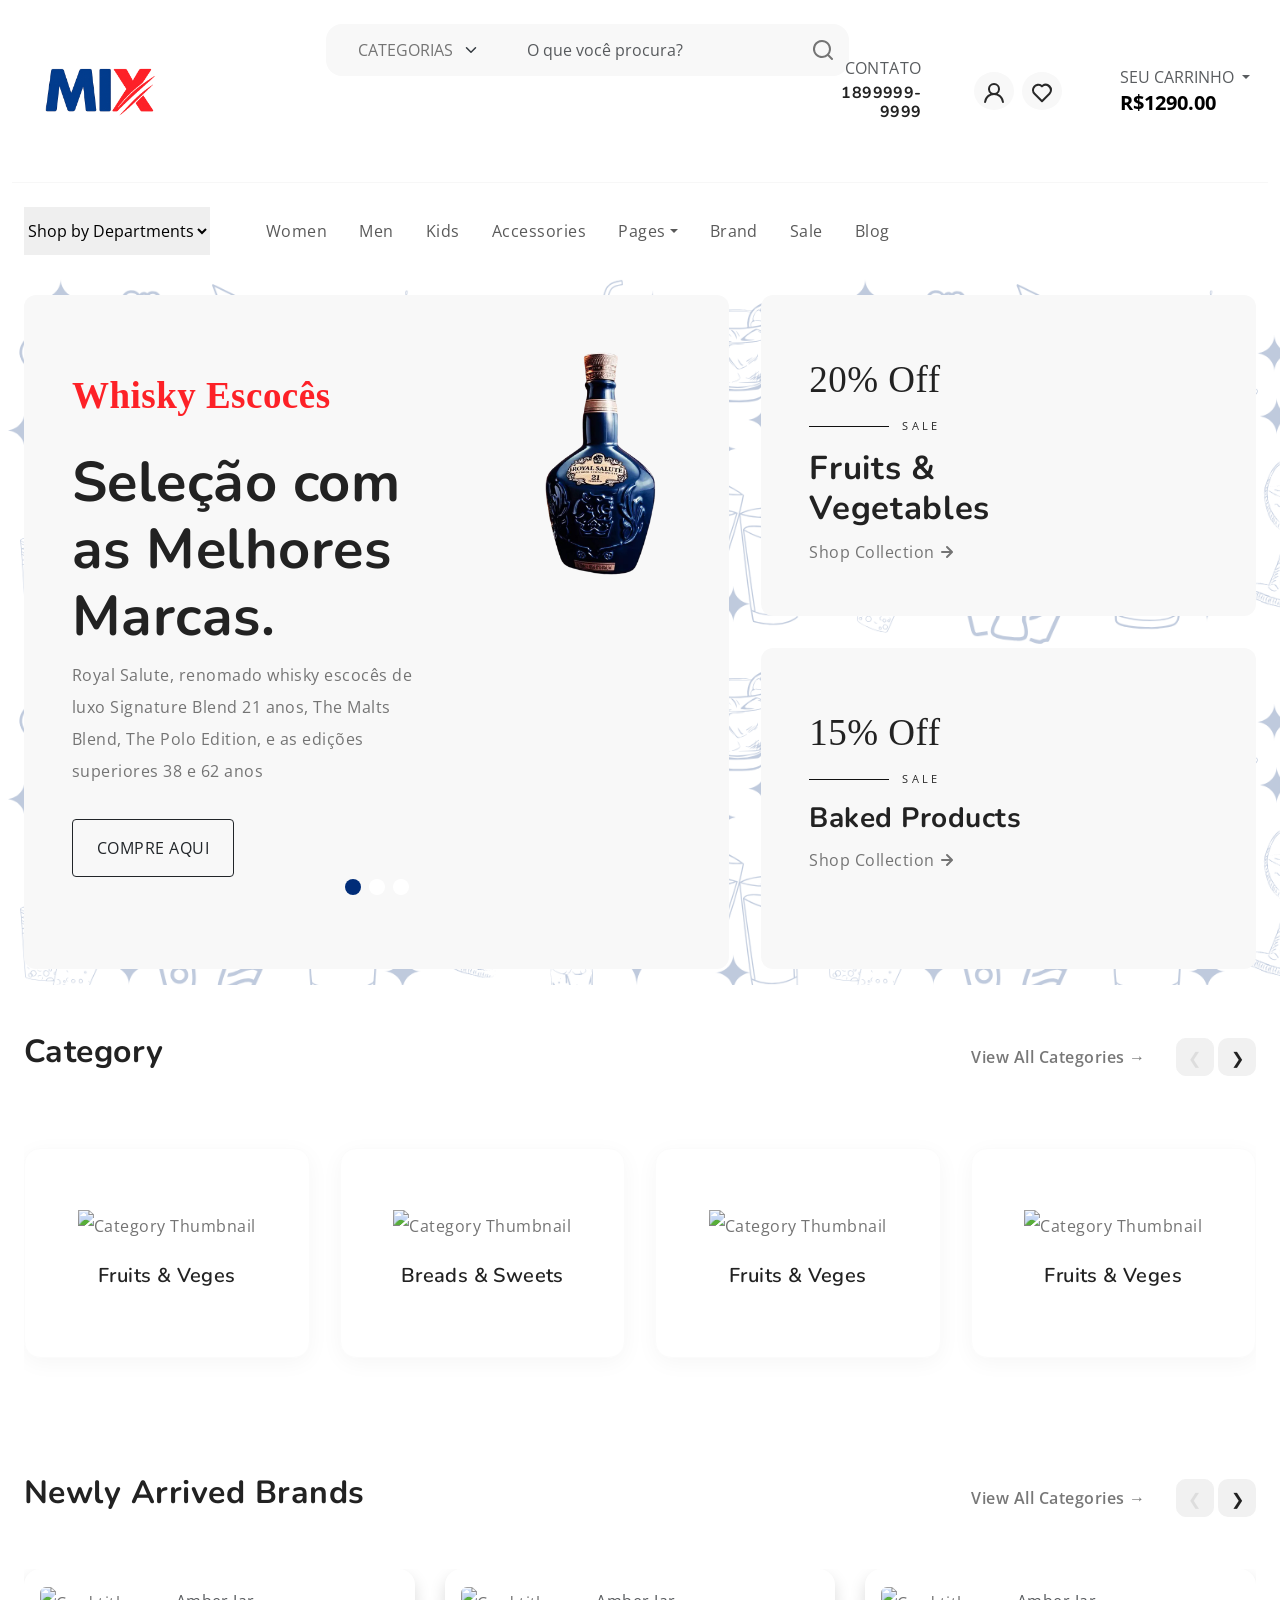
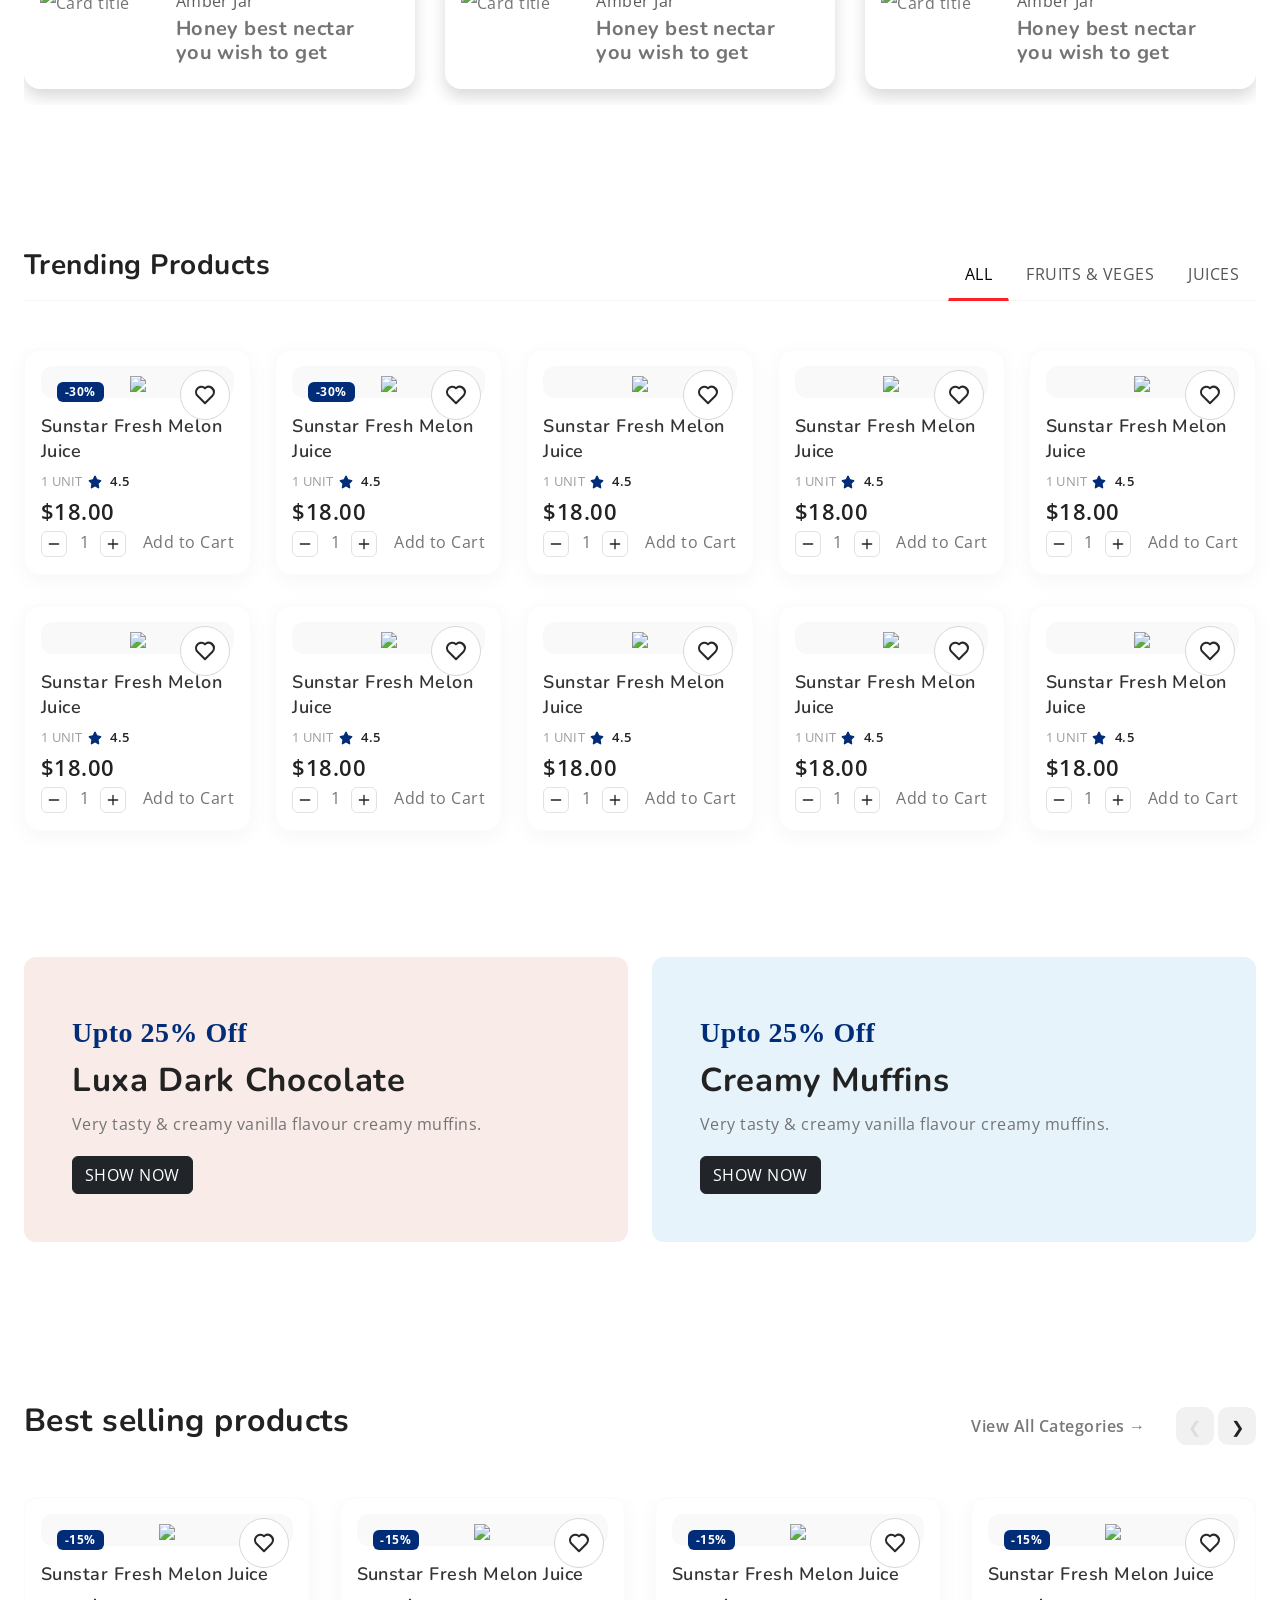
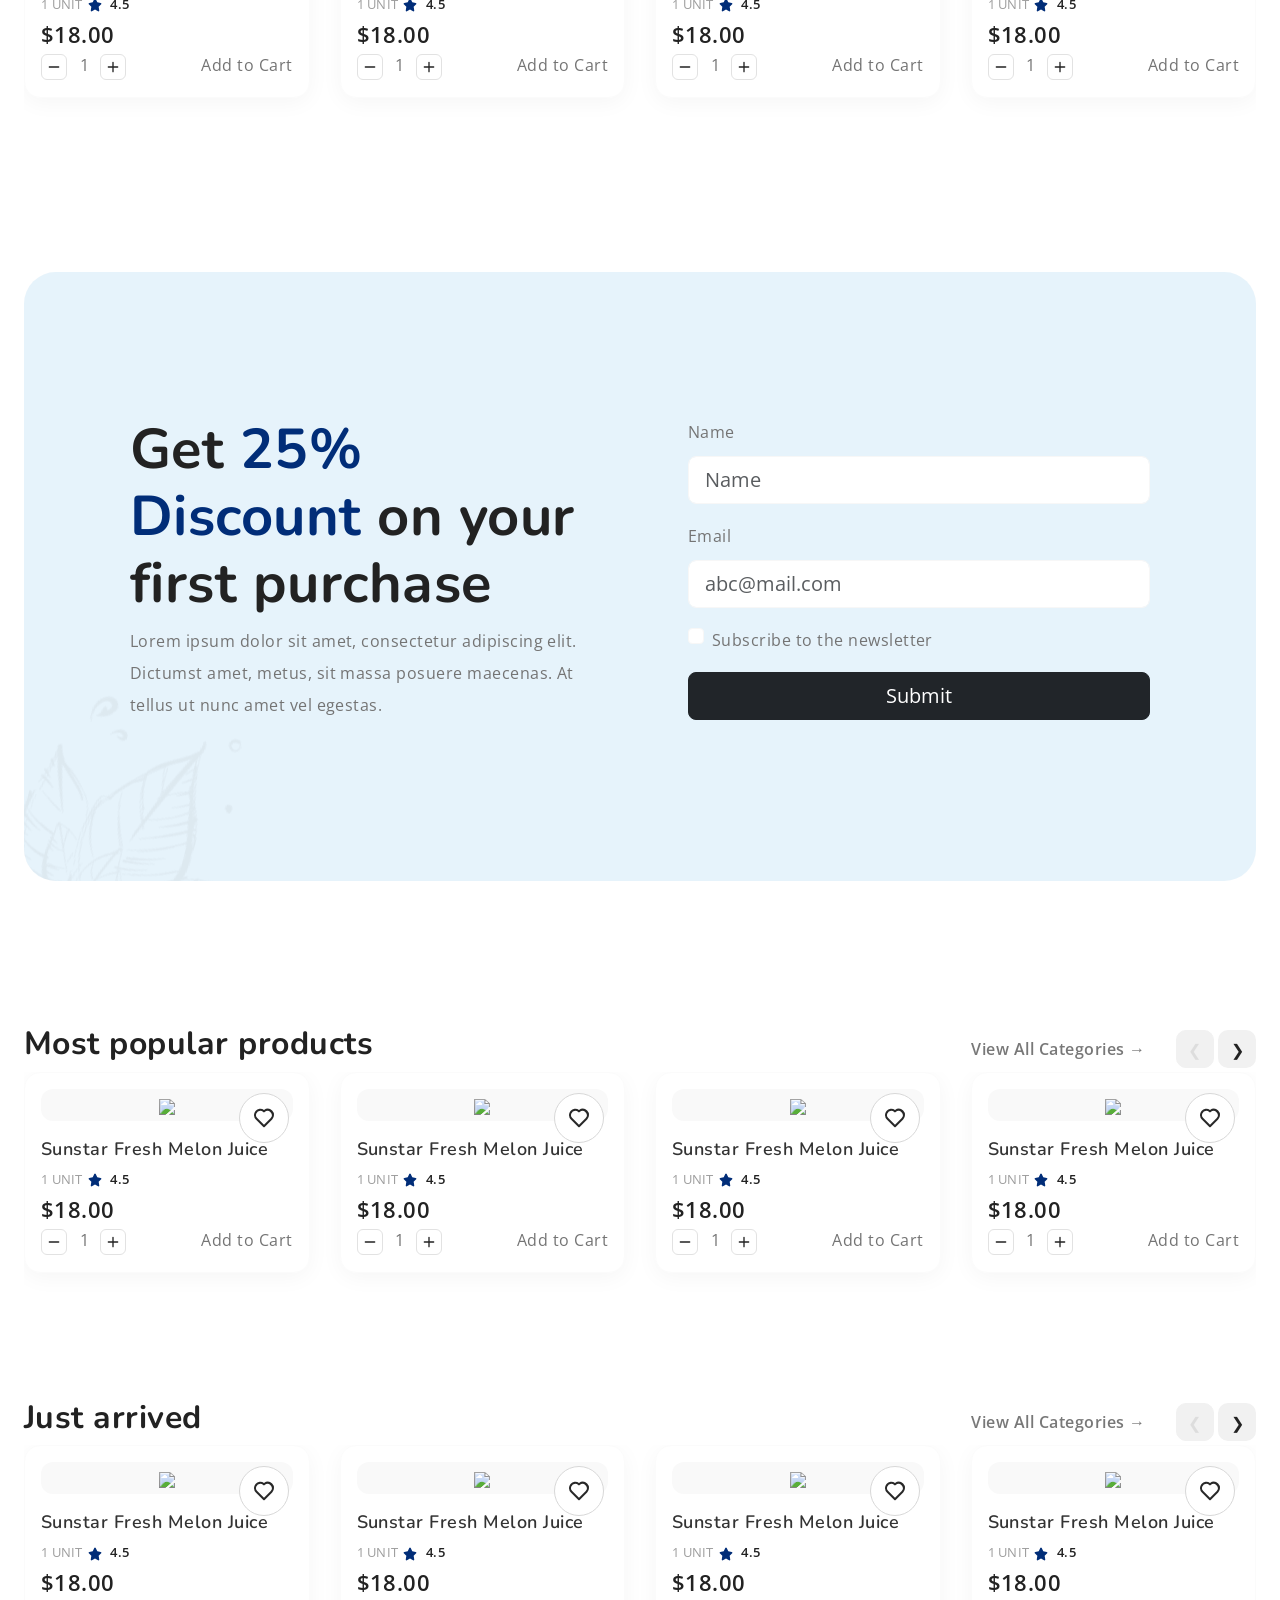
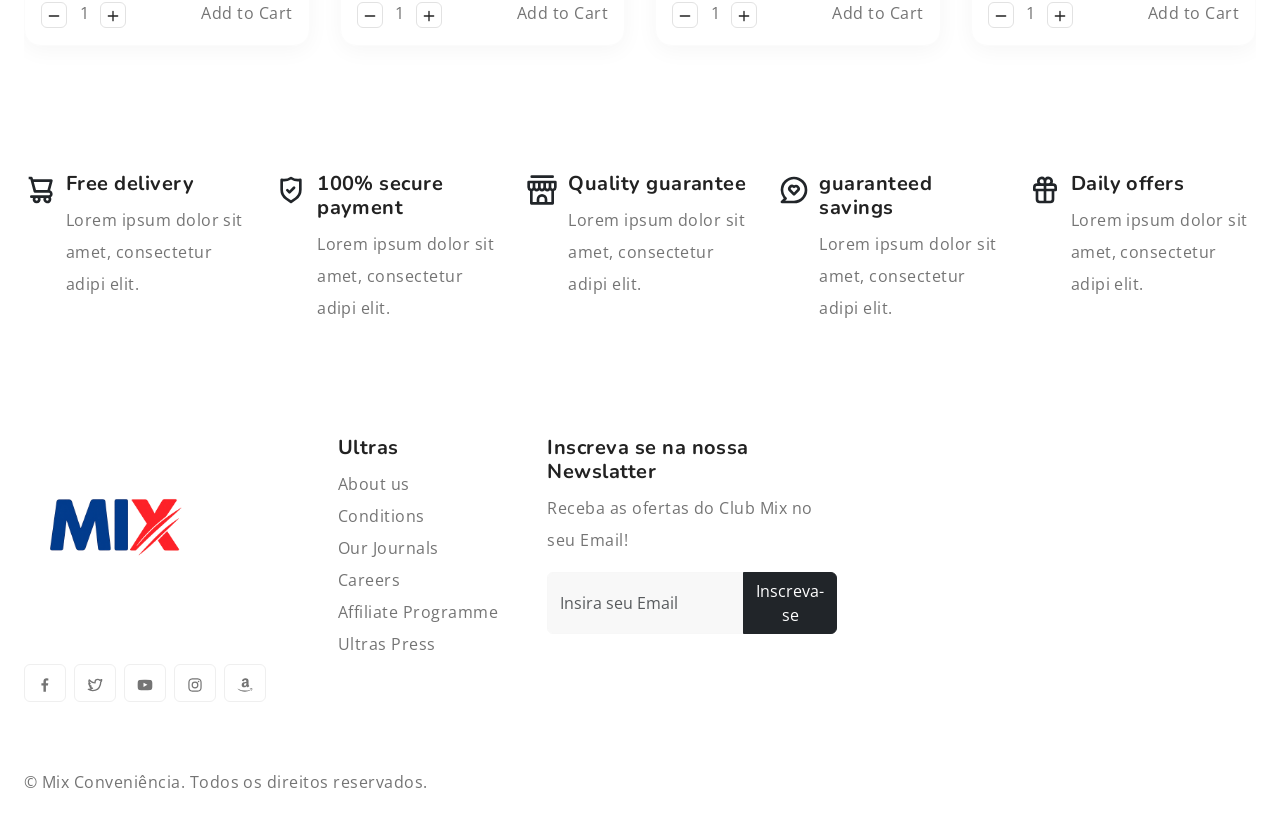
==== index.html @ e029efb8 "evolução do site" ====
<!DOCTYPE html>
<html lang="pt-BR">
  <head>
    <title>Mix Conveniência</title>
    <meta charset="utf-8">
    <meta http-equiv="X-UA-Compatible" content="IE=edge">
    <meta name="viewport" content="width=device-width, initial-scale=1.0">
    <meta name="format-detection" content="telephone=no">
    <meta name="apple-mobile-web-app-capable" content="yes">
    <meta name="author" content="">
    <meta name="keywords" content="">
    <meta name="description" content="">

    <link rel="stylesheet" href="https://cdn.jsdelivr.net/npm/swiper@9/swiper-bundle.min.css">
    <link href="https://cdn.jsdelivr.net/npm/bootstrap@5.3.0-alpha3/dist/css/bootstrap.min.css" rel="stylesheet" integrity="sha384-KK94CHFLLe+nY2dmCWGMq91rCGa5gtU4mk92HdvYe+M/SXH301p5ILy+dN9+nJOZ" crossorigin="anonymous">
    <link rel="stylesheet" type="text/css" href="css/vendor.css">
    <link rel="stylesheet" type="text/css" href="style.css">
    <link rel="preconnect" href="https://fonts.googleapis.com">
    <link rel="preconnect" href="https://fonts.gstatic.com" crossorigin>
    <link href="https://fonts.googleapis.com/css2?family=Nunito:wght@400;700&family=Open+Sans:ital,wght@0,400;0,700;1,400;1,700&display=swap" rel="stylesheet">

  </head>
  <body>

    <svg xmlns="http://www.w3.org/2000/svg" style="display: none;">
      <defs>
        <symbol xmlns="http://www.w3.org/2000/svg" id="link" viewBox="0 0 24 24">
          <path fill="currentColor" d="M12 19a1 1 0 1 0-1-1a1 1 0 0 0 1 1Zm5 0a1 1 0 1 0-1-1a1 1 0 0 0 1 1Zm0-4a1 1 0 1 0-1-1a1 1 0 0 0 1 1Zm-5 0a1 1 0 1 0-1-1a1 1 0 0 0 1 1Zm7-12h-1V2a1 1 0 0 0-2 0v1H8V2a1 1 0 0 0-2 0v1H5a3 3 0 0 0-3 3v14a3 3 0 0 0 3 3h14a3 3 0 0 0 3-3V6a3 3 0 0 0-3-3Zm1 17a1 1 0 0 1-1 1H5a1 1 0 0 1-1-1v-9h16Zm0-11H4V6a1 1 0 0 1 1-1h1v1a1 1 0 0 0 2 0V5h8v1a1 1 0 0 0 2 0V5h1a1 1 0 0 1 1 1ZM7 15a1 1 0 1 0-1-1a1 1 0 0 0 1 1Zm0 4a1 1 0 1 0-1-1a1 1 0 0 0 1 1Z"/>
        </symbol>
        <symbol xmlns="http://www.w3.org/2000/svg" id="arrow-right" viewBox="0 0 24 24">
          <path fill="currentColor" d="M17.92 11.62a1 1 0 0 0-.21-.33l-5-5a1 1 0 0 0-1.42 1.42l3.3 3.29H7a1 1 0 0 0 0 2h7.59l-3.3 3.29a1 1 0 0 0 0 1.42a1 1 0 0 0 1.42 0l5-5a1 1 0 0 0 .21-.33a1 1 0 0 0 0-.76Z"/>
        </symbol>
        <symbol xmlns="http://www.w3.org/2000/svg" id="category" viewBox="0 0 24 24">
          <path fill="currentColor" d="M19 5.5h-6.28l-.32-1a3 3 0 0 0-2.84-2H5a3 3 0 0 0-3 3v13a3 3 0 0 0 3 3h14a3 3 0 0 0 3-3v-10a3 3 0 0 0-3-3Zm1 13a1 1 0 0 1-1 1H5a1 1 0 0 1-1-1v-13a1 1 0 0 1 1-1h4.56a1 1 0 0 1 .95.68l.54 1.64a1 1 0 0 0 .95.68h7a1 1 0 0 1 1 1Z"/>
        </symbol>
        <symbol xmlns="http://www.w3.org/2000/svg" id="calendar" viewBox="0 0 24 24">
          <path fill="currentColor" d="M19 4h-2V3a1 1 0 0 0-2 0v1H9V3a1 1 0 0 0-2 0v1H5a3 3 0 0 0-3 3v12a3 3 0 0 0 3 3h14a3 3 0 0 0 3-3V7a3 3 0 0 0-3-3Zm1 15a1 1 0 0 1-1 1H5a1 1 0 0 1-1-1v-7h16Zm0-9H4V7a1 1 0 0 1 1-1h2v1a1 1 0 0 0 2 0V6h6v1a1 1 0 0 0 2 0V6h2a1 1 0 0 1 1 1Z"/>
        </symbol>
        <symbol xmlns="http://www.w3.org/2000/svg" id="heart" viewBox="0 0 24 24">
          <path fill="currentColor" d="M20.16 4.61A6.27 6.27 0 0 0 12 4a6.27 6.27 0 0 0-8.16 9.48l7.45 7.45a1 1 0 0 0 1.42 0l7.45-7.45a6.27 6.27 0 0 0 0-8.87Zm-1.41 7.46L12 18.81l-6.75-6.74a4.28 4.28 0 0 1 3-7.3a4.25 4.25 0 0 1 3 1.25a1 1 0 0 0 1.42 0a4.27 4.27 0 0 1 6 6.05Z"/>
        </symbol>
        <symbol xmlns="http://www.w3.org/2000/svg" id="plus" viewBox="0 0 24 24">
          <path fill="currentColor" d="M19 11h-6V5a1 1 0 0 0-2 0v6H5a1 1 0 0 0 0 2h6v6a1 1 0 0 0 2 0v-6h6a1 1 0 0 0 0-2Z"/>
        </symbol>
        <symbol xmlns="http://www.w3.org/2000/svg" id="minus" viewBox="0 0 24 24">
          <path fill="currentColor" d="M19 11H5a1 1 0 0 0 0 2h14a1 1 0 0 0 0-2Z"/>
        </symbol>
        <symbol xmlns="http://www.w3.org/2000/svg" id="cart" viewBox="0 0 24 24">
          <path fill="currentColor" d="M8.5 19a1.5 1.5 0 1 0 1.5 1.5A1.5 1.5 0 0 0 8.5 19ZM19 16H7a1 1 0 0 1 0-2h8.491a3.013 3.013 0 0 0 2.885-2.176l1.585-5.55A1 1 0 0 0 19 5H6.74a3.007 3.007 0 0 0-2.82-2H3a1 1 0 0 0 0 2h.921a1.005 1.005 0 0 1 .962.725l.155.545v.005l1.641 5.742A3 3 0 0 0 7 18h12a1 1 0 0 0 0-2Zm-1.326-9l-1.22 4.274a1.005 1.005 0 0 1-.963.726H8.754l-.255-.892L7.326 7ZM16.5 19a1.5 1.5 0 1 0 1.5 1.5a1.5 1.5 0 0 0-1.5-1.5Z"/>
        </symbol>
        <symbol xmlns="http://www.w3.org/2000/svg" id="check" viewBox="0 0 24 24">
          <path fill="currentColor" d="M18.71 7.21a1 1 0 0 0-1.42 0l-7.45 7.46l-3.13-3.14A1 1 0 1 0 5.29 13l3.84 3.84a1 1 0 0 0 1.42 0l8.16-8.16a1 1 0 0 0 0-1.47Z"/>
        </symbol>
        <symbol xmlns="http://www.w3.org/2000/svg" id="trash" viewBox="0 0 24 24">
          <path fill="currentColor" d="M10 18a1 1 0 0 0 1-1v-6a1 1 0 0 0-2 0v6a1 1 0 0 0 1 1ZM20 6h-4V5a3 3 0 0 0-3-3h-2a3 3 0 0 0-3 3v1H4a1 1 0 0 0 0 2h1v11a3 3 0 0 0 3 3h8a3 3 0 0 0 3-3V8h1a1 1 0 0 0 0-2ZM10 5a1 1 0 0 1 1-1h2a1 1 0 0 1 1 1v1h-4Zm7 14a1 1 0 0 1-1 1H8a1 1 0 0 1-1-1V8h10Zm-3-1a1 1 0 0 0 1-1v-6a1 1 0 0 0-2 0v6a1 1 0 0 0 1 1Z"/>
        </symbol>
        <symbol xmlns="http://www.w3.org/2000/svg" id="star-outline" viewBox="0 0 15 15">
          <path fill="none" stroke="currentColor" stroke-linecap="round" stroke-linejoin="round" d="M7.5 9.804L5.337 11l.413-2.533L4 6.674l2.418-.37L7.5 4l1.082 2.304l2.418.37l-1.75 1.793L9.663 11L7.5 9.804Z"/>
        </symbol>
        <symbol xmlns="http://www.w3.org/2000/svg" id="star-solid" viewBox="0 0 15 15">
          <path fill="currentColor" d="M7.953 3.788a.5.5 0 0 0-.906 0L6.08 5.85l-2.154.33a.5.5 0 0 0-.283.843l1.574 1.613l-.373 2.284a.5.5 0 0 0 .736.518l1.92-1.063l1.921 1.063a.5.5 0 0 0 .736-.519l-.373-2.283l1.574-1.613a.5.5 0 0 0-.283-.844L8.921 5.85l-.968-2.062Z"/>
        </symbol>
        <symbol xmlns="http://www.w3.org/2000/svg" id="search" viewBox="0 0 24 24">
          <path fill="currentColor" d="M21.71 20.29L18 16.61A9 9 0 1 0 16.61 18l3.68 3.68a1 1 0 0 0 1.42 0a1 1 0 0 0 0-1.39ZM11 18a7 7 0 1 1 7-7a7 7 0 0 1-7 7Z"/>
        </symbol>
        <symbol xmlns="http://www.w3.org/2000/svg" id="user" viewBox="0 0 24 24">
          <path fill="currentColor" d="M15.71 12.71a6 6 0 1 0-7.42 0a10 10 0 0 0-6.22 8.18a1 1 0 0 0 2 .22a8 8 0 0 1 15.9 0a1 1 0 0 0 1 .89h.11a1 1 0 0 0 .88-1.1a10 10 0 0 0-6.25-8.19ZM12 12a4 4 0 1 1 4-4a4 4 0 0 1-4 4Z"/>
        </symbol>
        <symbol xmlns="http://www.w3.org/2000/svg" id="close" viewBox="0 0 15 15">
          <path fill="currentColor" d="M7.953 3.788a.5.5 0 0 0-.906 0L6.08 5.85l-2.154.33a.5.5 0 0 0-.283.843l1.574 1.613l-.373 2.284a.5.5 0 0 0 .736.518l1.92-1.063l1.921 1.063a.5.5 0 0 0 .736-.519l-.373-2.283l1.574-1.613a.5.5 0 0 0-.283-.844L8.921 5.85l-.968-2.062Z"/>
        </symbol>
      </defs>
    </svg>

    <div class="preloader-wrapper">
      <div class="preloader">
      </div>
    </div>

    <div class="offcanvas offcanvas-end" data-bs-scroll="true" tabindex="-1" id="offcanvasCart" aria-labelledby="My Cart">
      <div class="offcanvas-header justify-content-center">
        <button type="button" class="btn-close" data-bs-dismiss="offcanvas" aria-label="Close"></button>
      </div>
      <div class="offcanvas-body">
        <div class="order-md-last">
          <h4 class="d-flex justify-content-between align-items-center mb-3">
            <span class="text-primary"> Seu Carrinho </span>  <!-- CARRINHO DE COMPRAS --> 
            <span class="badge bg-primary rounded-pill">3</span>
          </h4>
          <ul class="list-group mb-3">
            <li class="list-group-item d-flex justify-content-between lh-sm">
              <div>
                <h6 class="my-0">Growers cider</h6>
                <small class="text-body-secondary">Brief description</small>
              </div>
              <span class="text-body-secondary">$12</span>
            </li>
            <li class="list-group-item d-flex justify-content-between lh-sm">
              <div>
                <h6 class="my-0">Fresh grapes</h6>
                <small class="text-body-secondary">Brief description</small>
              </div>
              <span class="text-body-secondary">$8</span>
            </li>
            <li class="list-group-item d-flex justify-content-between lh-sm">
              <div>
                <h6 class="my-0">Heinz tomato ketchup</h6>
                <small class="text-body-secondary">Brief description</small>
              </div>
              <span class="text-body-secondary">$5</span>
            </li>
            <li class="list-group-item d-flex justify-content-between">
              <span>Total (USD)</span>
              <strong>$20</strong>
            </li>
          </ul>
  
          <button class="w-100 btn btn-primary btn-lg" type="submit"> Finalizar sua compra </button>
        </div>
      </div>
    </div>
    
    <div class="offcanvas offcanvas-end" data-bs-scroll="true" tabindex="-1" id="offcanvasSearch" aria-labelledby="Search">
      <div class="offcanvas-header justify-content-center">
        <button type="button" class="btn-close" data-bs-dismiss="offcanvas" aria-label="Close"></button>
      </div>
      <div class="offcanvas-body">
        <div class="order-md-last">
          <h4 class="d-flex justify-content-between align-items-center mb-3">
            <span class="text-primary">Search</span>
          </h4>
          <form role="search" action="index.html" method="get" class="d-flex mt-3 gap-0">
            <input class="form-control rounded-start rounded-0 bg-light" type="email" placeholder="What are you looking for?" aria-label="What are you looking for?">
            <button class="btn btn-dark rounded-end rounded-0" type="submit">Search</button>
          </form>
        </div>
      </div>
    </div>

    <header>
      <div class="container-fluid">
        <div class="row py-3 border-bottom">
          
          <div class="col-sm-4 col-lg-3 text-center text-sm-start">
            <div class="main-logo">
              <a href="index.html">
                <img src="images/mixsemfundo.png" alt="logo" width="150" class="img-fluid">
              </a>
            </div>
          </div>
          
          <div class="col-sm-6 offset-sm-2 offset-md-0 col-lg-5 d-none d-lg-block">
            <div class="search-bar row bg-light p-2 my-2 rounded-4">
              <div class="col-md-4 d-none d-md-block">
                <select class="form-select border-0 bg-transparent">
                  <option>CATEGORIAS </option>   <!--MENU DE CATEGORIAS DA BARRA --> 
                  <option>Groceries</option>
                  <option>Drinks</option>
                  <option>Chocolates</option>
                </select>
              </div>
              <div class="col-11 col-md-7">
                <form id="search-form" class="text-center" action="index.html" method="post">  <!-- BARRA DE PESQUISA --> 
                  <input type="text" class="form-control border-0 bg-transparent" placeholder="O que você procura? " />
                </form>
              </div>
              <div class="col-1">
                <svg xmlns="http://www.w3.org/2000/svg" width="24" height="24" viewBox="0 0 24 24"><path fill="currentColor" d="M21.71 20.29L18 16.61A9 9 0 1 0 16.61 18l3.68 3.68a1 1 0 0 0 1.42 0a1 1 0 0 0 0-1.39ZM11 18a7 7 0 1 1 7-7a7 7 0 0 1-7 7Z"/></svg>
              </div>
            </div>
          </div>
          
          <div class="col-sm-8 col-lg-4 d-flex justify-content-end gap-5 align-items-center mt-4 mt-sm-0 justify-content-center justify-content-sm-end">
            <div class="support-box text-end d-none d-xl-block">
              <span class="fs-6 text-muted">CONTATO</span> <!--CONTATO--> 
              <h6>1899999-9999</h6>
            </div>

            <ul class="d-flex justify-content-end list-unstyled m-0">
              <li>
                <a href="teladelogin.html" class="rounded-circle bg-light p-2 mx-1">
                  <svg width="24" height="24" viewBox="0 0 24 24"><use xlink:href="#user"></use></svg>
                </a>
              </li>
              <li>
                <a href="#" class="rounded-circle bg-light p-2 mx-1">
                  <svg width="24" height="24" viewBox="0 0 24 24"><use xlink:href="#heart"></use></svg>
                </a>
              </li>
              <li class="d-lg-none">
                <a href="#" class="rounded-circle bg-light p-2 mx-1" data-bs-toggle="offcanvas" data-bs-target="#offcanvasCart" aria-controls="offcanvasCart">
                  <svg width="24" height="24" viewBox="0 0 24 24"><use xlink:href="#cart"></use></svg>
                </a>
              </li>
              <li class="d-lg-none">
                <a href="#" class="rounded-circle bg-light p-2 mx-1" data-bs-toggle="offcanvas" data-bs-target="#offcanvasSearch" aria-controls="offcanvasSearch">
                  <svg width="24" height="24" viewBox="0 0 24 24"><use xlink:href="#search"></use></svg>
                </a>
              </li>
            </ul>

            <div class="cart text-end d-none d-lg-block dropdown">
              <button class="border-0 bg-transparent d-flex flex-column gap-2 lh-1" type="button" data-bs-toggle="offcanvas" data-bs-target="#offcanvasCart" aria-controls="offcanvasCart">
                <span class="fs-6 text-muted dropdown-toggle"> SEU CARRINHO </span> <!--CARRINHO DE COMPRAS--> 
                <span class="cart-total fs-5 fw-bold">R$1290.00</span>
              </button>
            </div>
          </div>

        </div>
      </div>
      <div class="container-fluid">
        <div class="row py-3">
          <div class="d-flex  justify-content-center justify-content-sm-between align-items-center">
            <nav class="main-menu d-flex navbar navbar-expand-lg">

              <button class="navbar-toggler" type="button" data-bs-toggle="offcanvas" data-bs-target="#offcanvasNavbar"
                aria-controls="offcanvasNavbar">
                <span class="navbar-toggler-icon"></span>
              </button>

              <div class="offcanvas offcanvas-end" tabindex="-1" id="offcanvasNavbar" aria-labelledby="offcanvasNavbarLabel">

                <div class="offcanvas-header justify-content-center">
                  <button type="button" class="btn-close" data-bs-dismiss="offcanvas" aria-label="Close"></button>
                </div>

                <div class="offcanvas-body">
              
                  <select class="filter-categories border-0 mb-0 me-5">  <!--MENU DE CATEGORIAS LATERAL ESQUERDA/TOPO --> 
                    <option>Shop by Departments</option>
                    <option>Groceries</option>
                    <option>Drinks</option>
                    <option>Chocolates</option>
                  </select>
              
                   <!--MENU DE CATEGORIAS DO TOPO DA PAGINA --> 
                  <ul class="navbar-nav justify-content-end menu-list list-unstyled d-flex gap-md-3 mb-0">
                    <li class="nav-item active">
                      <a href="#women" class="nav-link">Women</a>
                    </li>
                    <li class="nav-item dropdown">
                      <a href="#men" class="nav-link">Men</a>
                    </li>
                    <li class="nav-item">
                      <a href="#kids" class="nav-link">Kids</a>
                    </li>
                    <li class="nav-item">
                      <a href="#accessories" class="nav-link">Accessories</a>
                    </li>
                    <li class="nav-item dropdown">
                      <a class="nav-link dropdown-toggle" role="button" id="pages" data-bs-toggle="dropdown" aria-expanded="false">Pages</a>
                      <ul class="dropdown-menu" aria-labelledby="pages">  <!--MENU DENTRO DE "PÁGINAS" --> 
                        <li><a href="index.html" class="dropdown-item">About Us </a></li>
                        <li><a href="index.html" class="dropdown-item">Shop </a></li>
                        <li><a href="index.html" class="dropdown-item">Single Product </a></li>
                        <li><a href="index.html" class="dropdown-item">Cart </a></li>
                        <li><a href="index.html" class="dropdown-item">Checkout </a></li>
                        <li><a href="index.html" class="dropdown-item">Blog </a></li>
                        <li><a href="index.html" class="dropdown-item">Single Post </a></li>
                        <li><a href="index.html" class="dropdown-item">Styles </a></li>
                        <li><a href="index.html" class="dropdown-item">Contact </a></li>
                        <li><a href="index.html" class="dropdown-item">Thank You </a></li>
                        <li><a href="index.html" class="dropdown-item">My Account </a></li>
                        <li><a href="index.html" class="dropdown-item">404 Error </a></li>
                      </ul>
                    </li>
                    <li class="nav-item">
                      <a href="#brand" class="nav-link">Brand</a>
                    </li>
                    <li class="nav-item">
                      <a href="#sale" class="nav-link">Sale</a>
                    </li>
                    <li class="nav-item">
                      <a href="#blog" class="nav-link">Blog</a>
                    </li>
                  </ul>
                
                </div>

              </div>
          </div>
        </div>
      </div>
    </header>
    
    <section class="py-3" style="background-image: url('images/background-pattern.png');background-repeat: no-repeat;background-size: cover;">
      <div class="container-fluid">
        <div class="row">
          <div class="col-md-12">

            <div class="banner-blocks">
            
             <div class="banner-ad large bg-light block-1">

                <div class="swiper main-swiper">
                  <div class="swiper-wrapper">
                    
                    <div class="swiper-slide">
                      <div class="row banner-content p-5">
                        <div class="content-wrapper col-md-7">
                          <div class="categories my-3"> <b> Whisky Escocês </b> </div>  <!-- PRIMEIRO PRODUTO, TOPO A ESQUERDA, CARROSSEL  --> 
                          <h3 class="display-4">Seleção com as Melhores Marcas.</h3>
                          <p>Royal Salute, renomado whisky escocês de luxo Signature Blend 21 anos, The Malts Blend, The Polo Edition,  
                           e as edições superiores 38 e 62 anos</p>
                          <a href="#" class="btn btn-outline-dark btn-lg text-uppercase fs-6 rounded-1 px-4 py-3 mt-3">COMPRE AQUI</a>
                        </div>
                        <div class="img-wrapper col-md-5">
                          <img src="images/royal - Editado.png" class="img-fluid">
                        </div>
                      </div>
                    </div>
                    
                    <div class="swiper-slide">
                      <div class="row banner-content p-5">
                        <div class="content-wrapper col-md-7">
                          <div class="categories mb-3 pb-3"> <b> Johnnie Walker </b> </div> <!-- PRIMEIRO PRODUTO, TOPO A ESQUERDA, CARROSSEL  --> 
                          <h3 class="banner-title">Maturação em Barris de Carvalho.</h3>
                          <p>A família de whiskies Johnnie Walker (Labels) é reconhecida mundialmente pela sua consistência, qualidade Blended Scotch,
                            e o icônico rótulo inclinado a 45º, a gama completa você encontra na MIX</p>
                          <a href="#" class="btn btn-outline-dark btn-lg text-uppercase fs-6 rounded-1"> COMPRE AQUI</a>
                        </div>
                        <div class="img-wrapper col-md-5">
                          <img src="images/label.png" weight="400" height="600" class="img-fluid">
                        </div>
                      </div>      
                    </div>
                    
                    <div class="swiper-slide">
                      <div class="row banner-content p-5">
                        <div class="content-wrapper col-md-7">
                          <div class="categories mb-3 pb-3"><b> Equilibrio Perfeito </b></div> <!-- PRIMEIRO PRODUTO, TOPO A ESQUERDA, CARROSSEL  --> 
                          <h3 class="banner-title"> Whisky Deluxe 12 Anos </h3>
                          <p>Suave, aveludado e equilibrado, com notas frutadas, cítricas e um toque de melaço. 
                            Buchanan's apresenta um sabor adocicado com toques de baunilha, caramelo e uma finalização longa, levemente esfumaçada e seca.</p>
                          <a href="#" class="btn btn-outline-dark btn-lg text-uppercase fs-6 rounded-1"> COMPRE AQUI </a>
                        </div>
                        <div class="img-wrapper col-md-5">
                          <img src="images/buchanans.png" class="img-fluid">
                        </div>
                      </div>
                    </div>
                  </div>
                  
                  <div class="swiper-pagination"></div>

                </div>
              </div>
              
              <div class="banner-ad bg-light block-2" style="background:url('images/ad-image-1.png') no-repeat;background-position: right bottom">
                <div class="row banner-content p-5">

                  <div class="content-wrapper col-md-7">
                    <div class="categories sale mb-3 pb-3">20% off</div> <!-- SEGUNDO PRODUTO, TOPO A DIREITA, IMAGEM FIXA  --> 
                    <h3 class="banner-title">Fruits & Vegetables</h3>
                    <a href="#" class="d-flex align-items-center nav-link">Shop Collection <svg width="24" height="24"><use xlink:href="#arrow-right"></use></svg></a>
                  </div>

                </div>
              </div>

              <div class="banner-ad bg-light block-3" style="background:url('images/ad-image-2.png') no-repeat;background-position: right bottom">
                <div class="row banner-content p-5">

                  <div class="content-wrapper col-md-7">
                    <div class="categories sale mb-3 pb-3">15% off</div> <!-- SEGUNDO PRODUTO, TOPO A DIREITA, IMAGEM FIXA  --> 
                    <h3 class="item-title">Baked Products</h3>
                    <a href="#" class="d-flex align-items-center nav-link">Shop Collection <svg width="24" height="24"><use xlink:href="#arrow-right"></use></svg></a>
                  </div>

                </div>
              </div>

            </div>
            <!-- / Banner Blocks -->
              
          </div>
        </div>
      </div>
    </section>

    <section class="py-5 overflow-hidden">
      <div class="container-fluid">
        <div class="row">
          <div class="col-md-12">

            <div class="section-header d-flex flex-wrap justify-content-between mb-5">
              <h2 class="section-title">Category</h2>

              <div class="d-flex align-items-center">
                <a href="#" class="btn-link text-decoration-none">View All Categories →</a>
                <div class="swiper-buttons">
                  <button class="swiper-prev category-carousel-prev btn btn-yellow">❮</button>
                  <button class="swiper-next category-carousel-next btn btn-yellow">❯</button>
                </div>
              </div>
            </div>
            
          </div>
        </div>
        <div class="row">
          <div class="col-md-12">


            <!-- CATEGORIAS COM SIMBOLOS --> 
            <div class="category-carousel swiper">
              <div class="swiper-wrapper">
                <a href="index.html" class="nav-link category-item swiper-slide">
                  <img src="images/icon-vegetables-broccoli.png" alt="Category Thumbnail">
                  <h3 class="category-title">Fruits & Veges</h3>
                </a>
                <a href="index.html" class="nav-link category-item swiper-slide">
                  <img src="images/icon-bread-baguette.png" alt="Category Thumbnail">
                  <h3 class="category-title">Breads & Sweets</h3>
                </a>
                <a href="index.html" class="nav-link category-item swiper-slide">
                  <img src="images/icon-soft-drinks-bottle.png" alt="Category Thumbnail">
                  <h3 class="category-title">Fruits & Veges</h3>
                </a>
                <a href="index.html" class="nav-link category-item swiper-slide">
                  <img src="images/icon-wine-glass-bottle.png" alt="Category Thumbnail">
                  <h3 class="category-title">Fruits & Veges</h3>
                </a>
                <a href="index.html" class="nav-link category-item swiper-slide">
                  <img src="images/icon-animal-products-drumsticks.png" alt="Category Thumbnail">
                  <h3 class="category-title">Fruits & Veges</h3>
                </a>
                <a href="index.html" class="nav-link category-item swiper-slide">
                  <img src="images/icon-bread-herb-flour.png" alt="Category Thumbnail">
                  <h3 class="category-title">Fruits & Veges</h3>
                </a>
                <a href="index.html" class="nav-link category-item swiper-slide">
                  <img src="images/icon-vegetables-broccoli.png" alt="Category Thumbnail">
                  <h3 class="category-title">Fruits & Veges</h3>
                </a>
                <a href="index.html" class="nav-link category-item swiper-slide">
                  <img src="images/icon-vegetables-broccoli.png" alt="Category Thumbnail">
                  <h3 class="category-title">Fruits & Veges</h3>
                </a>
                <a href="index.html" class="nav-link category-item swiper-slide">
                  <img src="images/icon-vegetables-broccoli.png" alt="Category Thumbnail">
                  <h3 class="category-title">Fruits & Veges</h3>
                </a>
                <a href="index.html" class="nav-link category-item swiper-slide">
                  <img src="images/icon-vegetables-broccoli.png" alt="Category Thumbnail">
                  <h3 class="category-title">Fruits & Veges</h3>
                </a>
                <a href="index.html" class="nav-link category-item swiper-slide">
                  <img src="images/icon-vegetables-broccoli.png" alt="Category Thumbnail">
                  <h3 class="category-title">Fruits & Veges</h3>
                </a>
                <a href="index.html" class="nav-link category-item swiper-slide">
                  <img src="images/icon-vegetables-broccoli.png" alt="Category Thumbnail">
                  <h3 class="category-title">Fruits & Veges</h3>
                </a>
                
              </div>
            </div>

          </div>
        </div>
      </div>
    </section>


    <section class="py-5 overflow-hidden">
      <div class="container-fluid">
        <div class="row">
          <div class="col-md-12">

            <div class="section-header d-flex flex-wrap flex-wrap justify-content-between mb-5">
              
              <h2 class="section-title">Newly Arrived Brands</h2>

              <div class="d-flex align-items-center">
                <a href="#" class="btn-link text-decoration-none">View All Categories →</a>
                <div class="swiper-buttons">
                  <button class="swiper-prev brand-carousel-prev btn btn-yellow">❮</button>
                  <button class="swiper-next brand-carousel-next btn btn-yellow">❯</button>
                </div>  
              </div>
            </div>
            
          </div>
        </div>
        <div class="row">
          <div class="col-md-12">

            <div class="brand-carousel swiper">
              <div class="swiper-wrapper">
                
                <div class="swiper-slide">
                  <div class="card mb-3 p-3 rounded-4 shadow border-0">
                    <div class="row g-0">
                      <div class="col-md-4">
                        <img src="images/product-thumb-11.jpg" class="img-fluid rounded" alt="Card title">
                      </div>
                      <div class="col-md-8">
                        <div class="card-body py-0">
                          <p class="text-muted mb-0">Amber Jar</p>
                          <h5 class="card-title">Honey best nectar you wish to get</h5>
                        </div>
                      </div>
                    </div>
                  </div>
                </div>
                <div class="swiper-slide">
                  <div class="card mb-3 p-3 rounded-4 shadow border-0">
                    <div class="row g-0">
                      <div class="col-md-4">
                        <img src="images/product-thumb-12.jpg" class="img-fluid rounded" alt="Card title">
                      </div>
                      <div class="col-md-8">
                        <div class="card-body py-0">
                          <p class="text-muted mb-0">Amber Jar</p>
                          <h5 class="card-title">Honey best nectar you wish to get</h5>
                        </div>
                      </div>
                    </div>
                  </div>
                </div>
                <div class="swiper-slide">
                  <div class="card mb-3 p-3 rounded-4 shadow border-0">
                    <div class="row g-0">
                      <div class="col-md-4">
                        <img src="images/product-thumb-13.jpg" class="img-fluid rounded" alt="Card title">
                      </div>
                      <div class="col-md-8">
                        <div class="card-body py-0">
                          <p class="text-muted mb-0">Amber Jar</p>
                          <h5 class="card-title">Honey best nectar you wish to get</h5>
                        </div>
                      </div>
                    </div>
                  </div>
                </div>
                <div class="swiper-slide">
                  <div class="card mb-3 p-3 rounded-4 shadow border-0">
                    <div class="row g-0">
                      <div class="col-md-4">
                        <img src="images/product-thumb-14.jpg" class="img-fluid rounded" alt="Card title">
                      </div>
                      <div class="col-md-8">
                        <div class="card-body py-0">
                          <p class="text-muted mb-0">Amber Jar</p>
                          <h5 class="card-title">Honey best nectar you wish to get</h5>
                        </div>
                      </div>
                    </div>
                  </div>
                </div>
                <div class="swiper-slide">
                  <div class="card mb-3 p-3 rounded-4 shadow border-0">
                    <div class="row g-0">
                      <div class="col-md-4">
                        <img src="images/product-thumb-11.jpg" class="img-fluid rounded" alt="Card title">
                      </div>
                      <div class="col-md-8">
                        <div class="card-body py-0">
                          <p class="text-muted mb-0">Amber Jar</p>
                          <h5 class="card-title">Honey best nectar you wish to get</h5>
                        </div>
                      </div>
                    </div>
                  </div>
                </div>
                <div class="swiper-slide">
                  <div class="card mb-3 p-3 rounded-4 shadow border-0">
                    <div class="row g-0">
                      <div class="col-md-4">
                        <img src="images/product-thumb-12.jpg" class="img-fluid rounded" alt="Card title">
                      </div>
                      <div class="col-md-8">
                        <div class="card-body py-0">
                          <p class="text-muted mb-0">Amber Jar</p>
                          <h5 class="card-title">Honey best nectar you wish to get</h5>
                        </div>
                      </div>
                    </div>
                  </div>
                </div>
                
              </div>
            </div>

          </div>
        </div>
      </div>
    </section>


    <section class="py-5">
      <div class="container-fluid">
        
        <div class="row">
          <div class="col-md-12">

            <div class="bootstrap-tabs product-tabs">
              <div class="tabs-header d-flex justify-content-between border-bottom my-5">
                <h3>Trending Products</h3>
                <nav>
                  <div class="nav nav-tabs" id="nav-tab" role="tablist">
                    <a href="#" class="nav-link text-uppercase fs-6 active" id="nav-all-tab" data-bs-toggle="tab" data-bs-target="#nav-all">All</a>
                    <a href="#" class="nav-link text-uppercase fs-6" id="nav-fruits-tab" data-bs-toggle="tab" data-bs-target="#nav-fruits">Fruits & Veges</a>
                    <a href="#" class="nav-link text-uppercase fs-6" id="nav-juices-tab" data-bs-toggle="tab" data-bs-target="#nav-juices">Juices</a>
                  </div>
                </nav>
              </div>
              <div class="tab-content" id="nav-tabContent">
                <div class="tab-pane fade show active" id="nav-all" role="tabpanel" aria-labelledby="nav-all-tab">

                  <div class="product-grid row row-cols-1 row-cols-sm-2 row-cols-md-3 row-cols-lg-4 row-cols-xl-5">
                  
                    <div class="col">
                      <div class="product-item">
                        <span class="badge bg-success position-absolute m-3">-30%</span>
                        <a href="#" class="btn-wishlist"><svg width="24" height="24"><use xlink:href="#heart"></use></svg></a>
                        <figure>
                          <a href="index.html" title="Product Title">
                            <img src="images/thumb-bananas.png"  class="tab-image">
                          </a>
                        </figure>
                        <h3>Sunstar Fresh Melon Juice</h3>
                        <span class="qty">1 Unit</span><span class="rating"><svg width="24" height="24" class="text-primary"><use xlink:href="#star-solid"></use></svg> 4.5</span>
                        <span class="price">$18.00</span>
                        <div class="d-flex align-items-center justify-content-between">
                          <div class="input-group product-qty">
                              <span class="input-group-btn">
                                  <button type="button" class="quantity-left-minus btn btn-danger btn-number" data-type="minus">
                                    <svg width="16" height="16"><use xlink:href="#minus"></use></svg>
                                  </button>
                              </span>
                              <input type="text" id="quantity" name="quantity" class="form-control input-number" value="1">
                              <span class="input-group-btn">
                                  <button type="button" class="quantity-right-plus btn btn-success btn-number" data-type="plus">
                                      <svg width="16" height="16"><use xlink:href="#plus"></use></svg>
                                  </button>
                              </span>
                          </div>
                          <a href="#" class="nav-link">Add to Cart <iconify-icon icon="uil:shopping-cart"></a>
                        </div>
                      </div>
                    </div>

                    <div class="col">
                      <div class="product-item">
                        <span class="badge bg-success position-absolute m-3">-30%</span>
                        <a href="#" class="btn-wishlist"><svg width="24" height="24"><use xlink:href="#heart"></use></svg></a>
                        <figure>
                          <a href="index.html" title="Product Title">
                            <img src="images/thumb-biscuits.png"  class="tab-image">
                          </a>
                        </figure>
                        <h3>Sunstar Fresh Melon Juice</h3>
                        <span class="qty">1 Unit</span><span class="rating"><svg width="24" height="24" class="text-primary"><use xlink:href="#star-solid"></use></svg> 4.5</span>
                        <span class="price">$18.00</span>
                        <div class="d-flex align-items-center justify-content-between">
                          <div class="input-group product-qty">
                              <span class="input-group-btn">
                                  <button type="button" class="quantity-left-minus btn btn-danger btn-number" data-type="minus">
                                    <svg width="16" height="16"><use xlink:href="#minus"></use></svg>
                                  </button>
                              </span>
                              <input type="text" id="quantity" name="quantity" class="form-control input-number" value="1">
                              <span class="input-group-btn">
                                  <button type="button" class="quantity-right-plus btn btn-success btn-number" data-type="plus">
                                      <svg width="16" height="16"><use xlink:href="#plus"></use></svg>
                                  </button>
                              </span>
                          </div>
                          <a href="#" class="nav-link">Add to Cart <iconify-icon icon="uil:shopping-cart"></a>
                        </div>
                      </div>
                    </div>

                    <div class="col">
                      <div class="product-item">
                        <a href="#" class="btn-wishlist"><svg width="24" height="24"><use xlink:href="#heart"></use></svg></a>
                        <figure>
                          <a href="index.html" title="Product Title">
                            <img src="images/thumb-cucumber.png"  class="tab-image">
                          </a>
                        </figure>
                        <h3>Sunstar Fresh Melon Juice</h3>
                        <span class="qty">1 Unit</span><span class="rating"><svg width="24" height="24" class="text-primary"><use xlink:href="#star-solid"></use></svg> 4.5</span>
                        <span class="price">$18.00</span>
                        <div class="d-flex align-items-center justify-content-between">
                          <div class="input-group product-qty">
                              <span class="input-group-btn">
                                  <button type="button" class="quantity-left-minus btn btn-danger btn-number" data-type="minus">
                                    <svg width="16" height="16"><use xlink:href="#minus"></use></svg>
                                  </button>
                              </span>
                              <input type="text" id="quantity" name="quantity" class="form-control input-number" value="1">
                              <span class="input-group-btn">
                                  <button type="button" class="quantity-right-plus btn btn-success btn-number" data-type="plus">
                                      <svg width="16" height="16"><use xlink:href="#plus"></use></svg>
                                  </button>
                              </span>
                          </div>
                          <a href="#" class="nav-link">Add to Cart <iconify-icon icon="uil:shopping-cart"></a>
                        </div>
                      </div>
                    </div>

                    <div class="col">
                      <div class="product-item">
                        <a href="#" class="btn-wishlist"><svg width="24" height="24"><use xlink:href="#heart"></use></svg></a>
                        <figure>
                          <a href="index.html" title="Product Title">
                            <img src="images/thumb-milk.png"  class="tab-image">
                          </a>
                        </figure>
                        <h3>Sunstar Fresh Melon Juice</h3>
                        <span class="qty">1 Unit</span><span class="rating"><svg width="24" height="24" class="text-primary"><use xlink:href="#star-solid"></use></svg> 4.5</span>
                        <span class="price">$18.00</span>
                        <div class="d-flex align-items-center justify-content-between">
                          <div class="input-group product-qty">
                              <span class="input-group-btn">
                                  <button type="button" class="quantity-left-minus btn btn-danger btn-number" data-type="minus">
                                    <svg width="16" height="16"><use xlink:href="#minus"></use></svg>
                                  </button>
                              </span>
                              <input type="text" id="quantity" name="quantity" class="form-control input-number" value="1">
                              <span class="input-group-btn">
                                  <button type="button" class="quantity-right-plus btn btn-success btn-number" data-type="plus">
                                      <svg width="16" height="16"><use xlink:href="#plus"></use></svg>
                                  </button>
                              </span>
                          </div>
                          <a href="#" class="nav-link">Add to Cart <iconify-icon icon="uil:shopping-cart"></a>
                        </div>
                      </div>
                    </div>

                    <div class="col">
                      <div class="product-item">
                        <a href="#" class="btn-wishlist"><svg width="24" height="24"><use xlink:href="#heart"></use></svg></a>
                        <figure>
                          <a href="index.html" title="Product Title">
                            <img src="images/thumb-bananas.png"  class="tab-image">
                          </a>
                        </figure>
                        <h3>Sunstar Fresh Melon Juice</h3>
                        <span class="qty">1 Unit</span><span class="rating"><svg width="24" height="24" class="text-primary"><use xlink:href="#star-solid"></use></svg> 4.5</span>
                        <span class="price">$18.00</span>
                        <div class="d-flex align-items-center justify-content-between">
                          <div class="input-group product-qty">
                              <span class="input-group-btn">
                                  <button type="button" class="quantity-left-minus btn btn-danger btn-number" data-type="minus">
                                    <svg width="16" height="16"><use xlink:href="#minus"></use></svg>
                                  </button>
                              </span>
                              <input type="text" id="quantity" name="quantity" class="form-control input-number" value="1">
                              <span class="input-group-btn">
                                  <button type="button" class="quantity-right-plus btn btn-success btn-number" data-type="plus">
                                      <svg width="16" height="16"><use xlink:href="#plus"></use></svg>
                                  </button>
                              </span>
                          </div>
                          <a href="#" class="nav-link">Add to Cart <iconify-icon icon="uil:shopping-cart"></a>
                        </div>
                      </div>
                    </div>

                    <div class="col">
                      <div class="product-item">
                        <a href="#" class="btn-wishlist"><svg width="24" height="24"><use xlink:href="#heart"></use></svg></a>
                        <figure>
                          <a href="index.html" title="Product Title">
                            <img src="images/thumb-biscuits.png"  class="tab-image">
                          </a>
                        </figure>
                        <h3>Sunstar Fresh Melon Juice</h3>
                        <span class="qty">1 Unit</span><span class="rating"><svg width="24" height="24" class="text-primary"><use xlink:href="#star-solid"></use></svg> 4.5</span>
                        <span class="price">$18.00</span>
                        <div class="d-flex align-items-center justify-content-between">
                          <div class="input-group product-qty">
                              <span class="input-group-btn">
                                  <button type="button" class="quantity-left-minus btn btn-danger btn-number" data-type="minus">
                                    <svg width="16" height="16"><use xlink:href="#minus"></use></svg>
                                  </button>
                              </span>
                              <input type="text" id="quantity" name="quantity" class="form-control input-number" value="1">
                              <span class="input-group-btn">
                                  <button type="button" class="quantity-right-plus btn btn-success btn-number" data-type="plus">
                                      <svg width="16" height="16"><use xlink:href="#plus"></use></svg>
                                  </button>
                              </span>
                          </div>
                          <a href="#" class="nav-link">Add to Cart <iconify-icon icon="uil:shopping-cart"></a>
                        </div>
                      </div>
                    </div>

                    <div class="col">
                      <div class="product-item">
                        <a href="#" class="btn-wishlist"><svg width="24" height="24"><use xlink:href="#heart"></use></svg></a>
                        <figure>
                          <a href="index.html" title="Product Title">
                            <img src="images/thumb-cucumber.png"  class="tab-image">
                          </a>
                        </figure>
                        <h3>Sunstar Fresh Melon Juice</h3>
                        <span class="qty">1 Unit</span><span class="rating"><svg width="24" height="24" class="text-primary"><use xlink:href="#star-solid"></use></svg> 4.5</span>
                        <span class="price">$18.00</span>
                        <div class="d-flex align-items-center justify-content-between">
                          <div class="input-group product-qty">
                              <span class="input-group-btn">
                                  <button type="button" class="quantity-left-minus btn btn-danger btn-number" data-type="minus">
                                    <svg width="16" height="16"><use xlink:href="#minus"></use></svg>
                                  </button>
                              </span>
                              <input type="text" id="quantity" name="quantity" class="form-control input-number" value="1">
                              <span class="input-group-btn">
                                  <button type="button" class="quantity-right-plus btn btn-success btn-number" data-type="plus">
                                      <svg width="16" height="16"><use xlink:href="#plus"></use></svg>
                                  </button>
                              </span>
                          </div>
                          <a href="#" class="nav-link">Add to Cart <iconify-icon icon="uil:shopping-cart"></a>
                        </div>
                      </div>
                    </div>

                    <div class="col">
                      <div class="product-item">
                        <a href="#" class="btn-wishlist"><svg width="24" height="24"><use xlink:href="#heart"></use></svg></a>
                        <figure>
                          <a href="index.html" title="Product Title">
                            <img src="images/thumb-milk.png"  class="tab-image">
                          </a>
                        </figure>
                        <h3>Sunstar Fresh Melon Juice</h3>
                        <span class="qty">1 Unit</span><span class="rating"><svg width="24" height="24" class="text-primary"><use xlink:href="#star-solid"></use></svg> 4.5</span>
                        <span class="price">$18.00</span>
                        <div class="d-flex align-items-center justify-content-between">
                          <div class="input-group product-qty">
                              <span class="input-group-btn">
                                  <button type="button" class="quantity-left-minus btn btn-danger btn-number" data-type="minus">
                                    <svg width="16" height="16"><use xlink:href="#minus"></use></svg>
                                  </button>
                              </span>
                              <input type="text" id="quantity" name="quantity" class="form-control input-number" value="1">
                              <span class="input-group-btn">
                                  <button type="button" class="quantity-right-plus btn btn-success btn-number" data-type="plus">
                                      <svg width="16" height="16"><use xlink:href="#plus"></use></svg>
                                  </button>
                              </span>
                          </div>
                          <a href="#" class="nav-link">Add to Cart <iconify-icon icon="uil:shopping-cart"></a>
                        </div>
                      </div>
                    </div>

                    <div class="col">
                      <div class="product-item">
                        <a href="#" class="btn-wishlist"><svg width="24" height="24"><use xlink:href="#heart"></use></svg></a>
                        <figure>
                          <a href="index.html" title="Product Title">
                            <img src="images/thumb-bananas.png"  class="tab-image">
                          </a>
                        </figure>
                        <h3>Sunstar Fresh Melon Juice</h3>
                        <span class="qty">1 Unit</span><span class="rating"><svg width="24" height="24" class="text-primary"><use xlink:href="#star-solid"></use></svg> 4.5</span>
                        <span class="price">$18.00</span>
                        <div class="d-flex align-items-center justify-content-between">
                          <div class="input-group product-qty">
                              <span class="input-group-btn">
                                  <button type="button" class="quantity-left-minus btn btn-danger btn-number" data-type="minus">
                                    <svg width="16" height="16"><use xlink:href="#minus"></use></svg>
                                  </button>
                              </span>
                              <input type="text" id="quantity" name="quantity" class="form-control input-number" value="1">
                              <span class="input-group-btn">
                                  <button type="button" class="quantity-right-plus btn btn-success btn-number" data-type="plus">
                                      <svg width="16" height="16"><use xlink:href="#plus"></use></svg>
                                  </button>
                              </span>
                          </div>
                          <a href="#" class="nav-link">Add to Cart <iconify-icon icon="uil:shopping-cart"></a>
                        </div>
                      </div>
                    </div>

                    <div class="col">
                      <div class="product-item">
                        <a href="#" class="btn-wishlist"><svg width="24" height="24"><use xlink:href="#heart"></use></svg></a>
                        <figure>
                          <a href="index.html" title="Product Title">
                            <img src="images/thumb-biscuits.png"  class="tab-image">
                          </a>
                        </figure>
                        <h3>Sunstar Fresh Melon Juice</h3>
                        <span class="qty">1 Unit</span><span class="rating"><svg width="24" height="24" class="text-primary"><use xlink:href="#star-solid"></use></svg> 4.5</span>
                        <span class="price">$18.00</span>
                        <div class="d-flex align-items-center justify-content-between">
                          <div class="input-group product-qty">
                              <span class="input-group-btn">
                                  <button type="button" class="quantity-left-minus btn btn-danger btn-number" data-type="minus">
                                    <svg width="16" height="16"><use xlink:href="#minus"></use></svg>
                                  </button>
                              </span>
                              <input type="text" id="quantity" name="quantity" class="form-control input-number" value="1">
                              <span class="input-group-btn">
                                  <button type="button" class="quantity-right-plus btn btn-success btn-number" data-type="plus">
                                      <svg width="16" height="16"><use xlink:href="#plus"></use></svg>
                                  </button>
                              </span>
                          </div>
                          <a href="#" class="nav-link">Add to Cart <iconify-icon icon="uil:shopping-cart"></a>
                        </div>
                      </div>
                    </div>

                  </div>
                  <!-- / product-grid -->
                  
                </div>

                <div class="tab-pane fade" id="nav-fruits" role="tabpanel" aria-labelledby="nav-fruits-tab">
                  
                  <div class="product-grid row row-cols-1 row-cols-sm-2 row-cols-md-3 row-cols-lg-4 row-cols-xl-5">

                    <div class="col">
                      <div class="product-item">
                        <span class="badge bg-success position-absolute m-3">-30%</span>
                        <a href="#" class="btn-wishlist"><svg width="24" height="24"><use xlink:href="#heart"></use></svg></a>
                        <figure>
                          <a href="index.html" title="Product Title">
                            <img src="images/thumb-cucumber.png"  class="tab-image">
                          </a>
                        </figure>
                        <h3>Sunstar Fresh Melon Juice</h3>
                        <span class="qty">1 Unit</span><span class="rating"><svg width="24" height="24" class="text-primary"><use xlink:href="#star-solid"></use></svg> 4.5</span>
                        <span class="price">$18.00</span>
                        <div class="d-flex align-items-center justify-content-between">
                          <div class="input-group product-qty">
                              <span class="input-group-btn">
                                  <button type="button" class="quantity-left-minus btn btn-danger btn-number" data-type="minus">
                                    <svg width="16" height="16"><use xlink:href="#minus"></use></svg>
                                  </button>
                              </span>
                              <input type="text" id="quantity" name="quantity" class="form-control input-number" value="1">
                              <span class="input-group-btn">
                                  <button type="button" class="quantity-right-plus btn btn-success btn-number" data-type="plus">
                                      <svg width="16" height="16"><use xlink:href="#plus"></use></svg>
                                  </button>
                              </span>
                          </div>
                          <a href="#" class="nav-link">Add to Cart <iconify-icon icon="uil:shopping-cart"></a>
                        </div>
                      </div>
                    </div>

                    <div class="col">
                      <div class="product-item">
                        <span class="badge bg-success position-absolute m-3">-30%</span>
                        <a href="#" class="btn-wishlist"><svg width="24" height="24"><use xlink:href="#heart"></use></svg></a>
                        <figure>
                          <a href="index.html" title="Product Title">
                            <img src="images/thumb-milk.png"  class="tab-image">
                          </a>
                        </figure>
                        <h3>Sunstar Fresh Melon Juice</h3>
                        <span class="qty">1 Unit</span><span class="rating"><svg width="24" height="24" class="text-primary"><use xlink:href="#star-solid"></use></svg> 4.5</span>
                        <span class="price">$18.00</span>
                        <div class="d-flex align-items-center justify-content-between">
                          <div class="input-group product-qty">
                              <span class="input-group-btn">
                                  <button type="button" class="quantity-left-minus btn btn-danger btn-number" data-type="minus">
                                    <svg width="16" height="16"><use xlink:href="#minus"></use></svg>
                                  </button>
                              </span>
                              <input type="text" id="quantity" name="quantity" class="form-control input-number" value="1">
                              <span class="input-group-btn">
                                  <button type="button" class="quantity-right-plus btn btn-success btn-number" data-type="plus">
                                      <svg width="16" height="16"><use xlink:href="#plus"></use></svg>
                                  </button>
                              </span>
                          </div>
                          <a href="#" class="nav-link">Add to Cart <iconify-icon icon="uil:shopping-cart"></a>
                        </div>
                      </div>
                    </div>
                  
                    <div class="col">
                      <div class="product-item">
                        <span class="badge bg-success position-absolute m-3">-30%</span>
                        <a href="#" class="btn-wishlist"><svg width="24" height="24"><use xlink:href="#heart"></use></svg></a>
                        <figure>
                          <a href="index.html" title="Product Title">
                            <img src="images/thumb-orange-juice.png"  class="tab-image">
                          </a>
                        </figure>
                        <h3>Sunstar Fresh Melon Juice</h3>
                        <span class="qty">1 Unit</span><span class="rating"><svg width="24" height="24" class="text-primary"><use xlink:href="#star-solid"></use></svg> 4.5</span>
                        <span class="price">$18.00</span>
                        <div class="d-flex align-items-center justify-content-between">
                          <div class="input-group product-qty">
                              <span class="input-group-btn">
                                  <button type="button" class="quantity-left-minus btn btn-danger btn-number" data-type="minus">
                                    <svg width="16" height="16"><use xlink:href="#minus"></use></svg>
                                  </button>
                              </span>
                              <input type="text" id="quantity" name="quantity" class="form-control input-number" value="1">
                              <span class="input-group-btn">
                                  <button type="button" class="quantity-right-plus btn btn-success btn-number" data-type="plus">
                                      <svg width="16" height="16"><use xlink:href="#plus"></use></svg>
                                  </button>
                              </span>
                          </div>
                          <a href="#" class="nav-link">Add to Cart <iconify-icon icon="uil:shopping-cart"></a>
                        </div>
                      </div>
                    </div>

                    <div class="col">
                      <div class="product-item">
                        <a href="#" class="btn-wishlist"><svg width="24" height="24"><use xlink:href="#heart"></use></svg></a>
                        <figure>
                          <a href="index.html" title="Product Title">
                            <img src="images/thumb-raspberries.png"  class="tab-image">
                          </a>
                        </figure>
                        <h3>Sunstar Fresh Melon Juice</h3>
                        <span class="qty">1 Unit</span><span class="rating"><svg width="24" height="24" class="text-primary"><use xlink:href="#star-solid"></use></svg> 4.5</span>
                        <span class="price">$18.00</span>
                        <div class="d-flex align-items-center justify-content-between">
                          <div class="input-group product-qty">
                              <span class="input-group-btn">
                                  <button type="button" class="quantity-left-minus btn btn-danger btn-number" data-type="minus">
                                    <svg width="16" height="16"><use xlink:href="#minus"></use></svg>
                                  </button>
                              </span>
                              <input type="text" id="quantity" name="quantity" class="form-control input-number" value="1">
                              <span class="input-group-btn">
                                  <button type="button" class="quantity-right-plus btn btn-success btn-number" data-type="plus">
                                      <svg width="16" height="16"><use xlink:href="#plus"></use></svg>
                                  </button>
                              </span>
                          </div>
                          <a href="#" class="nav-link">Add to Cart <iconify-icon icon="uil:shopping-cart"></a>
                        </div>
                      </div>
                    </div>

                    <div class="col">
                      <div class="product-item">
                        <a href="#" class="btn-wishlist"><svg width="24" height="24"><use xlink:href="#heart"></use></svg></a>
                        <figure>
                          <a href="index.html" title="Product Title">
                            <img src="images/thumb-bananas.png"  class="tab-image">
                          </a>
                        </figure>
                        <h3>Sunstar Fresh Melon Juice</h3>
                        <span class="qty">1 Unit</span><span class="rating"><svg width="24" height="24" class="text-primary"><use xlink:href="#star-solid"></use></svg> 4.5</span>
                        <span class="price">$18.00</span>
                        <div class="d-flex align-items-center justify-content-between">
                          <div class="input-group product-qty">
                              <span class="input-group-btn">
                                  <button type="button" class="quantity-left-minus btn btn-danger btn-number" data-type="minus">
                                    <svg width="16" height="16"><use xlink:href="#minus"></use></svg>
                                  </button>
                              </span>
                              <input type="text" id="quantity" name="quantity" class="form-control input-number" value="1">
                              <span class="input-group-btn">
                                  <button type="button" class="quantity-right-plus btn btn-success btn-number" data-type="plus">
                                      <svg width="16" height="16"><use xlink:href="#plus"></use></svg>
                                  </button>
                              </span>
                          </div>
                          <a href="#" class="nav-link">Add to Cart <iconify-icon icon="uil:shopping-cart"></a>
                        </div>
                      </div>
                    </div>

                    <div class="col">
                      <div class="product-item">
                        <a href="#" class="btn-wishlist"><svg width="24" height="24"><use xlink:href="#heart"></use></svg></a>
                        <figure>
                          <a href="index.html" title="Product Title">
                            <img src="images/thumb-bananas.png"  class="tab-image">
                          </a>
                        </figure>
                        <h3>Sunstar Fresh Melon Juice</h3>
                        <span class="qty">1 Unit</span><span class="rating"><svg width="24" height="24" class="text-primary"><use xlink:href="#star-solid"></use></svg> 4.5</span>
                        <span class="price">$18.00</span>
                        <div class="d-flex align-items-center justify-content-between">
                          <div class="input-group product-qty">
                              <span class="input-group-btn">
                                  <button type="button" class="quantity-left-minus btn btn-danger btn-number" data-type="minus">
                                    <svg width="16" height="16"><use xlink:href="#minus"></use></svg>
                                  </button>
                              </span>
                              <input type="text" id="quantity" name="quantity" class="form-control input-number" value="1">
                              <span class="input-group-btn">
                                  <button type="button" class="quantity-right-plus btn btn-success btn-number" data-type="plus">
                                      <svg width="16" height="16"><use xlink:href="#plus"></use></svg>
                                  </button>
                              </span>
                          </div>
                          <a href="#" class="nav-link">Add to Cart <iconify-icon icon="uil:shopping-cart"></a>
                        </div>
                      </div>
                    </div>

                  </div>
                  <!-- / product-grid -->

                </div>
                <div class="tab-pane fade" id="nav-juices" role="tabpanel" aria-labelledby="nav-juices-tab">

                  <div class="product-grid row row-cols-1 row-cols-sm-2 row-cols-md-3 row-cols-lg-4 row-cols-xl-5">

                    <div class="col">
                      <div class="product-item">
                        <a href="#" class="btn-wishlist"><svg width="24" height="24"><use xlink:href="#heart"></use></svg></a>
                        <figure>
                          <a href="index.html" title="Product Title">
                            <img src="images/thumb-cucumber.png"  class="tab-image">
                          </a>
                        </figure>
                        <h3>Sunstar Fresh Melon Juice</h3>
                        <span class="qty">1 Unit</span><span class="rating"><svg width="24" height="24" class="text-primary"><use xlink:href="#star-solid"></use></svg> 4.5</span>
                        <span class="price">$18.00</span>
                        <div class="d-flex align-items-center justify-content-between">
                          <div class="input-group product-qty">
                              <span class="input-group-btn">
                                  <button type="button" class="quantity-left-minus btn btn-danger btn-number" data-type="minus">
                                    <svg width="16" height="16"><use xlink:href="#minus"></use></svg>
                                  </button>
                              </span>
                              <input type="text" id="quantity" name="quantity" class="form-control input-number" value="1">
                              <span class="input-group-btn">
                                  <button type="button" class="quantity-right-plus btn btn-success btn-number" data-type="plus">
                                      <svg width="16" height="16"><use xlink:href="#plus"></use></svg>
                                  </button>
                              </span>
                          </div>
                          <a href="#" class="nav-link">Add to Cart <iconify-icon icon="uil:shopping-cart"></a>
                        </div>
                      </div>
                    </div>

                    <div class="col">
                      <div class="product-item">
                        <a href="#" class="btn-wishlist"><svg width="24" height="24"><use xlink:href="#heart"></use></svg></a>
                        <figure>
                          <a href="index.html" title="Product Title">
                            <img src="images/thumb-milk.png"  class="tab-image">
                          </a>
                        </figure>
                        <h3>Sunstar Fresh Melon Juice</h3>
                        <span class="qty">1 Unit</span><span class="rating"><svg width="24" height="24" class="text-primary"><use xlink:href="#star-solid"></use></svg> 4.5</span>
                        <span class="price">$18.00</span>
                        <div class="d-flex align-items-center justify-content-between">
                          <div class="input-group product-qty">
                              <span class="input-group-btn">
                                  <button type="button" class="quantity-left-minus btn btn-danger btn-number" data-type="minus">
                                    <svg width="16" height="16"><use xlink:href="#minus"></use></svg>
                                  </button>
                              </span>
                              <input type="text" id="quantity" name="quantity" class="form-control input-number" value="1">
                              <span class="input-group-btn">
                                  <button type="button" class="quantity-right-plus btn btn-success btn-number" data-type="plus">
                                      <svg width="16" height="16"><use xlink:href="#plus"></use></svg>
                                  </button>
                              </span>
                          </div>
                          <a href="#" class="nav-link">Add to Cart <iconify-icon icon="uil:shopping-cart"></a>
                        </div>
                      </div>
                    </div>
                  
                    <div class="col">
                      <div class="product-item">
                        <a href="#" class="btn-wishlist"><svg width="24" height="24"><use xlink:href="#heart"></use></svg></a>
                        <figure>
                          <a href="index.html" title="Product Title">
                            <img src="images/thumb-tomatoes.png"  class="tab-image">
                          </a>
                        </figure>
                        <h3>Sunstar Fresh Melon Juice</h3>
                        <span class="qty">1 Unit</span><span class="rating"><svg width="24" height="24" class="text-primary"><use xlink:href="#star-solid"></use></svg> 4.5</span>
                        <span class="price">$18.00</span>
                        <div class="d-flex align-items-center justify-content-between">
                          <div class="input-group product-qty">
                              <span class="input-group-btn">
                                  <button type="button" class="quantity-left-minus btn btn-danger btn-number" data-type="minus">
                                    <svg width="16" height="16"><use xlink:href="#minus"></use></svg>
                                  </button>
                              </span>
                              <input type="text" id="quantity" name="quantity" class="form-control input-number" value="1">
                              <span class="input-group-btn">
                                  <button type="button" class="quantity-right-plus btn btn-success btn-number" data-type="plus">
                                      <svg width="16" height="16"><use xlink:href="#plus"></use></svg>
                                  </button>
                              </span>
                          </div>
                          <a href="#" class="nav-link">Add to Cart <iconify-icon icon="uil:shopping-cart"></a>
                        </div>
                      </div>
                    </div>

                    <div class="col">
                      <div class="product-item">
                        <a href="#" class="btn-wishlist"><svg width="24" height="24"><use xlink:href="#heart"></use></svg></a>
                        <figure>
                          <a href="index.html" title="Product Title">
                            <img src="images/thumb-tomatoketchup.png"  class="tab-image">
                          </a>
                        </figure>
                        <h3>Sunstar Fresh Melon Juice</h3>
                        <span class="qty">1 Unit</span><span class="rating"><svg width="24" height="24" class="text-primary"><use xlink:href="#star-solid"></use></svg> 4.5</span>
                        <span class="price">$18.00</span>
                        <div class="d-flex align-items-center justify-content-between">
                          <div class="input-group product-qty">
                              <span class="input-group-btn">
                                  <button type="button" class="quantity-left-minus btn btn-danger btn-number" data-type="minus">
                                    <svg width="16" height="16"><use xlink:href="#minus"></use></svg>
                                  </button>
                              </span>
                              <input type="text" id="quantity" name="quantity" class="form-control input-number" value="1">
                              <span class="input-group-btn">
                                  <button type="button" class="quantity-right-plus btn btn-success btn-number" data-type="plus">
                                      <svg width="16" height="16"><use xlink:href="#plus"></use></svg>
                                  </button>
                              </span>
                          </div>
                          <a href="#" class="nav-link">Add to Cart <iconify-icon icon="uil:shopping-cart"></a>
                        </div>
                      </div>
                    </div>

                    <div class="col">
                      <div class="product-item">
                        <a href="#" class="btn-wishlist"><svg width="24" height="24"><use xlink:href="#heart"></use></svg></a>
                        <figure>
                          <a href="index.html" title="Product Title">
                            <img src="images/thumb-bananas.png"  class="tab-image">
                          </a>
                        </figure>
                        <h3>Sunstar Fresh Melon Juice</h3>
                        <span class="qty">1 Unit</span><span class="rating"><svg width="24" height="24" class="text-primary"><use xlink:href="#star-solid"></use></svg> 4.5</span>
                        <span class="price">$18.00</span>
                        <div class="d-flex align-items-center justify-content-between">
                          <div class="input-group product-qty">
                              <span class="input-group-btn">
                                  <button type="button" class="quantity-left-minus btn btn-danger btn-number" data-type="minus">
                                    <svg width="16" height="16"><use xlink:href="#minus"></use></svg>
                                  </button>
                              </span>
                              <input type="text" id="quantity" name="quantity" class="form-control input-number" value="1">
                              <span class="input-group-btn">
                                  <button type="button" class="quantity-right-plus btn btn-success btn-number" data-type="plus">
                                      <svg width="16" height="16"><use xlink:href="#plus"></use></svg>
                                  </button>
                              </span>
                          </div>
                          <a href="#" class="nav-link">Add to Cart <iconify-icon icon="uil:shopping-cart"></a>
                        </div>
                      </div>
                    </div>

                    <div class="col">
                      <div class="product-item">
                        <a href="#" class="btn-wishlist"><svg width="24" height="24"><use xlink:href="#heart"></use></svg></a>
                        <figure>
                          <a href="index.html" title="Product Title">
                            <img src="images/thumb-bananas.png"  class="tab-image">
                          </a>
                        </figure>
                        <h3>Sunstar Fresh Melon Juice</h3>
                        <span class="qty">1 Unit</span><span class="rating"><svg width="24" height="24" class="text-primary"><use xlink:href="#star-solid"></use></svg> 4.5</span>
                        <span class="price">$18.00</span>
                        <div class="d-flex align-items-center justify-content-between">
                          <div class="input-group product-qty">
                              <span class="input-group-btn">
                                  <button type="button" class="quantity-left-minus btn btn-danger btn-number" data-type="minus">
                                    <svg width="16" height="16"><use xlink:href="#minus"></use></svg>
                                  </button>
                              </span>
                              <input type="text" id="quantity" name="quantity" class="form-control input-number" value="1">
                              <span class="input-group-btn">
                                  <button type="button" class="quantity-right-plus btn btn-success btn-number" data-type="plus">
                                      <svg width="16" height="16"><use xlink:href="#plus"></use></svg>
                                  </button>
                              </span>
                          </div>
                          <a href="#" class="nav-link">Add to Cart <iconify-icon icon="uil:shopping-cart"></a>
                        </div>
                      </div>
                    </div>

                  </div>
                  <!-- / product-grid -->
                  
                </div>
                
              </div>
            </div>

          </div>
        </div>
      </div>
    </section>

    <section class="py-5">
      <div class="container-fluid">
        <div class="row">
          
          <div class="col-md-6">
            <div class="banner-ad bg-danger mb-3" style="background: url('images/ad-image-3.png');background-repeat: no-repeat;background-position: right bottom;">
              <div class="banner-content p-5">

                <div class="categories text-primary fs-3 fw-bold">Upto 25% Off</div>
                <h3 class="banner-title">Luxa Dark Chocolate</h3>
                <p>Very tasty & creamy vanilla flavour creamy muffins.</p>
                <a href="#" class="btn btn-dark text-uppercase">Show Now</a>

              </div>
            
            </div>
          </div>
          <div class="col-md-6">
            <div class="banner-ad bg-info" style="background: url('images/ad-image-4.png');background-repeat: no-repeat;background-position: right bottom;">
              <div class="banner-content p-5">

                <div class="categories text-primary fs-3 fw-bold">Upto 25% Off</div>
                <h3 class="banner-title">Creamy Muffins</h3>
                <p>Very tasty & creamy vanilla flavour creamy muffins.</p>
                <a href="#" class="btn btn-dark text-uppercase">Show Now</a>

              </div>
            
            </div>
          </div>
             
        </div>
      </div>
    </section>

    <section class="py-5 overflow-hidden">
      <div class="container-fluid">
        <div class="row">
          <div class="col-md-12">

            <div class="section-header d-flex flex-wrap justify-content-between my-5">
              
              <h2 class="section-title">Best selling products</h2>

              <div class="d-flex align-items-center">
                <a href="#" class="btn-link text-decoration-none">View All Categories →</a>
                <div class="swiper-buttons">
                  <button class="swiper-prev products-carousel-prev btn btn-primary">❮</button>
                  <button class="swiper-next products-carousel-next btn btn-primary">❯</button>
                </div>  
              </div>
            </div>
            
          </div>
        </div>
        <div class="row">
          <div class="col-md-12">

            <div class="products-carousel swiper">
              <div class="swiper-wrapper">
                
                <div class="product-item swiper-slide">
                  <span class="badge bg-success position-absolute m-3">-15%</span>
                  <a href="#" class="btn-wishlist"><svg width="24" height="24"><use xlink:href="#heart"></use></svg></a>
                  <figure>
                    <a href="index.html" title="Product Title">
                      <img src="images/thumb-tomatoes.png"  class="tab-image">
                    </a>
                  </figure>
                  <h3>Sunstar Fresh Melon Juice</h3>
                  <span class="qty">1 Unit</span><span class="rating"><svg width="24" height="24" class="text-primary"><use xlink:href="#star-solid"></use></svg> 4.5</span>
                  <span class="price">$18.00</span>
                  <div class="d-flex align-items-center justify-content-between">
                    <div class="input-group product-qty">
                        <span class="input-group-btn">
                            <button type="button" class="quantity-left-minus btn btn-danger btn-number" data-type="minus">
                              <svg width="16" height="16"><use xlink:href="#minus"></use></svg>
                            </button>
                        </span>
                        <input type="text" id="quantity" name="quantity" class="form-control input-number" value="1">
                        <span class="input-group-btn">
                            <button type="button" class="quantity-right-plus btn btn-success btn-number" data-type="plus">
                                <svg width="16" height="16"><use xlink:href="#plus"></use></svg>
                            </button>
                        </span>
                    </div>
                    <a href="#" class="nav-link">Add to Cart <iconify-icon icon="uil:shopping-cart"></a>
                  </div>
                </div>

                <div class="product-item swiper-slide">
                  <span class="badge bg-success position-absolute m-3">-15%</span>
                  <a href="#" class="btn-wishlist"><svg width="24" height="24"><use xlink:href="#heart"></use></svg></a>
                  <figure>
                    <a href="index.html" title="Product Title">
                      <img src="images/thumb-tomatoketchup.png"  class="tab-image">
                    </a>
                  </figure>
                  <h3>Sunstar Fresh Melon Juice</h3>
                  <span class="qty">1 Unit</span><span class="rating"><svg width="24" height="24" class="text-primary"><use xlink:href="#star-solid"></use></svg> 4.5</span>
                  <span class="price">$18.00</span>
                  <div class="d-flex align-items-center justify-content-between">
                    <div class="input-group product-qty">
                        <span class="input-group-btn">
                            <button type="button" class="quantity-left-minus btn btn-danger btn-number" data-type="minus">
                              <svg width="16" height="16"><use xlink:href="#minus"></use></svg>
                            </button>
                        </span>
                        <input type="text" id="quantity" name="quantity" class="form-control input-number" value="1">
                        <span class="input-group-btn">
                            <button type="button" class="quantity-right-plus btn btn-success btn-number" data-type="plus">
                                <svg width="16" height="16"><use xlink:href="#plus"></use></svg>
                            </button>
                        </span>
                    </div>
                    <a href="#" class="nav-link">Add to Cart <iconify-icon icon="uil:shopping-cart"></a>
                  </div>
                </div>

                <div class="product-item swiper-slide">
                  <span class="badge bg-success position-absolute m-3">-15%</span>
                  <a href="#" class="btn-wishlist"><svg width="24" height="24"><use xlink:href="#heart"></use></svg></a>
                  <figure>
                    <a href="index.html" title="Product Title">
                      <img src="images/thumb-bananas.png"  class="tab-image">
                    </a>
                  </figure>
                  <h3>Sunstar Fresh Melon Juice</h3>
                  <span class="qty">1 Unit</span><span class="rating"><svg width="24" height="24" class="text-primary"><use xlink:href="#star-solid"></use></svg> 4.5</span>
                  <span class="price">$18.00</span>
                  <div class="d-flex align-items-center justify-content-between">
                    <div class="input-group product-qty">
                        <span class="input-group-btn">
                            <button type="button" class="quantity-left-minus btn btn-danger btn-number" data-type="minus">
                              <svg width="16" height="16"><use xlink:href="#minus"></use></svg>
                            </button>
                        </span>
                        <input type="text" id="quantity" name="quantity" class="form-control input-number" value="1">
                        <span class="input-group-btn">
                            <button type="button" class="quantity-right-plus btn btn-success btn-number" data-type="plus">
                                <svg width="16" height="16"><use xlink:href="#plus"></use></svg>
                            </button>
                        </span>
                    </div>
                    <a href="#" class="nav-link">Add to Cart <iconify-icon icon="uil:shopping-cart"></a>
                  </div>
                </div>

                <div class="product-item swiper-slide">
                  <span class="badge bg-success position-absolute m-3">-15%</span>
                  <a href="#" class="btn-wishlist"><svg width="24" height="24"><use xlink:href="#heart"></use></svg></a>
                  <figure>
                    <a href="index.html" title="Product Title">
                      <img src="images/thumb-bananas.png"  class="tab-image">
                    </a>
                  </figure>
                  <h3>Sunstar Fresh Melon Juice</h3>
                  <span class="qty">1 Unit</span><span class="rating"><svg width="24" height="24" class="text-primary"><use xlink:href="#star-solid"></use></svg> 4.5</span>
                  <span class="price">$18.00</span>
                  <div class="d-flex align-items-center justify-content-between">
                    <div class="input-group product-qty">
                        <span class="input-group-btn">
                            <button type="button" class="quantity-left-minus btn btn-danger btn-number" data-type="minus">
                              <svg width="16" height="16"><use xlink:href="#minus"></use></svg>
                            </button>
                        </span>
                        <input type="text" id="quantity" name="quantity" class="form-control input-number" value="1">
                        <span class="input-group-btn">
                            <button type="button" class="quantity-right-plus btn btn-success btn-number" data-type="plus">
                                <svg width="16" height="16"><use xlink:href="#plus"></use></svg>
                            </button>
                        </span>
                    </div>
                    <a href="#" class="nav-link">Add to Cart <iconify-icon icon="uil:shopping-cart"></a>
                  </div>
                </div>
                <div class="product-item swiper-slide">
                  <a href="#" class="btn-wishlist"><svg width="24" height="24"><use xlink:href="#heart"></use></svg></a>
                  <figure>
                    <a href="index.html" title="Product Title">
                      <img src="images/thumb-tomatoes.png"  class="tab-image">
                    </a>
                  </figure>
                  <h3>Sunstar Fresh Melon Juice</h3>
                  <span class="qty">1 Unit</span><span class="rating"><svg width="24" height="24" class="text-primary"><use xlink:href="#star-solid"></use></svg> 4.5</span>
                  <span class="price">$18.00</span>
                  <div class="d-flex align-items-center justify-content-between">
                    <div class="input-group product-qty">
                        <span class="input-group-btn">
                            <button type="button" class="quantity-left-minus btn btn-danger btn-number" data-type="minus">
                              <svg width="16" height="16"><use xlink:href="#minus"></use></svg>
                            </button>
                        </span>
                        <input type="text" id="quantity" name="quantity" class="form-control input-number" value="1">
                        <span class="input-group-btn">
                            <button type="button" class="quantity-right-plus btn btn-success btn-number" data-type="plus">
                                <svg width="16" height="16"><use xlink:href="#plus"></use></svg>
                            </button>
                        </span>
                    </div>
                    <a href="#" class="nav-link">Add to Cart <iconify-icon icon="uil:shopping-cart"></a>
                  </div>
                </div>

                <div class="product-item swiper-slide">
                  <a href="#" class="btn-wishlist"><svg width="24" height="24"><use xlink:href="#heart"></use></svg></a>
                  <figure>
                    <a href="index.html" title="Product Title">
                      <img src="images/thumb-tomatoketchup.png"  class="tab-image">
                    </a>
                  </figure>
                  <h3>Sunstar Fresh Melon Juice</h3>
                  <span class="qty">1 Unit</span><span class="rating"><svg width="24" height="24" class="text-primary"><use xlink:href="#star-solid"></use></svg> 4.5</span>
                  <span class="price">$18.00</span>
                  <div class="d-flex align-items-center justify-content-between">
                    <div class="input-group product-qty">
                        <span class="input-group-btn">
                            <button type="button" class="quantity-left-minus btn btn-danger btn-number" data-type="minus">
                              <svg width="16" height="16"><use xlink:href="#minus"></use></svg>
                            </button>
                        </span>
                        <input type="text" id="quantity" name="quantity" class="form-control input-number" value="1">
                        <span class="input-group-btn">
                            <button type="button" class="quantity-right-plus btn btn-success btn-number" data-type="plus">
                                <svg width="16" height="16"><use xlink:href="#plus"></use></svg>
                            </button>
                        </span>
                    </div>
                    <a href="#" class="nav-link">Add to Cart <iconify-icon icon="uil:shopping-cart"></a>
                  </div>
                </div>

                <div class="product-item swiper-slide">
                  <a href="#" class="btn-wishlist"><svg width="24" height="24"><use xlink:href="#heart"></use></svg></a>
                  <figure>
                    <a href="index.html" title="Product Title">
                      <img src="images/thumb-bananas.png"  class="tab-image">
                    </a>
                  </figure>
                  <h3>Sunstar Fresh Melon Juice</h3>
                  <span class="qty">1 Unit</span><span class="rating"><svg width="24" height="24" class="text-primary"><use xlink:href="#star-solid"></use></svg> 4.5</span>
                  <span class="price">$18.00</span>
                  <div class="d-flex align-items-center justify-content-between">
                    <div class="input-group product-qty">
                        <span class="input-group-btn">
                            <button type="button" class="quantity-left-minus btn btn-danger btn-number" data-type="minus">
                              <svg width="16" height="16"><use xlink:href="#minus"></use></svg>
                            </button>
                        </span>
                        <input type="text" id="quantity" name="quantity" class="form-control input-number" value="1">
                        <span class="input-group-btn">
                            <button type="button" class="quantity-right-plus btn btn-success btn-number" data-type="plus">
                                <svg width="16" height="16"><use xlink:href="#plus"></use></svg>
                            </button>
                        </span>
                    </div>
                    <a href="#" class="nav-link">Add to Cart <iconify-icon icon="uil:shopping-cart"></a>
                  </div>
                </div>

                <div class="product-item swiper-slide">
                  <a href="#" class="btn-wishlist"><svg width="24" height="24"><use xlink:href="#heart"></use></svg></a>
                  <figure>
                    <a href="index.html" title="Product Title">
                      <img src="images/thumb-bananas.png"  class="tab-image">
                    </a>
                  </figure>
                  <h3>Sunstar Fresh Melon Juice</h3>
                  <span class="qty">1 Unit</span><span class="rating"><svg width="24" height="24" class="text-primary"><use xlink:href="#star-solid"></use></svg> 4.5</span>
                  <span class="price">$18.00</span>
                  <div class="d-flex align-items-center justify-content-between">
                    <div class="input-group product-qty">
                        <span class="input-group-btn">
                            <button type="button" class="quantity-left-minus btn btn-danger btn-number" data-type="minus">
                              <svg width="16" height="16"><use xlink:href="#minus"></use></svg>
                            </button>
                        </span>
                        <input type="text" id="quantity" name="quantity" class="form-control input-number" value="1">
                        <span class="input-group-btn">
                            <button type="button" class="quantity-right-plus btn btn-success btn-number" data-type="plus">
                                <svg width="16" height="16"><use xlink:href="#plus"></use></svg>
                            </button>
                        </span>
                    </div>
                    <a href="#" class="nav-link">Add to Cart <iconify-icon icon="uil:shopping-cart"></a>
                  </div>
                </div>
                
              </div>
            </div>
            <!-- / products-carousel -->

          </div>
        </div>
      </div>
    </section>

    <section class="py-5">
      <div class="container-fluid">

        <div class="bg-secondary py-5 my-5 rounded-5" style="background: url('images/bg-leaves-img-pattern.png') no-repeat;">
          <div class="container my-5">
            <div class="row">
              <div class="col-md-6 p-5">
                <div class="section-header">
                  <h2 class="section-title display-4">Get <span class="text-primary">25% Discount</span> on your first purchase</h2>
                </div>
                <p>Lorem ipsum dolor sit amet, consectetur adipiscing elit. Dictumst amet, metus, sit massa posuere maecenas. At tellus ut nunc amet vel egestas.</p>
              </div>
              <div class="col-md-6 p-5">
                <form>
                  <div class="mb-3">
                    <label for="name" class="form-label">Name</label>
                    <input type="text"
                      class="form-control form-control-lg" name="name" id="name" placeholder="Name">
                  </div>
                  <div class="mb-3">
                    <label for="" class="form-label">Email</label>
                    <input type="email" class="form-control form-control-lg" name="email" id="email" placeholder="abc@mail.com">
                  </div>
                  <div class="form-check form-check-inline mb-3">
                    <label class="form-check-label" for="subscribe">
                    <input class="form-check-input" type="checkbox" id="subscribe" value="subscribe">
                    Subscribe to the newsletter</label>
                  </div>
                  <div class="d-grid gap-2">
                    <button type="submit" class="btn btn-dark btn-lg">Submit</button>
                  </div>
                </form>
                
              </div>
              
            </div>
            
          </div>
        </div>
        
      </div>
    </section>

    <section class="py-5 overflow-hidden">
      <div class="container-fluid">
        <div class="row">
          <div class="col-md-12">

            <div class="section-header d-flex justify-content-between">
              
              <h2 class="section-title">Most popular products</h2>

              <div class="d-flex align-items-center">
                <a href="#" class="btn-link text-decoration-none">View All Categories →</a>
                <div class="swiper-buttons">
                  <button class="swiper-prev products-carousel-prev btn btn-primary">❮</button>
                  <button class="swiper-next products-carousel-next btn btn-primary">❯</button>
                </div>  
              </div>
            </div>
            
          </div>
        </div>
        <div class="row">
          <div class="col-md-12">

            <div class="products-carousel swiper">
              <div class="swiper-wrapper">
                
                <div class="product-item swiper-slide">
                  <a href="#" class="btn-wishlist"><svg width="24" height="24"><use xlink:href="#heart"></use></svg></a>
                  <figure>
                    <a href="index.html" title="Product Title">
                      <img src="images/thumb-tomatoes.png"  class="tab-image">
                    </a>
                  </figure>
                  <h3>Sunstar Fresh Melon Juice</h3>
                  <span class="qty">1 Unit</span><span class="rating"><svg width="24" height="24" class="text-primary"><use xlink:href="#star-solid"></use></svg> 4.5</span>
                  <span class="price">$18.00</span>
                  <div class="d-flex align-items-center justify-content-between">
                    <div class="input-group product-qty">
                        <span class="input-group-btn">
                            <button type="button" class="quantity-left-minus btn btn-danger btn-number" data-type="minus">
                              <svg width="16" height="16"><use xlink:href="#minus"></use></svg>
                            </button>
                        </span>
                        <input type="text" id="quantity" name="quantity" class="form-control input-number" value="1">
                        <span class="input-group-btn">
                            <button type="button" class="quantity-right-plus btn btn-success btn-number" data-type="plus">
                                <svg width="16" height="16"><use xlink:href="#plus"></use></svg>
                            </button>
                        </span>
                    </div>
                    <a href="#" class="nav-link">Add to Cart <iconify-icon icon="uil:shopping-cart"></a>
                  </div>
                </div>

                <div class="product-item swiper-slide">
                  <a href="#" class="btn-wishlist"><svg width="24" height="24"><use xlink:href="#heart"></use></svg></a>
                  <figure>
                    <a href="index.html" title="Product Title">
                      <img src="images/thumb-tomatoketchup.png"  class="tab-image">
                    </a>
                  </figure>
                  <h3>Sunstar Fresh Melon Juice</h3>
                  <span class="qty">1 Unit</span><span class="rating"><svg width="24" height="24" class="text-primary"><use xlink:href="#star-solid"></use></svg> 4.5</span>
                  <span class="price">$18.00</span>
                  <div class="d-flex align-items-center justify-content-between">
                    <div class="input-group product-qty">
                        <span class="input-group-btn">
                            <button type="button" class="quantity-left-minus btn btn-danger btn-number" data-type="minus">
                              <svg width="16" height="16"><use xlink:href="#minus"></use></svg>
                            </button>
                        </span>
                        <input type="text" id="quantity" name="quantity" class="form-control input-number" value="1">
                        <span class="input-group-btn">
                            <button type="button" class="quantity-right-plus btn btn-success btn-number" data-type="plus">
                                <svg width="16" height="16"><use xlink:href="#plus"></use></svg>
                            </button>
                        </span>
                    </div>
                    <a href="#" class="nav-link">Add to Cart <iconify-icon icon="uil:shopping-cart"></a>
                  </div>
                </div>

                <div class="product-item swiper-slide">
                  <a href="#" class="btn-wishlist"><svg width="24" height="24"><use xlink:href="#heart"></use></svg></a>
                  <figure>
                    <a href="index.html" title="Product Title">
                      <img src="images/thumb-bananas.png"  class="tab-image">
                    </a>
                  </figure>
                  <h3>Sunstar Fresh Melon Juice</h3>
                  <span class="qty">1 Unit</span><span class="rating"><svg width="24" height="24" class="text-primary"><use xlink:href="#star-solid"></use></svg> 4.5</span>
                  <span class="price">$18.00</span>
                  <div class="d-flex align-items-center justify-content-between">
                    <div class="input-group product-qty">
                        <span class="input-group-btn">
                            <button type="button" class="quantity-left-minus btn btn-danger btn-number" data-type="minus">
                              <svg width="16" height="16"><use xlink:href="#minus"></use></svg>
                            </button>
                        </span>
                        <input type="text" id="quantity" name="quantity" class="form-control input-number" value="1">
                        <span class="input-group-btn">
                            <button type="button" class="quantity-right-plus btn btn-success btn-number" data-type="plus">
                                <svg width="16" height="16"><use xlink:href="#plus"></use></svg>
                            </button>
                        </span>
                    </div>
                    <a href="#" class="nav-link">Add to Cart <iconify-icon icon="uil:shopping-cart"></a>
                  </div>
                </div>

                <div class="product-item swiper-slide">
                  <a href="#" class="btn-wishlist"><svg width="24" height="24"><use xlink:href="#heart"></use></svg></a>
                  <figure>
                    <a href="index.html" title="Product Title">
                      <img src="images/thumb-bananas.png"  class="tab-image">
                    </a>
                  </figure>
                  <h3>Sunstar Fresh Melon Juice</h3>
                  <span class="qty">1 Unit</span><span class="rating"><svg width="24" height="24" class="text-primary"><use xlink:href="#star-solid"></use></svg> 4.5</span>
                  <span class="price">$18.00</span>
                  <div class="d-flex align-items-center justify-content-between">
                    <div class="input-group product-qty">
                        <span class="input-group-btn">
                            <button type="button" class="quantity-left-minus btn btn-danger btn-number" data-type="minus">
                              <svg width="16" height="16"><use xlink:href="#minus"></use></svg>
                            </button>
                        </span>
                        <input type="text" id="quantity" name="quantity" class="form-control input-number" value="1">
                        <span class="input-group-btn">
                            <button type="button" class="quantity-right-plus btn btn-success btn-number" data-type="plus">
                                <svg width="16" height="16"><use xlink:href="#plus"></use></svg>
                            </button>
                        </span>
                    </div>
                    <a href="#" class="nav-link">Add to Cart <iconify-icon icon="uil:shopping-cart"></a>
                  </div>
                </div>
                <div class="product-item swiper-slide">
                  <a href="#" class="btn-wishlist"><svg width="24" height="24"><use xlink:href="#heart"></use></svg></a>
                  <figure>
                    <a href="index.html" title="Product Title">
                      <img src="images/thumb-tomatoes.png"  class="tab-image">
                    </a>
                  </figure>
                  <h3>Sunstar Fresh Melon Juice</h3>
                  <span class="qty">1 Unit</span><span class="rating"><svg width="24" height="24" class="text-primary"><use xlink:href="#star-solid"></use></svg> 4.5</span>
                  <span class="price">$18.00</span>
                  <div class="d-flex align-items-center justify-content-between">
                    <div class="input-group product-qty">
                        <span class="input-group-btn">
                            <button type="button" class="quantity-left-minus btn btn-danger btn-number" data-type="minus">
                              <svg width="16" height="16"><use xlink:href="#minus"></use></svg>
                            </button>
                        </span>
                        <input type="text" id="quantity" name="quantity" class="form-control input-number" value="1">
                        <span class="input-group-btn">
                            <button type="button" class="quantity-right-plus btn btn-success btn-number" data-type="plus">
                                <svg width="16" height="16"><use xlink:href="#plus"></use></svg>
                            </button>
                        </span>
                    </div>
                    <a href="#" class="nav-link">Add to Cart <iconify-icon icon="uil:shopping-cart"></a>
                  </div>
                </div>

                <div class="product-item swiper-slide">
                  <a href="#" class="btn-wishlist"><svg width="24" height="24"><use xlink:href="#heart"></use></svg></a>
                  <figure>
                    <a href="index.html" title="Product Title">
                      <img src="images/thumb-tomatoketchup.png"  class="tab-image">
                    </a>
                  </figure>
                  <h3>Sunstar Fresh Melon Juice</h3>
                  <span class="qty">1 Unit</span><span class="rating"><svg width="24" height="24" class="text-primary"><use xlink:href="#star-solid"></use></svg> 4.5</span>
                  <span class="price">$18.00</span>
                  <div class="d-flex align-items-center justify-content-between">
                    <div class="input-group product-qty">
                        <span class="input-group-btn">
                            <button type="button" class="quantity-left-minus btn btn-danger btn-number" data-type="minus">
                              <svg width="16" height="16"><use xlink:href="#minus"></use></svg>
                            </button>
                        </span>
                        <input type="text" id="quantity" name="quantity" class="form-control input-number" value="1">
                        <span class="input-group-btn">
                            <button type="button" class="quantity-right-plus btn btn-success btn-number" data-type="plus">
                                <svg width="16" height="16"><use xlink:href="#plus"></use></svg>
                            </button>
                        </span>
                    </div>
                    <a href="#" class="nav-link">Add to Cart <iconify-icon icon="uil:shopping-cart"></a>
                  </div>
                </div>

                <div class="product-item swiper-slide">
                  <a href="#" class="btn-wishlist"><svg width="24" height="24"><use xlink:href="#heart"></use></svg></a>
                  <figure>
                    <a href="index.html" title="Product Title">
                      <img src="images/thumb-bananas.png"  class="tab-image">
                    </a>
                  </figure>
                  <h3>Sunstar Fresh Melon Juice</h3>
                  <span class="qty">1 Unit</span><span class="rating"><svg width="24" height="24" class="text-primary"><use xlink:href="#star-solid"></use></svg> 4.5</span>
                  <span class="price">$18.00</span>
                  <div class="d-flex align-items-center justify-content-between">
                    <div class="input-group product-qty">
                        <span class="input-group-btn">
                            <button type="button" class="quantity-left-minus btn btn-danger btn-number" data-type="minus">
                              <svg width="16" height="16"><use xlink:href="#minus"></use></svg>
                            </button>
                        </span>
                        <input type="text" id="quantity" name="quantity" class="form-control input-number" value="1">
                        <span class="input-group-btn">
                            <button type="button" class="quantity-right-plus btn btn-success btn-number" data-type="plus">
                                <svg width="16" height="16"><use xlink:href="#plus"></use></svg>
                            </button>
                        </span>
                    </div>
                    <a href="#" class="nav-link">Add to Cart <iconify-icon icon="uil:shopping-cart"></a>
                  </div>
                </div>

                <div class="product-item swiper-slide">
                  <a href="#" class="btn-wishlist"><svg width="24" height="24"><use xlink:href="#heart"></use></svg></a>
                  <figure>
                    <a href="index.html" title="Product Title">
                      <img src="images/thumb-bananas.png"  class="tab-image">
                    </a>
                  </figure>
                  <h3>Sunstar Fresh Melon Juice</h3>
                  <span class="qty">1 Unit</span><span class="rating"><svg width="24" height="24" class="text-primary"><use xlink:href="#star-solid"></use></svg> 4.5</span>
                  <span class="price">$18.00</span>
                  <div class="d-flex align-items-center justify-content-between">
                    <div class="input-group product-qty">
                        <span class="input-group-btn">
                            <button type="button" class="quantity-left-minus btn btn-danger btn-number" data-type="minus">
                              <svg width="16" height="16"><use xlink:href="#minus"></use></svg>
                            </button>
                        </span>
                        <input type="text" id="quantity" name="quantity" class="form-control input-number" value="1">
                        <span class="input-group-btn">
                            <button type="button" class="quantity-right-plus btn btn-success btn-number" data-type="plus">
                                <svg width="16" height="16"><use xlink:href="#plus"></use></svg>
                            </button>
                        </span>
                    </div>
                    <a href="#" class="nav-link">Add to Cart <iconify-icon icon="uil:shopping-cart"></a>
                  </div>
                </div>
                
              </div>
            </div>
            <!-- / products-carousel -->

          </div>
        </div>
      </div>
    </section>

    <section class="py-5 overflow-hidden">
      <div class="container-fluid">
        <div class="row">
          <div class="col-md-12">

            <div class="section-header d-flex justify-content-between">
              
              <h2 class="section-title">Just arrived</h2>

              <div class="d-flex align-items-center">
                <a href="#" class="btn-link text-decoration-none">View All Categories →</a>
                <div class="swiper-buttons">
                  <button class="swiper-prev products-carousel-prev btn btn-primary">❮</button>
                  <button class="swiper-next products-carousel-next btn btn-primary">❯</button>
                </div>  
              </div>
            </div>
            
          </div>
        </div>
        <div class="row">
          <div class="col-md-12">

            <div class="products-carousel swiper">
              <div class="swiper-wrapper">
                
                <div class="product-item swiper-slide">
                  <a href="#" class="btn-wishlist"><svg width="24" height="24"><use xlink:href="#heart"></use></svg></a>
                  <figure>
                    <a href="index.html" title="Product Title">
                      <img src="images/thumb-tomatoes.png"  class="tab-image">
                    </a>
                  </figure>
                  <h3>Sunstar Fresh Melon Juice</h3>
                  <span class="qty">1 Unit</span><span class="rating"><svg width="24" height="24" class="text-primary"><use xlink:href="#star-solid"></use></svg> 4.5</span>
                  <span class="price">$18.00</span>
                  <div class="d-flex align-items-center justify-content-between">
                    <div class="input-group product-qty">
                        <span class="input-group-btn">
                            <button type="button" class="quantity-left-minus btn btn-danger btn-number" data-type="minus">
                              <svg width="16" height="16"><use xlink:href="#minus"></use></svg>
                            </button>
                        </span>
                        <input type="text" id="quantity" name="quantity" class="form-control input-number" value="1">
                        <span class="input-group-btn">
                            <button type="button" class="quantity-right-plus btn btn-success btn-number" data-type="plus">
                                <svg width="16" height="16"><use xlink:href="#plus"></use></svg>
                            </button>
                        </span>
                    </div>
                    <a href="#" class="nav-link">Add to Cart <iconify-icon icon="uil:shopping-cart"></a>
                  </div>
                </div>

                <div class="product-item swiper-slide">
                  <a href="#" class="btn-wishlist"><svg width="24" height="24"><use xlink:href="#heart"></use></svg></a>
                  <figure>
                    <a href="index.html" title="Product Title">
                      <img src="images/thumb-tomatoketchup.png"  class="tab-image">
                    </a>
                  </figure>
                  <h3>Sunstar Fresh Melon Juice</h3>
                  <span class="qty">1 Unit</span><span class="rating"><svg width="24" height="24" class="text-primary"><use xlink:href="#star-solid"></use></svg> 4.5</span>
                  <span class="price">$18.00</span>
                  <div class="d-flex align-items-center justify-content-between">
                    <div class="input-group product-qty">
                        <span class="input-group-btn">
                            <button type="button" class="quantity-left-minus btn btn-danger btn-number" data-type="minus">
                              <svg width="16" height="16"><use xlink:href="#minus"></use></svg>
                            </button>
                        </span>
                        <input type="text" id="quantity" name="quantity" class="form-control input-number" value="1">
                        <span class="input-group-btn">
                            <button type="button" class="quantity-right-plus btn btn-success btn-number" data-type="plus">
                                <svg width="16" height="16"><use xlink:href="#plus"></use></svg>
                            </button>
                        </span>
                    </div>
                    <a href="#" class="nav-link">Add to Cart <iconify-icon icon="uil:shopping-cart"></a>
                  </div>
                </div>

                <div class="product-item swiper-slide">
                  <a href="#" class="btn-wishlist"><svg width="24" height="24"><use xlink:href="#heart"></use></svg></a>
                  <figure>
                    <a href="index.html" title="Product Title">
                      <img src="images/thumb-bananas.png"  class="tab-image">
                    </a>
                  </figure>
                  <h3>Sunstar Fresh Melon Juice</h3>
                  <span class="qty">1 Unit</span><span class="rating"><svg width="24" height="24" class="text-primary"><use xlink:href="#star-solid"></use></svg> 4.5</span>
                  <span class="price">$18.00</span>
                  <div class="d-flex align-items-center justify-content-between">
                    <div class="input-group product-qty">
                        <span class="input-group-btn">
                            <button type="button" class="quantity-left-minus btn btn-danger btn-number" data-type="minus">
                              <svg width="16" height="16"><use xlink:href="#minus"></use></svg>
                            </button>
                        </span>
                        <input type="text" id="quantity" name="quantity" class="form-control input-number" value="1">
                        <span class="input-group-btn">
                            <button type="button" class="quantity-right-plus btn btn-success btn-number" data-type="plus">
                                <svg width="16" height="16"><use xlink:href="#plus"></use></svg>
                            </button>
                        </span>
                    </div>
                    <a href="#" class="nav-link">Add to Cart <iconify-icon icon="uil:shopping-cart"></a>
                  </div>
                </div>

                <div class="product-item swiper-slide">
                  <a href="#" class="btn-wishlist"><svg width="24" height="24"><use xlink:href="#heart"></use></svg></a>
                  <figure>
                    <a href="index.html" title="Product Title">
                      <img src="images/thumb-bananas.png"  class="tab-image">
                    </a>
                  </figure>
                  <h3>Sunstar Fresh Melon Juice</h3>
                  <span class="qty">1 Unit</span><span class="rating"><svg width="24" height="24" class="text-primary"><use xlink:href="#star-solid"></use></svg> 4.5</span>
                  <span class="price">$18.00</span>
                  <div class="d-flex align-items-center justify-content-between">
                    <div class="input-group product-qty">
                        <span class="input-group-btn">
                            <button type="button" class="quantity-left-minus btn btn-danger btn-number" data-type="minus">
                              <svg width="16" height="16"><use xlink:href="#minus"></use></svg>
                            </button>
                        </span>
                        <input type="text" id="quantity" name="quantity" class="form-control input-number" value="1">
                        <span class="input-group-btn">
                            <button type="button" class="quantity-right-plus btn btn-success btn-number" data-type="plus">
                                <svg width="16" height="16"><use xlink:href="#plus"></use></svg>
                            </button>
                        </span>
                    </div>
                    <a href="#" class="nav-link">Add to Cart <iconify-icon icon="uil:shopping-cart"></a>
                  </div>
                </div>
                <div class="product-item swiper-slide">
                  <a href="#" class="btn-wishlist"><svg width="24" height="24"><use xlink:href="#heart"></use></svg></a>
                  <figure>
                    <a href="index.html" title="Product Title">
                      <img src="images/thumb-tomatoes.png"  class="tab-image">
                    </a>
                  </figure>
                  <h3>Sunstar Fresh Melon Juice</h3>
                  <span class="qty">1 Unit</span><span class="rating"><svg width="24" height="24" class="text-primary"><use xlink:href="#star-solid"></use></svg> 4.5</span>
                  <span class="price">$18.00</span>
                  <div class="d-flex align-items-center justify-content-between">
                    <div class="input-group product-qty">
                        <span class="input-group-btn">
                            <button type="button" class="quantity-left-minus btn btn-danger btn-number" data-type="minus">
                              <svg width="16" height="16"><use xlink:href="#minus"></use></svg>
                            </button>
                        </span>
                        <input type="text" id="quantity" name="quantity" class="form-control input-number" value="1">
                        <span class="input-group-btn">
                            <button type="button" class="quantity-right-plus btn btn-success btn-number" data-type="plus">
                                <svg width="16" height="16"><use xlink:href="#plus"></use></svg>
                            </button>
                        </span>
                    </div>
                    <a href="#" class="nav-link">Add to Cart <iconify-icon icon="uil:shopping-cart"></a>
                  </div>
                </div>

                <div class="product-item swiper-slide">
                  <a href="#" class="btn-wishlist"><svg width="24" height="24"><use xlink:href="#heart"></use></svg></a>
                  <figure>
                    <a href="index.html" title="Product Title">
                      <img src="images/thumb-tomatoketchup.png"  class="tab-image">
                    </a>
                  </figure>
                  <h3>Sunstar Fresh Melon Juice</h3>
                  <span class="qty">1 Unit</span><span class="rating"><svg width="24" height="24" class="text-primary"><use xlink:href="#star-solid"></use></svg> 4.5</span>
                  <span class="price">$18.00</span>
                  <div class="d-flex align-items-center justify-content-between">
                    <div class="input-group product-qty">
                        <span class="input-group-btn">
                            <button type="button" class="quantity-left-minus btn btn-danger btn-number" data-type="minus">
                              <svg width="16" height="16"><use xlink:href="#minus"></use></svg>
                            </button>
                        </span>
                        <input type="text" id="quantity" name="quantity" class="form-control input-number" value="1">
                        <span class="input-group-btn">
                            <button type="button" class="quantity-right-plus btn btn-success btn-number" data-type="plus">
                                <svg width="16" height="16"><use xlink:href="#plus"></use></svg>
                            </button>
                        </span>
                    </div>
                    <a href="#" class="nav-link">Add to Cart <iconify-icon icon="uil:shopping-cart"></a>
                  </div>
                </div>

                <div class="product-item swiper-slide">
                  <a href="#" class="btn-wishlist"><svg width="24" height="24"><use xlink:href="#heart"></use></svg></a>
                  <figure>
                    <a href="index.html" title="Product Title">
                      <img src="images/thumb-bananas.png"  class="tab-image">
                    </a>
                  </figure>
                  <h3>Sunstar Fresh Melon Juice</h3>
                  <span class="qty">1 Unit</span><span class="rating"><svg width="24" height="24" class="text-primary"><use xlink:href="#star-solid"></use></svg> 4.5</span>
                  <span class="price">$18.00</span>
                  <div class="d-flex align-items-center justify-content-between">
                    <div class="input-group product-qty">
                        <span class="input-group-btn">
                            <button type="button" class="quantity-left-minus btn btn-danger btn-number" data-type="minus">
                              <svg width="16" height="16"><use xlink:href="#minus"></use></svg>
                            </button>
                        </span>
                        <input type="text" id="quantity" name="quantity" class="form-control input-number" value="1">
                        <span class="input-group-btn">
                            <button type="button" class="quantity-right-plus btn btn-success btn-number" data-type="plus">
                                <svg width="16" height="16"><use xlink:href="#plus"></use></svg>
                            </button>
                        </span>
                    </div>
                    <a href="#" class="nav-link">Add to Cart <iconify-icon icon="uil:shopping-cart"></a>
                  </div>
                </div>

                <div class="product-item swiper-slide">
                  <a href="#" class="btn-wishlist"><svg width="24" height="24"><use xlink:href="#heart"></use></svg></a>
                  <figure>
                    <a href="index.html" title="Product Title">
                      <img src="images/thumb-bananas.png"  class="tab-image">
                    </a>
                  </figure>
                  <h3>Sunstar Fresh Melon Juice</h3>
                  <span class="qty">1 Unit</span><span class="rating"><svg width="24" height="24" class="text-primary"><use xlink:href="#star-solid"></use></svg> 4.5</span>
                  <span class="price">$18.00</span>
                  <div class="d-flex align-items-center justify-content-between">
                    <div class="input-group product-qty">
                        <span class="input-group-btn">
                            <button type="button" class="quantity-left-minus btn btn-danger btn-number" data-type="minus">
                              <svg width="16" height="16"><use xlink:href="#minus"></use></svg>
                            </button>
                        </span>
                        <input type="text" id="quantity" name="quantity" class="form-control input-number" value="1">
                        <span class="input-group-btn">
                            <button type="button" class="quantity-right-plus btn btn-success btn-number" data-type="plus">
                                <svg width="16" height="16"><use xlink:href="#plus"></use></svg>
                            </button>
                        </span>
                    </div>
                    <a href="#" class="nav-link">Add to Cart <iconify-icon icon="uil:shopping-cart"></a>
                  </div>
                </div>
                
              </div>
            </div>
            <!-- CARROSSEL DE PRODUTOS -->

          </div>
        </div>
      </div>
    </section>

    <section class="py-5">
      <div class="container-fluid">
        <div class="row row-cols-1 row-cols-sm-3 row-cols-lg-5">
          <div class="col">
            <div class="card mb-3 border-0">
              <div class="row">
                <div class="col-md-2 text-dark">
                  <svg xmlns="http://www.w3.org/2000/svg" width="32" height="32" viewBox="0 0 24 24"><path fill="currentColor" d="M21.5 15a3 3 0 0 0-1.9-2.78l1.87-7a1 1 0 0 0-.18-.87A1 1 0 0 0 20.5 4H6.8l-.33-1.26A1 1 0 0 0 5.5 2h-2v2h1.23l2.48 9.26a1 1 0 0 0 1 .74H18.5a1 1 0 0 1 0 2h-13a1 1 0 0 0 0 2h1.18a3 3 0 1 0 5.64 0h2.36a3 3 0 1 0 5.82 1a2.94 2.94 0 0 0-.4-1.47A3 3 0 0 0 21.5 15Zm-3.91-3H9L7.34 6H19.2ZM9.5 20a1 1 0 1 1 1-1a1 1 0 0 1-1 1Zm8 0a1 1 0 1 1 1-1a1 1 0 0 1-1 1Z"/></svg>
                </div>
                <div class="col-md-10">
                  <div class="card-body p-0">
                    <h5>Free delivery</h5>
                    <p class="card-text">Lorem ipsum dolor sit amet, consectetur adipi elit.</p>
                  </div>
                </div>
              </div>
              </div>
          </div>
          <div class="col">
            <div class="card mb-3 border-0">
              <div class="row">
                <div class="col-md-2 text-dark">
                  <svg xmlns="http://www.w3.org/2000/svg" width="32" height="32" viewBox="0 0 24 24"><path fill="currentColor" d="M19.63 3.65a1 1 0 0 0-.84-.2a8 8 0 0 1-6.22-1.27a1 1 0 0 0-1.14 0a8 8 0 0 1-6.22 1.27a1 1 0 0 0-.84.2a1 1 0 0 0-.37.78v7.45a9 9 0 0 0 3.77 7.33l3.65 2.6a1 1 0 0 0 1.16 0l3.65-2.6A9 9 0 0 0 20 11.88V4.43a1 1 0 0 0-.37-.78ZM18 11.88a7 7 0 0 1-2.93 5.7L12 19.77l-3.07-2.19A7 7 0 0 1 6 11.88v-6.3a10 10 0 0 0 6-1.39a10 10 0 0 0 6 1.39Zm-4.46-2.29l-2.69 2.7l-.89-.9a1 1 0 0 0-1.42 1.42l1.6 1.6a1 1 0 0 0 1.42 0L15 11a1 1 0 0 0-1.42-1.42Z"/></svg>
                </div>
                <div class="col-md-10">
                  <div class="card-body p-0">
                    <h5>100% secure payment</h5>
                    <p class="card-text">Lorem ipsum dolor sit amet, consectetur adipi elit.</p>
                  </div>
                </div>
              </div>
              </div>
          </div>
          <div class="col">
            <div class="card mb-3 border-0">
              <div class="row">
                <div class="col-md-2 text-dark">
                  <svg xmlns="http://www.w3.org/2000/svg" width="32" height="32" viewBox="0 0 24 24"><path fill="currentColor" d="M22 5H2a1 1 0 0 0-1 1v4a3 3 0 0 0 2 2.82V22a1 1 0 0 0 1 1h16a1 1 0 0 0 1-1v-9.18A3 3 0 0 0 23 10V6a1 1 0 0 0-1-1Zm-7 2h2v3a1 1 0 0 1-2 0Zm-4 0h2v3a1 1 0 0 1-2 0ZM7 7h2v3a1 1 0 0 1-2 0Zm-3 4a1 1 0 0 1-1-1V7h2v3a1 1 0 0 1-1 1Zm10 10h-4v-2a2 2 0 0 1 4 0Zm5 0h-3v-2a4 4 0 0 0-8 0v2H5v-8.18a3.17 3.17 0 0 0 1-.6a3 3 0 0 0 4 0a3 3 0 0 0 4 0a3 3 0 0 0 4 0a3.17 3.17 0 0 0 1 .6Zm2-11a1 1 0 0 1-2 0V7h2ZM4.3 3H20a1 1 0 0 0 0-2H4.3a1 1 0 0 0 0 2Z"/></svg>
                </div>
                <div class="col-md-10">
                  <div class="card-body p-0">
                    <h5>Quality guarantee</h5>
                    <p class="card-text">Lorem ipsum dolor sit amet, consectetur adipi elit.</p>
                  </div>
                </div>
              </div>
              </div>
          </div>
          <div class="col">
            <div class="card mb-3 border-0">
              <div class="row">
                <div class="col-md-2 text-dark">
                  <svg xmlns="http://www.w3.org/2000/svg" width="32" height="32" viewBox="0 0 24 24"><path fill="currentColor" d="M12 8.35a3.07 3.07 0 0 0-3.54.53a3 3 0 0 0 0 4.24L11.29 16a1 1 0 0 0 1.42 0l2.83-2.83a3 3 0 0 0 0-4.24A3.07 3.07 0 0 0 12 8.35Zm2.12 3.36L12 13.83l-2.12-2.12a1 1 0 0 1 0-1.42a1 1 0 0 1 1.41 0a1 1 0 0 0 1.42 0a1 1 0 0 1 1.41 0a1 1 0 0 1 0 1.42ZM12 2A10 10 0 0 0 2 12a9.89 9.89 0 0 0 2.26 6.33l-2 2a1 1 0 0 0-.21 1.09A1 1 0 0 0 3 22h9a10 10 0 0 0 0-20Zm0 18H5.41l.93-.93a1 1 0 0 0 0-1.41A8 8 0 1 1 12 20Z"/></svg>
                </div>
                <div class="col-md-10">
                  <div class="card-body p-0">
                    <h5>guaranteed savings</h5>
                    <p class="card-text">Lorem ipsum dolor sit amet, consectetur adipi elit.</p>
                  </div>
                </div>
              </div>
              </div>
          </div>
          <div class="col">
            <div class="card mb-3 border-0">
              <div class="row">
                <div class="col-md-2 text-dark">
                  <svg xmlns="http://www.w3.org/2000/svg" width="32" height="32" viewBox="0 0 24 24"><path fill="currentColor" d="M18 7h-.35A3.45 3.45 0 0 0 18 5.5a3.49 3.49 0 0 0-6-2.44A3.49 3.49 0 0 0 6 5.5A3.45 3.45 0 0 0 6.35 7H6a3 3 0 0 0-3 3v2a1 1 0 0 0 1 1h1v6a3 3 0 0 0 3 3h8a3 3 0 0 0 3-3v-6h1a1 1 0 0 0 1-1v-2a3 3 0 0 0-3-3Zm-7 13H8a1 1 0 0 1-1-1v-6h4Zm0-9H5v-1a1 1 0 0 1 1-1h5Zm0-4H9.5A1.5 1.5 0 1 1 11 5.5Zm2-1.5A1.5 1.5 0 1 1 14.5 7H13ZM17 19a1 1 0 0 1-1 1h-3v-7h4Zm2-8h-6V9h5a1 1 0 0 1 1 1Z"/></svg>
                </div>
                <div class="col-md-10">
                  <div class="card-body p-0">
                    <h5>Daily offers</h5>
                    <p class="card-text">Lorem ipsum dolor sit amet, consectetur adipi elit.</p>
                  </div>
                </div>
              </div>
              </div>
          </div>
        </div>
      </div>
    </section>

    <footer class="py-5">
      <div class="container-fluid">
        <div class="row">

          <div class="col-lg-3 col-md-6 col-sm-6">
            <div class="footer-menu">
              <img src="images/mixsemfundo.png" width="180" alt="logo">
              <div class="social-links mt-5">
                <ul class="d-flex list-unstyled gap-2">  <!-- SIMBOLOS DE REDE SOCIAL NO FOOTER -->
                  <li>
                    <a href="#" class="btn btn-outline-light">
                      <svg xmlns="http://www.w3.org/2000/svg" width="16" height="16" viewBox="0 0 24 24"><path fill="currentColor" d="M15.12 5.32H17V2.14A26.11 26.11 0 0 0 14.26 2c-2.72 0-4.58 1.66-4.58 4.7v2.62H6.61v3.56h3.07V22h3.68v-9.12h3.06l.46-3.56h-3.52V7.05c0-1.05.28-1.73 1.76-1.73Z"/></svg>
                    </a>
                  </li>
                  <li>
                    <a href="#" class="btn btn-outline-light">
                      <svg xmlns="http://www.w3.org/2000/svg" width="16" height="16" viewBox="0 0 24 24"><path fill="currentColor" d="M22.991 3.95a1 1 0 0 0-1.51-.86a7.48 7.48 0 0 1-1.874.794a5.152 5.152 0 0 0-3.374-1.242a5.232 5.232 0 0 0-5.223 5.063a11.032 11.032 0 0 1-6.814-3.924a1.012 1.012 0 0 0-.857-.365a.999.999 0 0 0-.785.5a5.276 5.276 0 0 0-.242 4.769l-.002.001a1.041 1.041 0 0 0-.496.89a3.042 3.042 0 0 0 .027.439a5.185 5.185 0 0 0 1.568 3.312a.998.998 0 0 0-.066.77a5.204 5.204 0 0 0 2.362 2.922a7.465 7.465 0 0 1-3.59.448A1 1 0 0 0 1.45 19.3a12.942 12.942 0 0 0 7.01 2.061a12.788 12.788 0 0 0 12.465-9.363a12.822 12.822 0 0 0 .535-3.646l-.001-.2a5.77 5.77 0 0 0 1.532-4.202Zm-3.306 3.212a.995.995 0 0 0-.234.702c.01.165.009.331.009.488a10.824 10.824 0 0 1-.454 3.08a10.685 10.685 0 0 1-10.546 7.93a10.938 10.938 0 0 1-2.55-.301a9.48 9.48 0 0 0 2.942-1.564a1 1 0 0 0-.602-1.786a3.208 3.208 0 0 1-2.214-.935q.224-.042.445-.105a1 1 0 0 0-.08-1.943a3.198 3.198 0 0 1-2.25-1.726a5.3 5.3 0 0 0 .545.046a1.02 1.02 0 0 0 .984-.696a1 1 0 0 0-.4-1.137a3.196 3.196 0 0 1-1.425-2.673c0-.066.002-.133.006-.198a13.014 13.014 0 0 0 8.21 3.48a1.02 1.02 0 0 0 .817-.36a1 1 0 0 0 .206-.867a3.157 3.157 0 0 1-.087-.729a3.23 3.23 0 0 1 3.226-3.226a3.184 3.184 0 0 1 2.345 1.02a.993.993 0 0 0 .921.298a9.27 9.27 0 0 0 1.212-.322a6.681 6.681 0 0 1-1.026 1.524Z"/></svg>
                    </a>
                  </li>
                  <li>
                    <a href="#" class="btn btn-outline-light">
                      <svg xmlns="http://www.w3.org/2000/svg" width="16" height="16" viewBox="0 0 24 24"><path fill="currentColor" d="M23 9.71a8.5 8.5 0 0 0-.91-4.13a2.92 2.92 0 0 0-1.72-1A78.36 78.36 0 0 0 12 4.27a78.45 78.45 0 0 0-8.34.3a2.87 2.87 0 0 0-1.46.74c-.9.83-1 2.25-1.1 3.45a48.29 48.29 0 0 0 0 6.48a9.55 9.55 0 0 0 .3 2a3.14 3.14 0 0 0 .71 1.36a2.86 2.86 0 0 0 1.49.78a45.18 45.18 0 0 0 6.5.33c3.5.05 6.57 0 10.2-.28a2.88 2.88 0 0 0 1.53-.78a2.49 2.49 0 0 0 .61-1a10.58 10.58 0 0 0 .52-3.4c.04-.56.04-3.94.04-4.54ZM9.74 14.85V8.66l5.92 3.11c-1.66.92-3.85 1.96-5.92 3.08Z"/></svg>
                    </a>
                  </li>
                  <li>
                    <a href="#" class="btn btn-outline-light">
                      <svg xmlns="http://www.w3.org/2000/svg" width="16" height="16" viewBox="0 0 24 24"><path fill="currentColor" d="M17.34 5.46a1.2 1.2 0 1 0 1.2 1.2a1.2 1.2 0 0 0-1.2-1.2Zm4.6 2.42a7.59 7.59 0 0 0-.46-2.43a4.94 4.94 0 0 0-1.16-1.77a4.7 4.7 0 0 0-1.77-1.15a7.3 7.3 0 0 0-2.43-.47C15.06 2 14.72 2 12 2s-3.06 0-4.12.06a7.3 7.3 0 0 0-2.43.47a4.78 4.78 0 0 0-1.77 1.15a4.7 4.7 0 0 0-1.15 1.77a7.3 7.3 0 0 0-.47 2.43C2 8.94 2 9.28 2 12s0 3.06.06 4.12a7.3 7.3 0 0 0 .47 2.43a4.7 4.7 0 0 0 1.15 1.77a4.78 4.78 0 0 0 1.77 1.15a7.3 7.3 0 0 0 2.43.47C8.94 22 9.28 22 12 22s3.06 0 4.12-.06a7.3 7.3 0 0 0 2.43-.47a4.7 4.7 0 0 0 1.77-1.15a4.85 4.85 0 0 0 1.16-1.77a7.59 7.59 0 0 0 .46-2.43c0-1.06.06-1.4.06-4.12s0-3.06-.06-4.12ZM20.14 16a5.61 5.61 0 0 1-.34 1.86a3.06 3.06 0 0 1-.75 1.15a3.19 3.19 0 0 1-1.15.75a5.61 5.61 0 0 1-1.86.34c-1 .05-1.37.06-4 .06s-3 0-4-.06a5.73 5.73 0 0 1-1.94-.3a3.27 3.27 0 0 1-1.1-.75a3 3 0 0 1-.74-1.15a5.54 5.54 0 0 1-.4-1.9c0-1-.06-1.37-.06-4s0-3 .06-4a5.54 5.54 0 0 1 .35-1.9A3 3 0 0 1 5 5a3.14 3.14 0 0 1 1.1-.8A5.73 5.73 0 0 1 8 3.86c1 0 1.37-.06 4-.06s3 0 4 .06a5.61 5.61 0 0 1 1.86.34a3.06 3.06 0 0 1 1.19.8a3.06 3.06 0 0 1 .75 1.1a5.61 5.61 0 0 1 .34 1.9c.05 1 .06 1.37.06 4s-.01 3-.06 4ZM12 6.87A5.13 5.13 0 1 0 17.14 12A5.12 5.12 0 0 0 12 6.87Zm0 8.46A3.33 3.33 0 1 1 15.33 12A3.33 3.33 0 0 1 12 15.33Z"/></svg>
                    </a>
                  </li>
                  <li>
                    <a href="#" class="btn btn-outline-light">
                      <svg xmlns="http://www.w3.org/2000/svg" width="16" height="16" viewBox="0 0 24 24"><path fill="currentColor" d="M1.04 17.52q.1-.16.32-.02a21.308 21.308 0 0 0 10.88 2.9a21.524 21.524 0 0 0 7.74-1.46q.1-.04.29-.12t.27-.12a.356.356 0 0 1 .47.12q.17.24-.11.44q-.36.26-.92.6a14.99 14.99 0 0 1-3.84 1.58A16.175 16.175 0 0 1 12 22a16.017 16.017 0 0 1-5.9-1.09a16.246 16.246 0 0 1-4.98-3.07a.273.273 0 0 1-.12-.2a.215.215 0 0 1 .04-.12Zm6.02-5.7a4.036 4.036 0 0 1 .68-2.36A4.197 4.197 0 0 1 9.6 7.98a10.063 10.063 0 0 1 2.66-.66q.54-.06 1.76-.16v-.34a3.562 3.562 0 0 0-.28-1.72a1.5 1.5 0 0 0-1.32-.6h-.16a2.189 2.189 0 0 0-1.14.42a1.64 1.64 0 0 0-.62 1a.508.508 0 0 1-.4.46L7.8 6.1q-.34-.08-.34-.36a.587.587 0 0 1 .02-.14a3.834 3.834 0 0 1 1.67-2.64A6.268 6.268 0 0 1 12.26 2h.5a5.054 5.054 0 0 1 3.56 1.18a3.81 3.81 0 0 1 .37.43a3.875 3.875 0 0 1 .27.41a2.098 2.098 0 0 1 .18.52q.08.34.12.47a2.856 2.856 0 0 1 .06.56q.02.43.02.51v4.84a2.868 2.868 0 0 0 .15.95a2.475 2.475 0 0 0 .29.62q.14.19.46.61a.599.599 0 0 1 .12.32a.346.346 0 0 1-.16.28q-1.66 1.44-1.8 1.56a.557.557 0 0 1-.58.04q-.28-.24-.49-.46t-.3-.32a4.466 4.466 0 0 1-.29-.39q-.2-.29-.28-.39a4.91 4.91 0 0 1-2.2 1.52a6.038 6.038 0 0 1-1.68.2a3.505 3.505 0 0 1-2.53-.95a3.553 3.553 0 0 1-.99-2.69Zm3.44-.4a1.895 1.895 0 0 0 .39 1.25a1.294 1.294 0 0 0 1.05.47a1.022 1.022 0 0 0 .17-.02a1.022 1.022 0 0 1 .15-.02a2.033 2.033 0 0 0 1.3-1.08a3.13 3.13 0 0 0 .33-.83a3.8 3.8 0 0 0 .12-.73q.01-.28.01-.92v-.5a7.287 7.287 0 0 0-1.76.16a2.144 2.144 0 0 0-1.76 2.22Zm8.4 6.44a.626.626 0 0 1 .12-.16a3.14 3.14 0 0 1 .96-.46a6.52 6.52 0 0 1 1.48-.22a1.195 1.195 0 0 1 .38.02q.9.08 1.08.3a.655.655 0 0 1 .08.36v.14a4.56 4.56 0 0 1-.38 1.65a3.84 3.84 0 0 1-1.06 1.53a.302.302 0 0 1-.18.08a.177.177 0 0 1-.08-.02q-.12-.06-.06-.22a7.632 7.632 0 0 0 .74-2.42a.513.513 0 0 0-.08-.32q-.2-.24-1.12-.24q-.34 0-.8.04q-.5.06-.92.12a.232.232 0 0 1-.16-.04a.065.065 0 0 1-.02-.08a.153.153 0 0 1 .02-.06Z"/></svg>
                    </a>
                  </li>
                </ul>
              </div>
            </div>
          </div>

          <div class="col-md-2 col-sm-6">
            <div class="footer-menu">
              <h5 class="widget-title">Ultras</h5> <!-- ADICIONAIS NO FOOTER -->
              <ul class="menu-list list-unstyled">
                <li class="menu-item">
                  <a href="#" class="nav-link">About us</a>
                </li>
                <li class="menu-item">
                  <a href="#" class="nav-link">Conditions </a>
                </li>
                <li class="menu-item">
                  <a href="#" class="nav-link">Our Journals</a>
                </li>
                <li class="menu-item">
                  <a href="#" class="nav-link">Careers</a>
                </li>
                <li class="menu-item">
                  <a href="#" class="nav-link">Affiliate Programme</a>
                </li>
                <li class="menu-item">
                  <a href="#" class="nav-link">Ultras Press</a>
                </li>
              </ul>
            </div>
          </div>
          
          <div class="col-lg-3 col-md-6 col-sm-6">
            <div class="footer-menu">
              <h5 class="widget-title">Inscreva se na nossa Newslatter</h5>
              <p>Receba as ofertas do Club Mix no seu Email!</p>
              <form class="d-flex mt-3 gap-0" role="newsletter">
                <input class="form-control rounded-start rounded-0 bg-light" type="email" placeholder="Insira seu Email " aria-label="Email">
                <button class="btn btn-dark rounded-end rounded-0" type="submit">Inscreva-se</button>
              </form>
            </div>
          </div>
          
        </div>
      </div>
    </footer>
    <div id="footer-bottom">
      <div class="container-fluid">
        <div class="row">
          <div class="col-md-6 copyright">
            <p>© Mix Conveniência. Todos os direitos reservados. </p>
          </div>
    <script src="js/jquery-1.11.0.min.js"></script>
    <script src="https://cdn.jsdelivr.net/npm/swiper@9/swiper-bundle.min.js"></script>
    <script src="https://cdn.jsdelivr.net/npm/bootstrap@5.3.0-alpha3/dist/js/bootstrap.bundle.min.js" integrity="sha384-ENjdO4Dr2bkBIFxQpeoTz1HIcje39Wm4jDKdf19U8gI4ddQ3GYNS7NTKfAdVQSZe" crossorigin="anonymous"></script>
    <script src="js/plugins.js"></script>
    <script src="js/script.js"></script>
  </body>
</html>
---- style.css ----
/*
Theme Name: FoodMart
Theme URI: https://templatesjungle.com/
Author: TemplatesJungle
Author URI: https://templatesjungle.com/
Description: FoodMart is specially designed product packaged for eCommerce store websites.
Version: 1.1
*/

/*--------------------------------------------------------------
This is main CSS file that contains custom style rules used in this template
--------------------------------------------------------------*/

/*------------------------------------*\
    Table of contents
\*------------------------------------*/

/*------------------------------------------------

CSS STRUCTURE:

1. VARIABLES

2. GENERAL TYPOGRAPHY
  2.1 General Styles
  2.2 Floating & Alignment
  2.3 Forms
  2.4 Lists
  2.5 Code
  2.6 Tables
  2.7 Spacing
  2.8 Utilities
  2.9 Misc
    - Row Border
    - Zoom Effect
  2.10 Buttons
    - Button Sizes
    - Button Shapes
    - Button Color Scheme
    - Button Aligns
  2.11 Section
    - Hero Section
    - Section Title
    - Section Paddings
    - Section Margins
    - Section Bg Colors
    - Content Colors
    - Content Borders

3. EXTENDED TYPOGRAPHY
  3.1 Blockquote / Pullquote
  3.2 Text Highlights

4. CONTENT ELEMENTS
  4.1 Tabs
  4.2 Accordions
  4.3 Brand Carousel
  4.4 Category Carousel

5. BLOG STYLES
  5.1 Blog Single Post
  5.2 About Author
  5.3 Comments List
  5.4 Comments Form3

6. SITE STRUCTURE
  6.1 Header
    - Header Menu
    - Nav Sidebar
  6.2 Billboard
  6.3 About Us Section
  6.4 Video Section
  6.5 Selling Products Section
  6.6 Quotation Section
  6.7 Latest Blogs Section
  6.8 Newsletter Section
  6.9 Instagram Section
  6.10 Footer
    - Footer Top
    - Footer Bottom

7. OTHER PAGES
  7.1 Product detail
  7.2 Shop page

    
/*--------------------------------------------------------------
/** 1. VARIABLES
--------------------------------------------------------------*/
:root {
    /* widths for rows and containers
     */
    --header-height       : 160px;
    --header-height-min   : 80px;
}
/* on mobile devices below 600px
 */
@media screen and (max-width: 600px) {
    :root {
        --header-height : 100px;
        --header-height-min   : 80px;
    }
}
/* Theme Colors */
:root {
    --accent-color       : #FD2127;
    --dark-color         : #222222;
    --light-dark-color   : #727272;
    --light-color        : #fff;
    --grey-color         : #dbdbdb;
    --light-grey-color   : #fafafa;
    --primary-color      : #012D78 ;
    --light-primary-color   : #eef1f3;
}

/* Fonts */
:root {
    --body-font           : "Open Sans", sans-serif;
    --heading-font        : "Nunito", sans-serif;
}

body {
  --bs-link-color: #333;
  --bs-link-hover-color:#333;

  --bs-link-color-rgb: 40,40,40;
  --bs-link-hover-color-rgb: 0,0,0;

  /* --bs-link-color: #FFC43F;
  --bs-link-hover-color: #FFC43F; */

  --bs-light-rgb: 248, 248, 248;

  --bs-font-sans-serif: "Open Sans", sans-serif;
  --bs-body-font-family: var(--bs-font-sans-serif);
  --bs-body-font-size: 1rem;
  --bs-body-font-weight: 400;
  --bs-body-line-height: 2;
  --bs-body-color: #747474;

  --bs-primary: #012D78;
  --bs-primary-rgb: 1, 45, 120;

  --bs-success: #012D78;
  --bs-success-rgb: 1, 45, 120;
  
  --bs-primary-bg-subtle: #FFF9EB;
  --bs-success-bg-subtle: #eef5e5;
  
  --bs-border-color: #F7F7F7;

  --bs-secondary-rgb: 230, 243, 251;
  /* --bs-success-rgb: 238, 245, 228; */
  --bs-danger-rgb: 249, 235, 231;
  --bs-warning-rgb: 255, 249, 235;
  --bs-info-rgb: 230, 243, 250;
}
.btn-primary {
  --bs-btn-color: #fff;
  --bs-btn-bg: #012D78 ;
  --bs-btn-border-color: transparent;
  --bs-btn-hover-color: #fff;
  --bs-btn-hover-bg: #012D78 ;
  --bs-btn-hover-border-color: transparent;
  --bs-btn-focus-shadow-rgb: 49,132,253;
  --bs-btn-active-color: #fff;
  --bs-btn-active-bg: #012D78 ;
  --bs-btn-active-border-color: transparent;
  --bs-btn-active-shadow: inset 0 3px 5px rgba(0, 0, 0, 0.125);
  --bs-btn-disabled-color: #fff;
  --bs-btn-disabled-bg: #d3d7dd;
  --bs-btn-disabled-border-color: transparent;
}
.btn-outline-primary {
  --bs-btn-color: #012D78 ;
  --bs-btn-border-color: #012D78 ;
  --bs-btn-hover-color: #fff;
  --bs-btn-hover-bg: #012D78;
  --bs-btn-hover-border-color: #012D78;
  --bs-btn-focus-shadow-rgb: 13,110,253;
  --bs-btn-active-color: #fff;
  --bs-btn-active-bg: #012D78;
  --bs-btn-active-border-color: #012D78;
  --bs-btn-active-shadow: inset 0 3px 5px rgba(0, 0, 0, 0.125);
  --bs-btn-disabled-color: #fff3cd;
  --bs-btn-disabled-bg: transparent;
  --bs-btn-disabled-border-color: #fff3cd;
  --bs-gradient: none;
}
.btn-outline-light {
  --bs-btn-color: #747474;
  --bs-btn-border-color: #EFEFEF;
  --bs-btn-hover-color: #000;
  --bs-btn-hover-bg: #EFEFEF;
  --bs-btn-hover-border-color: #EFEFEF;
  --bs-btn-focus-shadow-rgb: 248,249,250;
  --bs-btn-active-color: #000;
  --bs-btn-active-bg: #EFEFEF;
  --bs-btn-active-border-color: #EFEFEF;
  --bs-btn-active-shadow: inset 0 3px 5px rgba(0, 0, 0, 0.125);
  --bs-btn-disabled-color: #EFEFEF;
  --bs-btn-disabled-bg: transparent;
  --bs-btn-disabled-border-color: #EFEFEF;
  --bs-gradient: none;
}
.btn-warning {
  --bs-btn-color: #747474;
  --bs-btn-bg: #FCF7EB;
  --bs-btn-border-color: #FCF7EB;
  --bs-btn-hover-color: #747474;
  --bs-btn-hover-bg: #FFECBE;
  --bs-btn-hover-border-color: #FFECBE;
  --bs-btn-focus-shadow-rgb: 217,164,6;
  --bs-btn-active-color: #000;
  --bs-btn-active-bg: #FFECBE;
  --bs-btn-active-border-color: #FFECBE;
  --bs-btn-active-shadow: inset 0 3px 5px rgba(0, 0, 0, 0.125);
  --bs-btn-disabled-color: #000;
  --bs-btn-disabled-bg: #FCF7EB;
  --bs-btn-disabled-border-color: #FCF7EB;
}
.btn-success {
  --bs-btn-color: #222;
  --bs-btn-bg: #EEF5E4;
  --bs-btn-border-color: #EEF5E4;
  --bs-btn-hover-color: #222;
  --bs-btn-hover-bg: #ebf5f0;
  --bs-btn-hover-border-color: #ebf5f0;
  --bs-btn-focus-shadow-rgb: 60,153,110;
  --bs-btn-active-color: #222;
  --bs-btn-active-bg: #ebf5f0;
  --bs-btn-active-border-color: #ebf5f0;
  --bs-btn-active-shadow: inset 0 3px 5px rgba(0, 0, 0, 0.125);
  --bs-btn-disabled-color: #222;
  --bs-btn-disabled-bg: #EEF5E4;
  --bs-btn-disabled-border-color: #EEF5E4;
}
.btn-danger {
  --bs-btn-color: #222;
  --bs-btn-bg: #FFEADA;
  --bs-btn-border-color: #FFEADA;
  --bs-btn-hover-color: #222;
  --bs-btn-hover-bg: #ecc9af;
  --bs-btn-hover-border-color: #ecc9af;
  --bs-btn-focus-shadow-rgb: 60,153,110;
  --bs-btn-active-color: #222;
  --bs-btn-active-bg: #ecc9af;
  --bs-btn-active-border-color: #ecc9af;
  --bs-btn-active-shadow: inset 0 3px 5px rgba(0, 0, 0, 0.125);
  --bs-btn-disabled-color: #222;
  --bs-btn-disabled-bg: #FFEADA;
  --bs-btn-disabled-border-color: #FFEADA;
}
body {
  letter-spacing: 0.03em;
}
h1,h2,h3,h4,h5,h6 {
  font-family: var(--heading-font);
  color: var(--dark-color);
  font-weight: 700;
}
.display-1,
.display-2,
.display-3,
.display-4,
.display-5,
.display-6 {
  font-weight: 700 ;
}
.breadcrumb.text-white {
  --bs-breadcrumb-divider-color: #fff;
  --bs-breadcrumb-item-active-color: var(--bs-primary);
}
.dropdown-menu {
  --bs-dropdown-link-active-bg: var(--bs-primary);
}
.nav-pills .nav-link {
  --bs-nav-pills-link-active-color: #111;
  --bs-nav-pills-link-active-bg: #f1f1f1;
}

.container, .container-fluid, .container-lg, .container-md, .container-sm, .container-xl, .container-xxl {
  --bs-gutter-x: 3rem;
}
/*----------------------------------------------*/
/* 6. SITE STRUCTURE */
/*----------------------------------------------*/
/* 6.1 Header
--------------------------------------------------------------*/
/* Preloader */
.preloader-wrapper {
  width: 100%;
  height: 100vh;
  margin: 0 auto;
  position: fixed;
  top: 0;
  left: 0;
  z-index: 111;
  background: #fff;
}

.preloader-wrapper .preloader {
  margin: 20% auto 0;
  transform: translateZ(0);
}

.preloader:before,
.preloader:after {
  content: '';
  position: absolute;
  top: 0;
}

.preloader:before,
.preloader:after,
.preloader {
  border-radius: 50%;
  width: 2em;
  height: 2em;
  animation: animation 1.2s infinite ease-in-out;
}

.preloader {
  animation-delay: -0.16s;
}

.preloader:before {
  left: -3.5em;
  animation-delay: -0.32s;
}

.preloader:after {
  left: 3.5em;
}

@keyframes animation {
  0%,
  80%,
  100% {
    box-shadow: 0 2em 0 -1em var(--accent-color);
  }
  40% {
    box-shadow: 0 2em 0 0 var(--accent-color);
  }
}

/* *** Start editing below this line *** */
.container-fluid {
  max-width: 1600px;
}
.banner-blocks {
  display: grid;
  grid-template-columns: repeat(12, 1fr);
  grid-template-rows: repeat(2, 1fr);
  grid-gap: 2rem;
}
.block-1 { grid-area: 1 / 1 / 3 / 8; }
.block-2 { grid-area: 1 / 8 / 2 / 13; }
.block-3 { grid-area: 2 / 8 / 3 / 13; }

@media screen and (max-width:1140px) {
  .banner-blocks {
    grid-template-columns: 1fr;
    grid-template-rows: repeat(4, 1fr);
  }
  .block-1 { grid-area: 1 / 1 / 3 / 2; }
  .block-2 { grid-area: 3 / 1 / 4 / 2; }
  .block-3 { grid-area: 4 / 1 / 5 / 2; }
  
}

/* banner ad */
.banner-ad {
  position: relative;
  overflow: hidden;
  border-radius: 12px;
}
.banner-ad.blue {
  background: #fbf3e6;
}
.banner-ad .swiper-pagination {
  bottom: 40px;
  left: 0;
  right: 0;
}
.banner-ad .swiper-pagination .swiper-pagination-bullet {
  width: 16px;
  height: 16px;
  margin: 4px;
  background: #FFF;
  opacity: 1;
  transition: background 0.3s ease-out;
}
.banner-ad .swiper-pagination .swiper-pagination-bullet.swiper-pagination-bullet-active{
  background: #012D78 ;
}
.banner-ad .swiper-slide {
  min-height: 630px;
  display: flex;
}
/* .banner-ad .banner-content {
  padding: 52px;
}
.banner-ad.large .banner-content {
  padding: 90px;
} */
.banner-ad .banner-content .categories {
  font-family: 'Garamond';
  font-size: 37px;
  text-transform: capitalize;
  color: var(--dark-color);
}
.banner-ad .banner-content .sale {
  position: relative;
  display: inline-block;
}
.banner-ad .banner-content .sale:before {
  content: '';
  width: 80px;
  border-bottom: 1px solid #111;
  position: absolute;
  bottom: 6px;
}
.banner-ad .banner-content .sale:after {
  content: 'SALE';
  font-family: var(--body-font);
  position: absolute;
  font-size: 11px;
  line-height: 15px;
  letter-spacing: 0.3em;
  text-transform: uppercase;
  color: #252525;
  bottom: 0;
  right: 0;
}
.banner-ad .banner-content .banner-title {
  letter-spacing: 0.02em;
  font-size: 33px;
}
.banner-ad.large .banner-content .categories {
  color: var(--accent-color);
}
.banner-ad.large .banner-content .banner-title {
  font-size: 54px;
}

/* Swiper carousel */
.swiper-prev,
.swiper-next {
  width: 38px;
  height: 38px;
  line-height: 38px;
  background: #F1F1F1;
  color: #222222;
  padding: 0;
  text-align: center;
  border-radius: 10px;
  --bs-btn-border-color: transparent;
  --bs-btn-active-bg:#FD2127 2;
  --bs-btn-active-border-color: transparent;
  --bs-btn-hover-bg: #012D78 ;
  --bs-btn-hover-border-color: transparent;
  --bs-btn-disabled-color: #ccc;
  --bs-btn-disabled-bg: #eaeaea;
  --bs-btn-disabled-border-color: #eaeaea
}
.swiper-prev:hover,
.swiper-next:hover {
  background: #FD2127 ;
}
.btn-link {
  margin-right: 30px;
  font-weight: 600;
  font-size: 16px;
  line-height: 22px;
  text-align: right;
  text-transform: capitalize;
  color: #787878;
}
/* category carousel */
.category-carousel .category-item {
  background: #FFFFFF;
  border: 1px solid #FBFBFB;
  box-shadow: 0px 5px 22px rgba(0, 0, 0, 0.04);
  border-radius: 16px;
  text-align: center;
  padding: 60px 20px;
  margin: 20px 0;
  transition: box-shadow 0.3s ease-out, transform 0.3s ease-out;
}
.category-carousel .category-item:hover {
  transform: translate3d(0,-10px,0);
  box-shadow: 0px 21px 44px rgba(0, 0, 0, 0.08);
}
.category-carousel .category-item .category-title {
  font-weight: 600;
  font-size: 20px;
  line-height: 27px;
  letter-spacing: 0.02em;
  text-transform: capitalize;
  color: #222222;
  margin-top: 20px;
}

/* brand carousel */
.brand-carousel .brand-item {
  background: #FFFFFF;
  border: 1px solid #FBFBFB;
  box-shadow: 0px 5px 22px rgba(0, 0, 0, 0.04);
  border-radius: 16px;
  padding: 16px;
}
.brand-carousel .brand-item img {
  width: 100%;
  border-radius: 12px;
}
.brand-carousel .brand-item .brand-details {
  margin-left: 15px;
}
.brand-carousel .brand-item .brand-title {
  margin: 0;
}

/* product tabs */
.product-tabs .nav-tabs {
  justify-content: flex-end;
  border: none;
  
  --bs-nav-link-hover-color: #111;
  --bs-nav-link-color: #555;
  --bs-nav-tabs-link-border-color: #fff;
  --bs-nav-tabs-link-hover-border-color: transparent;
  --bs-nav-tabs-link-active-border-color: #fff;
}
.product-tabs .nav-tabs .nav-link.active, 
.product-tabs .nav-tabs .nav-item.show .nav-link {
  /* border: none; */
  border-bottom: 3px solid var(--accent-color);
}

/* product-grid */
/* .product-grid {
  gap: 25px;
} */
.product-item {
  position: relative;
  padding: 16px;
  background: #FFFFFF;
  border: 1px solid #FBFBFB;
  box-shadow: 0px 5px 22px rgba(0, 0, 0, 0.04);
  border-radius: 16px;
  margin-bottom: 30px;
  transition: box-shadow 0.3s ease-out;
}
.product-item:hover {
  box-shadow: 0px 21px 44px rgba(0, 0, 0, 0.08);
}
.product-item h3 {
  display: block;
  width: 100%;
  font-weight: 600;
  font-size: 18px;
  line-height: 25px;
  text-transform: capitalize;
  color: #333333;
  margin: 0;
}
.product-item figure {
  background: #F9F9F9;
  border-radius: 12px;
  text-align: center;
}
.product-item figure img {
  max-height: 210px;
  height: auto;
}
.product-item .btn-wishlist {
  position: absolute;
  top: 20px;
  right: 20px;
  width: 50px;
  height: 50px;
  border-radius: 50px;
  display: flex;
  align-items: center;
  justify-content: center;
  background: #fff;
  border: 1px solid #d8d8d8;
  transition: all 0.3s ease-out;
}
.product-item .btn-wishlist:hover {
  background: rgb(240, 56, 56);
  color: #fff;
}
.product-item .qty {
  font-weight: 400;
  font-size: 13px;
  line-height: 18px;
  letter-spacing: 0.02em;
  text-transform: uppercase;
  color: #9D9D9D;
}
.product-item .rating {
  font-weight: 600;
  font-size: 13px;
  line-height: 18px;
  text-transform: capitalize;
  color: #222222;
}
.product-item .rating iconify-icon {
  color: #FD2127 ;
}
.product-item .price {
  display: block;
  width: 100%;
  font-weight: 600;
  font-size: 22px;
  line-height: 30px;
  text-transform: capitalize;
  color: #222222;
}
.product-item .product-qty {
  width: 85px;
}
.product-item .btn-link {
  text-decoration: none;
}
.product-item #quantity {
  height: auto;
  width: 28px;
  text-align: center;
  border: none;
  margin: 0;
  padding: 0;
}
.product-item .btn-number {
  width: 26px;
  height: 26px;
  line-height: 1;
  text-align: center;
  background: #FFFFFF;
  border: 1px solid #E2E2E2;
  border-radius: 6px;
  color: #222;
  padding: 0;
}

/* cart */
.cart .product-qty {
  min-width: 130px;
}

/* floating image */
.image-float {
  margin-top: -140px;
  margin-bottom: -140px;
}
@media screen and (max-width:991px) {
  .image-float {
    margin: 0;
  }
}
 /* post item */
.post-item .post-meta {
  font-size: 0.8rem;
  line-height: 1;
}
.post-item .post-meta svg {
  margin-right: 5px;
}

@media screen and (max-width: 991px) {
  /* offcanvas menu */
  .offcanvas-body .nav-item {
    font-weight: 700;
    border-bottom: 1px solid #d1d1d1;
  }
  .offcanvas-body .filter-categories {
    width: 100%;
    margin-bottom: 20px !important;
    border: 1px solid #d1d1d1 !important;
    padding: 14px;
    border-radius: 8px;
  }
  /* dropdown-menu */
  .dropdown-menu {
    padding: 0;
    border: none;
    line-height: 1.4;
    font-size: 0.9em;
  }
  .dropdown-menu a {
    padding-left: 0;
  }
  .dropdown-toggle::after {
    position: absolute;
    right: 0;
    top: 21px;
  }
}

/* single product */
/* product-thumbnail-slider */
.product-thumbnail-slider {
  height: 740px;
}
@media screen and (max-width:992px) {
  .product-thumbnail-slider {
    margin-top: 20px;
    height: auto;
  }
}
@media screen and (min-width:992px) {
  .product-thumbnail-slider {
    height: 520px;
  }
}
@media screen and (min-width:1200px) {
  .product-thumbnail-slider {
    height: 740px;
  }
}
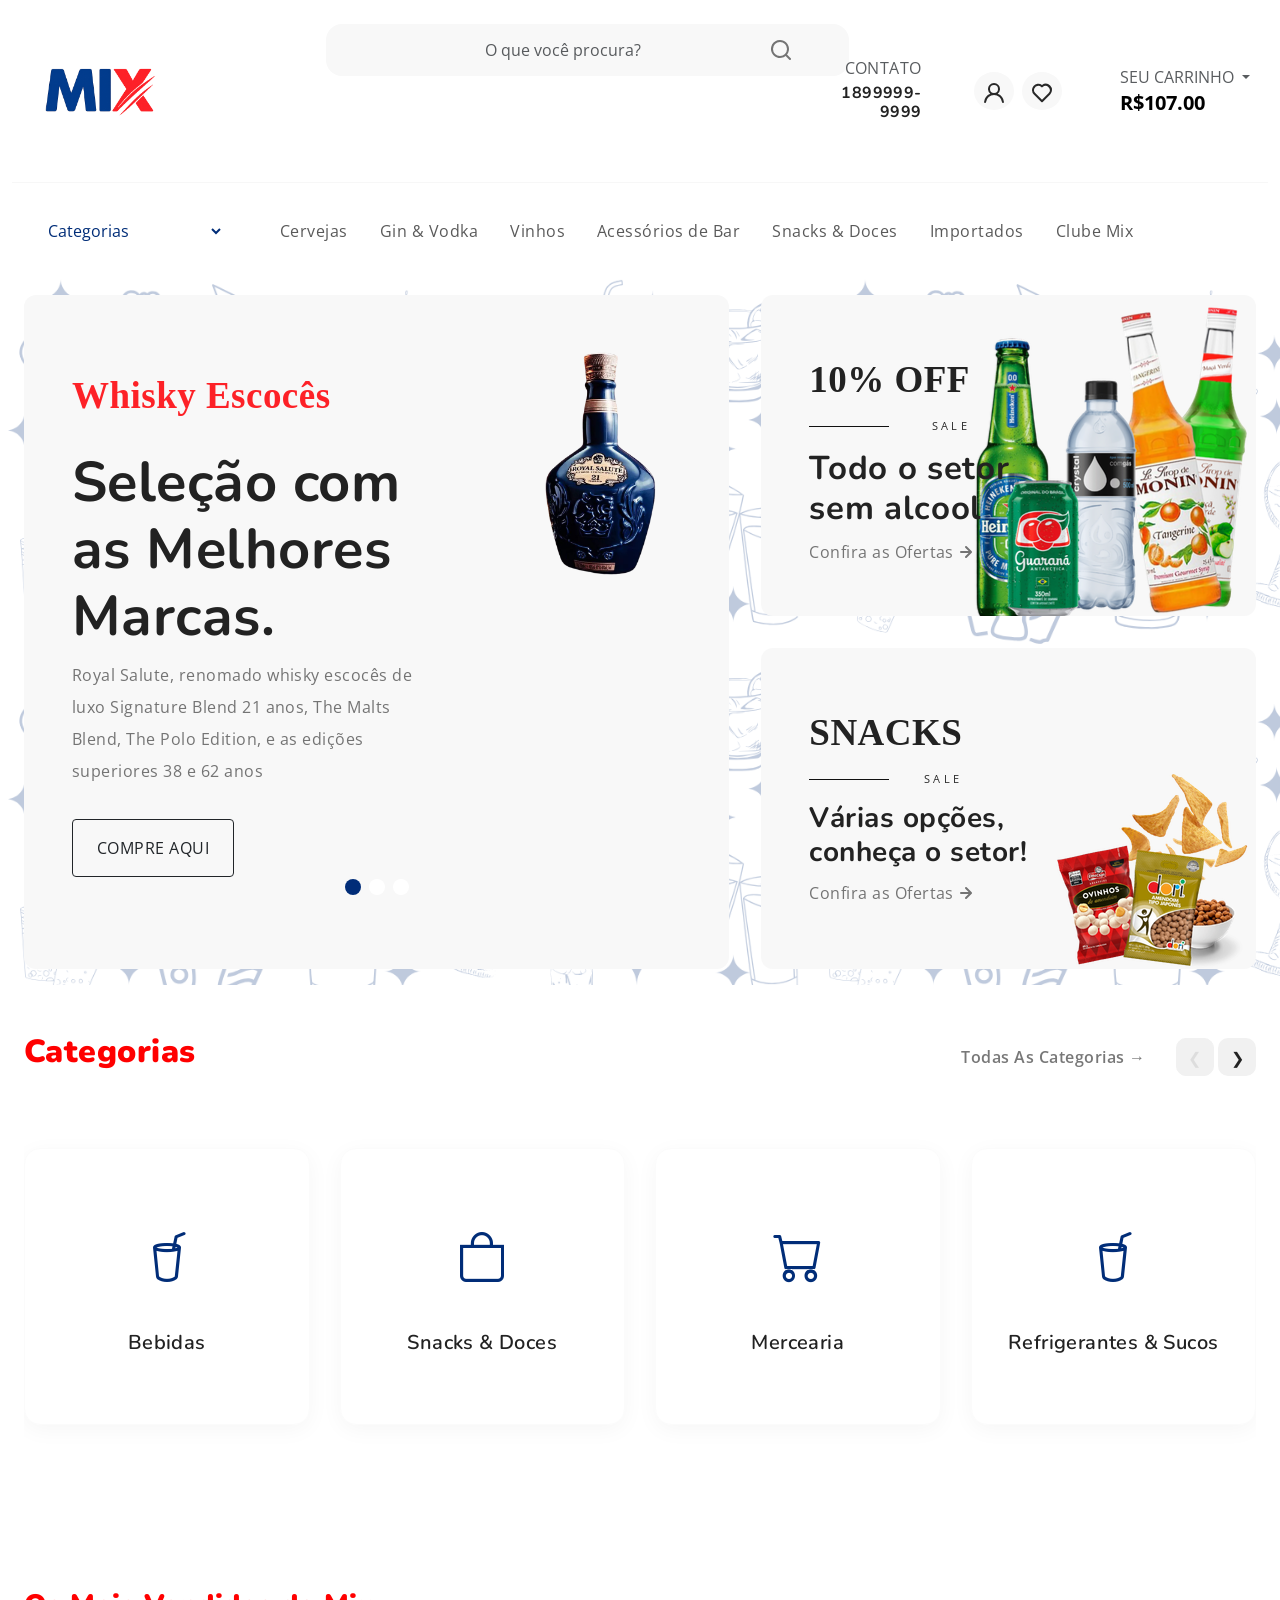
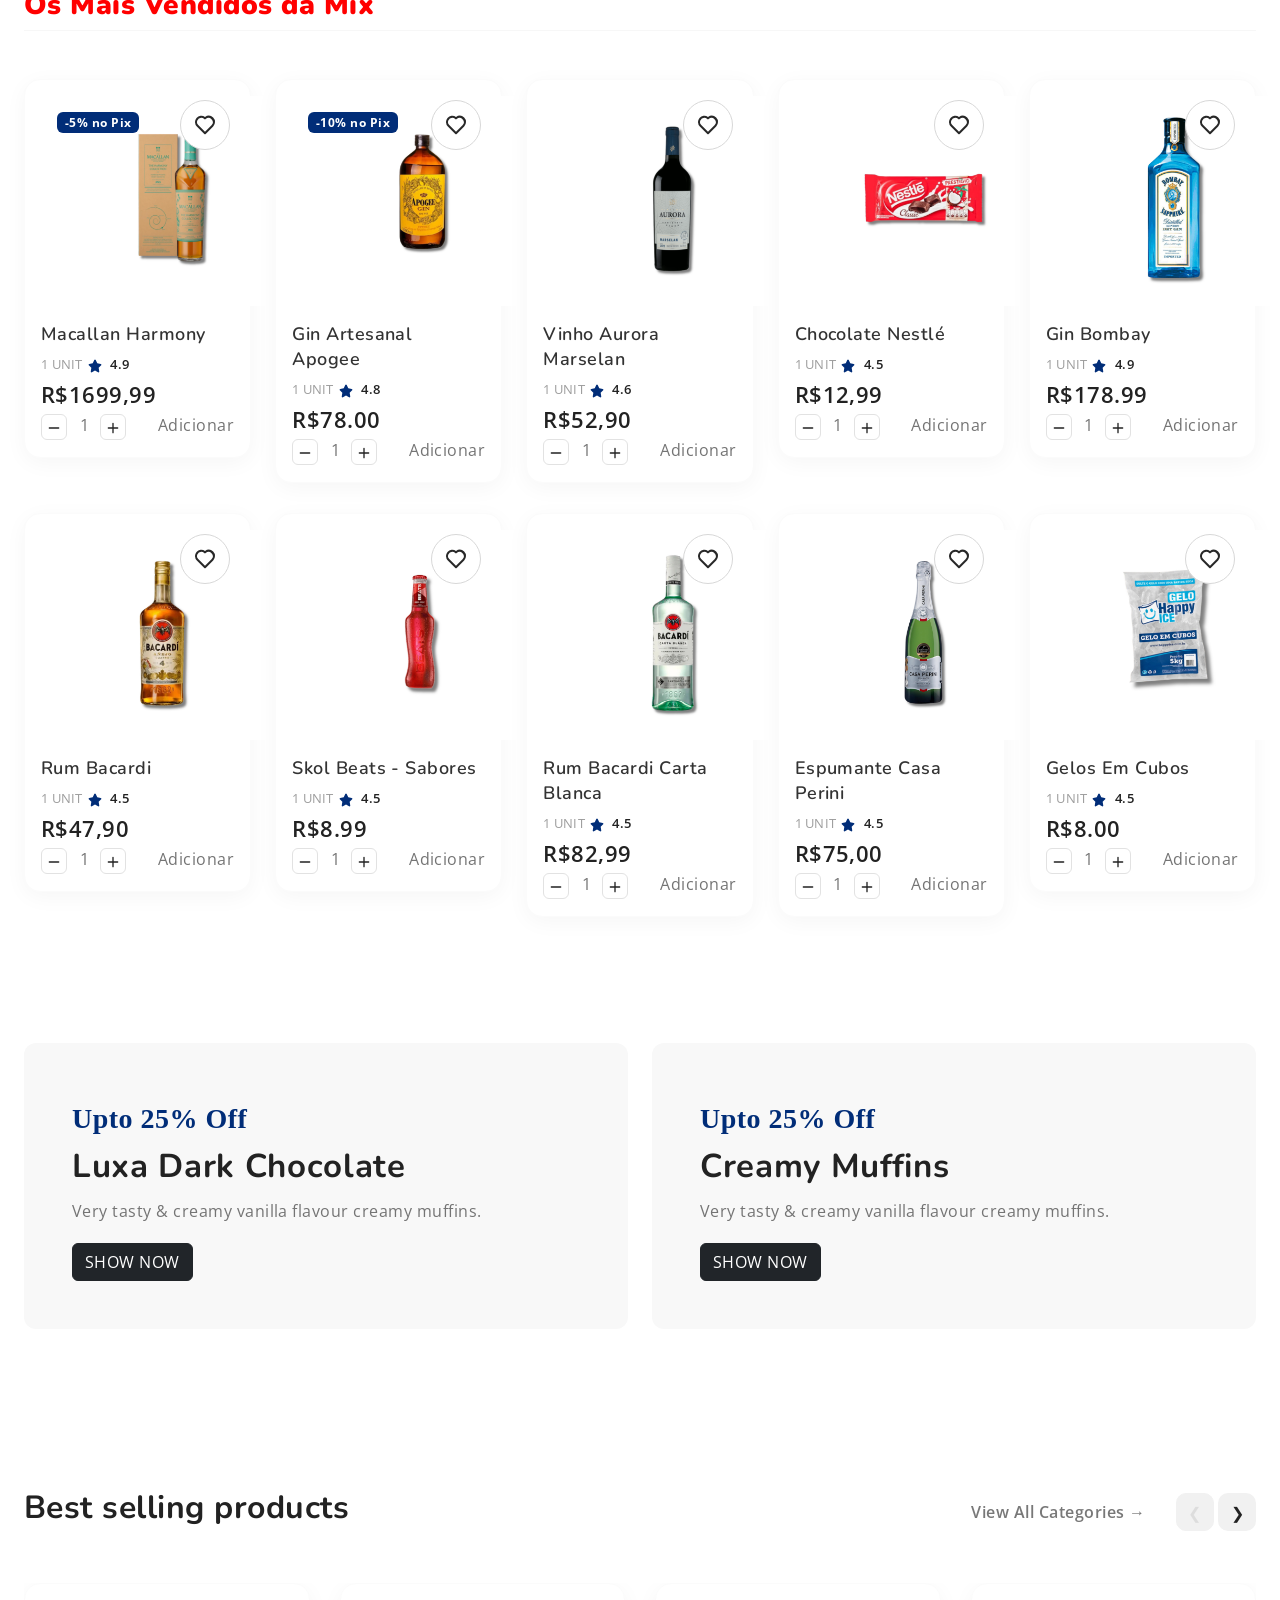
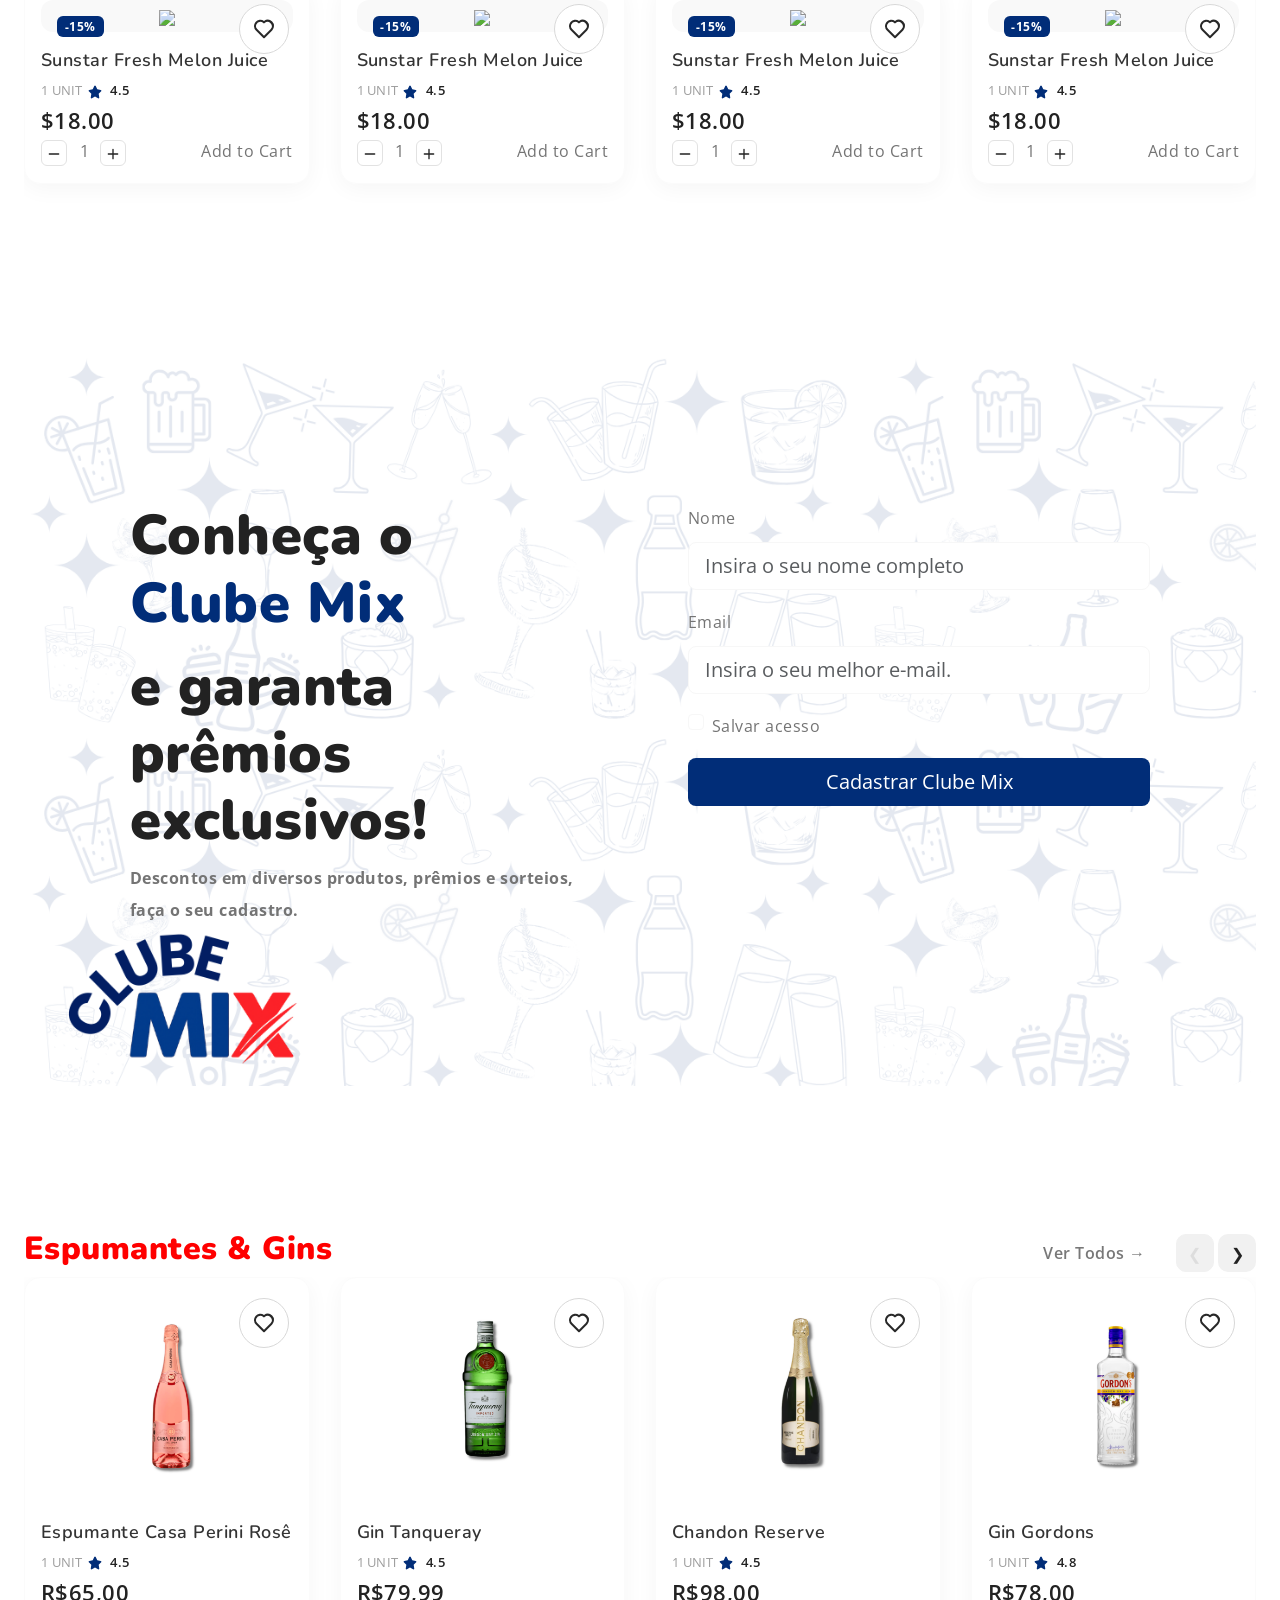
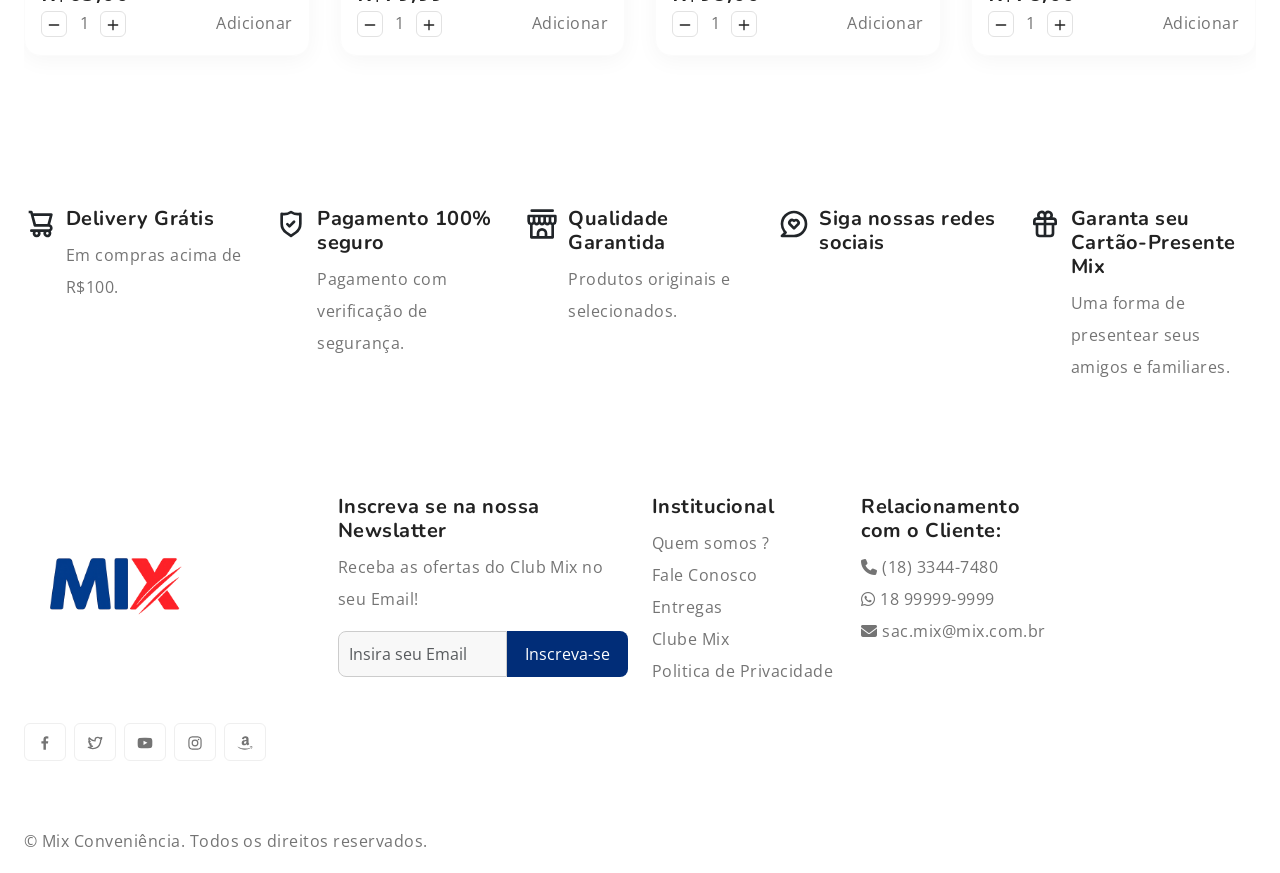
==== commit 62a59ca9: "inserindo imagens e atualizando descrições" ====
--- a/index.html
+++ b/index.html
@@ -17,6 +17,8 @@
     <link rel="stylesheet" type="text/css" href="style.css">
     <link rel="preconnect" href="https://fonts.googleapis.com">
     <link rel="preconnect" href="https://fonts.gstatic.com" crossorigin>
+    <link rel="stylesheet" href="https://cdnjs.cloudflare.com/ajax/libs/font-awesome/6.5.0/css/all.min.css">
+    <link href="https://cdn.jsdelivr.net/npm/bootstrap-icons/font/bootstrap-icons.css" rel="stylesheet">
     <link href="https://fonts.googleapis.com/css2?family=Nunito:wght@400;700&family=Open+Sans:ital,wght@0,400;0,700;1,400;1,700&display=swap" rel="stylesheet">
 
   </head>
@@ -90,28 +92,28 @@
           <ul class="list-group mb-3">
             <li class="list-group-item d-flex justify-content-between lh-sm">
               <div>
-                <h6 class="my-0">Growers cider</h6>
-                <small class="text-body-secondary">Brief description</small>
-              </div>
-              <span class="text-body-secondary">$12</span>
+                <h6 class="my-0">Coca Cola Zero 2l</h6>
+                <small class="text-body-secondary"> Zero Açucar </small>
+              </div>
+              <span class="text-body-secondary">R$12</span>
             </li>
             <li class="list-group-item d-flex justify-content-between lh-sm">
               <div>
-                <h6 class="my-0">Fresh grapes</h6>
-                <small class="text-body-secondary">Brief description</small>
-              </div>
-              <span class="text-body-secondary">$8</span>
+                <h6 class="my-0">Cerveja Heineken 600ml </h6>
+                <small class="text-body-secondary">Pack com 6 unidades</small>
+              </div>
+              <span class="text-body-secondary">R$80</span>
             </li>
             <li class="list-group-item d-flex justify-content-between lh-sm">
               <div>
-                <h6 class="my-0">Heinz tomato ketchup</h6>
-                <small class="text-body-secondary">Brief description</small>
-              </div>
-              <span class="text-body-secondary">$5</span>
+                <h6 class="my-0"> Chocolate Milka </h6>
+                <small class="text-body-secondary">Cookies and Cream </small>
+              </div>
+              <span class="text-body-secondary">R$15</span>
             </li>
             <li class="list-group-item d-flex justify-content-between">
-              <span>Total (USD)</span>
-              <strong>$20</strong>
+              <span>Total</span>
+              <strong>R$107</strong>
             </li>
           </ul>
   
@@ -124,6 +126,7 @@
       <div class="offcanvas-header justify-content-center">
         <button type="button" class="btn-close" data-bs-dismiss="offcanvas" aria-label="Close"></button>
       </div>
+
       <div class="offcanvas-body">
         <div class="order-md-last">
           <h4 class="d-flex justify-content-between align-items-center mb-3">
@@ -151,13 +154,7 @@
           
           <div class="col-sm-6 offset-sm-2 offset-md-0 col-lg-5 d-none d-lg-block">
             <div class="search-bar row bg-light p-2 my-2 rounded-4">
-              <div class="col-md-4 d-none d-md-block">
-                <select class="form-select border-0 bg-transparent">
-                  <option>CATEGORIAS </option>   <!--MENU DE CATEGORIAS DA BARRA --> 
-                  <option>Groceries</option>
-                  <option>Drinks</option>
-                  <option>Chocolates</option>
-                </select>
+              <div class="col-md-3 d-none d-md-block">
               </div>
               <div class="col-11 col-md-7">
                 <form id="search-form" class="text-center" action="index.html" method="post">  <!-- BARRA DE PESQUISA --> 
@@ -202,7 +199,7 @@
             <div class="cart text-end d-none d-lg-block dropdown">
               <button class="border-0 bg-transparent d-flex flex-column gap-2 lh-1" type="button" data-bs-toggle="offcanvas" data-bs-target="#offcanvasCart" aria-controls="offcanvasCart">
                 <span class="fs-6 text-muted dropdown-toggle"> SEU CARRINHO </span> <!--CARRINHO DE COMPRAS--> 
-                <span class="cart-total fs-5 fw-bold">R$1290.00</span>
+                <span class="cart-total fs-5 fw-bold">R$107.00</span>
               </button>
             </div>
           </div>
@@ -227,52 +224,46 @@
 
                 <div class="offcanvas-body">
               
-                  <select class="filter-categories border-0 mb-0 me-5">  <!--MENU DE CATEGORIAS LATERAL ESQUERDA/TOPO --> 
-                    <option>Shop by Departments</option>
-                    <option>Groceries</option>
-                    <option>Drinks</option>
-                    <option>Chocolates</option>
-                  </select>
-              
+                 <select 
+  class="filter-categories border-0 mb-0 me-5"
+  style="
+    background-color: white;
+    color: #012D78;
+    padding: 10px 20px;
+    border-radius: 15px;
+    min-width: 200px;
+    cursor: pointer;
+  "
+  onmouseover="this.style.backgroundColor='#012D78'; this.style.color='white';"
+  onmouseout="this.style.backgroundColor='white'; this.style.color='#012D78';"
+>
+  <option>Categorias</option>
+  <option>Bebidas</option>
+  <option>Snacks & Doces</option>
+  <option>Importados</option>
+</select>
                    <!--MENU DE CATEGORIAS DO TOPO DA PAGINA --> 
                   <ul class="navbar-nav justify-content-end menu-list list-unstyled d-flex gap-md-3 mb-0">
                     <li class="nav-item active">
-                      <a href="#women" class="nav-link">Women</a>
+                      <a href="#women" class="nav-link">Cervejas</a>
                     </li>
                     <li class="nav-item dropdown">
-                      <a href="#men" class="nav-link">Men</a>
+                      <a href="#men" class="nav-link">Gin & Vodka </a>
                     </li>
                     <li class="nav-item">
-                      <a href="#kids" class="nav-link">Kids</a>
+                      <a href="#kids" class="nav-link">Vinhos </a>
                     </li>
                     <li class="nav-item">
-                      <a href="#accessories" class="nav-link">Accessories</a>
-                    </li>
-                    <li class="nav-item dropdown">
-                      <a class="nav-link dropdown-toggle" role="button" id="pages" data-bs-toggle="dropdown" aria-expanded="false">Pages</a>
-                      <ul class="dropdown-menu" aria-labelledby="pages">  <!--MENU DENTRO DE "PÁGINAS" --> 
-                        <li><a href="index.html" class="dropdown-item">About Us </a></li>
-                        <li><a href="index.html" class="dropdown-item">Shop </a></li>
-                        <li><a href="index.html" class="dropdown-item">Single Product </a></li>
-                        <li><a href="index.html" class="dropdown-item">Cart </a></li>
-                        <li><a href="index.html" class="dropdown-item">Checkout </a></li>
-                        <li><a href="index.html" class="dropdown-item">Blog </a></li>
-                        <li><a href="index.html" class="dropdown-item">Single Post </a></li>
-                        <li><a href="index.html" class="dropdown-item">Styles </a></li>
-                        <li><a href="index.html" class="dropdown-item">Contact </a></li>
-                        <li><a href="index.html" class="dropdown-item">Thank You </a></li>
-                        <li><a href="index.html" class="dropdown-item">My Account </a></li>
-                        <li><a href="index.html" class="dropdown-item">404 Error </a></li>
-                      </ul>
+                      <a href="#accessories" class="nav-link">Acessórios de Bar</a>
                     </li>
                     <li class="nav-item">
-                      <a href="#brand" class="nav-link">Brand</a>
+                      <a href="#brand" class="nav-link">Snacks & Doces</a>
                     </li>
                     <li class="nav-item">
-                      <a href="#sale" class="nav-link">Sale</a>
+                      <a href="#sale" class="nav-link">Importados </a>
                     </li>
                     <li class="nav-item">
-                      <a href="#blog" class="nav-link">Blog</a>
+                      <a href="#blog" class="nav-link">Clube Mix </a>
                     </li>
                   </ul>
                 
@@ -347,25 +338,25 @@
                 </div>
               </div>
               
-              <div class="banner-ad bg-light block-2" style="background:url('images/ad-image-1.png') no-repeat;background-position: right bottom">
+              <div class="banner-ad bg-light block-2" style="background:url('images/semalcool.png') no-repeat;background-position: right bottom">
                 <div class="row banner-content p-5">
 
                   <div class="content-wrapper col-md-7">
-                    <div class="categories sale mb-3 pb-3">20% off</div> <!-- SEGUNDO PRODUTO, TOPO A DIREITA, IMAGEM FIXA  --> 
-                    <h3 class="banner-title">Fruits & Vegetables</h3>
-                    <a href="#" class="d-flex align-items-center nav-link">Shop Collection <svg width="24" height="24"><use xlink:href="#arrow-right"></use></svg></a>
-                  </div>
-
-                </div>
-              </div>
-
-              <div class="banner-ad bg-light block-3" style="background:url('images/ad-image-2.png') no-repeat;background-position: right bottom">
+                    <div class="categories sale mb-3 pb-3"> <b> 10% OFF </b></div> <!-- SEGUNDO PRODUTO, TOPO A DIREITA, IMAGEM FIXA  --> 
+                    <h3 class="banner-title">Todo o setor sem alcool</h3>
+                    <a href="#" class="d-flex align-items-center nav-link">Confira as Ofertas <svg width="24" height="24"><use xlink:href="#arrow-right"></use></svg></a>
+                  </div>
+
+                </div>
+              </div>
+
+              <div class="banner-ad bg-light block-3" style="background:url('images/snacks.png') no-repeat;background-position: right bottom">
                 <div class="row banner-content p-5">
 
                   <div class="content-wrapper col-md-7">
-                    <div class="categories sale mb-3 pb-3">15% off</div> <!-- SEGUNDO PRODUTO, TOPO A DIREITA, IMAGEM FIXA  --> 
-                    <h3 class="item-title">Baked Products</h3>
-                    <a href="#" class="d-flex align-items-center nav-link">Shop Collection <svg width="24" height="24"><use xlink:href="#arrow-right"></use></svg></a>
+                    <div class="categories sale mb-3 pb-3"><b> SNACKS </b></div> <!-- SEGUNDO PRODUTO, TOPO A DIREITA, IMAGEM FIXA  --> 
+                    <h3 class="item-title">Várias opções, conheça o setor! </h3>
+                    <a href="#" class="d-flex align-items-center nav-link">Confira as Ofertas <svg width="24" height="24"><use xlink:href="#arrow-right"></use></svg></a>
                   </div>
 
                 </div>
@@ -385,10 +376,10 @@
           <div class="col-md-12">
 
             <div class="section-header d-flex flex-wrap justify-content-between mb-5">
-              <h2 class="section-title">Category</h2>
+              <h2 class="section-title"> <b style="color:red"> Categorias </b></h2>
 
               <div class="d-flex align-items-center">
-                <a href="#" class="btn-link text-decoration-none">View All Categories →</a>
+                <a href="#" class="btn-link text-decoration-none">todas as categorias →</a>
                 <div class="swiper-buttons">
                   <button class="swiper-prev category-carousel-prev btn btn-yellow">❮</button>
                   <button class="swiper-next category-carousel-next btn btn-yellow">❯</button>
@@ -406,187 +397,38 @@
             <div class="category-carousel swiper">
               <div class="swiper-wrapper">
                 <a href="index.html" class="nav-link category-item swiper-slide">
-                  <img src="images/icon-vegetables-broccoli.png" alt="Category Thumbnail">
-                  <h3 class="category-title">Fruits & Veges</h3>
+                 <i class="bi bi-cup-straw" style="color: #012D78 ; font-size: 50px;"></i>
+                  <h3 class="category-title">Bebidas</h3>
                 </a>
                 <a href="index.html" class="nav-link category-item swiper-slide">
-                  <img src="images/icon-bread-baguette.png" alt="Category Thumbnail">
-                  <h3 class="category-title">Breads & Sweets</h3>
+                   <i class="bi bi-bag" style="color: #012D78 ; font-size: 50px;"></i>
+                  <h3 class="category-title">Snacks & Doces</h3>
                 </a>
                 <a href="index.html" class="nav-link category-item swiper-slide">
-                  <img src="images/icon-soft-drinks-bottle.png" alt="Category Thumbnail">
-                  <h3 class="category-title">Fruits & Veges</h3>
+                  <i class="bi bi-cart" style="color: #012D78 ; font-size: 50px;"></i>
+                  <h3 class="category-title">Mercearia </h3>
                 </a>
                 <a href="index.html" class="nav-link category-item swiper-slide">
-                  <img src="images/icon-wine-glass-bottle.png" alt="Category Thumbnail">
-                  <h3 class="category-title">Fruits & Veges</h3>
+                 <i class="bi bi-cup-straw" style="color: #012D78 ; font-size: 50px;"></i>
+                  <h3 class="category-title">Refrigerantes & Sucos </h3>
+                </a>     
+                               
+                <a href="index.html" class="nav-link category-item swiper-slide">
+                   <i class="bi bi-cup-straw" style="color: #012D78 ; font-size: 50px;"></i>
+                  <h3 class="category-title">Combos </h3>
                 </a>
                 <a href="index.html" class="nav-link category-item swiper-slide">
-                  <img src="images/icon-animal-products-drumsticks.png" alt="Category Thumbnail">
-                  <h3 class="category-title">Fruits & Veges</h3>
+                   <i class="bi bi-cart" style="color: #012D78 ; font-size: 50px;"></i>
+                  <h3 class="category-title">Importados </h3>
                 </a>
-                <a href="index.html" class="nav-link category-item swiper-slide">
-                  <img src="images/icon-bread-herb-flour.png" alt="Category Thumbnail">
-                  <h3 class="category-title">Fruits & Veges</h3>
-                </a>
-                <a href="index.html" class="nav-link category-item swiper-slide">
-                  <img src="images/icon-vegetables-broccoli.png" alt="Category Thumbnail">
-                  <h3 class="category-title">Fruits & Veges</h3>
-                </a>
-                <a href="index.html" class="nav-link category-item swiper-slide">
-                  <img src="images/icon-vegetables-broccoli.png" alt="Category Thumbnail">
-                  <h3 class="category-title">Fruits & Veges</h3>
-                </a>
-                <a href="index.html" class="nav-link category-item swiper-slide">
-                  <img src="images/icon-vegetables-broccoli.png" alt="Category Thumbnail">
-                  <h3 class="category-title">Fruits & Veges</h3>
-                </a>
-                <a href="index.html" class="nav-link category-item swiper-slide">
-                  <img src="images/icon-vegetables-broccoli.png" alt="Category Thumbnail">
-                  <h3 class="category-title">Fruits & Veges</h3>
-                </a>
-                <a href="index.html" class="nav-link category-item swiper-slide">
-                  <img src="images/icon-vegetables-broccoli.png" alt="Category Thumbnail">
-                  <h3 class="category-title">Fruits & Veges</h3>
-                </a>
-                <a href="index.html" class="nav-link category-item swiper-slide">
-                  <img src="images/icon-vegetables-broccoli.png" alt="Category Thumbnail">
-                  <h3 class="category-title">Fruits & Veges</h3>
-                </a>
-                
               </div>
             </div>
-
           </div>
         </div>
       </div>
     </section>
 
-
-    <section class="py-5 overflow-hidden">
-      <div class="container-fluid">
-        <div class="row">
-          <div class="col-md-12">
-
-            <div class="section-header d-flex flex-wrap flex-wrap justify-content-between mb-5">
-              
-              <h2 class="section-title">Newly Arrived Brands</h2>
-
-              <div class="d-flex align-items-center">
-                <a href="#" class="btn-link text-decoration-none">View All Categories →</a>
-                <div class="swiper-buttons">
-                  <button class="swiper-prev brand-carousel-prev btn btn-yellow">❮</button>
-                  <button class="swiper-next brand-carousel-next btn btn-yellow">❯</button>
-                </div>  
-              </div>
-            </div>
-            
-          </div>
-        </div>
-        <div class="row">
-          <div class="col-md-12">
-
-            <div class="brand-carousel swiper">
-              <div class="swiper-wrapper">
-                
-                <div class="swiper-slide">
-                  <div class="card mb-3 p-3 rounded-4 shadow border-0">
-                    <div class="row g-0">
-                      <div class="col-md-4">
-                        <img src="images/product-thumb-11.jpg" class="img-fluid rounded" alt="Card title">
-                      </div>
-                      <div class="col-md-8">
-                        <div class="card-body py-0">
-                          <p class="text-muted mb-0">Amber Jar</p>
-                          <h5 class="card-title">Honey best nectar you wish to get</h5>
-                        </div>
-                      </div>
-                    </div>
-                  </div>
-                </div>
-                <div class="swiper-slide">
-                  <div class="card mb-3 p-3 rounded-4 shadow border-0">
-                    <div class="row g-0">
-                      <div class="col-md-4">
-                        <img src="images/product-thumb-12.jpg" class="img-fluid rounded" alt="Card title">
-                      </div>
-                      <div class="col-md-8">
-                        <div class="card-body py-0">
-                          <p class="text-muted mb-0">Amber Jar</p>
-                          <h5 class="card-title">Honey best nectar you wish to get</h5>
-                        </div>
-                      </div>
-                    </div>
-                  </div>
-                </div>
-                <div class="swiper-slide">
-                  <div class="card mb-3 p-3 rounded-4 shadow border-0">
-                    <div class="row g-0">
-                      <div class="col-md-4">
-                        <img src="images/product-thumb-13.jpg" class="img-fluid rounded" alt="Card title">
-                      </div>
-                      <div class="col-md-8">
-                        <div class="card-body py-0">
-                          <p class="text-muted mb-0">Amber Jar</p>
-                          <h5 class="card-title">Honey best nectar you wish to get</h5>
-                        </div>
-                      </div>
-                    </div>
-                  </div>
-                </div>
-                <div class="swiper-slide">
-                  <div class="card mb-3 p-3 rounded-4 shadow border-0">
-                    <div class="row g-0">
-                      <div class="col-md-4">
-                        <img src="images/product-thumb-14.jpg" class="img-fluid rounded" alt="Card title">
-                      </div>
-                      <div class="col-md-8">
-                        <div class="card-body py-0">
-                          <p class="text-muted mb-0">Amber Jar</p>
-                          <h5 class="card-title">Honey best nectar you wish to get</h5>
-                        </div>
-                      </div>
-                    </div>
-                  </div>
-                </div>
-                <div class="swiper-slide">
-                  <div class="card mb-3 p-3 rounded-4 shadow border-0">
-                    <div class="row g-0">
-                      <div class="col-md-4">
-                        <img src="images/product-thumb-11.jpg" class="img-fluid rounded" alt="Card title">
-                      </div>
-                      <div class="col-md-8">
-                        <div class="card-body py-0">
-                          <p class="text-muted mb-0">Amber Jar</p>
-                          <h5 class="card-title">Honey best nectar you wish to get</h5>
-                        </div>
-                      </div>
-                    </div>
-                  </div>
-                </div>
-                <div class="swiper-slide">
-                  <div class="card mb-3 p-3 rounded-4 shadow border-0">
-                    <div class="row g-0">
-                      <div class="col-md-4">
-                        <img src="images/product-thumb-12.jpg" class="img-fluid rounded" alt="Card title">
-                      </div>
-                      <div class="col-md-8">
-                        <div class="card-body py-0">
-                          <p class="text-muted mb-0">Amber Jar</p>
-                          <h5 class="card-title">Honey best nectar you wish to get</h5>
-                        </div>
-                      </div>
-                    </div>
-                  </div>
-                </div>
-                
-              </div>
-            </div>
-
-          </div>
-        </div>
-      </div>
-    </section>
+     <!-- ATÉ AQUI OK 17-03-2025--> 
 
 
     <section class="py-5">
@@ -597,32 +439,25 @@
 
             <div class="bootstrap-tabs product-tabs">
               <div class="tabs-header d-flex justify-content-between border-bottom my-5">
-                <h3>Trending Products</h3>
-                <nav>
-                  <div class="nav nav-tabs" id="nav-tab" role="tablist">
-                    <a href="#" class="nav-link text-uppercase fs-6 active" id="nav-all-tab" data-bs-toggle="tab" data-bs-target="#nav-all">All</a>
-                    <a href="#" class="nav-link text-uppercase fs-6" id="nav-fruits-tab" data-bs-toggle="tab" data-bs-target="#nav-fruits">Fruits & Veges</a>
-                    <a href="#" class="nav-link text-uppercase fs-6" id="nav-juices-tab" data-bs-toggle="tab" data-bs-target="#nav-juices">Juices</a>
-                  </div>
-                </nav>
+                <h3> <b style="color: red"> Os Mais Vendidos da Mix </b> </h3>
               </div>
               <div class="tab-content" id="nav-tabContent">
                 <div class="tab-pane fade show active" id="nav-all" role="tabpanel" aria-labelledby="nav-all-tab">
 
                   <div class="product-grid row row-cols-1 row-cols-sm-2 row-cols-md-3 row-cols-lg-4 row-cols-xl-5">
                   
-                    <div class="col">
+                    <div class="col"> 
                       <div class="product-item">
-                        <span class="badge bg-success position-absolute m-3">-30%</span>
+                        <span class="badge bg-success position-absolute m-3">-5% no Pix</span>
                         <a href="#" class="btn-wishlist"><svg width="24" height="24"><use xlink:href="#heart"></use></svg></a>
                         <figure>
                           <a href="index.html" title="Product Title">
-                            <img src="images/thumb-bananas.png"  class="tab-image">
+                            <img src="images/imagens site/tudobranco/macallanharmony.png"  class="tab-image" alt="macallanharmony">
                           </a>
                         </figure>
-                        <h3>Sunstar Fresh Melon Juice</h3>
-                        <span class="qty">1 Unit</span><span class="rating"><svg width="24" height="24" class="text-primary"><use xlink:href="#star-solid"></use></svg> 4.5</span>
-                        <span class="price">$18.00</span>
+                        <h3>Macallan Harmony </h3>
+                        <span class="qty">1 Unit</span><span class="rating"><svg width="24" height="24" class="text-primary"><use xlink:href="#star-solid"></use></svg> 4.9</span>
+                        <span class="price">R$1699,99</span>
                         <div class="d-flex align-items-center justify-content-between">
                           <div class="input-group product-qty">
                               <span class="input-group-btn">
@@ -637,23 +472,23 @@
                                   </button>
                               </span>
                           </div>
-                          <a href="#" class="nav-link">Add to Cart <iconify-icon icon="uil:shopping-cart"></a>
+                          <a href="#" class="nav-link">Adicionar <iconify-icon icon="uil:shopping-cart"></a>
                         </div>
                       </div>
                     </div>
 
                     <div class="col">
                       <div class="product-item">
-                        <span class="badge bg-success position-absolute m-3">-30%</span>
+                        <span class="badge bg-success position-absolute m-3">-10% no Pix </span>
                         <a href="#" class="btn-wishlist"><svg width="24" height="24"><use xlink:href="#heart"></use></svg></a>
                         <figure>
                           <a href="index.html" title="Product Title">
-                            <img src="images/thumb-biscuits.png"  class="tab-image">
+                            <img src="images/imagens site/tudobranco/apogee.png"  class="tab-image" alt="gin">
                           </a>
                         </figure>
-                        <h3>Sunstar Fresh Melon Juice</h3>
-                        <span class="qty">1 Unit</span><span class="rating"><svg width="24" height="24" class="text-primary"><use xlink:href="#star-solid"></use></svg> 4.5</span>
-                        <span class="price">$18.00</span>
+                        <h3>Gin Artesanal Apogee </h3>
+                        <span class="qty">1 Unit</span><span class="rating"><svg width="24" height="24" class="text-primary"><use xlink:href="#star-solid"></use></svg> 4.8</span>
+                        <span class="price">R$78.00</span>
                         <div class="d-flex align-items-center justify-content-between">
                           <div class="input-group product-qty">
                               <span class="input-group-btn">
@@ -668,7 +503,7 @@
                                   </button>
                               </span>
                           </div>
-                          <a href="#" class="nav-link">Add to Cart <iconify-icon icon="uil:shopping-cart"></a>
+                          <a href="#" class="nav-link">Adicionar<iconify-icon icon="uil:shopping-cart"></a>
                         </div>
                       </div>
                     </div>
@@ -678,12 +513,12 @@
                         <a href="#" class="btn-wishlist"><svg width="24" height="24"><use xlink:href="#heart"></use></svg></a>
                         <figure>
                           <a href="index.html" title="Product Title">
-                            <img src="images/thumb-cucumber.png"  class="tab-image">
+                            <img src="images/imagens site/tudobranco/auroramarselan.png"  class="tab-image" alt="vinho">
                           </a>
                         </figure>
-                        <h3>Sunstar Fresh Melon Juice</h3>
-                        <span class="qty">1 Unit</span><span class="rating"><svg width="24" height="24" class="text-primary"><use xlink:href="#star-solid"></use></svg> 4.5</span>
-                        <span class="price">$18.00</span>
+                        <h3>Vinho Aurora Marselan </h3>
+                        <span class="qty">1 Unit</span><span class="rating"><svg width="24" height="24" class="text-primary"><use xlink:href="#star-solid"></use></svg> 4.6</span>
+                        <span class="price">R$52,90</span>
                         <div class="d-flex align-items-center justify-content-between">
                           <div class="input-group product-qty">
                               <span class="input-group-btn">
@@ -698,7 +533,7 @@
                                   </button>
                               </span>
                           </div>
-                          <a href="#" class="nav-link">Add to Cart <iconify-icon icon="uil:shopping-cart"></a>
+                          <a href="#" class="nav-link">Adicionar <iconify-icon icon="uil:shopping-cart"></a>
                         </div>
                       </div>
                     </div>
@@ -708,12 +543,12 @@
                         <a href="#" class="btn-wishlist"><svg width="24" height="24"><use xlink:href="#heart"></use></svg></a>
                         <figure>
                           <a href="index.html" title="Product Title">
-                            <img src="images/thumb-milk.png"  class="tab-image">
+                            <img src="images/imagens site/tudobranco/chocnestle.png"  class="tab-image">
                           </a>
                         </figure>
-                        <h3>Sunstar Fresh Melon Juice</h3>
+                        <h3>Chocolate Nestlé </h3>
                         <span class="qty">1 Unit</span><span class="rating"><svg width="24" height="24" class="text-primary"><use xlink:href="#star-solid"></use></svg> 4.5</span>
-                        <span class="price">$18.00</span>
+                        <span class="price">R$12,99</span>
                         <div class="d-flex align-items-center justify-content-between">
                           <div class="input-group product-qty">
                               <span class="input-group-btn">
@@ -728,7 +563,7 @@
                                   </button>
                               </span>
                           </div>
-                          <a href="#" class="nav-link">Add to Cart <iconify-icon icon="uil:shopping-cart"></a>
+                          <a href="#" class="nav-link">Adicionar <iconify-icon icon="uil:shopping-cart"></a>
                         </div>
                       </div>
                     </div>
@@ -738,12 +573,12 @@
                         <a href="#" class="btn-wishlist"><svg width="24" height="24"><use xlink:href="#heart"></use></svg></a>
                         <figure>
                           <a href="index.html" title="Product Title">
-                            <img src="images/thumb-bananas.png"  class="tab-image">
+                            <img src="images/imagens site/tudobranco/bombay.png"  class="tab-image">
                           </a>
                         </figure>
-                        <h3>Sunstar Fresh Melon Juice</h3>
-                        <span class="qty">1 Unit</span><span class="rating"><svg width="24" height="24" class="text-primary"><use xlink:href="#star-solid"></use></svg> 4.5</span>
-                        <span class="price">$18.00</span>
+                        <h3>Gin Bombay </h3>
+                        <span class="qty">1 Unit</span><span class="rating"><svg width="24" height="24" class="text-primary"><use xlink:href="#star-solid"></use></svg> 4.9</span>
+                        <span class="price">R$178.99</span>
                         <div class="d-flex align-items-center justify-content-between">
                           <div class="input-group product-qty">
                               <span class="input-group-btn">
@@ -758,7 +593,7 @@
                                   </button>
                               </span>
                           </div>
-                          <a href="#" class="nav-link">Add to Cart <iconify-icon icon="uil:shopping-cart"></a>
+                          <a href="#" class="nav-link">Adicionar <iconify-icon icon="uil:shopping-cart"></a>
                         </div>
                       </div>
                     </div>
@@ -768,12 +603,12 @@
                         <a href="#" class="btn-wishlist"><svg width="24" height="24"><use xlink:href="#heart"></use></svg></a>
                         <figure>
                           <a href="index.html" title="Product Title">
-                            <img src="images/thumb-biscuits.png"  class="tab-image">
+                            <img src="images/imagens site/tudobranco/bacardi.png"  class="tab-image">
                           </a>
                         </figure>
-                        <h3>Sunstar Fresh Melon Juice</h3>
+                        <h3>Rum Bacardi </h3>
                         <span class="qty">1 Unit</span><span class="rating"><svg width="24" height="24" class="text-primary"><use xlink:href="#star-solid"></use></svg> 4.5</span>
-                        <span class="price">$18.00</span>
+                        <span class="price">R$47,90 </span>
                         <div class="d-flex align-items-center justify-content-between">
                           <div class="input-group product-qty">
                               <span class="input-group-btn">
@@ -788,7 +623,7 @@
                                   </button>
                               </span>
                           </div>
-                          <a href="#" class="nav-link">Add to Cart <iconify-icon icon="uil:shopping-cart"></a>
+                          <a href="#" class="nav-link">Adicionar <iconify-icon icon="uil:shopping-cart"></a>
                         </div>
                       </div>
                     </div>
@@ -798,12 +633,12 @@
                         <a href="#" class="btn-wishlist"><svg width="24" height="24"><use xlink:href="#heart"></use></svg></a>
                         <figure>
                           <a href="index.html" title="Product Title">
-                            <img src="images/thumb-cucumber.png"  class="tab-image">
+                            <img src="images/imagens site/tudobranco/beatsvermelha.png"  class="tab-image">
                           </a>
                         </figure>
-                        <h3>Sunstar Fresh Melon Juice</h3>
+                        <h3>Skol Beats - Sabores </h3>
                         <span class="qty">1 Unit</span><span class="rating"><svg width="24" height="24" class="text-primary"><use xlink:href="#star-solid"></use></svg> 4.5</span>
-                        <span class="price">$18.00</span>
+                        <span class="price">R$8.99</span>
                         <div class="d-flex align-items-center justify-content-between">
                           <div class="input-group product-qty">
                               <span class="input-group-btn">
@@ -818,7 +653,7 @@
                                   </button>
                               </span>
                           </div>
-                          <a href="#" class="nav-link">Add to Cart <iconify-icon icon="uil:shopping-cart"></a>
+                          <a href="#" class="nav-link">Adicionar <iconify-icon icon="uil:shopping-cart"></a>
                         </div>
                       </div>
                     </div>
@@ -828,12 +663,12 @@
                         <a href="#" class="btn-wishlist"><svg width="24" height="24"><use xlink:href="#heart"></use></svg></a>
                         <figure>
                           <a href="index.html" title="Product Title">
-                            <img src="images/thumb-milk.png"  class="tab-image">
+                            <img src="images/imagens site/tudobranco/bacardibranco.png"  class="tab-image">
                           </a>
                         </figure>
-                        <h3>Sunstar Fresh Melon Juice</h3>
+                        <h3>Rum Bacardi Carta Blanca </h3>
                         <span class="qty">1 Unit</span><span class="rating"><svg width="24" height="24" class="text-primary"><use xlink:href="#star-solid"></use></svg> 4.5</span>
-                        <span class="price">$18.00</span>
+                        <span class="price">R$82,99 </span>
                         <div class="d-flex align-items-center justify-content-between">
                           <div class="input-group product-qty">
                               <span class="input-group-btn">
@@ -848,7 +683,7 @@
                                   </button>
                               </span>
                           </div>
-                          <a href="#" class="nav-link">Add to Cart <iconify-icon icon="uil:shopping-cart"></a>
+                          <a href="#" class="nav-link">Adicionar <iconify-icon icon="uil:shopping-cart"></a>
                         </div>
                       </div>
                     </div>
@@ -858,12 +693,12 @@
                         <a href="#" class="btn-wishlist"><svg width="24" height="24"><use xlink:href="#heart"></use></svg></a>
                         <figure>
                           <a href="index.html" title="Product Title">
-                            <img src="images/thumb-bananas.png"  class="tab-image">
+                            <img src="images/imagens site/tudobranco/casaperini.png"  class="tab-image">
                           </a>
                         </figure>
-                        <h3>Sunstar Fresh Melon Juice</h3>
+                        <h3>Espumante Casa Perini </h3>
                         <span class="qty">1 Unit</span><span class="rating"><svg width="24" height="24" class="text-primary"><use xlink:href="#star-solid"></use></svg> 4.5</span>
-                        <span class="price">$18.00</span>
+                        <span class="price">R$75,00</span>
                         <div class="d-flex align-items-center justify-content-between">
                           <div class="input-group product-qty">
                               <span class="input-group-btn">
@@ -878,7 +713,7 @@
                                   </button>
                               </span>
                           </div>
-                          <a href="#" class="nav-link">Add to Cart <iconify-icon icon="uil:shopping-cart"></a>
+                          <a href="#" class="nav-link">Adicionar <iconify-icon icon="uil:shopping-cart"></a>
                         </div>
                       </div>
                     </div>
@@ -888,12 +723,12 @@
                         <a href="#" class="btn-wishlist"><svg width="24" height="24"><use xlink:href="#heart"></use></svg></a>
                         <figure>
                           <a href="index.html" title="Product Title">
-                            <img src="images/thumb-biscuits.png"  class="tab-image">
+                            <img src="images/imagens site/tudobranco/gelocubos.png"  class="tab-image">
                           </a>
                         </figure>
-                        <h3>Sunstar Fresh Melon Juice</h3>
+                        <h3>Gelos em Cubos</h3>
                         <span class="qty">1 Unit</span><span class="rating"><svg width="24" height="24" class="text-primary"><use xlink:href="#star-solid"></use></svg> 4.5</span>
-                        <span class="price">$18.00</span>
+                        <span class="price">R$8.00</span>
                         <div class="d-flex align-items-center justify-content-between">
                           <div class="input-group product-qty">
                               <span class="input-group-btn">
@@ -908,7 +743,7 @@
                                   </button>
                               </span>
                           </div>
-                          <a href="#" class="nav-link">Add to Cart <iconify-icon icon="uil:shopping-cart"></a>
+                          <a href="#" class="nav-link">Adicionar <iconify-icon icon="uil:shopping-cart"></a>
                         </div>
                       </div>
                     </div>
@@ -917,198 +752,7 @@
                   <!-- / product-grid -->
                   
                 </div>
-
-                <div class="tab-pane fade" id="nav-fruits" role="tabpanel" aria-labelledby="nav-fruits-tab">
-                  
-                  <div class="product-grid row row-cols-1 row-cols-sm-2 row-cols-md-3 row-cols-lg-4 row-cols-xl-5">
-
-                    <div class="col">
-                      <div class="product-item">
-                        <span class="badge bg-success position-absolute m-3">-30%</span>
-                        <a href="#" class="btn-wishlist"><svg width="24" height="24"><use xlink:href="#heart"></use></svg></a>
-                        <figure>
-                          <a href="index.html" title="Product Title">
-                            <img src="images/thumb-cucumber.png"  class="tab-image">
-                          </a>
-                        </figure>
-                        <h3>Sunstar Fresh Melon Juice</h3>
-                        <span class="qty">1 Unit</span><span class="rating"><svg width="24" height="24" class="text-primary"><use xlink:href="#star-solid"></use></svg> 4.5</span>
-                        <span class="price">$18.00</span>
-                        <div class="d-flex align-items-center justify-content-between">
-                          <div class="input-group product-qty">
-                              <span class="input-group-btn">
-                                  <button type="button" class="quantity-left-minus btn btn-danger btn-number" data-type="minus">
-                                    <svg width="16" height="16"><use xlink:href="#minus"></use></svg>
-                                  </button>
-                              </span>
-                              <input type="text" id="quantity" name="quantity" class="form-control input-number" value="1">
-                              <span class="input-group-btn">
-                                  <button type="button" class="quantity-right-plus btn btn-success btn-number" data-type="plus">
-                                      <svg width="16" height="16"><use xlink:href="#plus"></use></svg>
-                                  </button>
-                              </span>
-                          </div>
-                          <a href="#" class="nav-link">Add to Cart <iconify-icon icon="uil:shopping-cart"></a>
-                        </div>
-                      </div>
-                    </div>
-
-                    <div class="col">
-                      <div class="product-item">
-                        <span class="badge bg-success position-absolute m-3">-30%</span>
-                        <a href="#" class="btn-wishlist"><svg width="24" height="24"><use xlink:href="#heart"></use></svg></a>
-                        <figure>
-                          <a href="index.html" title="Product Title">
-                            <img src="images/thumb-milk.png"  class="tab-image">
-                          </a>
-                        </figure>
-                        <h3>Sunstar Fresh Melon Juice</h3>
-                        <span class="qty">1 Unit</span><span class="rating"><svg width="24" height="24" class="text-primary"><use xlink:href="#star-solid"></use></svg> 4.5</span>
-                        <span class="price">$18.00</span>
-                        <div class="d-flex align-items-center justify-content-between">
-                          <div class="input-group product-qty">
-                              <span class="input-group-btn">
-                                  <button type="button" class="quantity-left-minus btn btn-danger btn-number" data-type="minus">
-                                    <svg width="16" height="16"><use xlink:href="#minus"></use></svg>
-                                  </button>
-                              </span>
-                              <input type="text" id="quantity" name="quantity" class="form-control input-number" value="1">
-                              <span class="input-group-btn">
-                                  <button type="button" class="quantity-right-plus btn btn-success btn-number" data-type="plus">
-                                      <svg width="16" height="16"><use xlink:href="#plus"></use></svg>
-                                  </button>
-                              </span>
-                          </div>
-                          <a href="#" class="nav-link">Add to Cart <iconify-icon icon="uil:shopping-cart"></a>
-                        </div>
-                      </div>
-                    </div>
-                  
-                    <div class="col">
-                      <div class="product-item">
-                        <span class="badge bg-success position-absolute m-3">-30%</span>
-                        <a href="#" class="btn-wishlist"><svg width="24" height="24"><use xlink:href="#heart"></use></svg></a>
-                        <figure>
-                          <a href="index.html" title="Product Title">
-                            <img src="images/thumb-orange-juice.png"  class="tab-image">
-                          </a>
-                        </figure>
-                        <h3>Sunstar Fresh Melon Juice</h3>
-                        <span class="qty">1 Unit</span><span class="rating"><svg width="24" height="24" class="text-primary"><use xlink:href="#star-solid"></use></svg> 4.5</span>
-                        <span class="price">$18.00</span>
-                        <div class="d-flex align-items-center justify-content-between">
-                          <div class="input-group product-qty">
-                              <span class="input-group-btn">
-                                  <button type="button" class="quantity-left-minus btn btn-danger btn-number" data-type="minus">
-                                    <svg width="16" height="16"><use xlink:href="#minus"></use></svg>
-                                  </button>
-                              </span>
-                              <input type="text" id="quantity" name="quantity" class="form-control input-number" value="1">
-                              <span class="input-group-btn">
-                                  <button type="button" class="quantity-right-plus btn btn-success btn-number" data-type="plus">
-                                      <svg width="16" height="16"><use xlink:href="#plus"></use></svg>
-                                  </button>
-                              </span>
-                          </div>
-                          <a href="#" class="nav-link">Add to Cart <iconify-icon icon="uil:shopping-cart"></a>
-                        </div>
-                      </div>
-                    </div>
-
-                    <div class="col">
-                      <div class="product-item">
-                        <a href="#" class="btn-wishlist"><svg width="24" height="24"><use xlink:href="#heart"></use></svg></a>
-                        <figure>
-                          <a href="index.html" title="Product Title">
-                            <img src="images/thumb-raspberries.png"  class="tab-image">
-                          </a>
-                        </figure>
-                        <h3>Sunstar Fresh Melon Juice</h3>
-                        <span class="qty">1 Unit</span><span class="rating"><svg width="24" height="24" class="text-primary"><use xlink:href="#star-solid"></use></svg> 4.5</span>
-                        <span class="price">$18.00</span>
-                        <div class="d-flex align-items-center justify-content-between">
-                          <div class="input-group product-qty">
-                              <span class="input-group-btn">
-                                  <button type="button" class="quantity-left-minus btn btn-danger btn-number" data-type="minus">
-                                    <svg width="16" height="16"><use xlink:href="#minus"></use></svg>
-                                  </button>
-                              </span>
-                              <input type="text" id="quantity" name="quantity" class="form-control input-number" value="1">
-                              <span class="input-group-btn">
-                                  <button type="button" class="quantity-right-plus btn btn-success btn-number" data-type="plus">
-                                      <svg width="16" height="16"><use xlink:href="#plus"></use></svg>
-                                  </button>
-                              </span>
-                          </div>
-                          <a href="#" class="nav-link">Add to Cart <iconify-icon icon="uil:shopping-cart"></a>
-                        </div>
-                      </div>
-                    </div>
-
-                    <div class="col">
-                      <div class="product-item">
-                        <a href="#" class="btn-wishlist"><svg width="24" height="24"><use xlink:href="#heart"></use></svg></a>
-                        <figure>
-                          <a href="index.html" title="Product Title">
-                            <img src="images/thumb-bananas.png"  class="tab-image">
-                          </a>
-                        </figure>
-                        <h3>Sunstar Fresh Melon Juice</h3>
-                        <span class="qty">1 Unit</span><span class="rating"><svg width="24" height="24" class="text-primary"><use xlink:href="#star-solid"></use></svg> 4.5</span>
-                        <span class="price">$18.00</span>
-                        <div class="d-flex align-items-center justify-content-between">
-                          <div class="input-group product-qty">
-                              <span class="input-group-btn">
-                                  <button type="button" class="quantity-left-minus btn btn-danger btn-number" data-type="minus">
-                                    <svg width="16" height="16"><use xlink:href="#minus"></use></svg>
-                                  </button>
-                              </span>
-                              <input type="text" id="quantity" name="quantity" class="form-control input-number" value="1">
-                              <span class="input-group-btn">
-                                  <button type="button" class="quantity-right-plus btn btn-success btn-number" data-type="plus">
-                                      <svg width="16" height="16"><use xlink:href="#plus"></use></svg>
-                                  </button>
-                              </span>
-                          </div>
-                          <a href="#" class="nav-link">Add to Cart <iconify-icon icon="uil:shopping-cart"></a>
-                        </div>
-                      </div>
-                    </div>
-
-                    <div class="col">
-                      <div class="product-item">
-                        <a href="#" class="btn-wishlist"><svg width="24" height="24"><use xlink:href="#heart"></use></svg></a>
-                        <figure>
-                          <a href="index.html" title="Product Title">
-                            <img src="images/thumb-bananas.png"  class="tab-image">
-                          </a>
-                        </figure>
-                        <h3>Sunstar Fresh Melon Juice</h3>
-                        <span class="qty">1 Unit</span><span class="rating"><svg width="24" height="24" class="text-primary"><use xlink:href="#star-solid"></use></svg> 4.5</span>
-                        <span class="price">$18.00</span>
-                        <div class="d-flex align-items-center justify-content-between">
-                          <div class="input-group product-qty">
-                              <span class="input-group-btn">
-                                  <button type="button" class="quantity-left-minus btn btn-danger btn-number" data-type="minus">
-                                    <svg width="16" height="16"><use xlink:href="#minus"></use></svg>
-                                  </button>
-                              </span>
-                              <input type="text" id="quantity" name="quantity" class="form-control input-number" value="1">
-                              <span class="input-group-btn">
-                                  <button type="button" class="quantity-right-plus btn btn-success btn-number" data-type="plus">
-                                      <svg width="16" height="16"><use xlink:href="#plus"></use></svg>
-                                  </button>
-                              </span>
-                          </div>
-                          <a href="#" class="nav-link">Add to Cart <iconify-icon icon="uil:shopping-cart"></a>
-                        </div>
-                      </div>
-                    </div>
-
-                  </div>
-                  <!-- / product-grid -->
-
-                </div>
+  
                 <div class="tab-pane fade" id="nav-juices" role="tabpanel" aria-labelledby="nav-juices-tab">
 
                   <div class="product-grid row row-cols-1 row-cols-sm-2 row-cols-md-3 row-cols-lg-4 row-cols-xl-5">
@@ -1311,7 +955,7 @@
         <div class="row">
           
           <div class="col-md-6">
-            <div class="banner-ad bg-danger mb-3" style="background: url('images/ad-image-3.png');background-repeat: no-repeat;background-position: right bottom;">
+            <div class="banner-ad bg-light mb-3" style="background: url('images/ad-image-3.png');background-repeat: no-repeat;background-position: right bottom;">
               <div class="banner-content p-5">
 
                 <div class="categories text-primary fs-3 fw-bold">Upto 25% Off</div>
@@ -1324,7 +968,7 @@
             </div>
           </div>
           <div class="col-md-6">
-            <div class="banner-ad bg-info" style="background: url('images/ad-image-4.png');background-repeat: no-repeat;background-position: right bottom;">
+            <div class="banner-ad bg-light" style="background: url('images/ad-image-4.png');background-repeat: no-repeat;background-position: right bottom;">
               <div class="banner-content p-5">
 
                 <div class="categories text-primary fs-3 fw-bold">Upto 25% Off</div>
@@ -1606,33 +1250,33 @@
     <section class="py-5">
       <div class="container-fluid">
 
-        <div class="bg-secondary py-5 my-5 rounded-5" style="background: url('images/bg-leaves-img-pattern.png') no-repeat;">
+          <div class="py-5 my-5 rounded-5"  style="background-color: #f8f9fa; background-image: url('images/clube.png'); background-size: cover;">
           <div class="container my-5">
             <div class="row">
               <div class="col-md-6 p-5">
                 <div class="section-header">
-                  <h2 class="section-title display-4">Get <span class="text-primary">25% Discount</span> on your first purchase</h2>
-                </div>
-                <p>Lorem ipsum dolor sit amet, consectetur adipiscing elit. Dictumst amet, metus, sit massa posuere maecenas. At tellus ut nunc amet vel egestas.</p>
+                  <h2 class="section-title display-4"><b>Conheça o <p> <span class="text-primary">Clube Mix </span></p> </b> <b>e garanta prêmios exclusivos!</h2>
+                </div>
+                <p>Descontos em diversos produtos, prêmios e sorteios, faça o seu cadastro.</p></b>
               </div>
               <div class="col-md-6 p-5">
                 <form>
                   <div class="mb-3">
-                    <label for="name" class="form-label">Name</label>
+                    <label for="name" class="form-label">Nome </label>
                     <input type="text"
-                      class="form-control form-control-lg" name="name" id="name" placeholder="Name">
+                      class="form-control form-control-lg" name="name" id="name" placeholder="Insira o seu nome completo ">
                   </div>
                   <div class="mb-3">
                     <label for="" class="form-label">Email</label>
-                    <input type="email" class="form-control form-control-lg" name="email" id="email" placeholder="abc@mail.com">
+                    <input type="email" class="form-control form-control-lg" name="email" id="email" placeholder="Insira o seu melhor e-mail.">
                   </div>
                   <div class="form-check form-check-inline mb-3">
                     <label class="form-check-label" for="subscribe">
                     <input class="form-check-input" type="checkbox" id="subscribe" value="subscribe">
-                    Subscribe to the newsletter</label>
+                    Salvar acesso </label>
                   </div>
                   <div class="d-grid gap-2">
-                    <button type="submit" class="btn btn-dark btn-lg">Submit</button>
+                    <button type="submit" class="btn btn-primary btn-lg">Cadastrar Clube Mix </button>
                   </div>
                 </form>
                 
@@ -1653,10 +1297,10 @@
 
             <div class="section-header d-flex justify-content-between">
               
-              <h2 class="section-title">Most popular products</h2>
+              <h2 class="section-title"><b style="color:red"> Espumantes & Gins </b></h2>
 
               <div class="d-flex align-items-center">
-                <a href="#" class="btn-link text-decoration-none">View All Categories →</a>
+                <a href="#" class="btn-link text-decoration-none">Ver Todos →</a>
                 <div class="swiper-buttons">
                   <button class="swiper-prev products-carousel-prev btn btn-primary">❮</button>
                   <button class="swiper-next products-carousel-next btn btn-primary">❯</button>
@@ -1676,12 +1320,12 @@
                   <a href="#" class="btn-wishlist"><svg width="24" height="24"><use xlink:href="#heart"></use></svg></a>
                   <figure>
                     <a href="index.html" title="Product Title">
-                      <img src="images/thumb-tomatoes.png"  class="tab-image">
+                      <img src="images/imagens site/tudobranco/casaperinirose.png"  class="tab-image">
                     </a>
                   </figure>
-                  <h3>Sunstar Fresh Melon Juice</h3>
+                  <h3>Espumante Casa Perini Rosê </h3>
                   <span class="qty">1 Unit</span><span class="rating"><svg width="24" height="24" class="text-primary"><use xlink:href="#star-solid"></use></svg> 4.5</span>
-                  <span class="price">$18.00</span>
+                  <span class="price">R$65,00</span>
                   <div class="d-flex align-items-center justify-content-between">
                     <div class="input-group product-qty">
                         <span class="input-group-btn">
@@ -1696,7 +1340,7 @@
                             </button>
                         </span>
                     </div>
-                    <a href="#" class="nav-link">Add to Cart <iconify-icon icon="uil:shopping-cart"></a>
+                    <a href="#" class="nav-link">Adicionar <iconify-icon icon="uil:shopping-cart"></a>
                   </div>
                 </div>
 
@@ -1704,12 +1348,12 @@
                   <a href="#" class="btn-wishlist"><svg width="24" height="24"><use xlink:href="#heart"></use></svg></a>
                   <figure>
                     <a href="index.html" title="Product Title">
-                      <img src="images/thumb-tomatoketchup.png"  class="tab-image">
+                      <img src="images/imagens site/tudobranco/tanqueray.png"  class="tab-image">
                     </a>
                   </figure>
-                  <h3>Sunstar Fresh Melon Juice</h3>
+                  <h3>Gin Tanqueray </h3>
                   <span class="qty">1 Unit</span><span class="rating"><svg width="24" height="24" class="text-primary"><use xlink:href="#star-solid"></use></svg> 4.5</span>
-                  <span class="price">$18.00</span>
+                  <span class="price">R$79,99</span>
                   <div class="d-flex align-items-center justify-content-between">
                     <div class="input-group product-qty">
                         <span class="input-group-btn">
@@ -1724,7 +1368,7 @@
                             </button>
                         </span>
                     </div>
-                    <a href="#" class="nav-link">Add to Cart <iconify-icon icon="uil:shopping-cart"></a>
+                    <a href="#" class="nav-link">Adicionar <iconify-icon icon="uil:shopping-cart"></a>
                   </div>
                 </div>
 
@@ -1732,12 +1376,12 @@
                   <a href="#" class="btn-wishlist"><svg width="24" height="24"><use xlink:href="#heart"></use></svg></a>
                   <figure>
                     <a href="index.html" title="Product Title">
-                      <img src="images/thumb-bananas.png"  class="tab-image">
+                      <img src="images/imagens site/tudobranco/chandonreserve.png"  class="tab-image">
                     </a>
                   </figure>
-                  <h3>Sunstar Fresh Melon Juice</h3>
+                  <h3>Chandon Reserve </h3>
                   <span class="qty">1 Unit</span><span class="rating"><svg width="24" height="24" class="text-primary"><use xlink:href="#star-solid"></use></svg> 4.5</span>
-                  <span class="price">$18.00</span>
+                  <span class="price">R$98,00</span>
                   <div class="d-flex align-items-center justify-content-between">
                     <div class="input-group product-qty">
                         <span class="input-group-btn">
@@ -1752,7 +1396,7 @@
                             </button>
                         </span>
                     </div>
-                    <a href="#" class="nav-link">Add to Cart <iconify-icon icon="uil:shopping-cart"></a>
+                    <a href="#" class="nav-link">Adicionar <iconify-icon icon="uil:shopping-cart"></a>
                   </div>
                 </div>
 
@@ -1760,12 +1404,12 @@
                   <a href="#" class="btn-wishlist"><svg width="24" height="24"><use xlink:href="#heart"></use></svg></a>
                   <figure>
                     <a href="index.html" title="Product Title">
-                      <img src="images/thumb-bananas.png"  class="tab-image">
+                      <img src="images/imagens site/tudobranco/gordons.png"  class="tab-image">
                     </a>
                   </figure>
-                  <h3>Sunstar Fresh Melon Juice</h3>
-                  <span class="qty">1 Unit</span><span class="rating"><svg width="24" height="24" class="text-primary"><use xlink:href="#star-solid"></use></svg> 4.5</span>
-                  <span class="price">$18.00</span>
+                  <h3>Gin Gordons </h3>
+                  <span class="qty">1 Unit</span><span class="rating"><svg width="24" height="24" class="text-primary"><use xlink:href="#star-solid"></use></svg> 4.8</span>
+                  <span class="price">R$78,00</span>
                   <div class="d-flex align-items-center justify-content-between">
                     <div class="input-group product-qty">
                         <span class="input-group-btn">
@@ -1780,19 +1424,19 @@
                             </button>
                         </span>
                     </div>
-                    <a href="#" class="nav-link">Add to Cart <iconify-icon icon="uil:shopping-cart"></a>
+                    <a href="#" class="nav-link">Adicionar <iconify-icon icon="uil:shopping-cart"></a>
                   </div>
                 </div>
                 <div class="product-item swiper-slide">
                   <a href="#" class="btn-wishlist"><svg width="24" height="24"><use xlink:href="#heart"></use></svg></a>
                   <figure>
                     <a href="index.html" title="Product Title">
-                      <img src="images/thumb-tomatoes.png"  class="tab-image">
+                      <img src="images/imagens site/tudobranco/freixenetpremium.png"  class="tab-image">
                     </a>
                   </figure>
-                  <h3>Sunstar Fresh Melon Juice</h3>
+                  <h3>Espumante Freixenet Premium </h3>
                   <span class="qty">1 Unit</span><span class="rating"><svg width="24" height="24" class="text-primary"><use xlink:href="#star-solid"></use></svg> 4.5</span>
-                  <span class="price">$18.00</span>
+                  <span class="price">R$149,99</span>
                   <div class="d-flex align-items-center justify-content-between">
                     <div class="input-group product-qty">
                         <span class="input-group-btn">
@@ -1807,7 +1451,7 @@
                             </button>
                         </span>
                     </div>
-                    <a href="#" class="nav-link">Add to Cart <iconify-icon icon="uil:shopping-cart"></a>
+                    <a href="#" class="nav-link">Adicionar <iconify-icon icon="uil:shopping-cart"></a>
                   </div>
                 </div>
 
@@ -1815,12 +1459,12 @@
                   <a href="#" class="btn-wishlist"><svg width="24" height="24"><use xlink:href="#heart"></use></svg></a>
                   <figure>
                     <a href="index.html" title="Product Title">
-                      <img src="images/thumb-tomatoketchup.png"  class="tab-image">
+                      <img src="images/imagens site/tudobranco/apogee1.png"  class="tab-image">
                     </a>
                   </figure>
-                  <h3>Sunstar Fresh Melon Juice</h3>
+                  <h3>Gin Artesanal Apogee </h3>
                   <span class="qty">1 Unit</span><span class="rating"><svg width="24" height="24" class="text-primary"><use xlink:href="#star-solid"></use></svg> 4.5</span>
-                  <span class="price">$18.00</span>
+                  <span class="price">R$84,90</span>
                   <div class="d-flex align-items-center justify-content-between">
                     <div class="input-group product-qty">
                         <span class="input-group-btn">
@@ -1835,7 +1479,7 @@
                             </button>
                         </span>
                     </div>
-                    <a href="#" class="nav-link">Add to Cart <iconify-icon icon="uil:shopping-cart"></a>
+                    <a href="#" class="nav-link">Adicionar <iconify-icon icon="uil:shopping-cart"></a>
                   </div>
                 </div>
 
@@ -1843,12 +1487,12 @@
                   <a href="#" class="btn-wishlist"><svg width="24" height="24"><use xlink:href="#heart"></use></svg></a>
                   <figure>
                     <a href="index.html" title="Product Title">
-                      <img src="images/thumb-bananas.png"  class="tab-image">
+                      <img src="images/imagens site/tudobranco/freixenet.png"  class="tab-image">
                     </a>
                   </figure>
-                  <h3>Sunstar Fresh Melon Juice</h3>
+                  <h3>Espumante Freixenet</h3>
                   <span class="qty">1 Unit</span><span class="rating"><svg width="24" height="24" class="text-primary"><use xlink:href="#star-solid"></use></svg> 4.5</span>
-                  <span class="price">$18.00</span>
+                  <span class="price">R$99,90</span>
                   <div class="d-flex align-items-center justify-content-between">
                     <div class="input-group product-qty">
                         <span class="input-group-btn">
@@ -1863,7 +1507,7 @@
                             </button>
                         </span>
                     </div>
-                    <a href="#" class="nav-link">Add to Cart <iconify-icon icon="uil:shopping-cart"></a>
+                    <a href="#" class="nav-link">Adicionar <iconify-icon icon="uil:shopping-cart"></a>
                   </div>
                 </div>
 
@@ -1871,12 +1515,12 @@
                   <a href="#" class="btn-wishlist"><svg width="24" height="24"><use xlink:href="#heart"></use></svg></a>
                   <figure>
                     <a href="index.html" title="Product Title">
-                      <img src="images/thumb-bananas.png"  class="tab-image">
+                      <img src="images/imagens site/tudobranco/tanqueraytaca.png"  class="tab-image">
                     </a>
                   </figure>
-                  <h3>Sunstar Fresh Melon Juice</h3>
+                  <h3>Gin Tanqueray com Taça </h3>
                   <span class="qty">1 Unit</span><span class="rating"><svg width="24" height="24" class="text-primary"><use xlink:href="#star-solid"></use></svg> 4.5</span>
-                  <span class="price">$18.00</span>
+                  <span class="price">R$109,99</span>
                   <div class="d-flex align-items-center justify-content-between">
                     <div class="input-group product-qty">
                         <span class="input-group-btn">
@@ -1891,7 +1535,7 @@
                             </button>
                         </span>
                     </div>
-                    <a href="#" class="nav-link">Add to Cart <iconify-icon icon="uil:shopping-cart"></a>
+                    <a href="#" class="nav-link">Adicionar <iconify-icon icon="uil:shopping-cart"></a>
                   </div>
                 </div>
                 
@@ -1904,263 +1548,6 @@
       </div>
     </section>
 
-    <section class="py-5 overflow-hidden">
-      <div class="container-fluid">
-        <div class="row">
-          <div class="col-md-12">
-
-            <div class="section-header d-flex justify-content-between">
-              
-              <h2 class="section-title">Just arrived</h2>
-
-              <div class="d-flex align-items-center">
-                <a href="#" class="btn-link text-decoration-none">View All Categories →</a>
-                <div class="swiper-buttons">
-                  <button class="swiper-prev products-carousel-prev btn btn-primary">❮</button>
-                  <button class="swiper-next products-carousel-next btn btn-primary">❯</button>
-                </div>  
-              </div>
-            </div>
-            
-          </div>
-        </div>
-        <div class="row">
-          <div class="col-md-12">
-
-            <div class="products-carousel swiper">
-              <div class="swiper-wrapper">
-                
-                <div class="product-item swiper-slide">
-                  <a href="#" class="btn-wishlist"><svg width="24" height="24"><use xlink:href="#heart"></use></svg></a>
-                  <figure>
-                    <a href="index.html" title="Product Title">
-                      <img src="images/thumb-tomatoes.png"  class="tab-image">
-                    </a>
-                  </figure>
-                  <h3>Sunstar Fresh Melon Juice</h3>
-                  <span class="qty">1 Unit</span><span class="rating"><svg width="24" height="24" class="text-primary"><use xlink:href="#star-solid"></use></svg> 4.5</span>
-                  <span class="price">$18.00</span>
-                  <div class="d-flex align-items-center justify-content-between">
-                    <div class="input-group product-qty">
-                        <span class="input-group-btn">
-                            <button type="button" class="quantity-left-minus btn btn-danger btn-number" data-type="minus">
-                              <svg width="16" height="16"><use xlink:href="#minus"></use></svg>
-                            </button>
-                        </span>
-                        <input type="text" id="quantity" name="quantity" class="form-control input-number" value="1">
-                        <span class="input-group-btn">
-                            <button type="button" class="quantity-right-plus btn btn-success btn-number" data-type="plus">
-                                <svg width="16" height="16"><use xlink:href="#plus"></use></svg>
-                            </button>
-                        </span>
-                    </div>
-                    <a href="#" class="nav-link">Add to Cart <iconify-icon icon="uil:shopping-cart"></a>
-                  </div>
-                </div>
-
-                <div class="product-item swiper-slide">
-                  <a href="#" class="btn-wishlist"><svg width="24" height="24"><use xlink:href="#heart"></use></svg></a>
-                  <figure>
-                    <a href="index.html" title="Product Title">
-                      <img src="images/thumb-tomatoketchup.png"  class="tab-image">
-                    </a>
-                  </figure>
-                  <h3>Sunstar Fresh Melon Juice</h3>
-                  <span class="qty">1 Unit</span><span class="rating"><svg width="24" height="24" class="text-primary"><use xlink:href="#star-solid"></use></svg> 4.5</span>
-                  <span class="price">$18.00</span>
-                  <div class="d-flex align-items-center justify-content-between">
-                    <div class="input-group product-qty">
-                        <span class="input-group-btn">
-                            <button type="button" class="quantity-left-minus btn btn-danger btn-number" data-type="minus">
-                              <svg width="16" height="16"><use xlink:href="#minus"></use></svg>
-                            </button>
-                        </span>
-                        <input type="text" id="quantity" name="quantity" class="form-control input-number" value="1">
-                        <span class="input-group-btn">
-                            <button type="button" class="quantity-right-plus btn btn-success btn-number" data-type="plus">
-                                <svg width="16" height="16"><use xlink:href="#plus"></use></svg>
-                            </button>
-                        </span>
-                    </div>
-                    <a href="#" class="nav-link">Add to Cart <iconify-icon icon="uil:shopping-cart"></a>
-                  </div>
-                </div>
-
-                <div class="product-item swiper-slide">
-                  <a href="#" class="btn-wishlist"><svg width="24" height="24"><use xlink:href="#heart"></use></svg></a>
-                  <figure>
-                    <a href="index.html" title="Product Title">
-                      <img src="images/thumb-bananas.png"  class="tab-image">
-                    </a>
-                  </figure>
-                  <h3>Sunstar Fresh Melon Juice</h3>
-                  <span class="qty">1 Unit</span><span class="rating"><svg width="24" height="24" class="text-primary"><use xlink:href="#star-solid"></use></svg> 4.5</span>
-                  <span class="price">$18.00</span>
-                  <div class="d-flex align-items-center justify-content-between">
-                    <div class="input-group product-qty">
-                        <span class="input-group-btn">
-                            <button type="button" class="quantity-left-minus btn btn-danger btn-number" data-type="minus">
-                              <svg width="16" height="16"><use xlink:href="#minus"></use></svg>
-                            </button>
-                        </span>
-                        <input type="text" id="quantity" name="quantity" class="form-control input-number" value="1">
-                        <span class="input-group-btn">
-                            <button type="button" class="quantity-right-plus btn btn-success btn-number" data-type="plus">
-                                <svg width="16" height="16"><use xlink:href="#plus"></use></svg>
-                            </button>
-                        </span>
-                    </div>
-                    <a href="#" class="nav-link">Add to Cart <iconify-icon icon="uil:shopping-cart"></a>
-                  </div>
-                </div>
-
-                <div class="product-item swiper-slide">
-                  <a href="#" class="btn-wishlist"><svg width="24" height="24"><use xlink:href="#heart"></use></svg></a>
-                  <figure>
-                    <a href="index.html" title="Product Title">
-                      <img src="images/thumb-bananas.png"  class="tab-image">
-                    </a>
-                  </figure>
-                  <h3>Sunstar Fresh Melon Juice</h3>
-                  <span class="qty">1 Unit</span><span class="rating"><svg width="24" height="24" class="text-primary"><use xlink:href="#star-solid"></use></svg> 4.5</span>
-                  <span class="price">$18.00</span>
-                  <div class="d-flex align-items-center justify-content-between">
-                    <div class="input-group product-qty">
-                        <span class="input-group-btn">
-                            <button type="button" class="quantity-left-minus btn btn-danger btn-number" data-type="minus">
-                              <svg width="16" height="16"><use xlink:href="#minus"></use></svg>
-                            </button>
-                        </span>
-                        <input type="text" id="quantity" name="quantity" class="form-control input-number" value="1">
-                        <span class="input-group-btn">
-                            <button type="button" class="quantity-right-plus btn btn-success btn-number" data-type="plus">
-                                <svg width="16" height="16"><use xlink:href="#plus"></use></svg>
-                            </button>
-                        </span>
-                    </div>
-                    <a href="#" class="nav-link">Add to Cart <iconify-icon icon="uil:shopping-cart"></a>
-                  </div>
-                </div>
-                <div class="product-item swiper-slide">
-                  <a href="#" class="btn-wishlist"><svg width="24" height="24"><use xlink:href="#heart"></use></svg></a>
-                  <figure>
-                    <a href="index.html" title="Product Title">
-                      <img src="images/thumb-tomatoes.png"  class="tab-image">
-                    </a>
-                  </figure>
-                  <h3>Sunstar Fresh Melon Juice</h3>
-                  <span class="qty">1 Unit</span><span class="rating"><svg width="24" height="24" class="text-primary"><use xlink:href="#star-solid"></use></svg> 4.5</span>
-                  <span class="price">$18.00</span>
-                  <div class="d-flex align-items-center justify-content-between">
-                    <div class="input-group product-qty">
-                        <span class="input-group-btn">
-                            <button type="button" class="quantity-left-minus btn btn-danger btn-number" data-type="minus">
-                              <svg width="16" height="16"><use xlink:href="#minus"></use></svg>
-                            </button>
-                        </span>
-                        <input type="text" id="quantity" name="quantity" class="form-control input-number" value="1">
-                        <span class="input-group-btn">
-                            <button type="button" class="quantity-right-plus btn btn-success btn-number" data-type="plus">
-                                <svg width="16" height="16"><use xlink:href="#plus"></use></svg>
-                            </button>
-                        </span>
-                    </div>
-                    <a href="#" class="nav-link">Add to Cart <iconify-icon icon="uil:shopping-cart"></a>
-                  </div>
-                </div>
-
-                <div class="product-item swiper-slide">
-                  <a href="#" class="btn-wishlist"><svg width="24" height="24"><use xlink:href="#heart"></use></svg></a>
-                  <figure>
-                    <a href="index.html" title="Product Title">
-                      <img src="images/thumb-tomatoketchup.png"  class="tab-image">
-                    </a>
-                  </figure>
-                  <h3>Sunstar Fresh Melon Juice</h3>
-                  <span class="qty">1 Unit</span><span class="rating"><svg width="24" height="24" class="text-primary"><use xlink:href="#star-solid"></use></svg> 4.5</span>
-                  <span class="price">$18.00</span>
-                  <div class="d-flex align-items-center justify-content-between">
-                    <div class="input-group product-qty">
-                        <span class="input-group-btn">
-                            <button type="button" class="quantity-left-minus btn btn-danger btn-number" data-type="minus">
-                              <svg width="16" height="16"><use xlink:href="#minus"></use></svg>
-                            </button>
-                        </span>
-                        <input type="text" id="quantity" name="quantity" class="form-control input-number" value="1">
-                        <span class="input-group-btn">
-                            <button type="button" class="quantity-right-plus btn btn-success btn-number" data-type="plus">
-                                <svg width="16" height="16"><use xlink:href="#plus"></use></svg>
-                            </button>
-                        </span>
-                    </div>
-                    <a href="#" class="nav-link">Add to Cart <iconify-icon icon="uil:shopping-cart"></a>
-                  </div>
-                </div>
-
-                <div class="product-item swiper-slide">
-                  <a href="#" class="btn-wishlist"><svg width="24" height="24"><use xlink:href="#heart"></use></svg></a>
-                  <figure>
-                    <a href="index.html" title="Product Title">
-                      <img src="images/thumb-bananas.png"  class="tab-image">
-                    </a>
-                  </figure>
-                  <h3>Sunstar Fresh Melon Juice</h3>
-                  <span class="qty">1 Unit</span><span class="rating"><svg width="24" height="24" class="text-primary"><use xlink:href="#star-solid"></use></svg> 4.5</span>
-                  <span class="price">$18.00</span>
-                  <div class="d-flex align-items-center justify-content-between">
-                    <div class="input-group product-qty">
-                        <span class="input-group-btn">
-                            <button type="button" class="quantity-left-minus btn btn-danger btn-number" data-type="minus">
-                              <svg width="16" height="16"><use xlink:href="#minus"></use></svg>
-                            </button>
-                        </span>
-                        <input type="text" id="quantity" name="quantity" class="form-control input-number" value="1">
-                        <span class="input-group-btn">
-                            <button type="button" class="quantity-right-plus btn btn-success btn-number" data-type="plus">
-                                <svg width="16" height="16"><use xlink:href="#plus"></use></svg>
-                            </button>
-                        </span>
-                    </div>
-                    <a href="#" class="nav-link">Add to Cart <iconify-icon icon="uil:shopping-cart"></a>
-                  </div>
-                </div>
-
-                <div class="product-item swiper-slide">
-                  <a href="#" class="btn-wishlist"><svg width="24" height="24"><use xlink:href="#heart"></use></svg></a>
-                  <figure>
-                    <a href="index.html" title="Product Title">
-                      <img src="images/thumb-bananas.png"  class="tab-image">
-                    </a>
-                  </figure>
-                  <h3>Sunstar Fresh Melon Juice</h3>
-                  <span class="qty">1 Unit</span><span class="rating"><svg width="24" height="24" class="text-primary"><use xlink:href="#star-solid"></use></svg> 4.5</span>
-                  <span class="price">$18.00</span>
-                  <div class="d-flex align-items-center justify-content-between">
-                    <div class="input-group product-qty">
-                        <span class="input-group-btn">
-                            <button type="button" class="quantity-left-minus btn btn-danger btn-number" data-type="minus">
-                              <svg width="16" height="16"><use xlink:href="#minus"></use></svg>
-                            </button>
-                        </span>
-                        <input type="text" id="quantity" name="quantity" class="form-control input-number" value="1">
-                        <span class="input-group-btn">
-                            <button type="button" class="quantity-right-plus btn btn-success btn-number" data-type="plus">
-                                <svg width="16" height="16"><use xlink:href="#plus"></use></svg>
-                            </button>
-                        </span>
-                    </div>
-                    <a href="#" class="nav-link">Add to Cart <iconify-icon icon="uil:shopping-cart"></a>
-                  </div>
-                </div>
-                
-              </div>
-            </div>
-            <!-- CARROSSEL DE PRODUTOS -->
-
-          </div>
-        </div>
-      </div>
-    </section>
 
     <section class="py-5">
       <div class="container-fluid">
@@ -2173,8 +1560,8 @@
                 </div>
                 <div class="col-md-10">
                   <div class="card-body p-0">
-                    <h5>Free delivery</h5>
-                    <p class="card-text">Lorem ipsum dolor sit amet, consectetur adipi elit.</p>
+                    <h5>Delivery Grátis </h5>
+                    <p class="card-text">Em compras acima de R$100. </p>
                   </div>
                 </div>
               </div>
@@ -2188,8 +1575,8 @@
                 </div>
                 <div class="col-md-10">
                   <div class="card-body p-0">
-                    <h5>100% secure payment</h5>
-                    <p class="card-text">Lorem ipsum dolor sit amet, consectetur adipi elit.</p>
+                    <h5>Pagamento 100% seguro </h5>
+                    <p class="card-text">Pagamento com verificação de segurança.</p>
                   </div>
                 </div>
               </div>
@@ -2203,8 +1590,8 @@
                 </div>
                 <div class="col-md-10">
                   <div class="card-body p-0">
-                    <h5>Quality guarantee</h5>
-                    <p class="card-text">Lorem ipsum dolor sit amet, consectetur adipi elit.</p>
+                    <h5>Qualidade Garantida</h5>
+                    <p class="card-text">Produtos originais e selecionados.</p>
                   </div>
                 </div>
               </div>
@@ -2218,8 +1605,7 @@
                 </div>
                 <div class="col-md-10">
                   <div class="card-body p-0">
-                    <h5>guaranteed savings</h5>
-                    <p class="card-text">Lorem ipsum dolor sit amet, consectetur adipi elit.</p>
+                    <h5>Siga nossas redes sociais</h5>
                   </div>
                 </div>
               </div>
@@ -2233,8 +1619,8 @@
                 </div>
                 <div class="col-md-10">
                   <div class="card-body p-0">
-                    <h5>Daily offers</h5>
-                    <p class="card-text">Lorem ipsum dolor sit amet, consectetur adipi elit.</p>
+                    <h5>Garanta seu Cartão-Presente Mix </h5>
+                    <p class="card-text">Uma forma de presentear seus amigos e familiares.</p>
                   </div>
                 </div>
               </div>
@@ -2283,43 +1669,91 @@
             </div>
           </div>
 
+          <div class="col-lg-3 col-md-6 col-sm-6">
+  <div class="footer-menu">
+    <h5 class="widget-title">Inscreva se na nossa Newslatter</h5>
+    <p>Receba as ofertas do Club Mix no seu Email!</p>
+
+    <form class="d-flex mt-3 gap-0" role="newsletter">
+
+      <input 
+        class="form-control bg-light"
+        type="email"
+        placeholder="Insira seu Email"
+        aria-label="Email"
+        style="
+          border-radius: 8px 0 0 8px;
+          border: 1px solid #ccc;
+          padding: 10px;
+          outline: none;
+        "
+      >
+
+      <button 
+  class="btn"
+  type="submit"
+  style="
+    background-color: #012D78;
+    color: #fff;
+    border: none;
+    border-radius: 0 8px 8px 0;
+    padding: 10px 18px;
+    cursor: pointer;
+    transition: 0.3s;
+    white-space: nowrap;
+  "
+  onmouseover="this.style.backgroundColor='#0141a8'; this.style.transform='scale(1.05)'"
+  onmouseout="this.style.backgroundColor='#012D78'; this.style.transform='scale(1)'"
+  onmousedown="this.style.transform='scale(0.95)'"
+  onmouseup="this.style.transform='scale(1.05)'"
+>
+  Inscreva-se
+</button>
+
+    </form>
+  </div>
+</div>
+
           <div class="col-md-2 col-sm-6">
             <div class="footer-menu">
-              <h5 class="widget-title">Ultras</h5> <!-- ADICIONAIS NO FOOTER -->
+              <h5 class="widget-title"> Institucional </h5> <!-- ADICIONAIS NO FOOTER -->
               <ul class="menu-list list-unstyled">
                 <li class="menu-item">
-                  <a href="#" class="nav-link">About us</a>
+                  <a href="#" class="nav-link">Quem somos ? </a>
                 </li>
                 <li class="menu-item">
-                  <a href="#" class="nav-link">Conditions </a>
+                  <a href="#" class="nav-link">Fale Conosco </a>
                 </li>
                 <li class="menu-item">
-                  <a href="#" class="nav-link">Our Journals</a>
+                  <a href="#" class="nav-link">Entregas </a>
                 </li>
                 <li class="menu-item">
-                  <a href="#" class="nav-link">Careers</a>
+                  <a href="#" class="nav-link">Clube Mix </a>
                 </li>
                 <li class="menu-item">
-                  <a href="#" class="nav-link">Affiliate Programme</a>
-                </li>
-                <li class="menu-item">
-                  <a href="#" class="nav-link">Ultras Press</a>
+                  <a href="#" class="nav-link">Politica de Privacidade </a>
                 </li>
               </ul>
             </div>
           </div>
-          
-          <div class="col-lg-3 col-md-6 col-sm-6">
+
+          <div class="col-md-2 col-sm-6">
             <div class="footer-menu">
-              <h5 class="widget-title">Inscreva se na nossa Newslatter</h5>
-              <p>Receba as ofertas do Club Mix no seu Email!</p>
-              <form class="d-flex mt-3 gap-0" role="newsletter">
-                <input class="form-control rounded-start rounded-0 bg-light" type="email" placeholder="Insira seu Email " aria-label="Email">
-                <button class="btn btn-dark rounded-end rounded-0" type="submit">Inscreva-se</button>
-              </form>
+              <h5 class="widget-title"> Relacionamento com o Cliente: </h5> <!-- ADICIONAIS NO FOOTER -->
+              <ul class="menu-list list-unstyled">
+
+                <li class="menu-item">
+                  <a href="#" class="nav-link"><i class="fa-solid fa-phone"></i> (18) 3344-7480</a>
+                </li>
+                <li class="menu-item">
+                  <a href="#" class="nav-link"><i class="fa-brands fa-whatsapp"></i> 18 99999-9999 </a>
+                </li>
+                <li class="menu-item">
+                  <a href="#" class="nav-link"><i class="fa-solid fa-envelope"> </i> sac.mix@mix.com.br </a>
+                </li>            
+              </ul>
             </div>
-          </div>
-          
+          </div>       
         </div>
       </div>
     </footer>
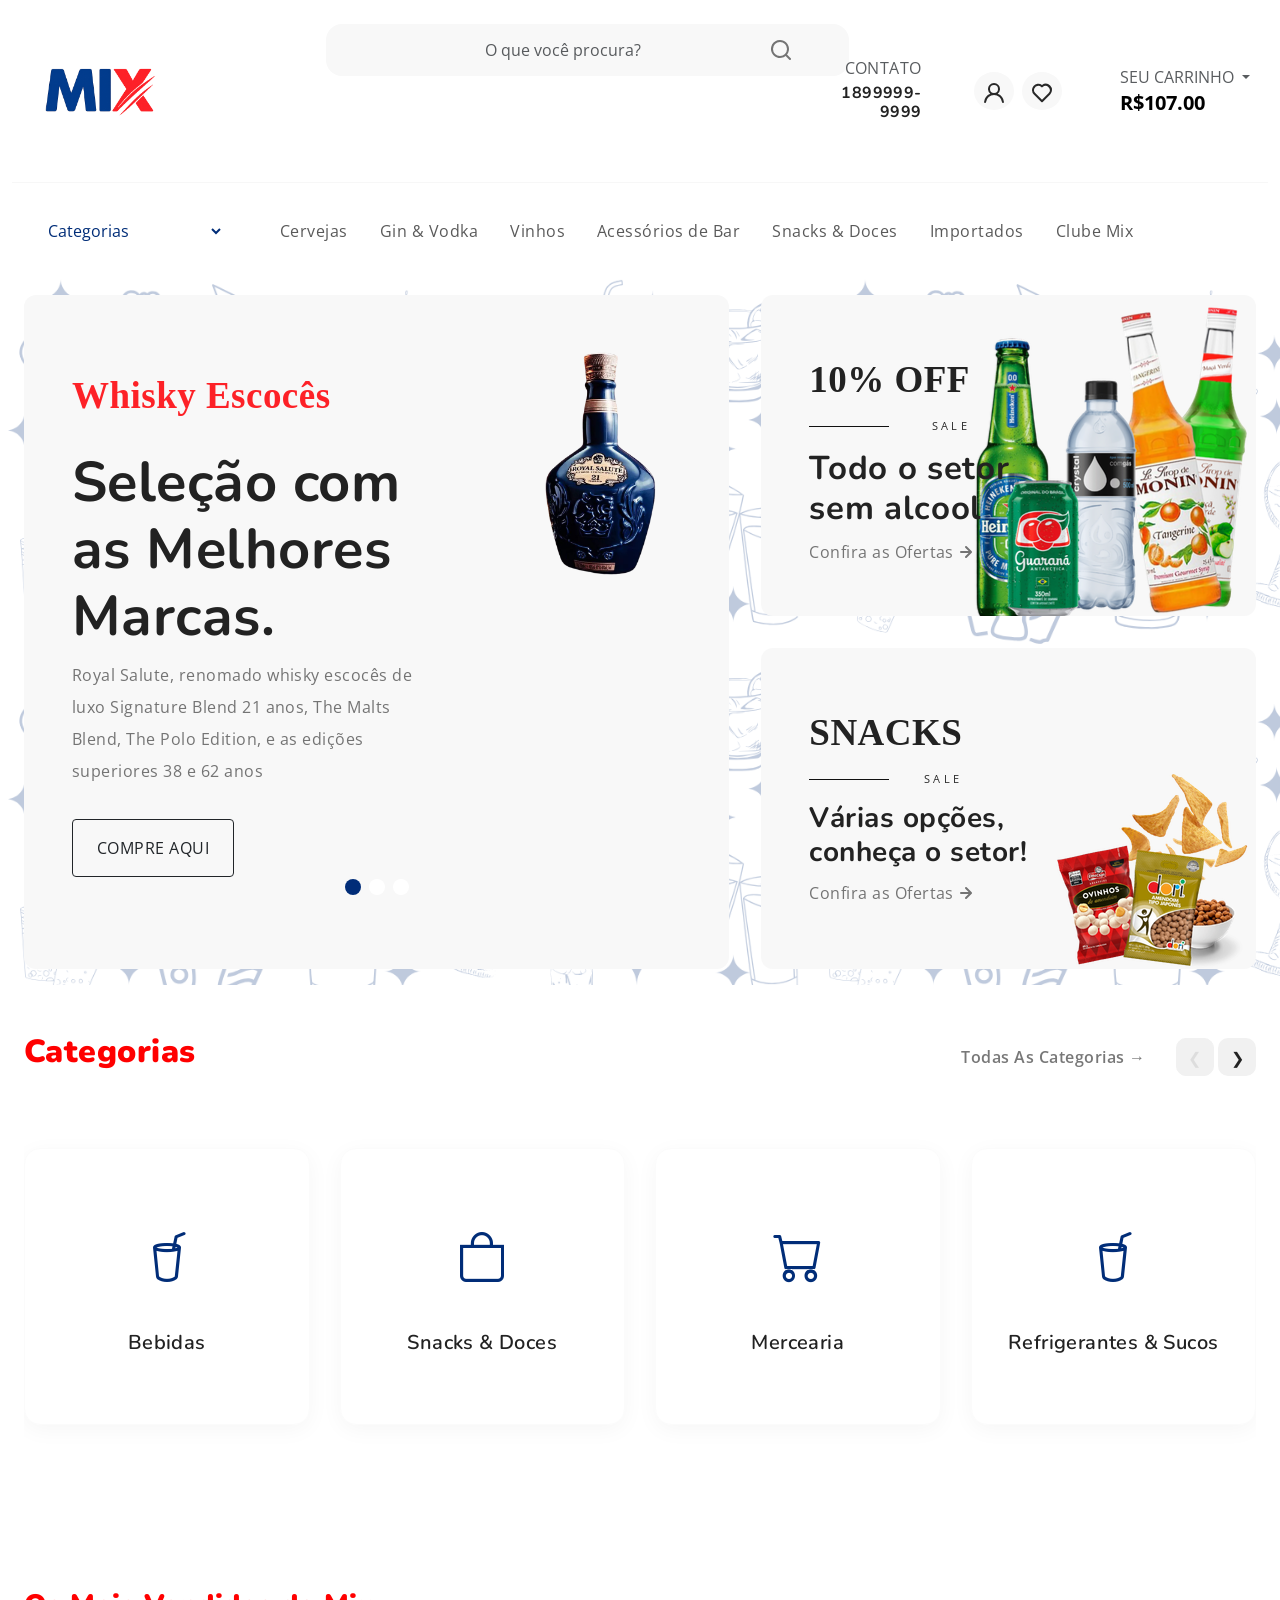
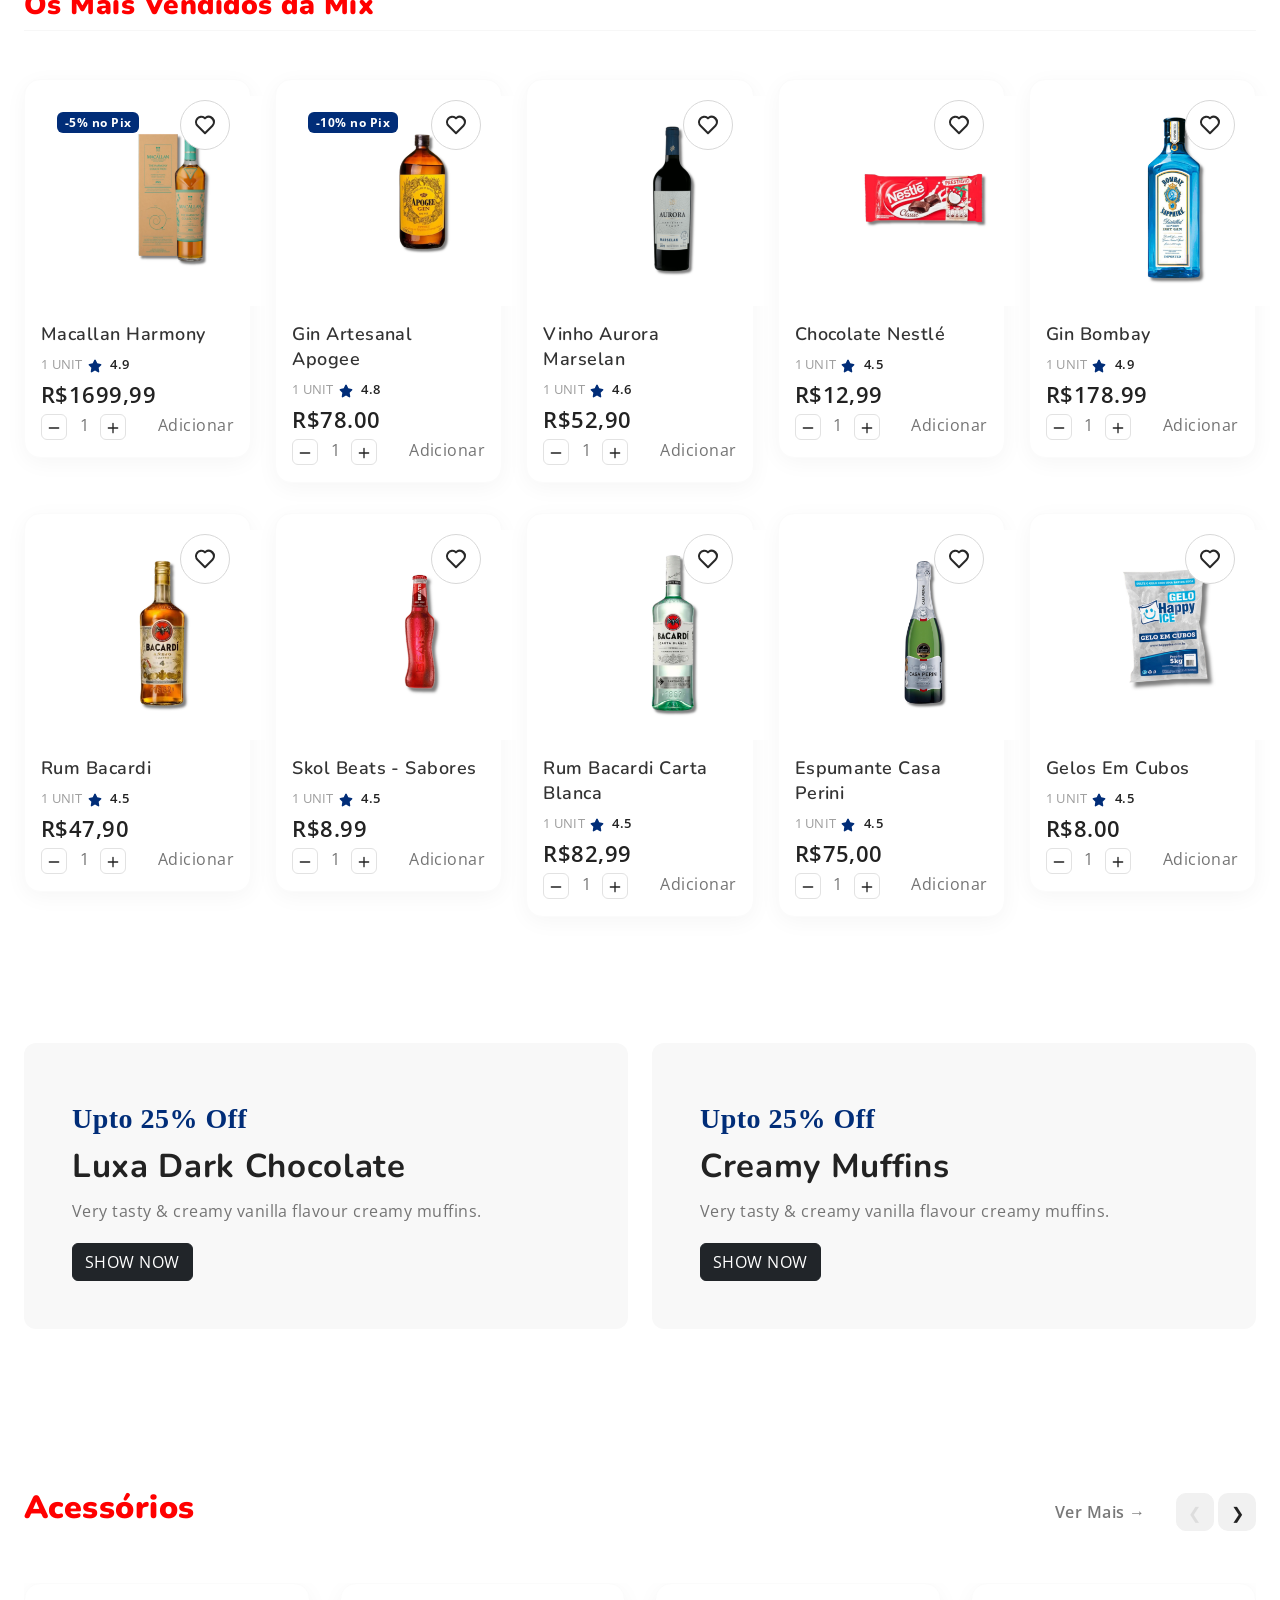
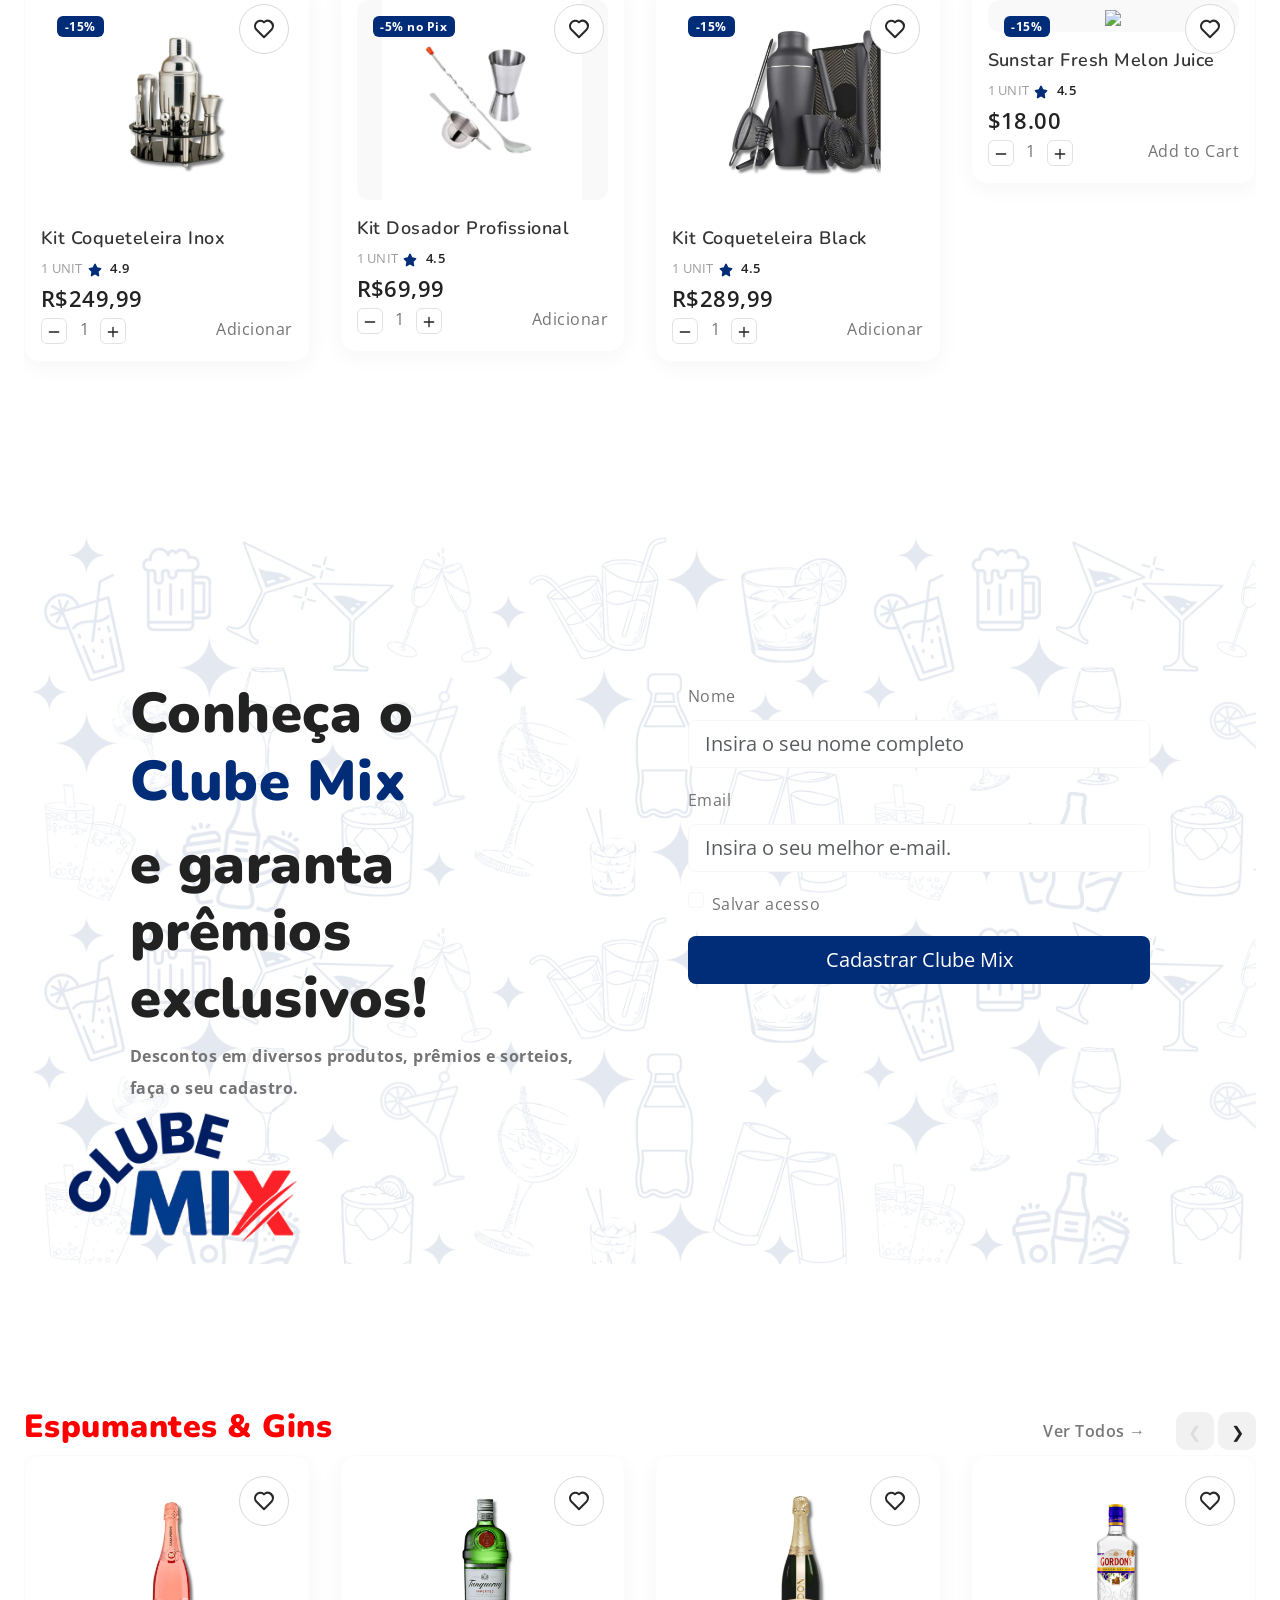
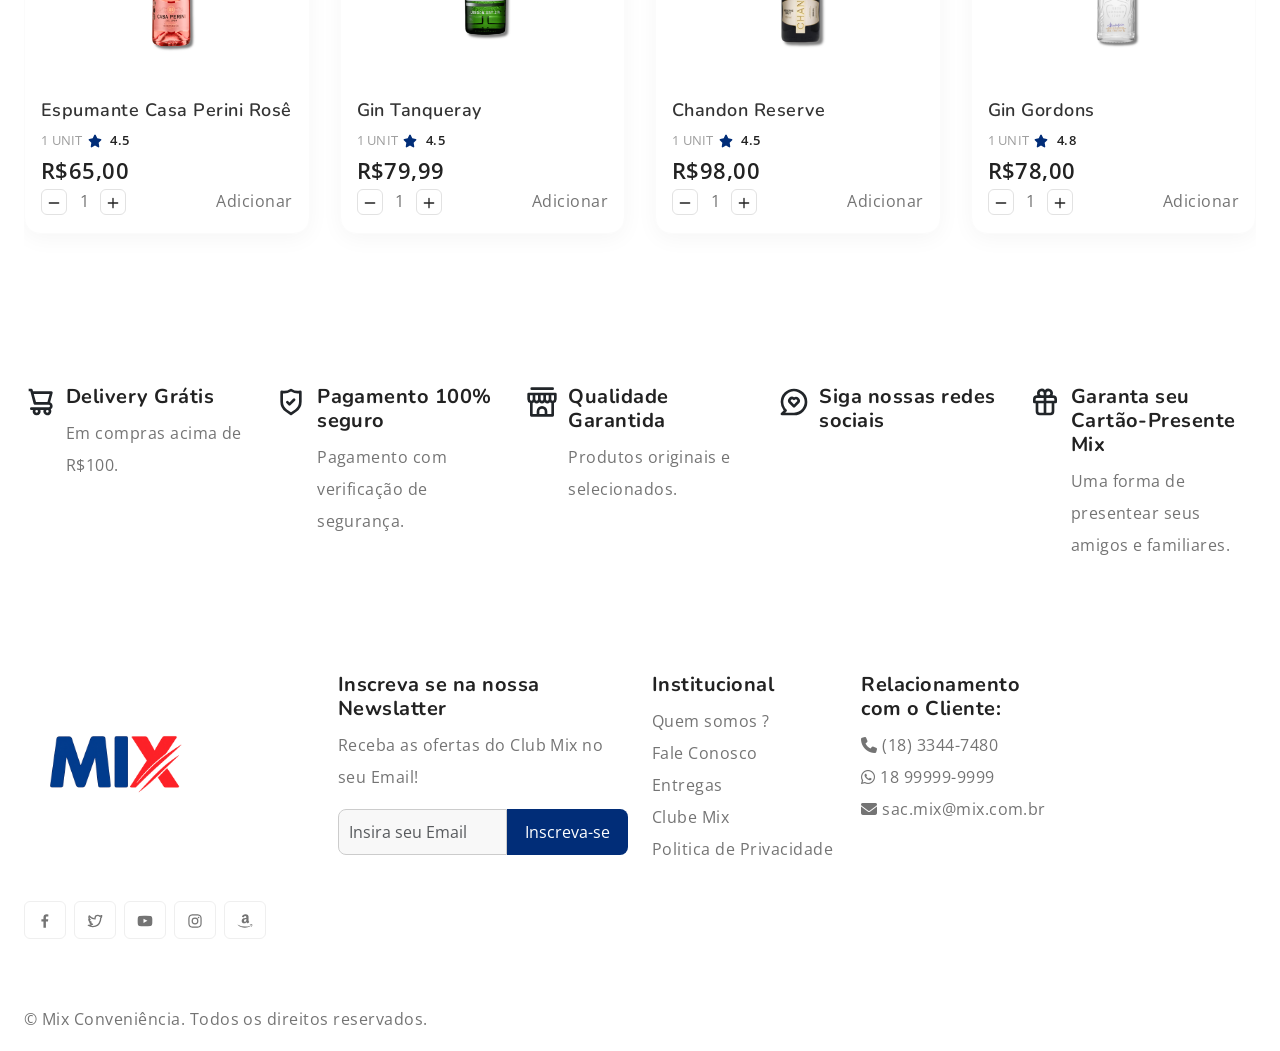
==== commit e5f90c5c: "Alterações de categorias" ====
--- a/index.html
+++ b/index.html
@@ -752,196 +752,8 @@
                   <!-- / product-grid -->
                   
                 </div>
-  
-                <div class="tab-pane fade" id="nav-juices" role="tabpanel" aria-labelledby="nav-juices-tab">
-
-                  <div class="product-grid row row-cols-1 row-cols-sm-2 row-cols-md-3 row-cols-lg-4 row-cols-xl-5">
-
-                    <div class="col">
-                      <div class="product-item">
-                        <a href="#" class="btn-wishlist"><svg width="24" height="24"><use xlink:href="#heart"></use></svg></a>
-                        <figure>
-                          <a href="index.html" title="Product Title">
-                            <img src="images/thumb-cucumber.png"  class="tab-image">
-                          </a>
-                        </figure>
-                        <h3>Sunstar Fresh Melon Juice</h3>
-                        <span class="qty">1 Unit</span><span class="rating"><svg width="24" height="24" class="text-primary"><use xlink:href="#star-solid"></use></svg> 4.5</span>
-                        <span class="price">$18.00</span>
-                        <div class="d-flex align-items-center justify-content-between">
-                          <div class="input-group product-qty">
-                              <span class="input-group-btn">
-                                  <button type="button" class="quantity-left-minus btn btn-danger btn-number" data-type="minus">
-                                    <svg width="16" height="16"><use xlink:href="#minus"></use></svg>
-                                  </button>
-                              </span>
-                              <input type="text" id="quantity" name="quantity" class="form-control input-number" value="1">
-                              <span class="input-group-btn">
-                                  <button type="button" class="quantity-right-plus btn btn-success btn-number" data-type="plus">
-                                      <svg width="16" height="16"><use xlink:href="#plus"></use></svg>
-                                  </button>
-                              </span>
-                          </div>
-                          <a href="#" class="nav-link">Add to Cart <iconify-icon icon="uil:shopping-cart"></a>
-                        </div>
-                      </div>
-                    </div>
-
-                    <div class="col">
-                      <div class="product-item">
-                        <a href="#" class="btn-wishlist"><svg width="24" height="24"><use xlink:href="#heart"></use></svg></a>
-                        <figure>
-                          <a href="index.html" title="Product Title">
-                            <img src="images/thumb-milk.png"  class="tab-image">
-                          </a>
-                        </figure>
-                        <h3>Sunstar Fresh Melon Juice</h3>
-                        <span class="qty">1 Unit</span><span class="rating"><svg width="24" height="24" class="text-primary"><use xlink:href="#star-solid"></use></svg> 4.5</span>
-                        <span class="price">$18.00</span>
-                        <div class="d-flex align-items-center justify-content-between">
-                          <div class="input-group product-qty">
-                              <span class="input-group-btn">
-                                  <button type="button" class="quantity-left-minus btn btn-danger btn-number" data-type="minus">
-                                    <svg width="16" height="16"><use xlink:href="#minus"></use></svg>
-                                  </button>
-                              </span>
-                              <input type="text" id="quantity" name="quantity" class="form-control input-number" value="1">
-                              <span class="input-group-btn">
-                                  <button type="button" class="quantity-right-plus btn btn-success btn-number" data-type="plus">
-                                      <svg width="16" height="16"><use xlink:href="#plus"></use></svg>
-                                  </button>
-                              </span>
-                          </div>
-                          <a href="#" class="nav-link">Add to Cart <iconify-icon icon="uil:shopping-cart"></a>
-                        </div>
-                      </div>
-                    </div>
-                  
-                    <div class="col">
-                      <div class="product-item">
-                        <a href="#" class="btn-wishlist"><svg width="24" height="24"><use xlink:href="#heart"></use></svg></a>
-                        <figure>
-                          <a href="index.html" title="Product Title">
-                            <img src="images/thumb-tomatoes.png"  class="tab-image">
-                          </a>
-                        </figure>
-                        <h3>Sunstar Fresh Melon Juice</h3>
-                        <span class="qty">1 Unit</span><span class="rating"><svg width="24" height="24" class="text-primary"><use xlink:href="#star-solid"></use></svg> 4.5</span>
-                        <span class="price">$18.00</span>
-                        <div class="d-flex align-items-center justify-content-between">
-                          <div class="input-group product-qty">
-                              <span class="input-group-btn">
-                                  <button type="button" class="quantity-left-minus btn btn-danger btn-number" data-type="minus">
-                                    <svg width="16" height="16"><use xlink:href="#minus"></use></svg>
-                                  </button>
-                              </span>
-                              <input type="text" id="quantity" name="quantity" class="form-control input-number" value="1">
-                              <span class="input-group-btn">
-                                  <button type="button" class="quantity-right-plus btn btn-success btn-number" data-type="plus">
-                                      <svg width="16" height="16"><use xlink:href="#plus"></use></svg>
-                                  </button>
-                              </span>
-                          </div>
-                          <a href="#" class="nav-link">Add to Cart <iconify-icon icon="uil:shopping-cart"></a>
-                        </div>
-                      </div>
-                    </div>
-
-                    <div class="col">
-                      <div class="product-item">
-                        <a href="#" class="btn-wishlist"><svg width="24" height="24"><use xlink:href="#heart"></use></svg></a>
-                        <figure>
-                          <a href="index.html" title="Product Title">
-                            <img src="images/thumb-tomatoketchup.png"  class="tab-image">
-                          </a>
-                        </figure>
-                        <h3>Sunstar Fresh Melon Juice</h3>
-                        <span class="qty">1 Unit</span><span class="rating"><svg width="24" height="24" class="text-primary"><use xlink:href="#star-solid"></use></svg> 4.5</span>
-                        <span class="price">$18.00</span>
-                        <div class="d-flex align-items-center justify-content-between">
-                          <div class="input-group product-qty">
-                              <span class="input-group-btn">
-                                  <button type="button" class="quantity-left-minus btn btn-danger btn-number" data-type="minus">
-                                    <svg width="16" height="16"><use xlink:href="#minus"></use></svg>
-                                  </button>
-                              </span>
-                              <input type="text" id="quantity" name="quantity" class="form-control input-number" value="1">
-                              <span class="input-group-btn">
-                                  <button type="button" class="quantity-right-plus btn btn-success btn-number" data-type="plus">
-                                      <svg width="16" height="16"><use xlink:href="#plus"></use></svg>
-                                  </button>
-                              </span>
-                          </div>
-                          <a href="#" class="nav-link">Add to Cart <iconify-icon icon="uil:shopping-cart"></a>
-                        </div>
-                      </div>
-                    </div>
-
-                    <div class="col">
-                      <div class="product-item">
-                        <a href="#" class="btn-wishlist"><svg width="24" height="24"><use xlink:href="#heart"></use></svg></a>
-                        <figure>
-                          <a href="index.html" title="Product Title">
-                            <img src="images/thumb-bananas.png"  class="tab-image">
-                          </a>
-                        </figure>
-                        <h3>Sunstar Fresh Melon Juice</h3>
-                        <span class="qty">1 Unit</span><span class="rating"><svg width="24" height="24" class="text-primary"><use xlink:href="#star-solid"></use></svg> 4.5</span>
-                        <span class="price">$18.00</span>
-                        <div class="d-flex align-items-center justify-content-between">
-                          <div class="input-group product-qty">
-                              <span class="input-group-btn">
-                                  <button type="button" class="quantity-left-minus btn btn-danger btn-number" data-type="minus">
-                                    <svg width="16" height="16"><use xlink:href="#minus"></use></svg>
-                                  </button>
-                              </span>
-                              <input type="text" id="quantity" name="quantity" class="form-control input-number" value="1">
-                              <span class="input-group-btn">
-                                  <button type="button" class="quantity-right-plus btn btn-success btn-number" data-type="plus">
-                                      <svg width="16" height="16"><use xlink:href="#plus"></use></svg>
-                                  </button>
-                              </span>
-                          </div>
-                          <a href="#" class="nav-link">Add to Cart <iconify-icon icon="uil:shopping-cart"></a>
-                        </div>
-                      </div>
-                    </div>
-
-                    <div class="col">
-                      <div class="product-item">
-                        <a href="#" class="btn-wishlist"><svg width="24" height="24"><use xlink:href="#heart"></use></svg></a>
-                        <figure>
-                          <a href="index.html" title="Product Title">
-                            <img src="images/thumb-bananas.png"  class="tab-image">
-                          </a>
-                        </figure>
-                        <h3>Sunstar Fresh Melon Juice</h3>
-                        <span class="qty">1 Unit</span><span class="rating"><svg width="24" height="24" class="text-primary"><use xlink:href="#star-solid"></use></svg> 4.5</span>
-                        <span class="price">$18.00</span>
-                        <div class="d-flex align-items-center justify-content-between">
-                          <div class="input-group product-qty">
-                              <span class="input-group-btn">
-                                  <button type="button" class="quantity-left-minus btn btn-danger btn-number" data-type="minus">
-                                    <svg width="16" height="16"><use xlink:href="#minus"></use></svg>
-                                  </button>
-                              </span>
-                              <input type="text" id="quantity" name="quantity" class="form-control input-number" value="1">
-                              <span class="input-group-btn">
-                                  <button type="button" class="quantity-right-plus btn btn-success btn-number" data-type="plus">
-                                      <svg width="16" height="16"><use xlink:href="#plus"></use></svg>
-                                  </button>
-                              </span>
-                          </div>
-                          <a href="#" class="nav-link">Add to Cart <iconify-icon icon="uil:shopping-cart"></a>
-                        </div>
-                      </div>
-                    </div>
-
-                  </div>
-                  <!-- / product-grid -->
-                  
-                </div>
-                
+        
+                </div> 
               </div>
             </div>
 
@@ -992,10 +804,10 @@
 
             <div class="section-header d-flex flex-wrap justify-content-between my-5">
               
-              <h2 class="section-title">Best selling products</h2>
+              <h2 class="section-title"><b style="color:red">Acessórios </b> </h2>
 
               <div class="d-flex align-items-center">
-                <a href="#" class="btn-link text-decoration-none">View All Categories →</a>
+                <a href="#" class="btn-link text-decoration-none">Ver Mais →</a>
                 <div class="swiper-buttons">
                   <button class="swiper-prev products-carousel-prev btn btn-primary">❮</button>
                   <button class="swiper-next products-carousel-next btn btn-primary">❯</button>
@@ -1016,12 +828,12 @@
                   <a href="#" class="btn-wishlist"><svg width="24" height="24"><use xlink:href="#heart"></use></svg></a>
                   <figure>
                     <a href="index.html" title="Product Title">
-                      <img src="images/thumb-tomatoes.png"  class="tab-image">
+                      <img src="images/imagens site/tudobranco/coqueteleira.png"  class="tab-image">
                     </a>
                   </figure>
-                  <h3>Sunstar Fresh Melon Juice</h3>
-                  <span class="qty">1 Unit</span><span class="rating"><svg width="24" height="24" class="text-primary"><use xlink:href="#star-solid"></use></svg> 4.5</span>
-                  <span class="price">$18.00</span>
+                  <h3>Kit Coqueteleira Inox </h3>
+                  <span class="qty">1 Unit</span><span class="rating"><svg width="24" height="24" class="text-primary"><use xlink:href="#star-solid"></use></svg> 4.9</span>
+                  <span class="price">R$249,99</span>
                   <div class="d-flex align-items-center justify-content-between">
                     <div class="input-group product-qty">
                         <span class="input-group-btn">
@@ -1036,7 +848,36 @@
                             </button>
                         </span>
                     </div>
-                    <a href="#" class="nav-link">Add to Cart <iconify-icon icon="uil:shopping-cart"></a>
+                    <a href="#" class="nav-link">Adicionar <iconify-icon icon="uil:shopping-cart"></a>
+                  </div>
+                </div>
+
+                <div class="product-item swiper-slide">
+                  <span class="badge bg-success position-absolute m-3">-5% no Pix </span>
+                  <a href="#" class="btn-wishlist"><svg width="24" height="24"><use xlink:href="#heart"></use></svg></a>
+                  <figure>
+                    <a href="index.html" title="Product Title">
+                      <img src="images/kitdosador.png"  class="tab-image">
+                    </a>
+                  </figure>
+                  <h3>Kit Dosador Profissional </h3>
+                  <span class="qty">1 Unit</span><span class="rating"><svg width="24" height="24" class="text-primary"><use xlink:href="#star-solid"></use></svg> 4.5</span>
+                  <span class="price">R$69,99</span>
+                  <div class="d-flex align-items-center justify-content-between">
+                    <div class="input-group product-qty">
+                        <span class="input-group-btn">
+                            <button type="button" class="quantity-left-minus btn btn-danger btn-number" data-type="minus">
+                              <svg width="16" height="16"><use xlink:href="#minus"></use></svg>
+                            </button>
+                        </span>
+                        <input type="text" id="quantity" name="quantity" class="form-control input-number" value="1">
+                        <span class="input-group-btn">
+                            <button type="button" class="quantity-right-plus btn btn-success btn-number" data-type="plus">
+                                <svg width="16" height="16"><use xlink:href="#plus"></use></svg>
+                            </button>
+                        </span>
+                    </div>
+                    <a href="#" class="nav-link">Adicionar <iconify-icon icon="uil:shopping-cart"></a>
                   </div>
                 </div>
 
@@ -1045,12 +886,12 @@
                   <a href="#" class="btn-wishlist"><svg width="24" height="24"><use xlink:href="#heart"></use></svg></a>
                   <figure>
                     <a href="index.html" title="Product Title">
-                      <img src="images/thumb-tomatoketchup.png"  class="tab-image">
+                      <img src="images/imagens site/tudobranco/coqueteleirapreta.png"  class="tab-image">
                     </a>
                   </figure>
-                  <h3>Sunstar Fresh Melon Juice</h3>
+                  <h3>Kit Coqueteleira Black </h3>
                   <span class="qty">1 Unit</span><span class="rating"><svg width="24" height="24" class="text-primary"><use xlink:href="#star-solid"></use></svg> 4.5</span>
-                  <span class="price">$18.00</span>
+                  <span class="price">R$289,99 </span>
                   <div class="d-flex align-items-center justify-content-between">
                     <div class="input-group product-qty">
                         <span class="input-group-btn">
@@ -1065,36 +906,7 @@
                             </button>
                         </span>
                     </div>
-                    <a href="#" class="nav-link">Add to Cart <iconify-icon icon="uil:shopping-cart"></a>
-                  </div>
-                </div>
-
-                <div class="product-item swiper-slide">
-                  <span class="badge bg-success position-absolute m-3">-15%</span>
-                  <a href="#" class="btn-wishlist"><svg width="24" height="24"><use xlink:href="#heart"></use></svg></a>
-                  <figure>
-                    <a href="index.html" title="Product Title">
-                      <img src="images/thumb-bananas.png"  class="tab-image">
-                    </a>
-                  </figure>
-                  <h3>Sunstar Fresh Melon Juice</h3>
-                  <span class="qty">1 Unit</span><span class="rating"><svg width="24" height="24" class="text-primary"><use xlink:href="#star-solid"></use></svg> 4.5</span>
-                  <span class="price">$18.00</span>
-                  <div class="d-flex align-items-center justify-content-between">
-                    <div class="input-group product-qty">
-                        <span class="input-group-btn">
-                            <button type="button" class="quantity-left-minus btn btn-danger btn-number" data-type="minus">
-                              <svg width="16" height="16"><use xlink:href="#minus"></use></svg>
-                            </button>
-                        </span>
-                        <input type="text" id="quantity" name="quantity" class="form-control input-number" value="1">
-                        <span class="input-group-btn">
-                            <button type="button" class="quantity-right-plus btn btn-success btn-number" data-type="plus">
-                                <svg width="16" height="16"><use xlink:href="#plus"></use></svg>
-                            </button>
-                        </span>
-                    </div>
-                    <a href="#" class="nav-link">Add to Cart <iconify-icon icon="uil:shopping-cart"></a>
+                    <a href="#" class="nav-link">Adicionar <iconify-icon icon="uil:shopping-cart"></a>
                   </div>
                 </div>
 
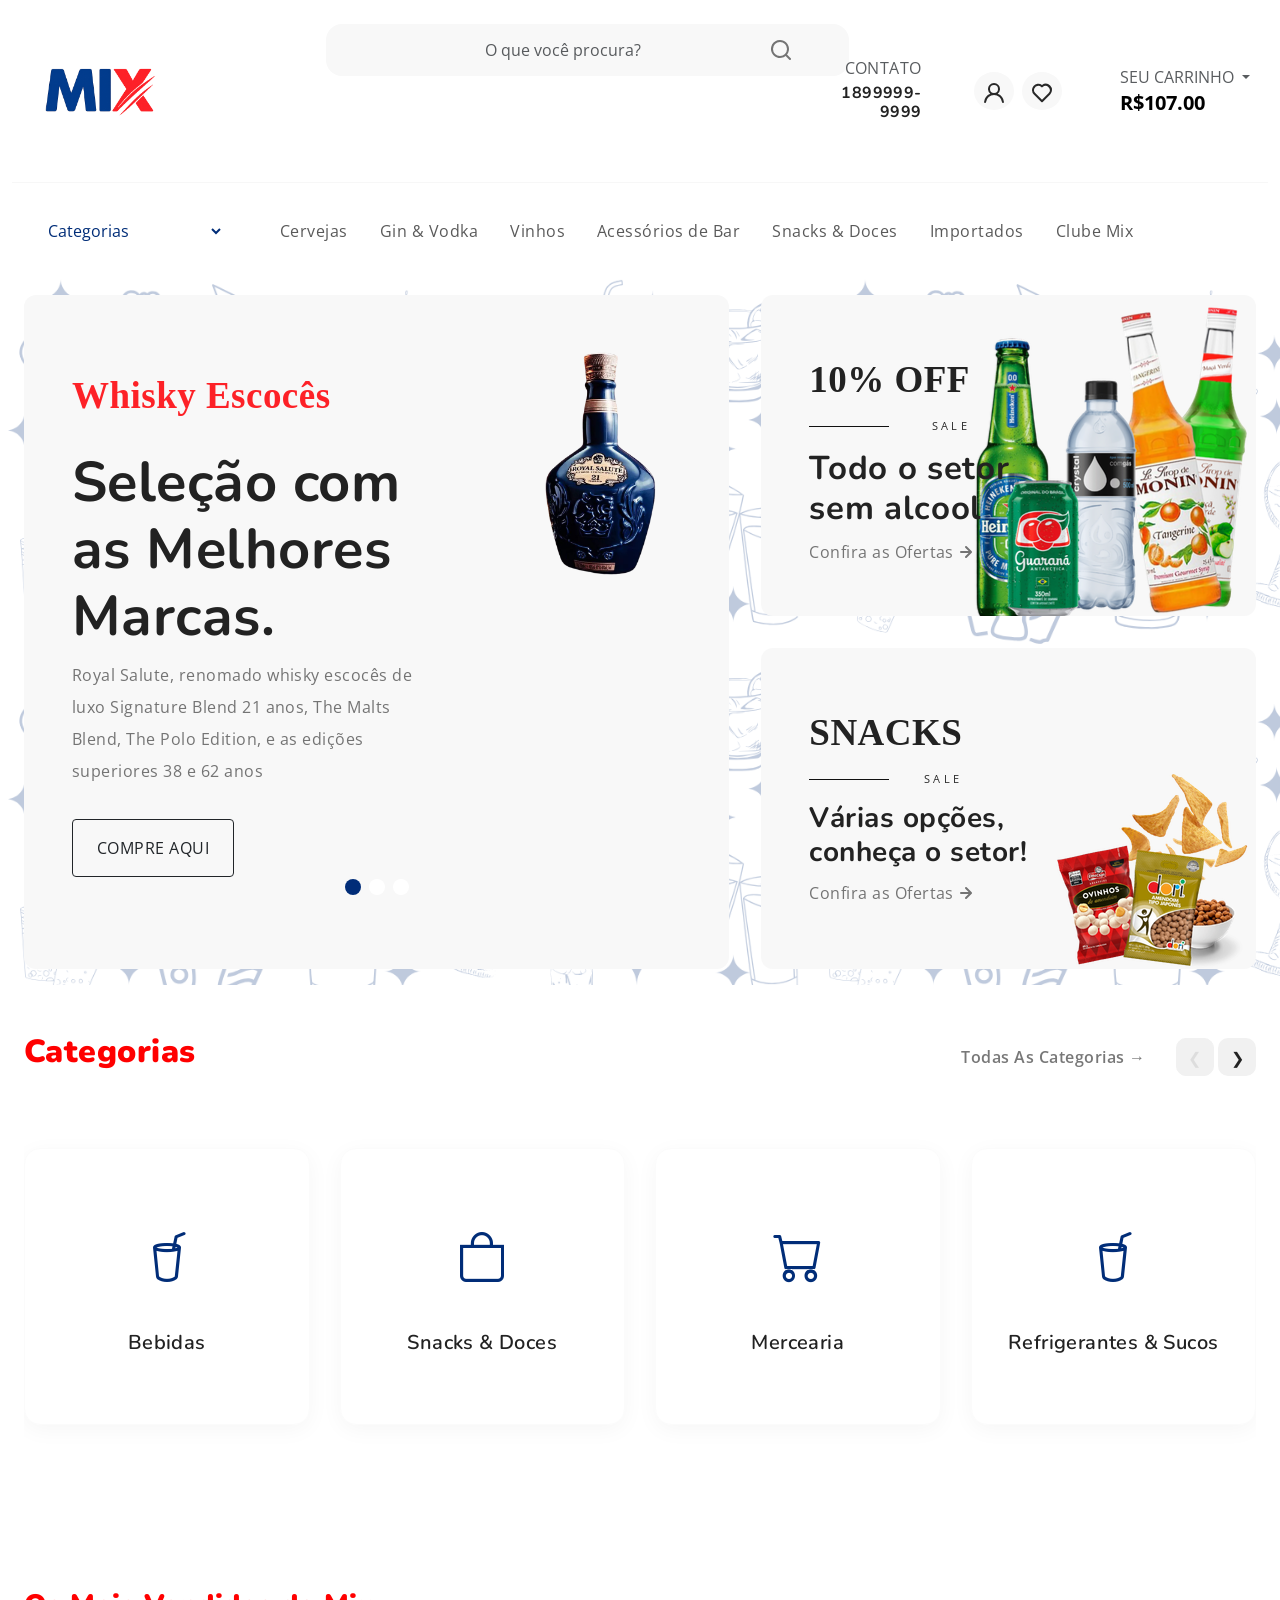
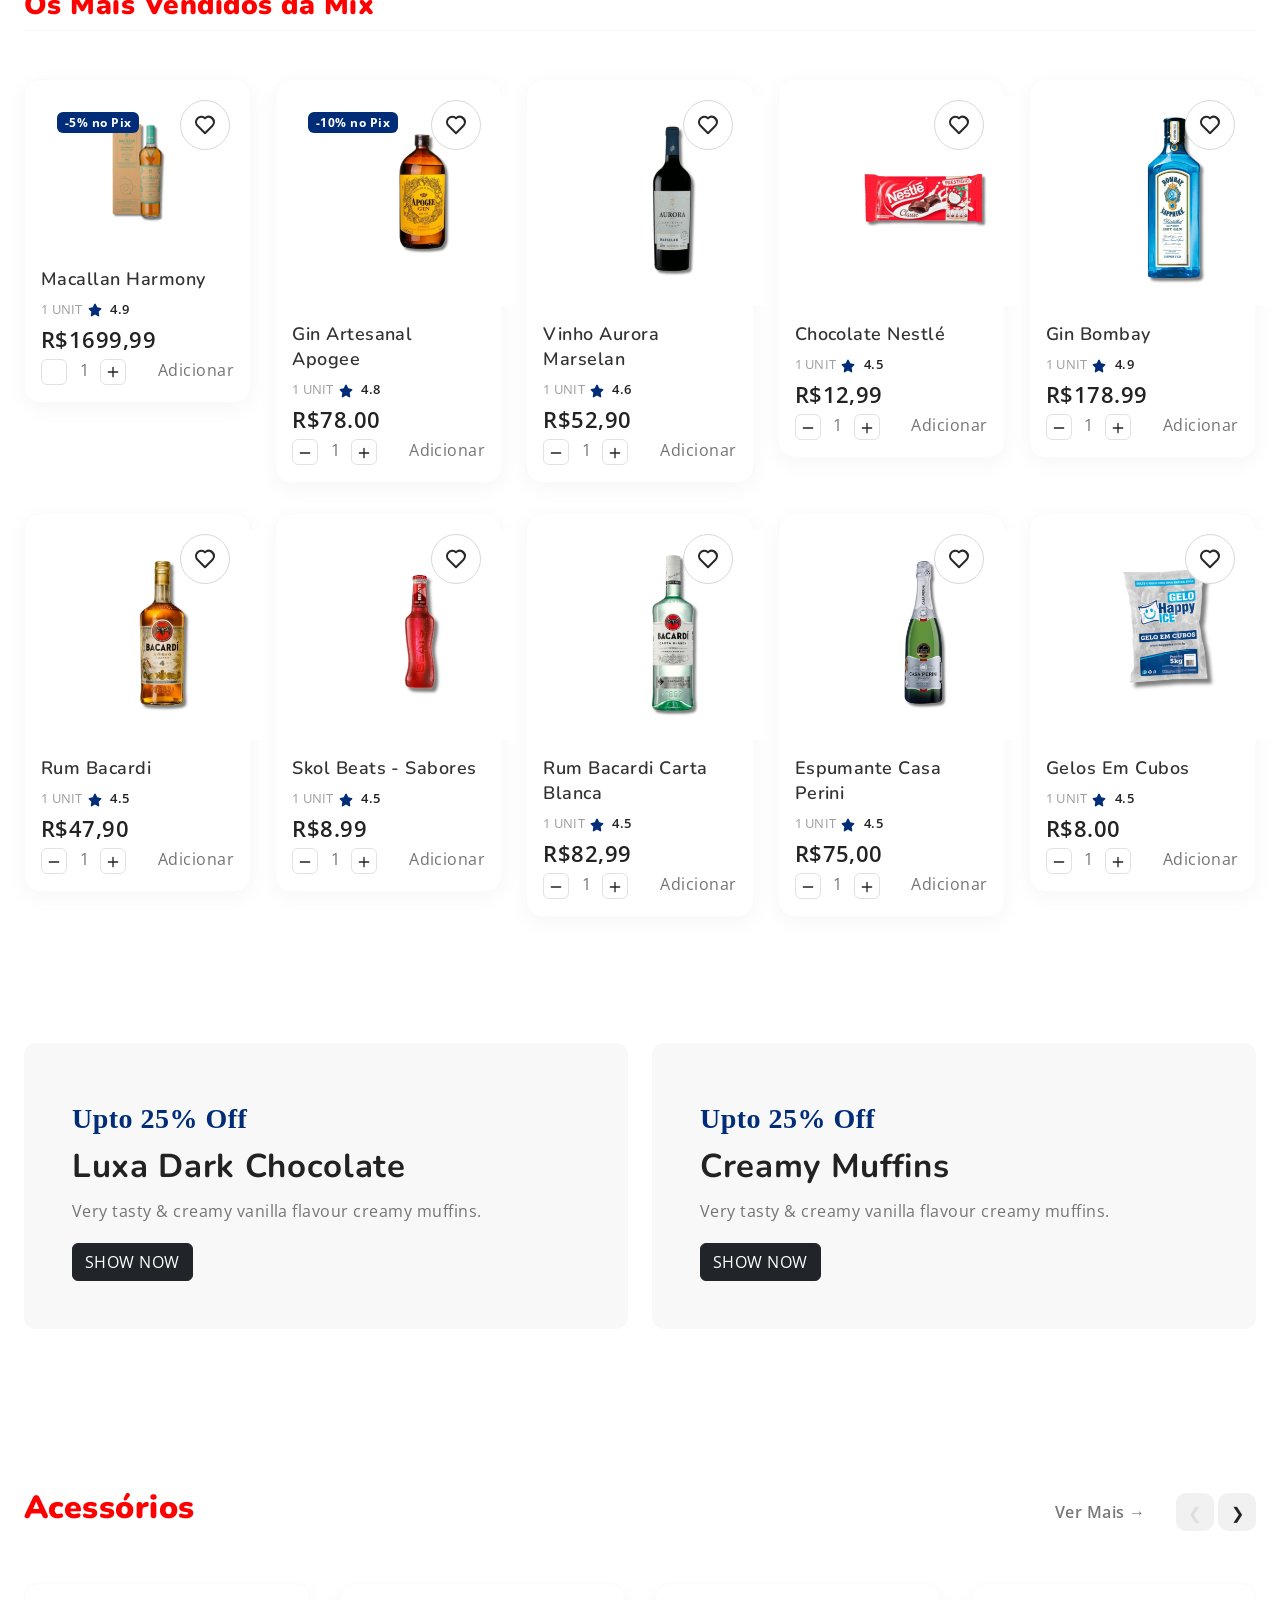
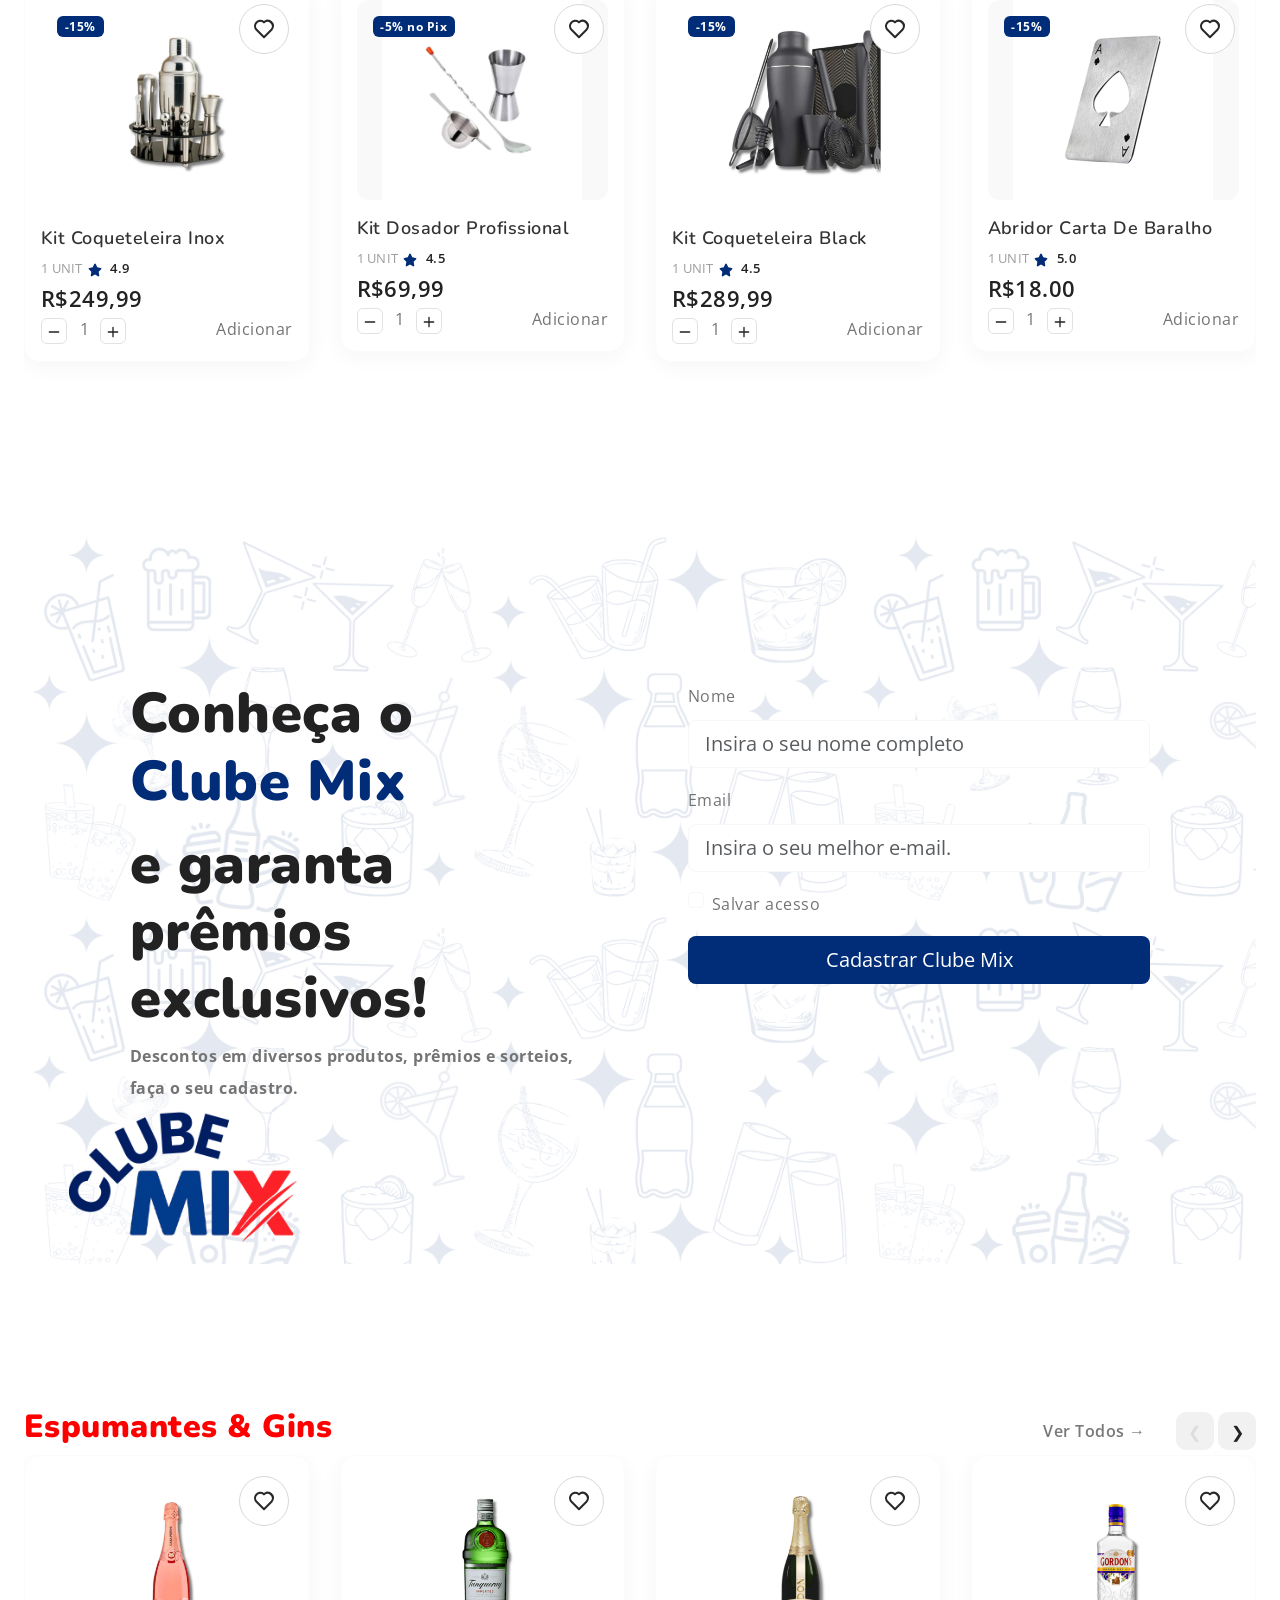
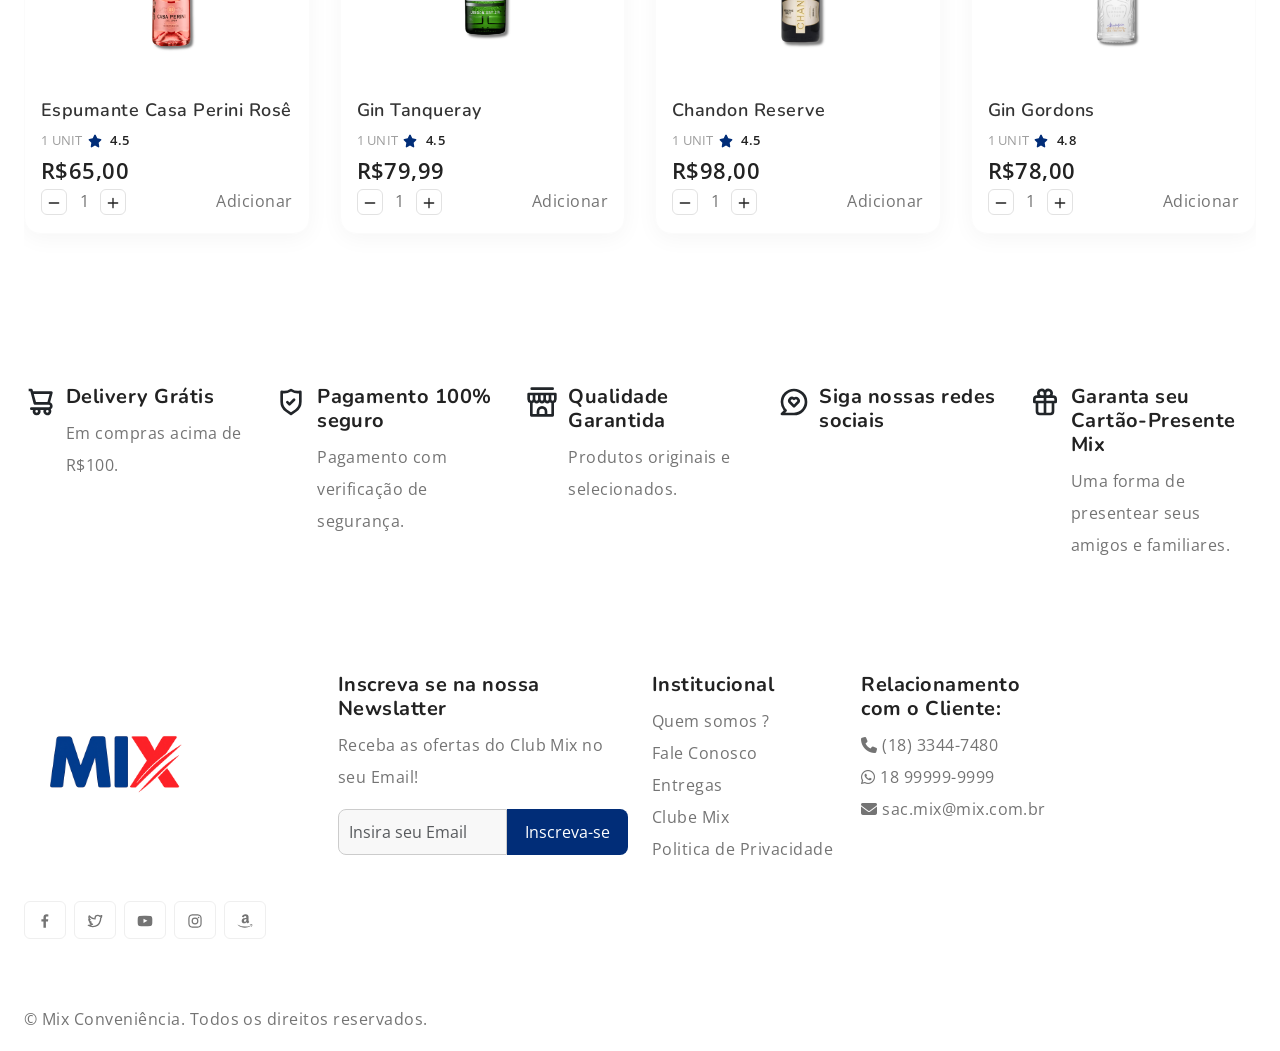
==== commit 055bade6: "inserção da pag prod ind, e mais imagens" ====
--- a/index.html
+++ b/index.html
@@ -452,7 +452,9 @@
                         <a href="#" class="btn-wishlist"><svg width="24" height="24"><use xlink:href="#heart"></use></svg></a>
                         <figure>
                           <a href="index.html" title="Product Title">
-                            <img src="images/imagens site/tudobranco/macallanharmony.png"  class="tab-image" alt="macallanharmony">
+                            <a href="prodind.html">
+  <img src="images/imagens site/tudobranco/macallanharmony.png" class="img-fluid" alt="mac">
+</a>
                           </a>
                         </figure>
                         <h3>Macallan Harmony </h3>
@@ -462,7 +464,7 @@
                           <div class="input-group product-qty">
                               <span class="input-group-btn">
                                   <button type="button" class="quantity-left-minus btn btn-danger btn-number" data-type="minus">
-                                    <svg width="16" height="16"><use xlink:href="#minus"></use></svg>
+                                    <svg width="16" height="16"><use xlink: href="prodind.html"></use></svg>
                                   </button>
                               </span>
                               <input type="text" id="quantity" name="quantity" class="form-control input-number" value="1">
@@ -915,12 +917,12 @@
                   <a href="#" class="btn-wishlist"><svg width="24" height="24"><use xlink:href="#heart"></use></svg></a>
                   <figure>
                     <a href="index.html" title="Product Title">
-                      <img src="images/thumb-bananas.png"  class="tab-image">
+                      <img src="images/abridor .png"  class="tab-image">
                     </a>
                   </figure>
-                  <h3>Sunstar Fresh Melon Juice</h3>
-                  <span class="qty">1 Unit</span><span class="rating"><svg width="24" height="24" class="text-primary"><use xlink:href="#star-solid"></use></svg> 4.5</span>
-                  <span class="price">$18.00</span>
+                  <h3>Abridor Carta de Baralho </h3>
+                  <span class="qty">1 Unit</span><span class="rating"><svg width="24" height="24" class="text-primary"><use xlink:href="#star-solid"></use></svg> 5.0 </span>
+                  <span class="price">R$18.00</span>
                   <div class="d-flex align-items-center justify-content-between">
                     <div class="input-group product-qty">
                         <span class="input-group-btn">
@@ -935,19 +937,19 @@
                             </button>
                         </span>
                     </div>
-                    <a href="#" class="nav-link">Add to Cart <iconify-icon icon="uil:shopping-cart"></a>
+                    <a href="#" class="nav-link">Adicionar <iconify-icon icon="uil:shopping-cart"></a>
                   </div>
                 </div>
                 <div class="product-item swiper-slide">
                   <a href="#" class="btn-wishlist"><svg width="24" height="24"><use xlink:href="#heart"></use></svg></a>
                   <figure>
                     <a href="index.html" title="Product Title">
-                      <img src="images/thumb-tomatoes.png"  class="tab-image">
+                      <img src="images/canudo.png"  class="tab-image">
                     </a>
                   </figure>
-                  <h3>Sunstar Fresh Melon Juice</h3>
-                  <span class="qty">1 Unit</span><span class="rating"><svg width="24" height="24" class="text-primary"><use xlink:href="#star-solid"></use></svg> 4.5</span>
-                  <span class="price">$18.00</span>
+                  <h3>Kit de Canudos em Inox </h3>
+                  <span class="qty">6 Units</span><span class="rating"><svg width="24" height="24" class="text-primary"><use xlink:href="#star-solid"></use></svg> 4.8</span>
+                  <span class="price">R$68.00</span>
                   <div class="d-flex align-items-center justify-content-between">
                     <div class="input-group product-qty">
                         <span class="input-group-btn">
@@ -962,7 +964,7 @@
                             </button>
                         </span>
                     </div>
-                    <a href="#" class="nav-link">Add to Cart <iconify-icon icon="uil:shopping-cart"></a>
+                    <a href="#" class="nav-link">Adicionar <iconify-icon icon="uil:shopping-cart"></a>
                   </div>
                 </div>
 
@@ -970,12 +972,12 @@
                   <a href="#" class="btn-wishlist"><svg width="24" height="24"><use xlink:href="#heart"></use></svg></a>
                   <figure>
                     <a href="index.html" title="Product Title">
-                      <img src="images/thumb-tomatoketchup.png"  class="tab-image">
+                      <img src="images/tacadechampanhe.png"  class="tab-image">
                     </a>
                   </figure>
-                  <h3>Sunstar Fresh Melon Juice</h3>
-                  <span class="qty">1 Unit</span><span class="rating"><svg width="24" height="24" class="text-primary"><use xlink:href="#star-solid"></use></svg> 4.5</span>
-                  <span class="price">$18.00</span>
+                  <h3>Kit Taças de Champanhe </h3>
+                  <span class="qty">6 Units</span><span class="rating"><svg width="24" height="24" class="text-primary"><use xlink:href="#star-solid"></use></svg> 4.5</span>
+                  <span class="price">R$129,90</span>
                   <div class="d-flex align-items-center justify-content-between">
                     <div class="input-group product-qty">
                         <span class="input-group-btn">
@@ -990,7 +992,7 @@
                             </button>
                         </span>
                     </div>
-                    <a href="#" class="nav-link">Add to Cart <iconify-icon icon="uil:shopping-cart"></a>
+                    <a href="#" class="nav-link">Adicionar <iconify-icon icon="uil:shopping-cart"></a>
                   </div>
                 </div>
 
@@ -998,12 +1000,12 @@
                   <a href="#" class="btn-wishlist"><svg width="24" height="24"><use xlink:href="#heart"></use></svg></a>
                   <figure>
                     <a href="index.html" title="Product Title">
-                      <img src="images/thumb-bananas.png"  class="tab-image">
+                      <img src="images/tacademartini.png"  class="tab-image">
                     </a>
                   </figure>
-                  <h3>Sunstar Fresh Melon Juice</h3>
-                  <span class="qty">1 Unit</span><span class="rating"><svg width="24" height="24" class="text-primary"><use xlink:href="#star-solid"></use></svg> 4.5</span>
-                  <span class="price">$18.00</span>
+                  <h3>Kit Taças Martini </h3>
+                  <span class="qty">6 Units</span><span class="rating"><svg width="24" height="24" class="text-primary"><use xlink:href="#star-solid"></use></svg> 4.5</span>
+                  <span class="price">R$159,90</span>
                   <div class="d-flex align-items-center justify-content-between">
                     <div class="input-group product-qty">
                         <span class="input-group-btn">
@@ -1018,7 +1020,7 @@
                             </button>
                         </span>
                     </div>
-                    <a href="#" class="nav-link">Add to Cart <iconify-icon icon="uil:shopping-cart"></a>
+                    <a href="#" class="nav-link">Adicionar <iconify-icon icon="uil:shopping-cart"></a>
                   </div>
                 </div>
 
@@ -1026,12 +1028,12 @@
                   <a href="#" class="btn-wishlist"><svg width="24" height="24"><use xlink:href="#heart"></use></svg></a>
                   <figure>
                     <a href="index.html" title="Product Title">
-                      <img src="images/thumb-bananas.png"  class="tab-image">
+                      <img src="images/tacadeagua.png"  class="tab-image">
                     </a>
                   </figure>
-                  <h3>Sunstar Fresh Melon Juice</h3>
-                  <span class="qty">1 Unit</span><span class="rating"><svg width="24" height="24" class="text-primary"><use xlink:href="#star-solid"></use></svg> 4.5</span>
-                  <span class="price">$18.00</span>
+                  <h3>Kit Taça de Água </h3>
+                  <span class="qty">6 Units</span><span class="rating"><svg width="24" height="24" class="text-primary"><use xlink:href="#star-solid"></use></svg> 4.5</span>
+                  <span class="price">R$98,00</span>
                   <div class="d-flex align-items-center justify-content-between">
                     <div class="input-group product-qty">
                         <span class="input-group-btn">
@@ -1046,7 +1048,7 @@
                             </button>
                         </span>
                     </div>
-                    <a href="#" class="nav-link">Add to Cart <iconify-icon icon="uil:shopping-cart"></a>
+                    <a href="#" class="nav-link">Adicionar <iconify-icon icon="uil:shopping-cart"></a>
                   </div>
                 </div>
                 
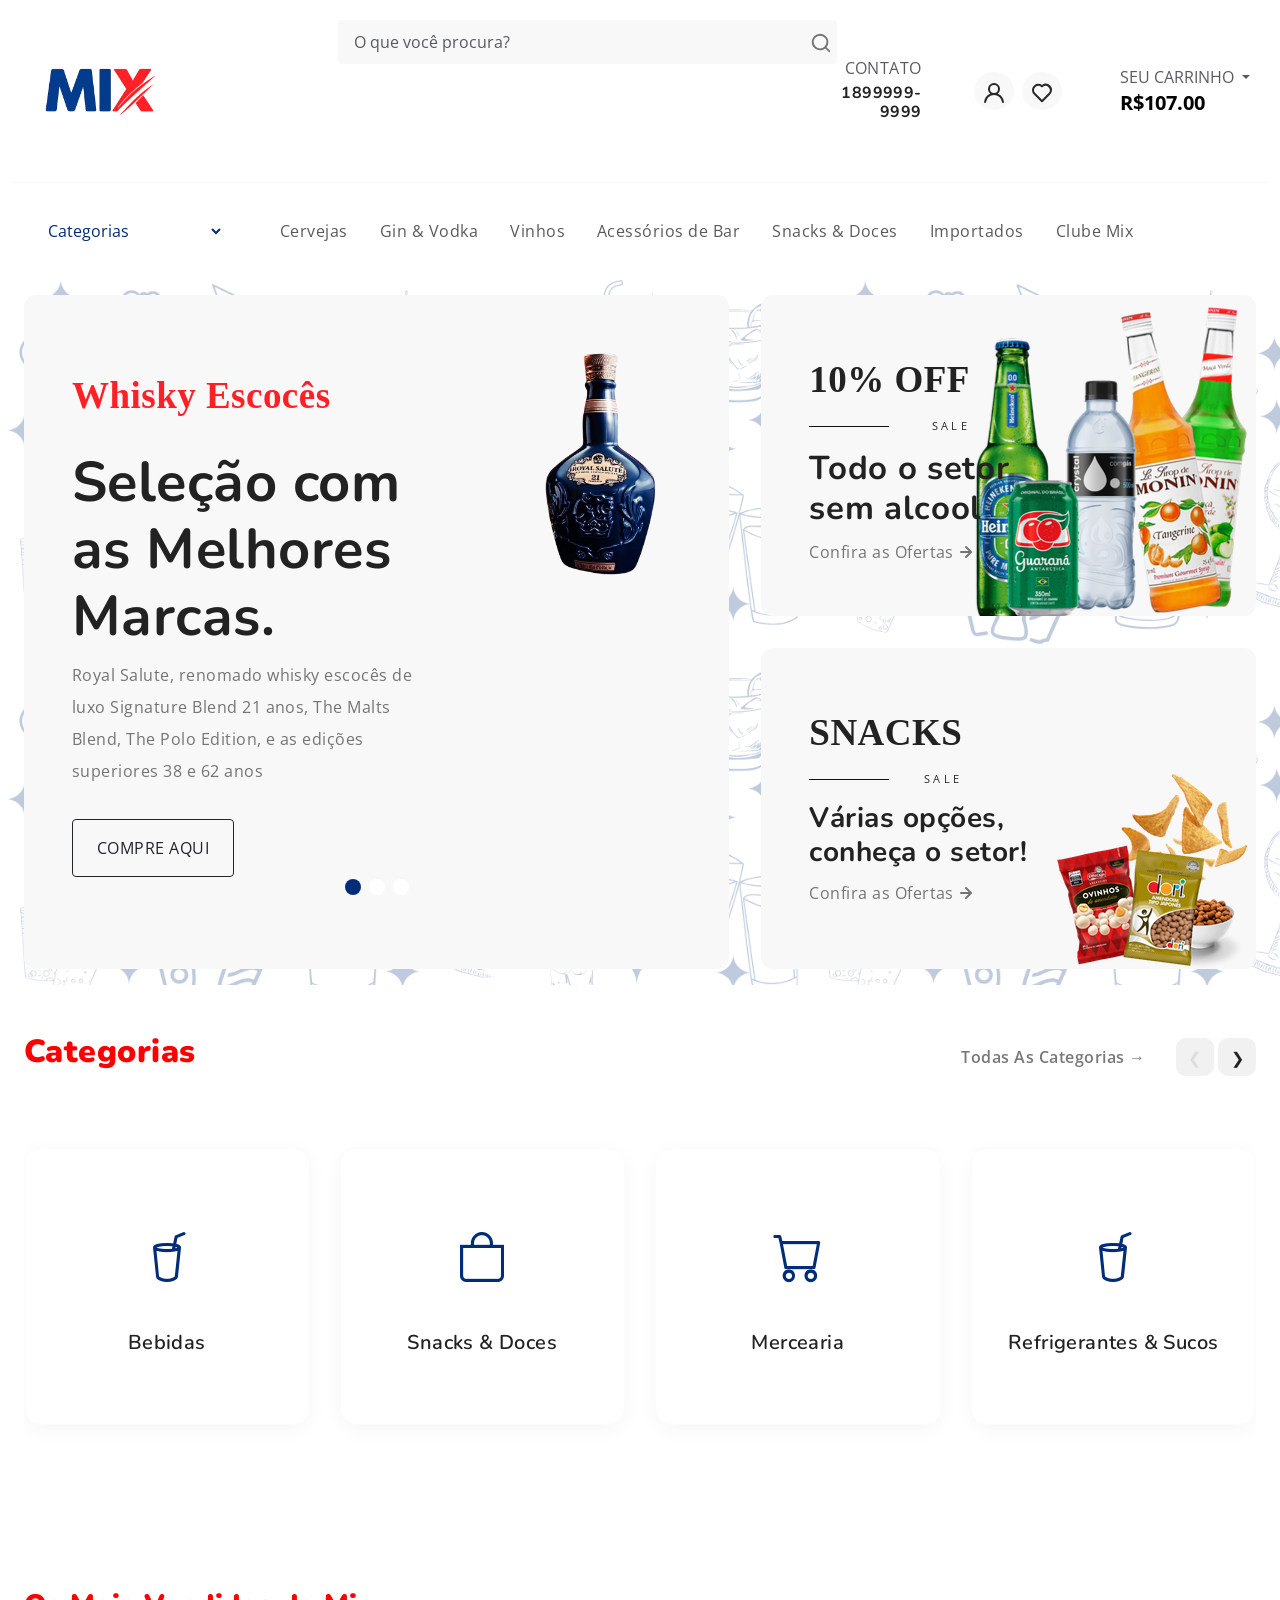
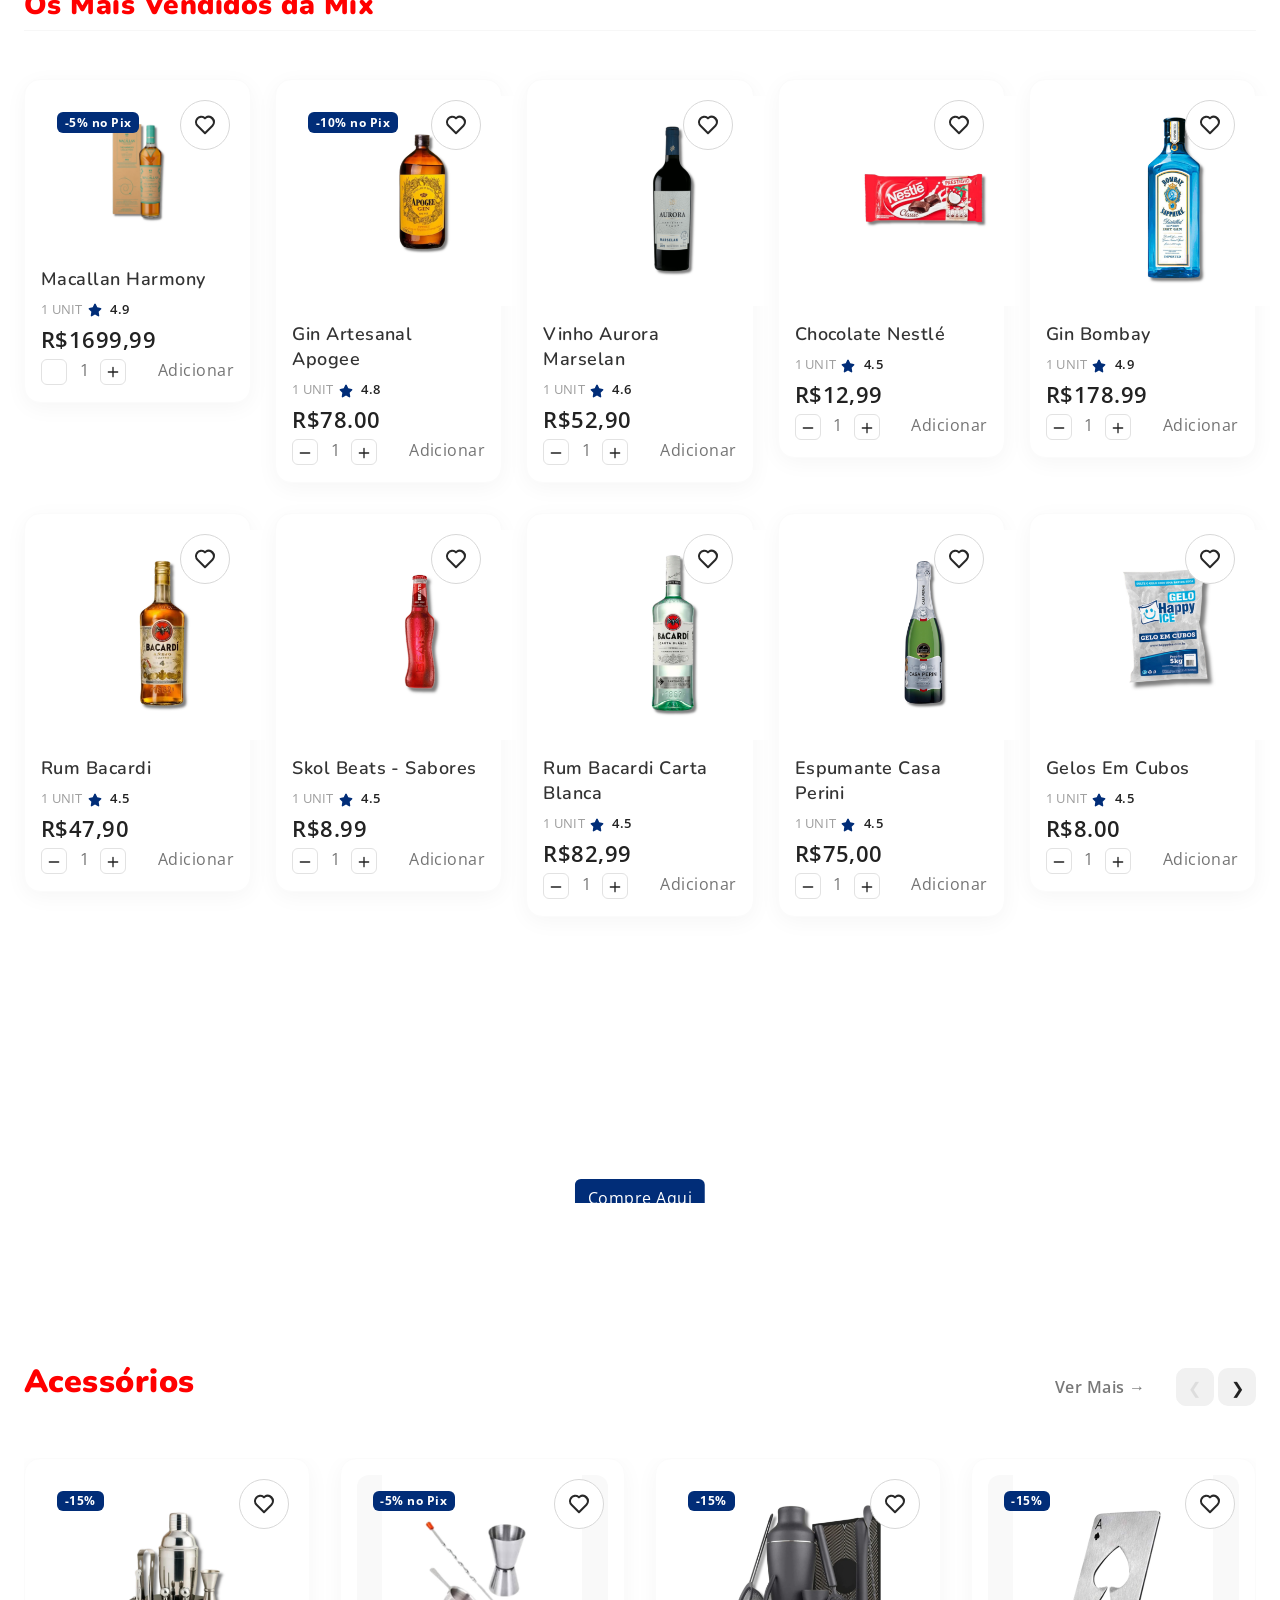
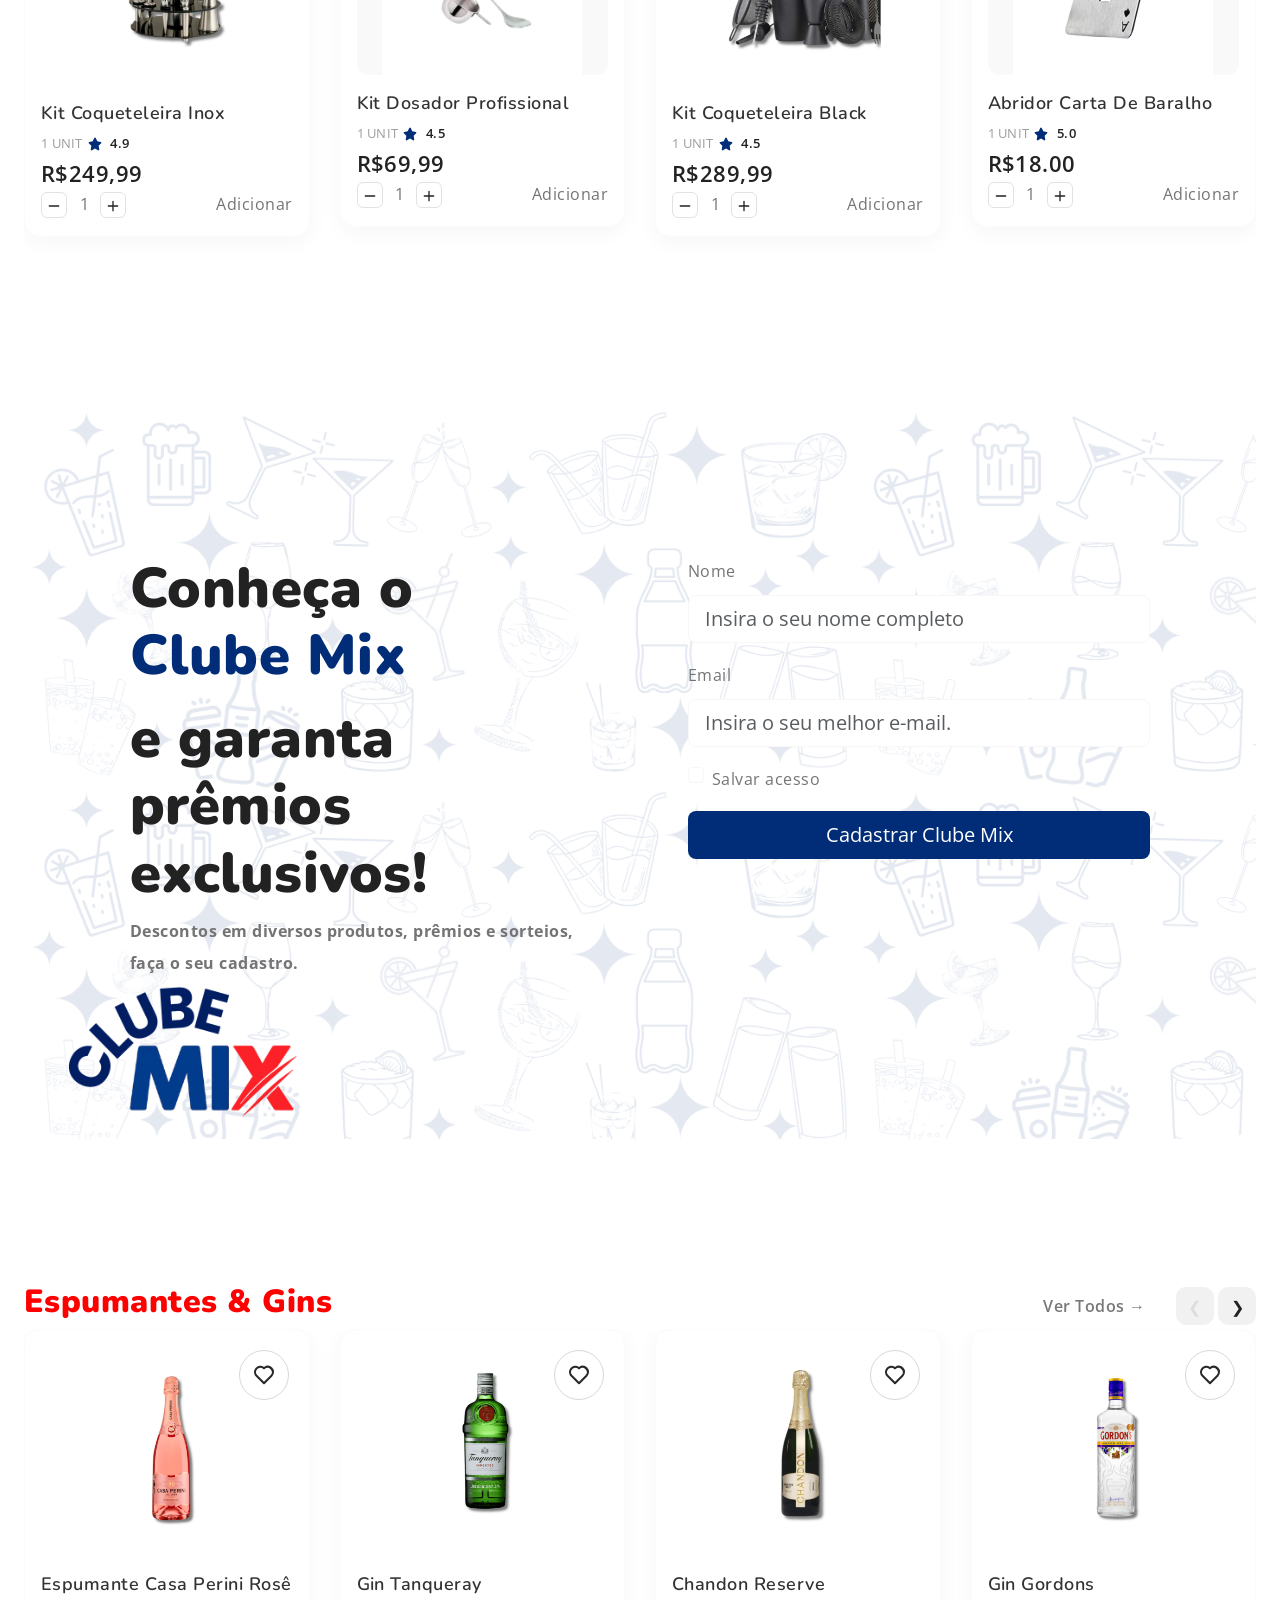
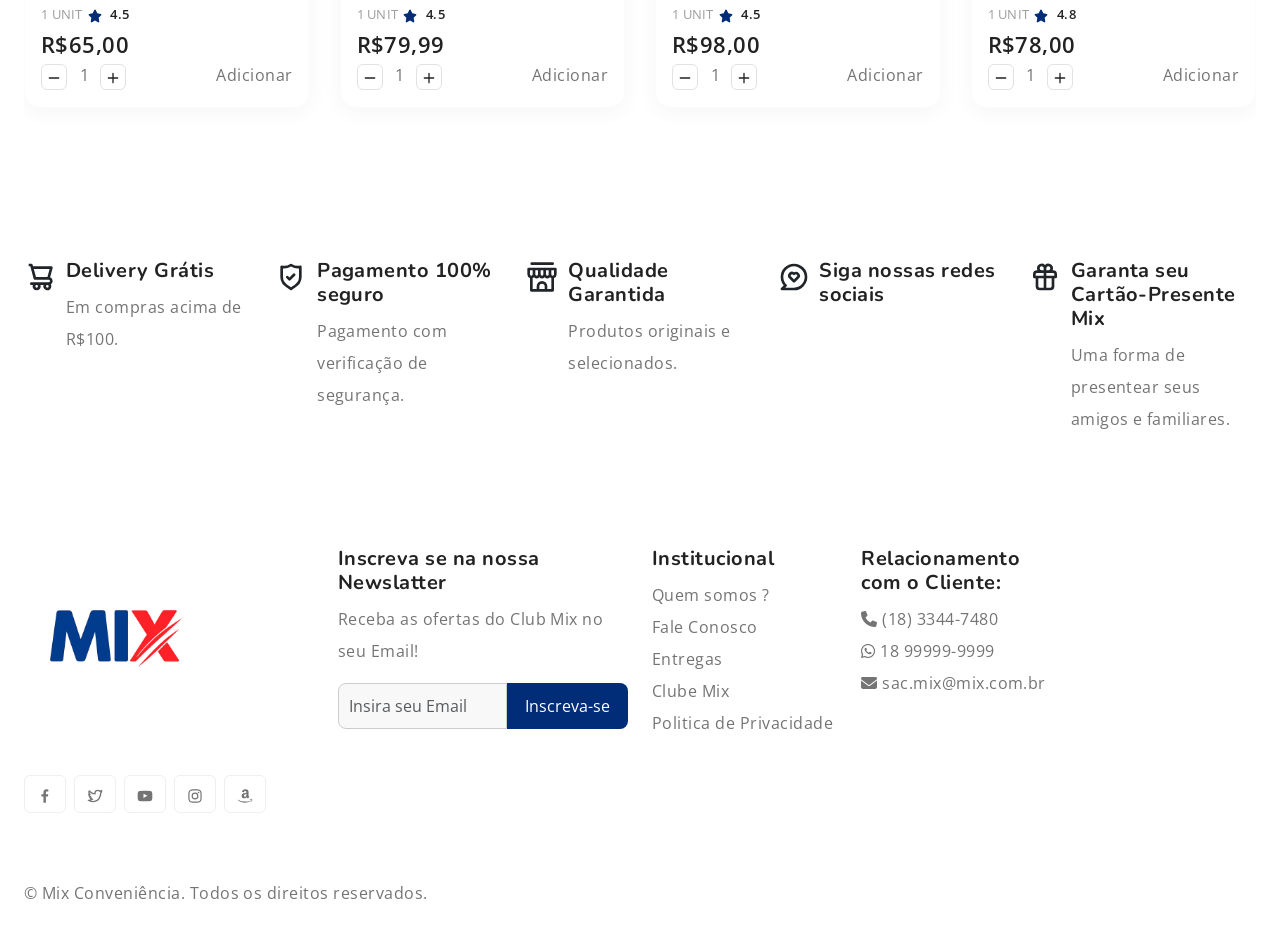
==== commit d44fdf1a: "adicionando banner" ====
--- a/index.html
+++ b/index.html
@@ -152,20 +152,23 @@
             </div>
           </div>
           
-          <div class="col-sm-6 offset-sm-2 offset-md-0 col-lg-5 d-none d-lg-block">
-            <div class="search-bar row bg-light p-2 my-2 rounded-4">
-              <div class="col-md-3 d-none d-md-block">
-              </div>
-              <div class="col-11 col-md-7">
-                <form id="search-form" class="text-center" action="index.html" method="post">  <!-- BARRA DE PESQUISA --> 
-                  <input type="text" class="form-control border-0 bg-transparent" placeholder="O que você procura? " />
-                </form>
-              </div>
-              <div class="col-1">
-                <svg xmlns="http://www.w3.org/2000/svg" width="24" height="24" viewBox="0 0 24 24"><path fill="currentColor" d="M21.71 20.29L18 16.61A9 9 0 1 0 16.61 18l3.68 3.68a1 1 0 0 0 1.42 0a1 1 0 0 0 0-1.39ZM11 18a7 7 0 1 1 7-7a7 7 0 0 1-7 7Z"/></svg>
-              </div>
-            </div>
-          </div>
+          <div class="col-lg-5 d-none d-lg-block">
+  <div class="search-bar bg-light p-1 my-1 rounded-1">
+    
+    <form class="d-flex align-items-center" action="index.html" method="post">
+      <input 
+        type="text"  class="form-control border-0 bg-transparent"  placeholder="O que você procura?"  />
+
+      <button type="submit" class="btn p-0 ms-2">
+        <svg xmlns="http://www.w3.org/2000/svg" width="22" height="22" viewBox="0 0 24 24">
+          <path fill="currentColor" d="M21.71 20.29L18 16.61A9 9 0 1 0 16.61 18l3.68 3.68a1 1 0 0 0 1.42 0a1 1 0 0 0 0-1.39ZM11 18a7 7 0 1 1 7-7a7 7 0 0 1-7 7Z"/>
+        </svg>
+      </button>
+
+    </form>
+
+  </div>
+</div>
           
           <div class="col-sm-8 col-lg-4 d-flex justify-content-end gap-5 align-items-center mt-4 mt-sm-0 justify-content-center justify-content-sm-end">
             <div class="support-box text-end d-none d-xl-block">
@@ -763,37 +766,22 @@
         </div>
       </div>
     </section>
-
+<!-- BANNERS -->
     <section class="py-5">
       <div class="container-fluid">
         <div class="row">
           
-          <div class="col-md-6">
-            <div class="banner-ad bg-light mb-3" style="background: url('images/ad-image-3.png');background-repeat: no-repeat;background-position: right bottom;">
-              <div class="banner-content p-5">
-
-                <div class="categories text-primary fs-3 fw-bold">Upto 25% Off</div>
-                <h3 class="banner-title">Luxa Dark Chocolate</h3>
-                <p>Very tasty & creamy vanilla flavour creamy muffins.</p>
-                <a href="#" class="btn btn-dark text-uppercase">Show Now</a>
-
-              </div>
-            
-            </div>
-          </div>
-          <div class="col-md-6">
-            <div class="banner-ad bg-light" style="background: url('images/ad-image-4.png');background-repeat: no-repeat;background-position: right bottom;">
-              <div class="banner-content p-5">
-
-                <div class="categories text-primary fs-3 fw-bold">Upto 25% Off</div>
-                <h3 class="banner-title">Creamy Muffins</h3>
-                <p>Very tasty & creamy vanilla flavour creamy muffins.</p>
-                <a href="#" class="btn btn-dark text-uppercase">Show Now</a>
-
-              </div>
-            
-            </div>
-          </div>
+          <div class="col-12">
+  <div class="banner-ad mb-3 text-center">
+    <video autoplay muted loop class="w-90 rounded-3">
+      <source src="images/banner.mp4" type="video/mp4">
+    </video>
+    <div class="position-absolute start-50 translate-middle-x text-white text-center" style="top: 85%;">
+    <a href="#" class="btn btn-primary">Compre Aqui</a>
+  </div>
+
+  </div>
+</div>
              
         </div>
       </div>
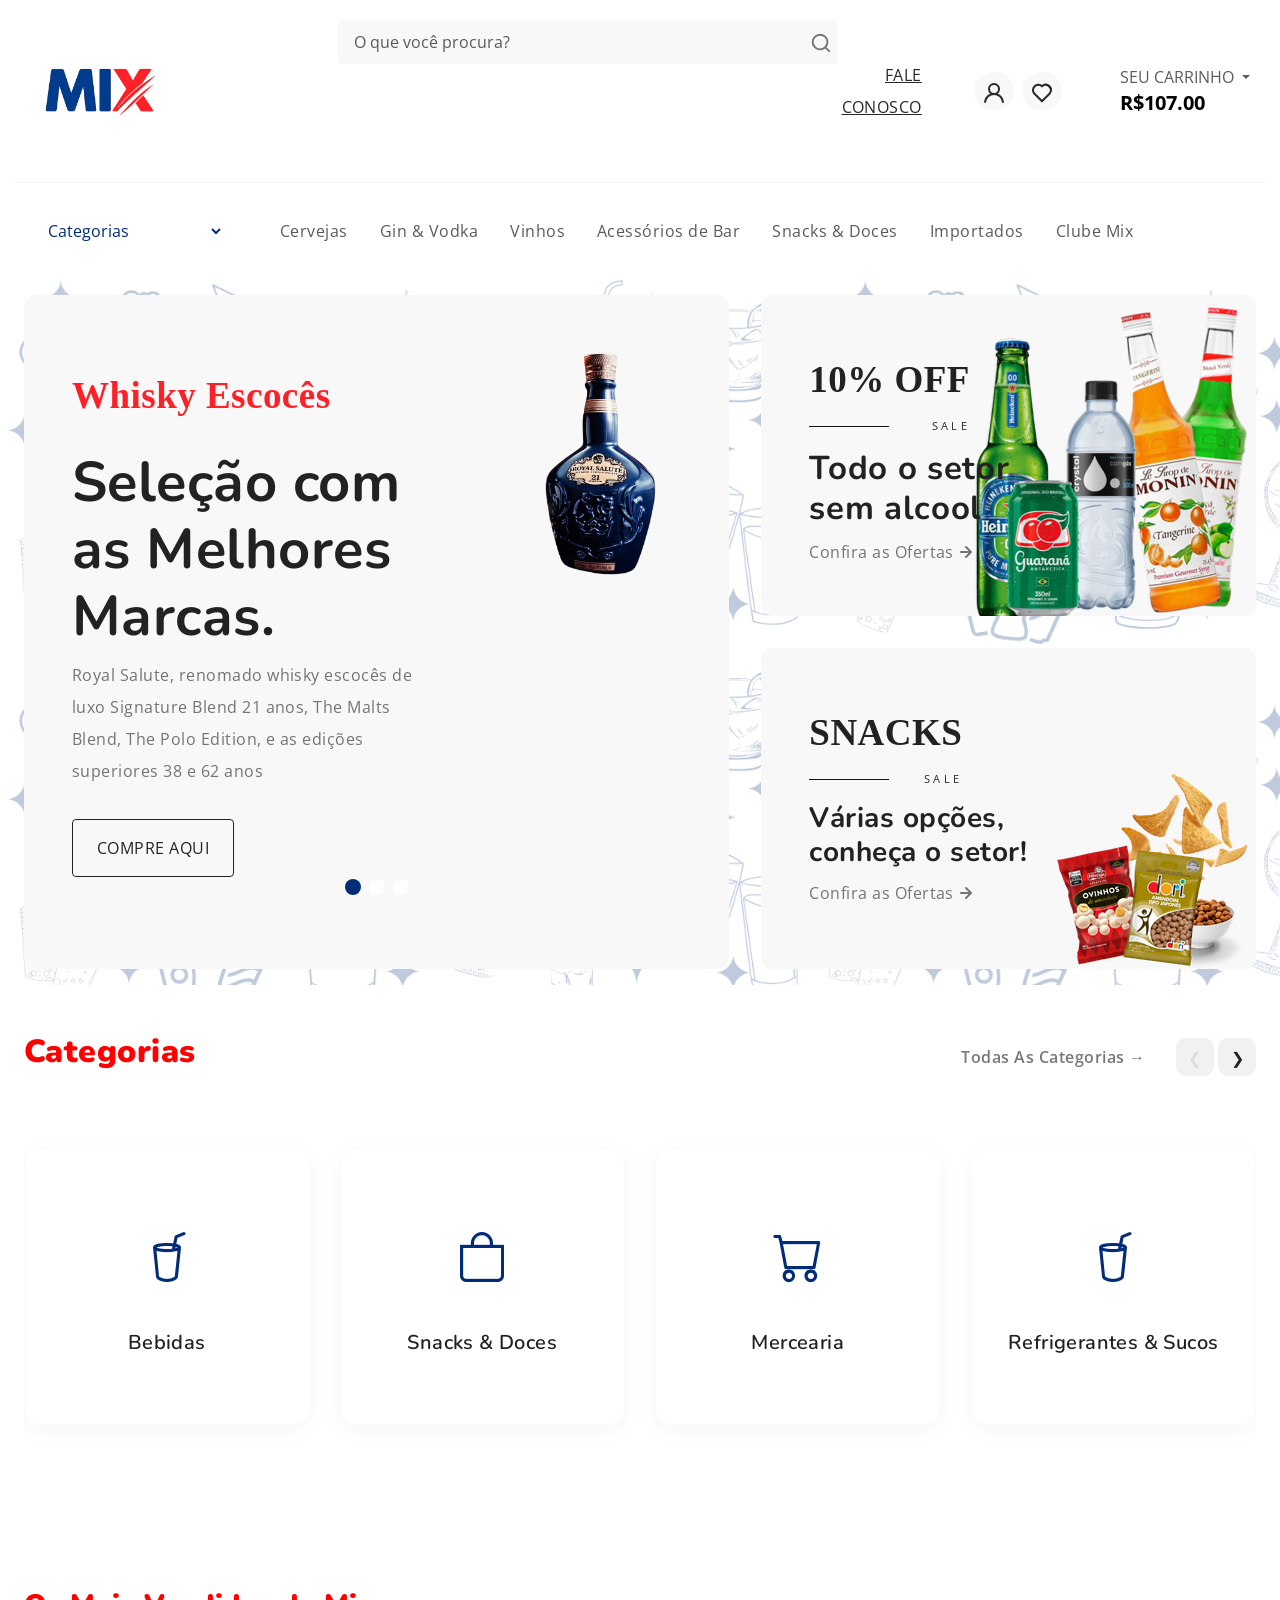
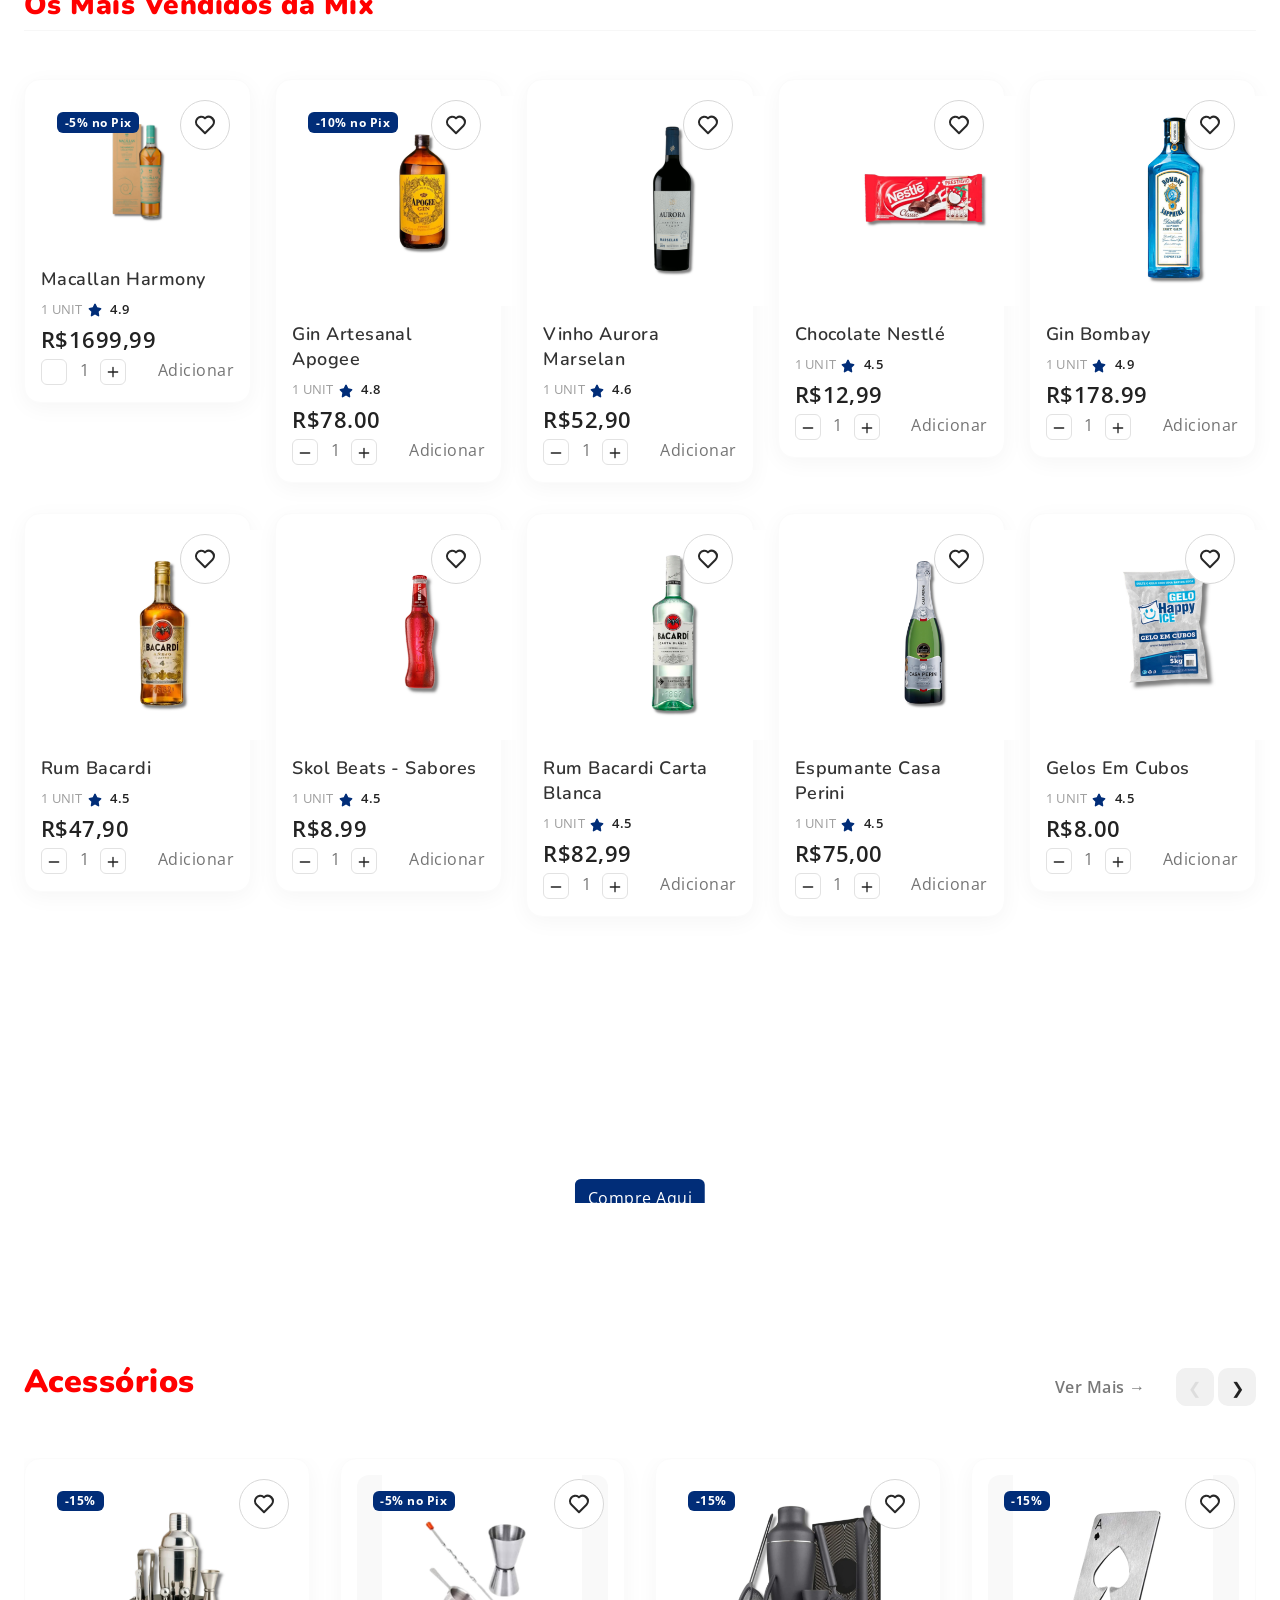
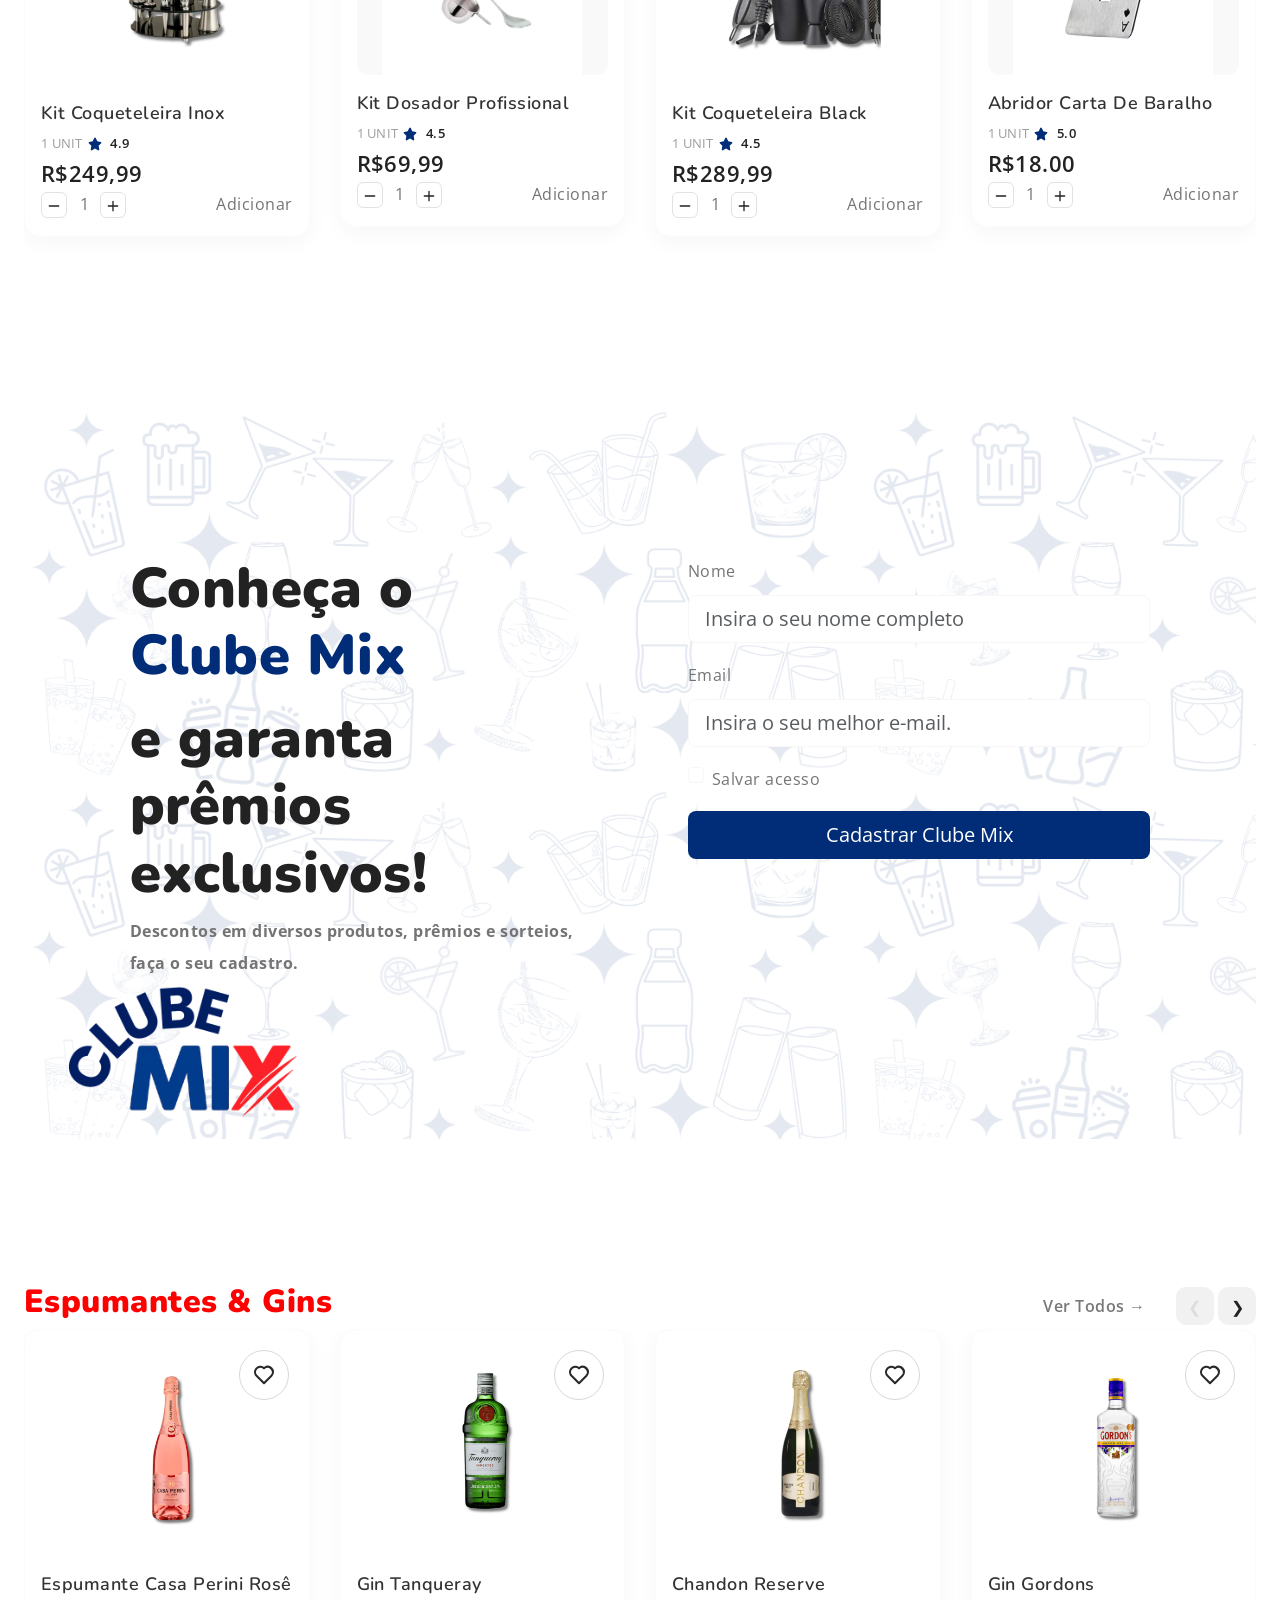
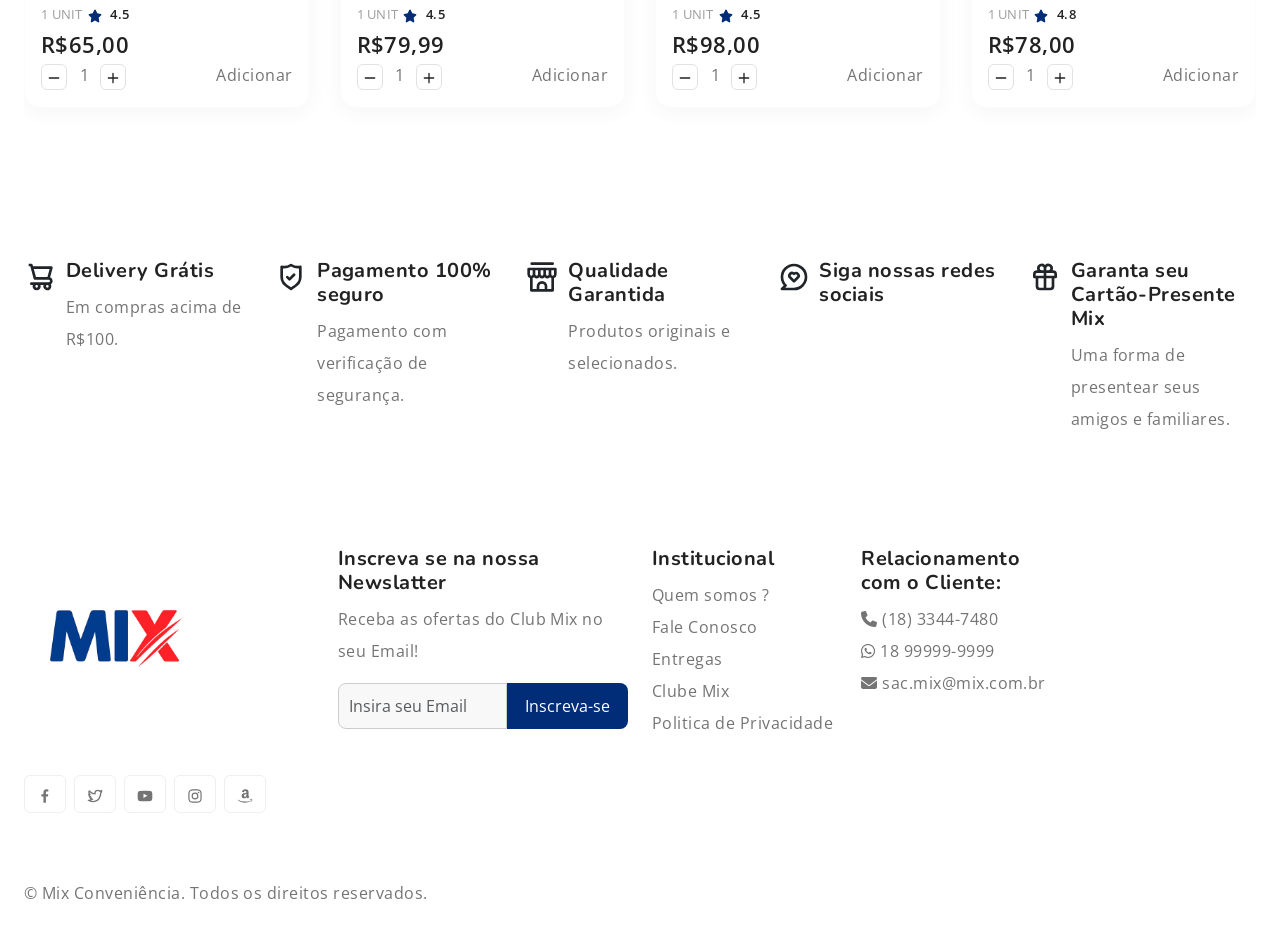
==== commit 683a9069: "Inserção de novas paginas" ====
--- a/index.html
+++ b/index.html
@@ -172,8 +172,7 @@
           
           <div class="col-sm-8 col-lg-4 d-flex justify-content-end gap-5 align-items-center mt-4 mt-sm-0 justify-content-center justify-content-sm-end">
             <div class="support-box text-end d-none d-xl-block">
-              <span class="fs-6 text-muted">CONTATO</span> <!--CONTATO--> 
-              <h6>1899999-9999</h6>
+              <span class="fs-6 text-muted"> <a href="faleconosco.html"> FALE CONOSCO </a></span> <!--CONTATO--> 
             </div>
 
             <ul class="d-flex justify-content-end list-unstyled m-0">
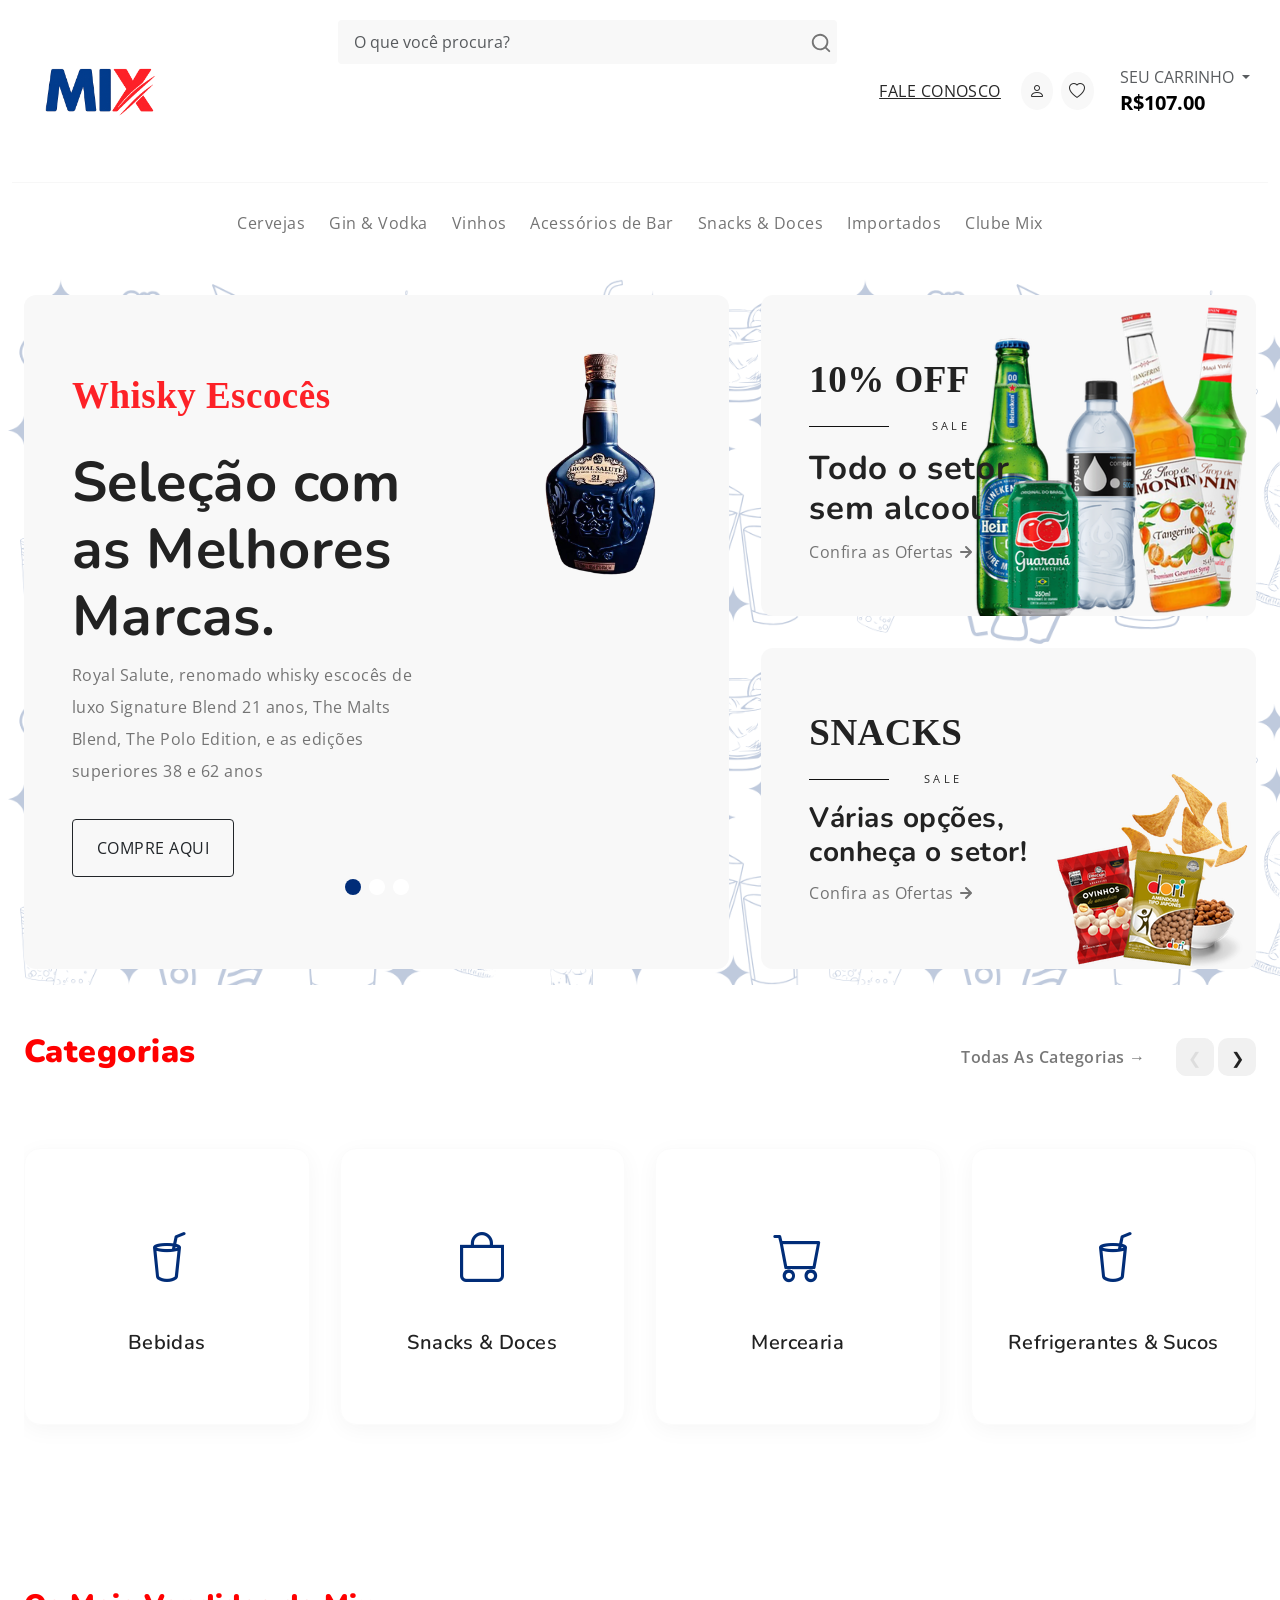
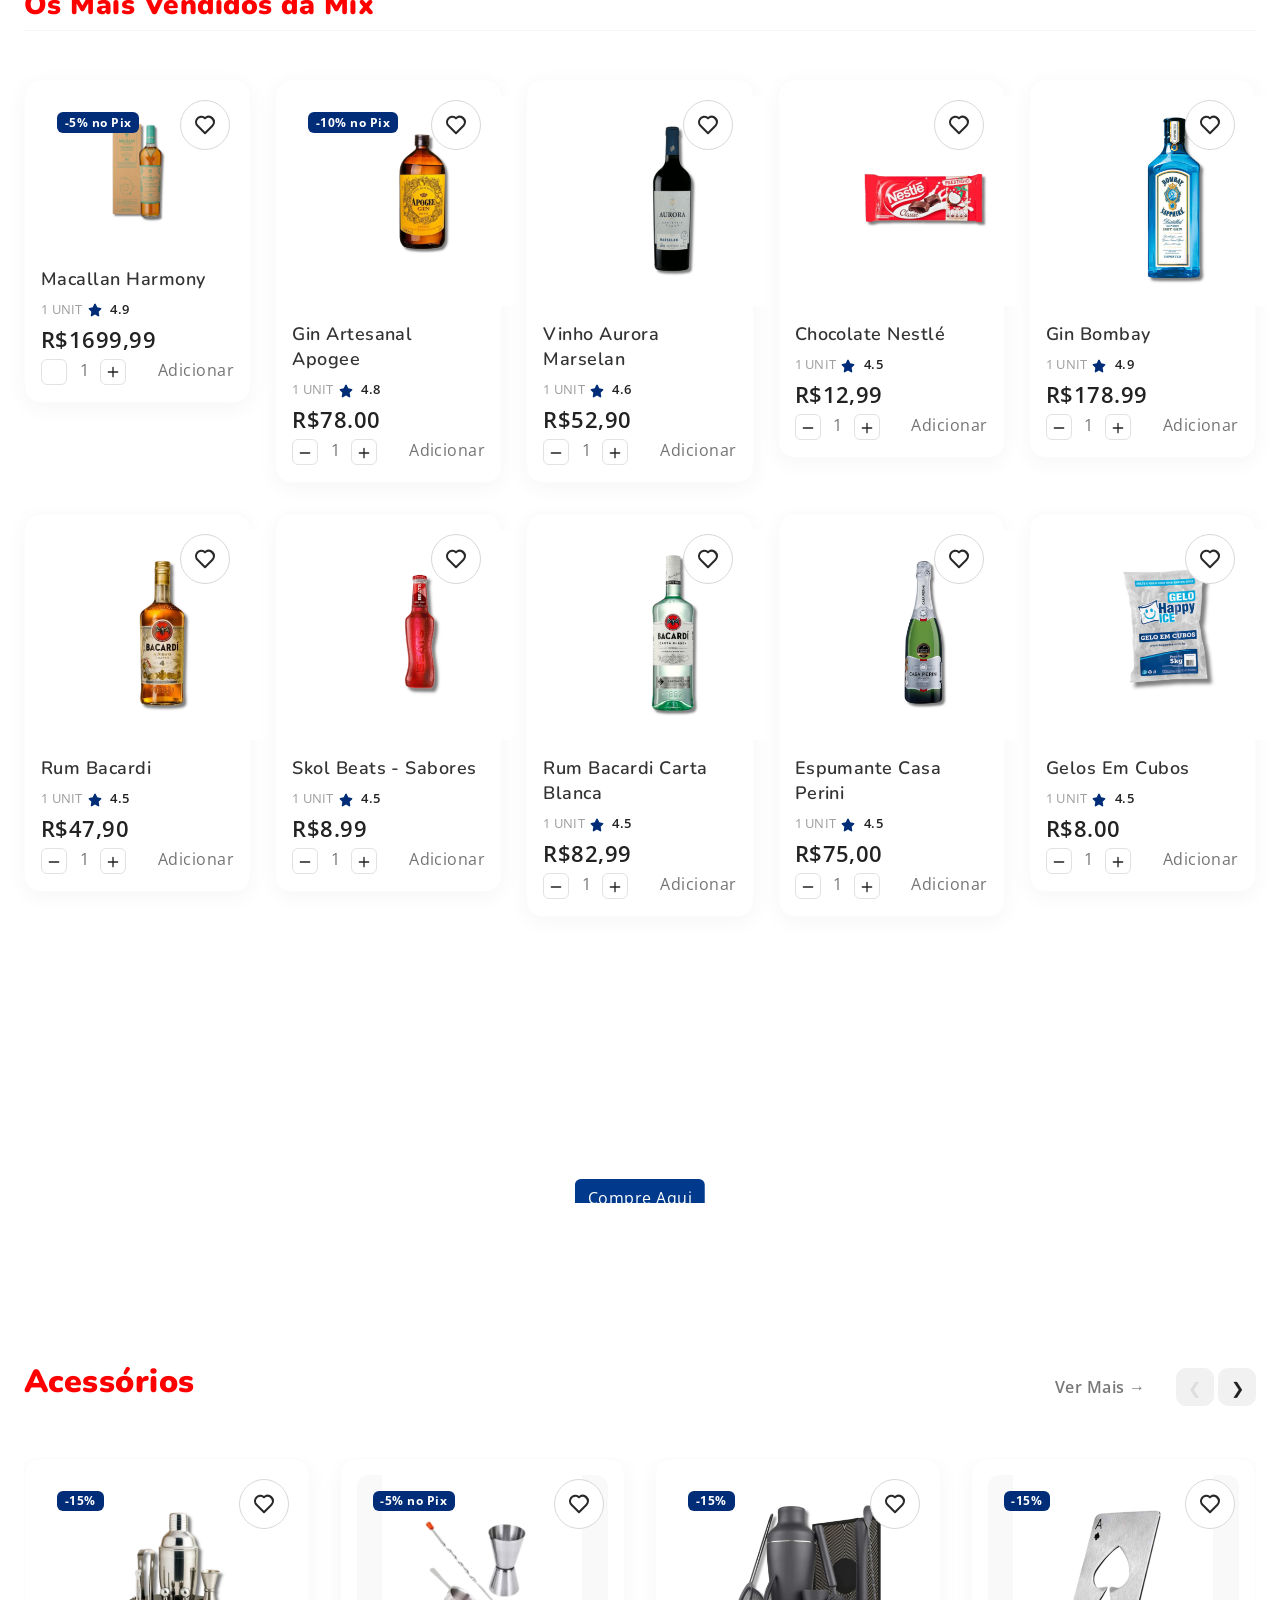
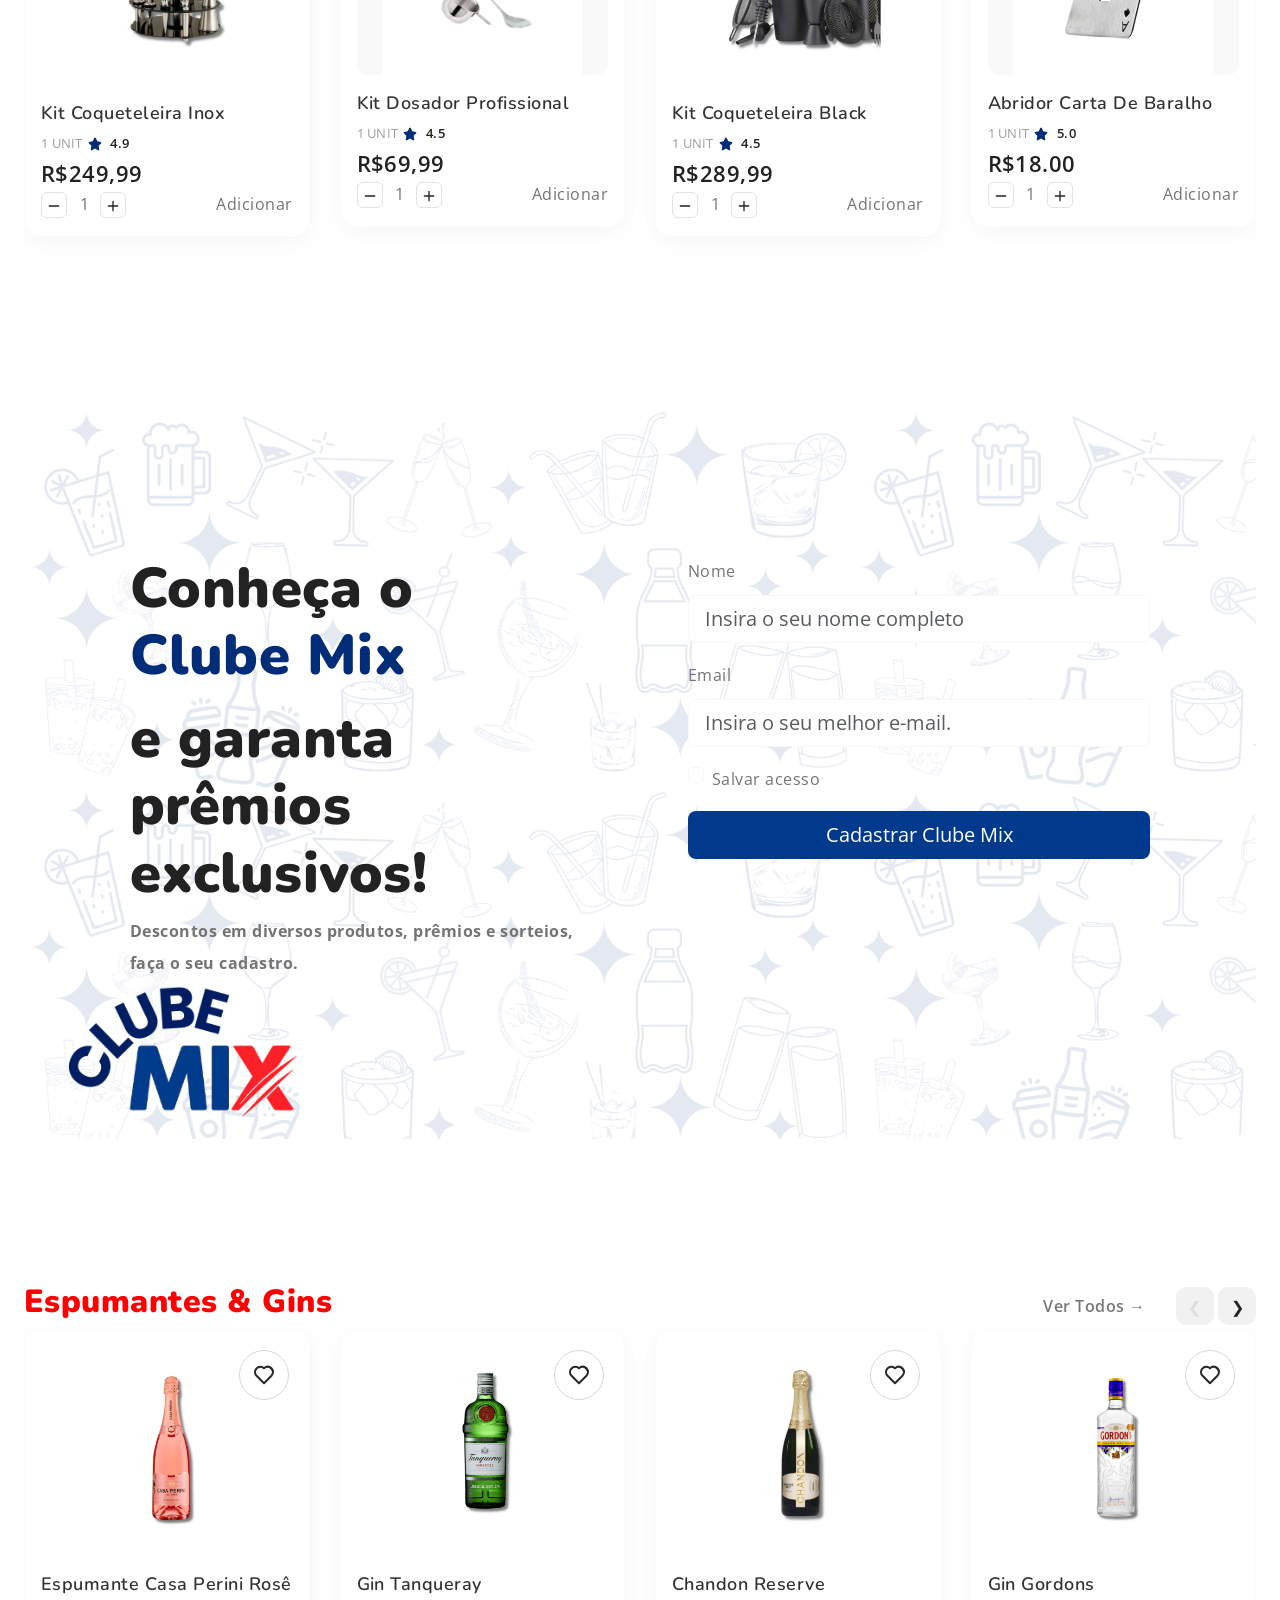
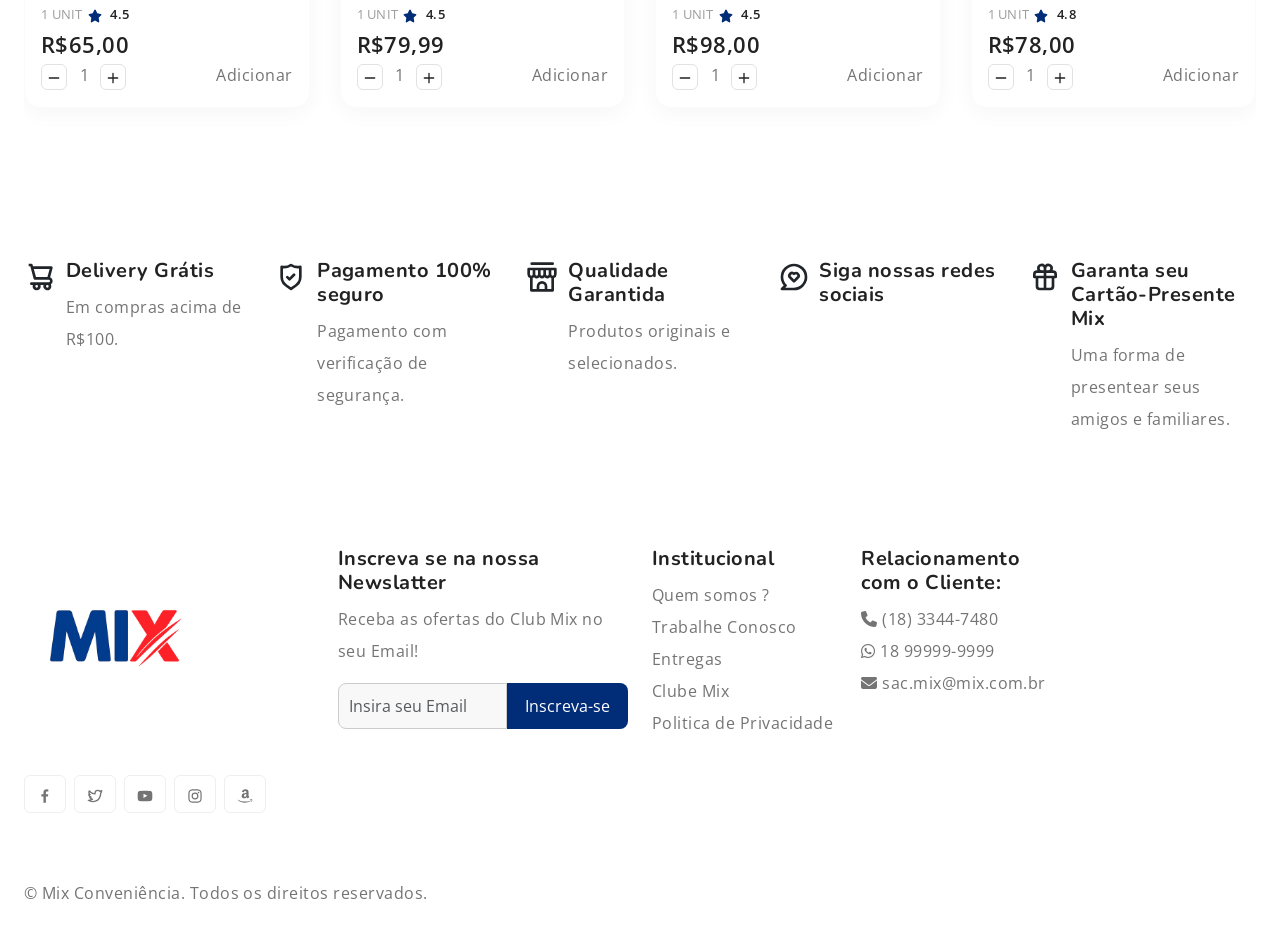
==== commit d95686e0: "finalizando o projeto" ====
--- a/index.html
+++ b/index.html
@@ -3,15 +3,7 @@
   <head>
     <title>Mix Conveniência</title>
     <meta charset="utf-8">
-    <meta http-equiv="X-UA-Compatible" content="IE=edge">
-    <meta name="viewport" content="width=device-width, initial-scale=1.0">
-    <meta name="format-detection" content="telephone=no">
-    <meta name="apple-mobile-web-app-capable" content="yes">
-    <meta name="author" content="">
-    <meta name="keywords" content="">
-    <meta name="description" content="">
-
-    <link rel="stylesheet" href="https://cdn.jsdelivr.net/npm/swiper@9/swiper-bundle.min.css">
+  <link rel="stylesheet" href="https://cdn.jsdelivr.net/npm/swiper@9/swiper-bundle.min.css">
     <link href="https://cdn.jsdelivr.net/npm/bootstrap@5.3.0-alpha3/dist/css/bootstrap.min.css" rel="stylesheet" integrity="sha384-KK94CHFLLe+nY2dmCWGMq91rCGa5gtU4mk92HdvYe+M/SXH301p5ILy+dN9+nJOZ" crossorigin="anonymous">
     <link rel="stylesheet" type="text/css" href="css/vendor.css">
     <link rel="stylesheet" type="text/css" href="style.css">
@@ -86,7 +78,7 @@
       <div class="offcanvas-body">
         <div class="order-md-last">
           <h4 class="d-flex justify-content-between align-items-center mb-3">
-            <span class="text-primary"> Seu Carrinho </span>  <!-- CARRINHO DE COMPRAS --> 
+            <span class="text-primary"> Seu Carrinho </span>   
             <span class="badge bg-primary rounded-pill">3</span>
           </h4>
           <ul class="list-group mb-3">
@@ -130,11 +122,12 @@
       <div class="offcanvas-body">
         <div class="order-md-last">
           <h4 class="d-flex justify-content-between align-items-center mb-3">
-            <span class="text-primary">Search</span>
+            <span class="text-primary">Procurar</span>
           </h4>
+          
           <form role="search" action="index.html" method="get" class="d-flex mt-3 gap-0">
-            <input class="form-control rounded-start rounded-0 bg-light" type="email" placeholder="What are you looking for?" aria-label="What are you looking for?">
-            <button class="btn btn-dark rounded-end rounded-0" type="submit">Search</button>
+            <input class="form-control rounded-start rounded-0 bg-light" type="search" placeholder="What are you looking for?" aria-label="procura?">
+            <button class="btn btn-dark rounded-end rounded-0" type="submit">Procurar</button>
           </form>
         </div>
       </div>
@@ -170,22 +163,22 @@
   </div>
 </div>
           
-          <div class="col-sm-8 col-lg-4 d-flex justify-content-end gap-5 align-items-center mt-4 mt-sm-0 justify-content-center justify-content-sm-end">
+          <div class="col-sm-8 col-lg-4 d-flex justify-content-end gap-3 align-items-center mt-3 mt-sm-0 justify-content-center justify-content-sm-end">
             <div class="support-box text-end d-none d-xl-block">
               <span class="fs-6 text-muted"> <a href="faleconosco.html"> FALE CONOSCO </a></span> <!--CONTATO--> 
             </div>
 
             <ul class="d-flex justify-content-end list-unstyled m-0">
               <li>
-                <a href="teladelogin.html" class="rounded-circle bg-light p-2 mx-1">
-                  <svg width="24" height="24" viewBox="0 0 24 24"><use xlink:href="#user"></use></svg>
-                </a>
-              </li>
+            <a href="teladelogin.html" class="rounded-circle bg-light p-2 mx-1">
+              <i class="bi bi-person"></i>
+            </a>
+          </li>
               <li>
-                <a href="#" class="rounded-circle bg-light p-2 mx-1">
-                  <svg width="24" height="24" viewBox="0 0 24 24"><use xlink:href="#heart"></use></svg>
-                </a>
-              </li>
+            <a href="#" class="rounded-circle bg-light p-2 mx-1">
+              <i class="bi bi-heart"></i>
+            </a>
+          </li>
               <li class="d-lg-none">
                 <a href="#" class="rounded-circle bg-light p-2 mx-1" data-bs-toggle="offcanvas" data-bs-target="#offcanvasCart" aria-controls="offcanvasCart">
                   <svg width="24" height="24" viewBox="0 0 24 24"><use xlink:href="#cart"></use></svg>
@@ -200,7 +193,7 @@
 
             <div class="cart text-end d-none d-lg-block dropdown">
               <button class="border-0 bg-transparent d-flex flex-column gap-2 lh-1" type="button" data-bs-toggle="offcanvas" data-bs-target="#offcanvasCart" aria-controls="offcanvasCart">
-                <span class="fs-6 text-muted dropdown-toggle"> SEU CARRINHO </span> <!--CARRINHO DE COMPRAS--> 
+                <span class="fs-6 text-muted dropdown-toggle"> SEU CARRINHO </span>
                 <span class="cart-total fs-5 fw-bold">R$107.00</span>
               </button>
             </div>
@@ -210,8 +203,8 @@
       </div>
       <div class="container-fluid">
         <div class="row py-3">
-          <div class="d-flex  justify-content-center justify-content-sm-between align-items-center">
-            <nav class="main-menu d-flex navbar navbar-expand-lg">
+          <div class="d-flex  justify-content-center align-items-center w-100">
+            <nav class="main-menu d-flex navbar navbar-expand-lg"> 
 
               <button class="navbar-toggler" type="button" data-bs-toggle="offcanvas" data-bs-target="#offcanvasNavbar"
                 aria-controls="offcanvasNavbar">
@@ -223,29 +216,8 @@
                 <div class="offcanvas-header justify-content-center">
                   <button type="button" class="btn-close" data-bs-dismiss="offcanvas" aria-label="Close"></button>
                 </div>
-
-                <div class="offcanvas-body">
-              
-                 <select 
-  class="filter-categories border-0 mb-0 me-5"
-  style="
-    background-color: white;
-    color: #012D78;
-    padding: 10px 20px;
-    border-radius: 15px;
-    min-width: 200px;
-    cursor: pointer;
-  "
-  onmouseover="this.style.backgroundColor='#012D78'; this.style.color='white';"
-  onmouseout="this.style.backgroundColor='white'; this.style.color='#012D78';"
->
-  <option>Categorias</option>
-  <option>Bebidas</option>
-  <option>Snacks & Doces</option>
-  <option>Importados</option>
-</select>
-                   <!--MENU DE CATEGORIAS DO TOPO DA PAGINA --> 
-                  <ul class="navbar-nav justify-content-end menu-list list-unstyled d-flex gap-md-3 mb-0">
+<div class="menu offcanvas-body justify-content-center"> </div>
+<ul class="menu-list list-unstyled d-flex justify-content-center flex-wrap gap-4 w-100">
                     <li class="nav-item active">
                       <a href="#women" class="nav-link">Cervejas</a>
                     </li>
@@ -267,10 +239,12 @@
                     <li class="nav-item">
                       <a href="#blog" class="nav-link">Clube Mix </a>
                     </li>
+                  
                   </ul>
                 
                 </div>
 
+              </div>
               </div>
           </div>
         </div>
@@ -365,7 +339,7 @@
               </div>
 
             </div>
-            <!-- / Banner Blocks -->
+            
               
           </div>
         </div>
@@ -1342,7 +1316,7 @@
                 
               </div>
             </div>
-            <!-- / products-carousel -->
+            
 
           </div>
         </div>
@@ -1437,7 +1411,8 @@
 
           <div class="col-lg-3 col-md-6 col-sm-6">
             <div class="footer-menu">
-              <img src="images/mixsemfundo.png" width="180" alt="logo">
+              <a href="index.html">
+              <img src="images/mixsemfundo.png" width="180" alt="logo"></a>
               <div class="social-links mt-5">
                 <ul class="d-flex list-unstyled gap-2">  <!-- SIMBOLOS DE REDE SOCIAL NO FOOTER -->
                   <li>
@@ -1523,7 +1498,7 @@
                   <a href="#" class="nav-link">Quem somos ? </a>
                 </li>
                 <li class="menu-item">
-                  <a href="#" class="nav-link">Fale Conosco </a>
+                  <a href="trabalhe.html" class="nav-link"> Trabalhe Conosco </a>
                 </li>
                 <li class="menu-item">
                   <a href="#" class="nav-link">Entregas </a>
--- a/style.css
+++ b/style.css
@@ -138,10 +138,10 @@
   --bs-body-line-height: 2;
   --bs-body-color: #747474;
 
-  --bs-primary: #012D78;
+  --bs-primary: #013A8C ;
   --bs-primary-rgb: 1, 45, 120;
 
-  --bs-success: #012D78;
+  --bs-success: #013A8C ;
   --bs-success-rgb: 1, 45, 120;
   
   --bs-primary-bg-subtle: #FFF9EB;
@@ -157,14 +157,14 @@
 }
 .btn-primary {
   --bs-btn-color: #fff;
-  --bs-btn-bg: #012D78 ;
+  --bs-btn-bg: #013A8C  ;
   --bs-btn-border-color: transparent;
   --bs-btn-hover-color: #fff;
-  --bs-btn-hover-bg: #012D78 ;
+  --bs-btn-hover-bg: #013A8C  ;
   --bs-btn-hover-border-color: transparent;
   --bs-btn-focus-shadow-rgb: 49,132,253;
   --bs-btn-active-color: #fff;
-  --bs-btn-active-bg: #012D78 ;
+  --bs-btn-active-bg: #013A8C  ;
   --bs-btn-active-border-color: transparent;
   --bs-btn-active-shadow: inset 0 3px 5px rgba(0, 0, 0, 0.125);
   --bs-btn-disabled-color: #fff;
@@ -674,6 +674,9 @@
   .offcanvas-body .nav-item {
     font-weight: 700;
     border-bottom: 1px solid #d1d1d1;
+    width: auto; 
+    border: none;
+    text-align: center;
   }
   .offcanvas-body .filter-categories {
     width: 100%;
@@ -681,7 +684,21 @@
     border: 1px solid #d1d1d1 !important;
     padding: 14px;
     border-radius: 8px;
-  }
+    text-align: center;
+  }
+  .offcanvas-body .nav-link {
+  font-size: 18px;
+  padding: 10px 0;
+  font-weight: 600;
+  padding: 10px 15px;
+}
+
+.offcanvas-body .navbar-nav {
+  flex-direction: row !important;
+  justify-content: center;
+  text-align: center;
+  width: 100%;
+}
   /* dropdown-menu */
   .dropdown-menu {
     padding: 0;
@@ -720,3 +737,4 @@
     height: 740px;
   }
 }
+
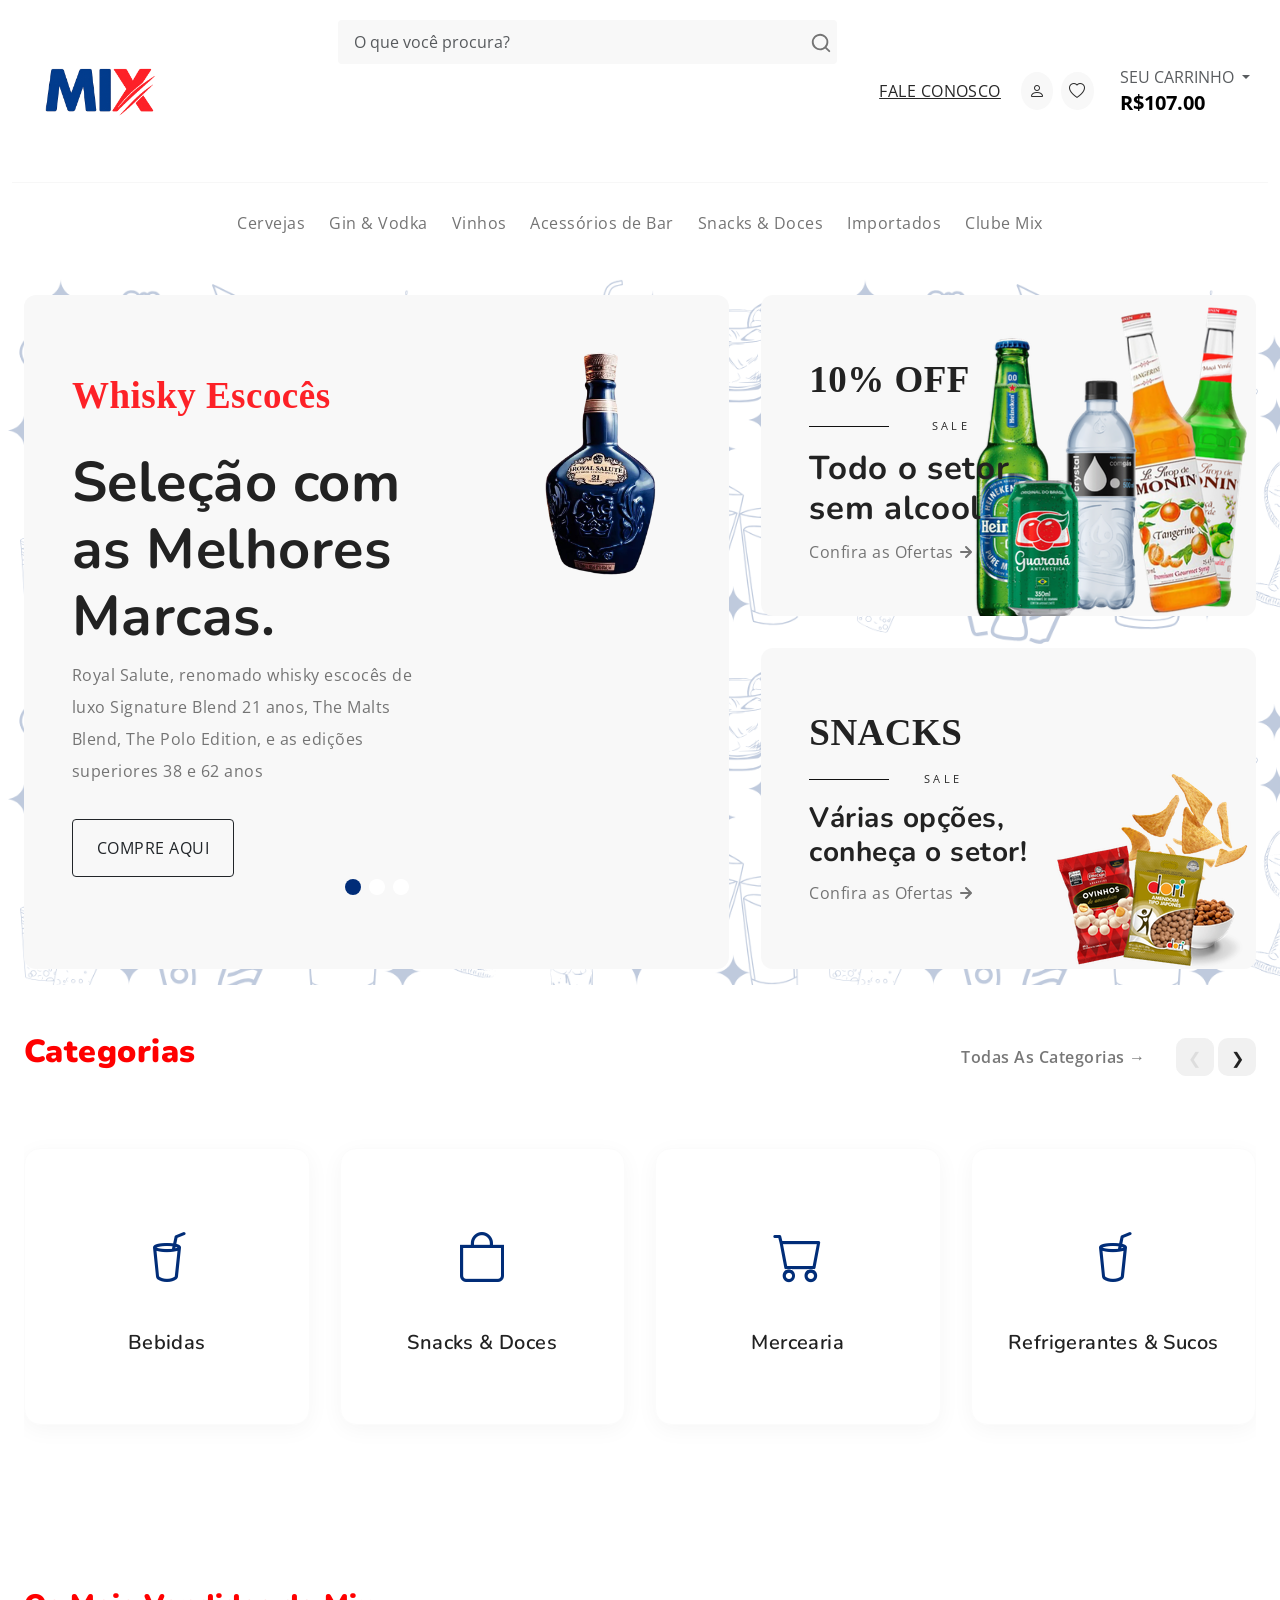
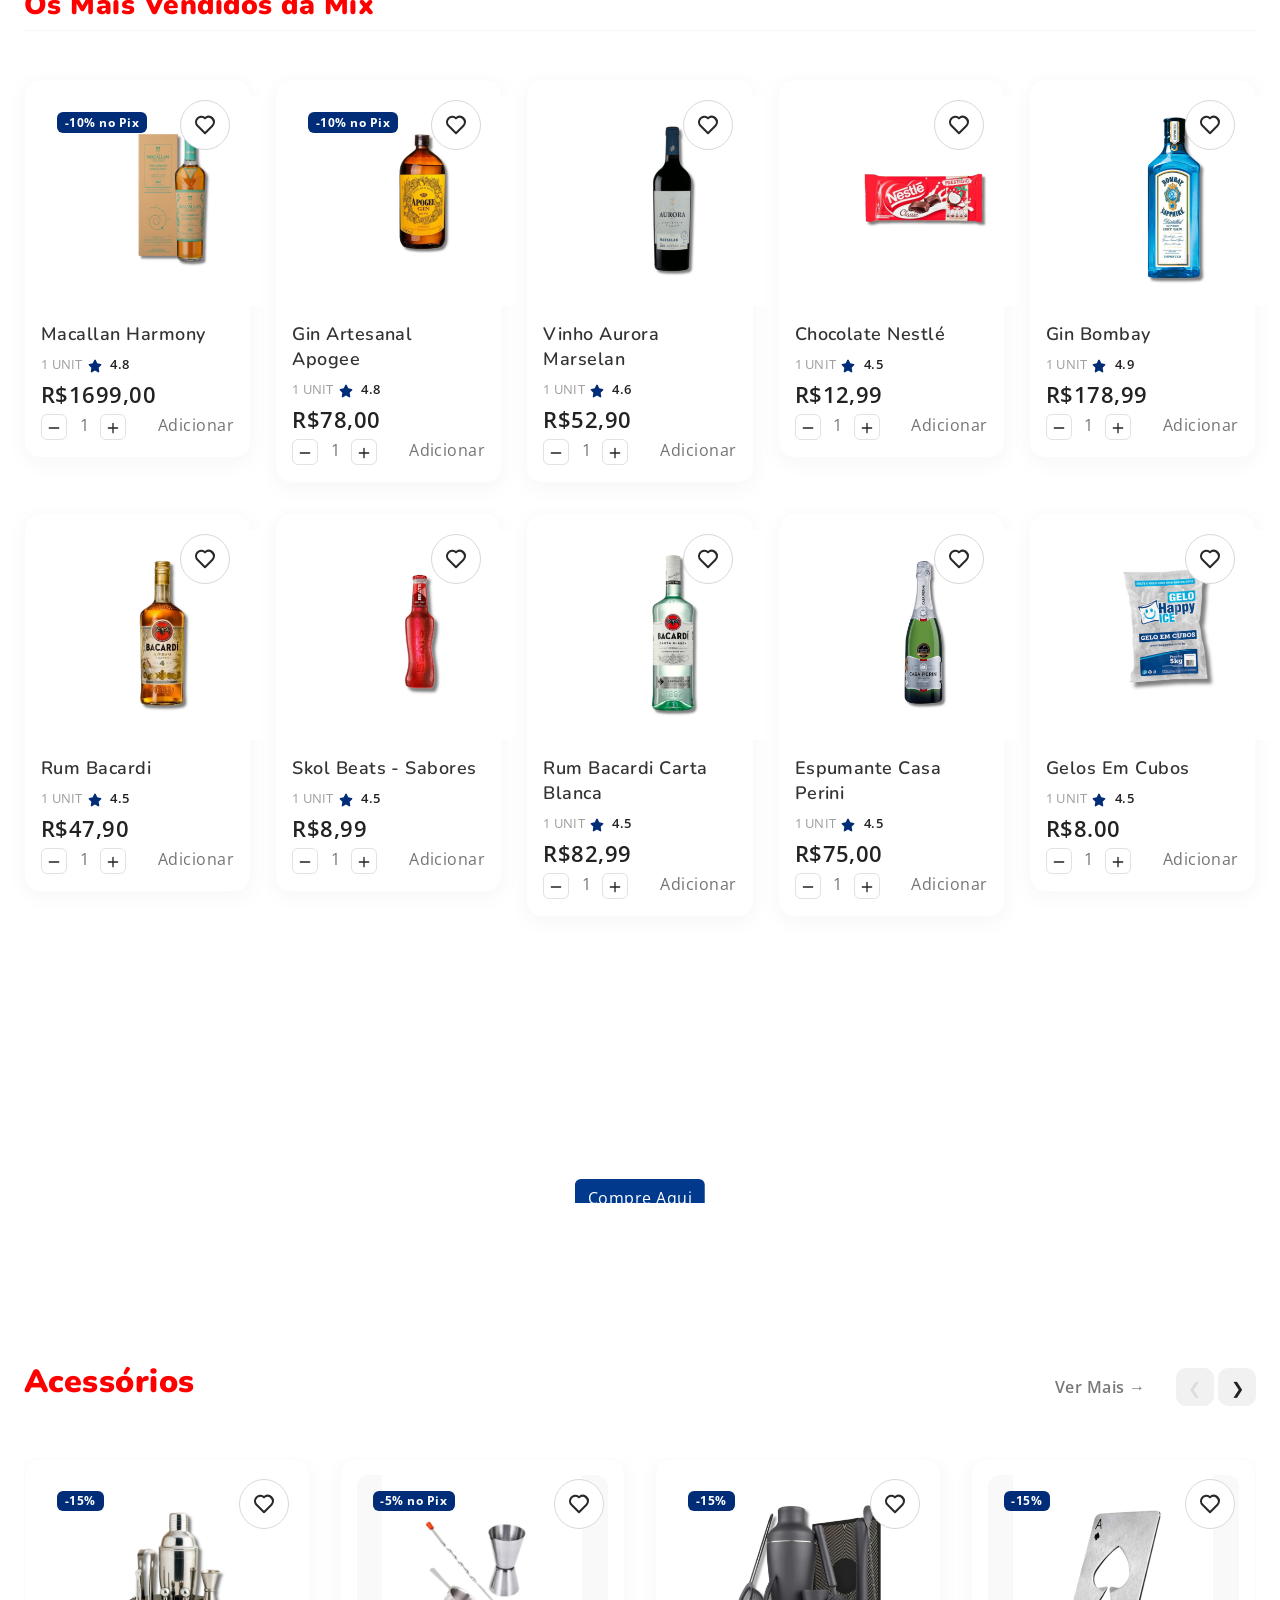
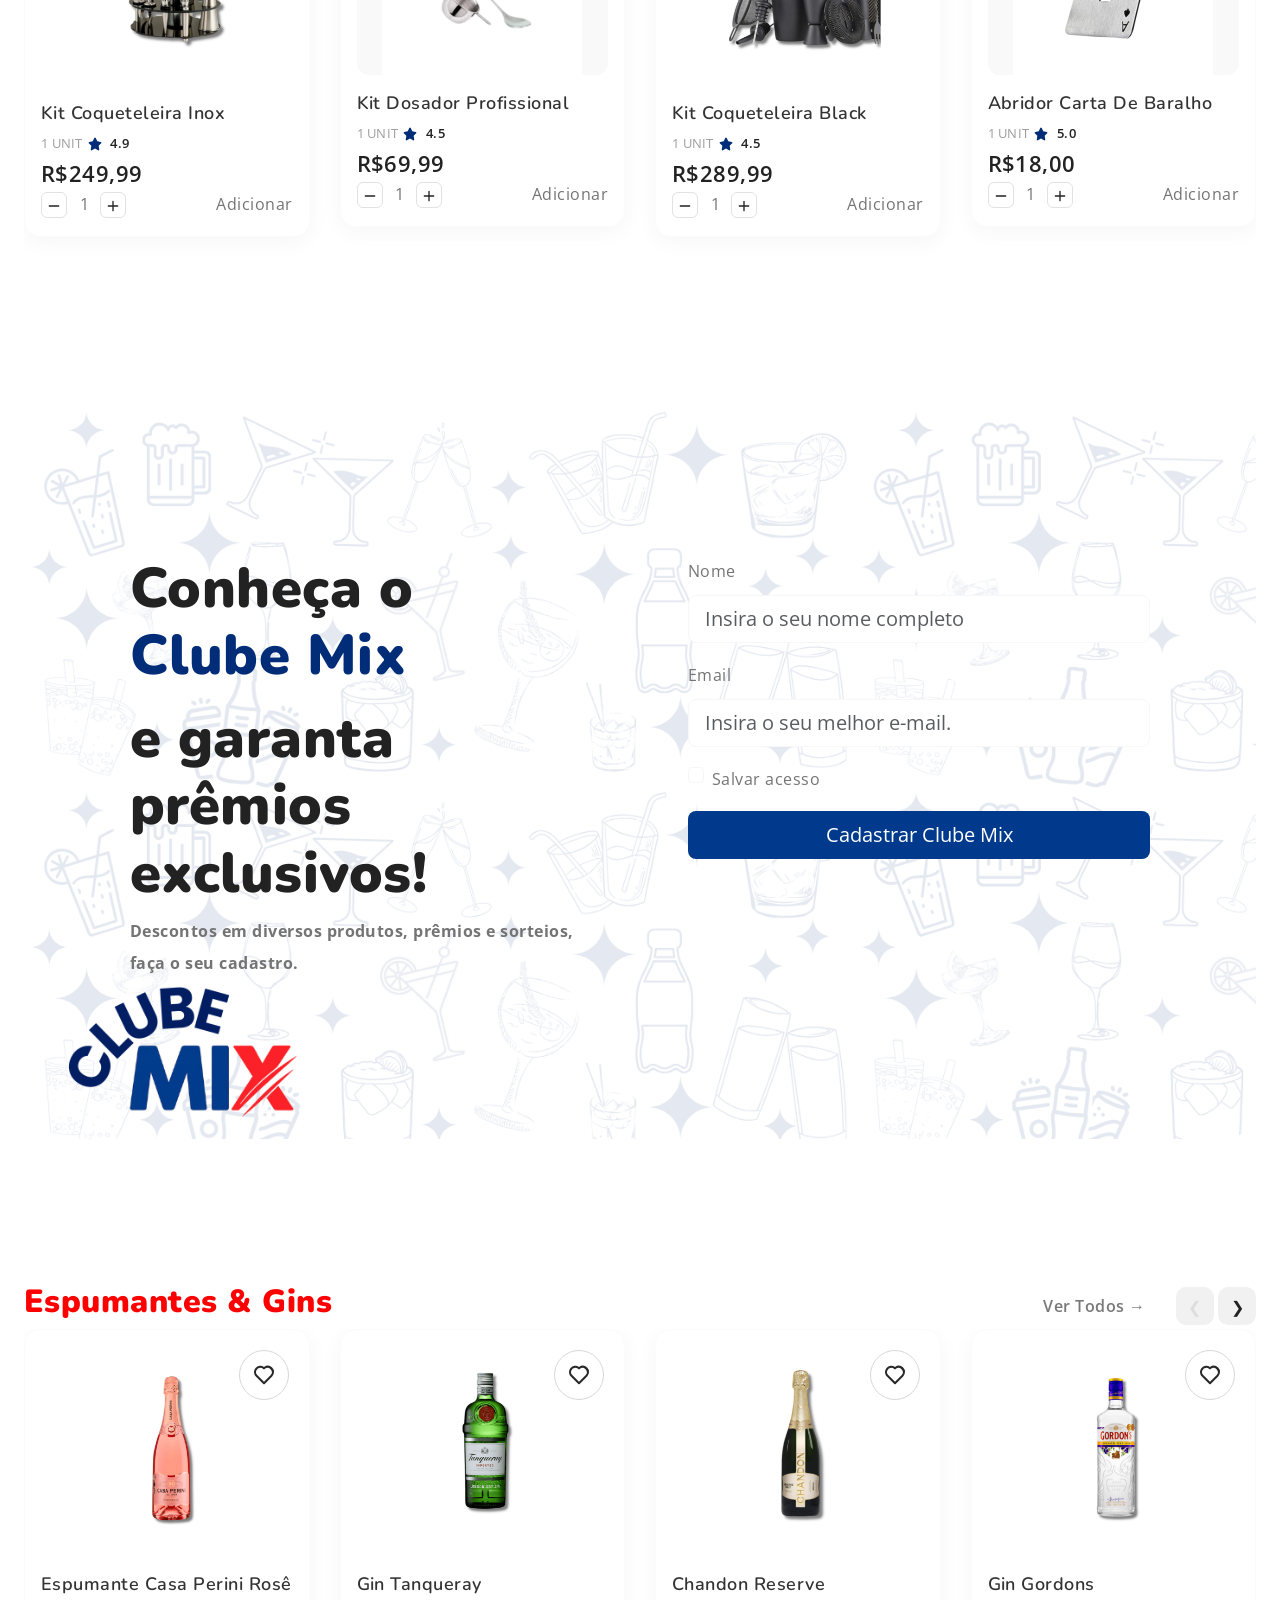
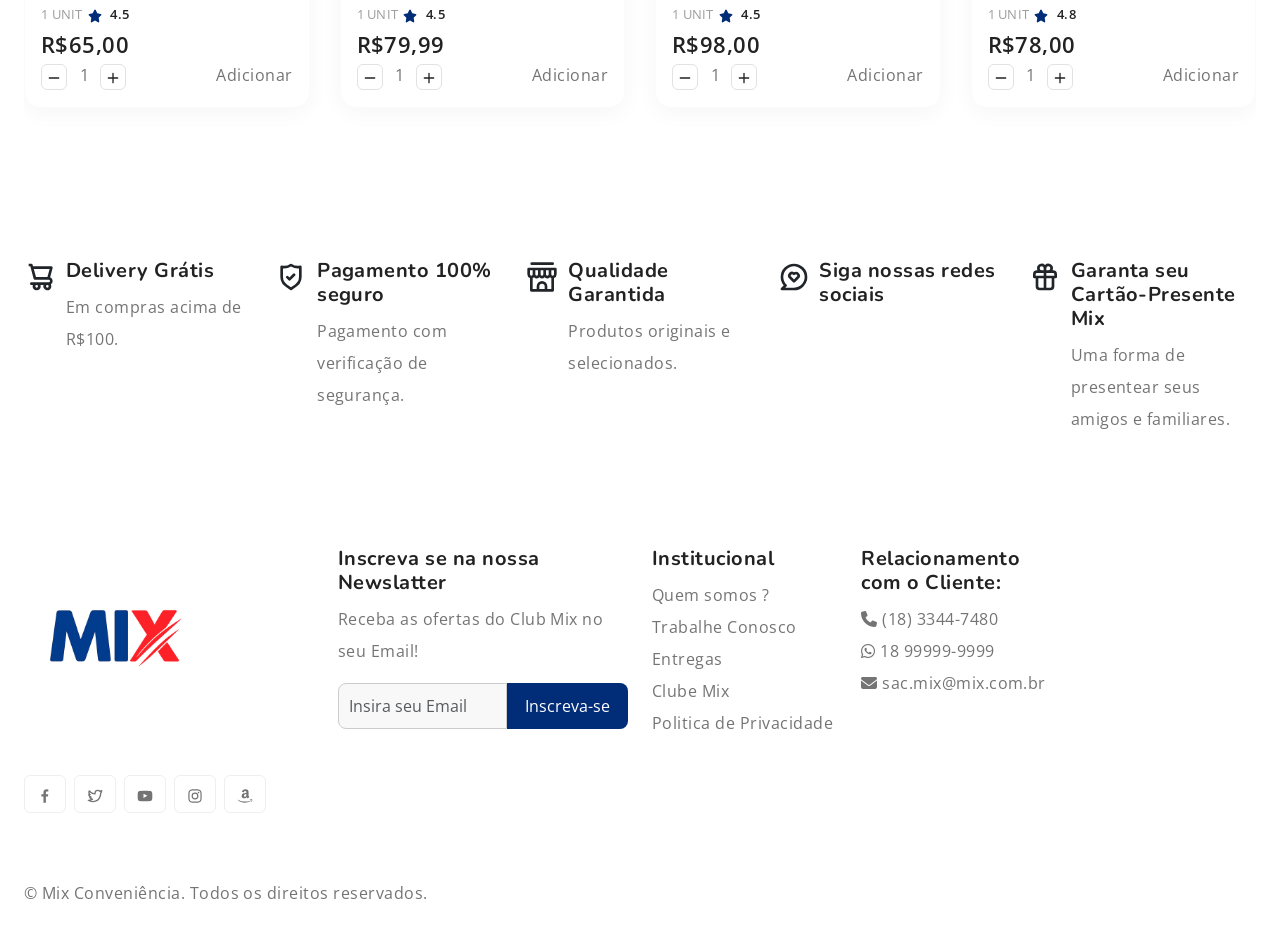
==== commit 59285972: "reorganizando detalhes" ====
--- a/index.html
+++ b/index.html
@@ -422,25 +422,23 @@
 
                   <div class="product-grid row row-cols-1 row-cols-sm-2 row-cols-md-3 row-cols-lg-4 row-cols-xl-5">
                   
-                    <div class="col"> 
+                <div class="col">
                       <div class="product-item">
-                        <span class="badge bg-success position-absolute m-3">-5% no Pix</span>
+                        <span class="badge bg-success position-absolute m-3">-10% no Pix </span>
                         <a href="#" class="btn-wishlist"><svg width="24" height="24"><use xlink:href="#heart"></use></svg></a>
                         <figure>
-                          <a href="index.html" title="Product Title">
-                            <a href="prodind.html">
-  <img src="images/imagens site/tudobranco/macallanharmony.png" class="img-fluid" alt="mac">
-</a>
+                          <a href="prodind.html" title="Product Title">
+                            <img src="images/imagens site/tudobranco/macallanharmony.png" alt="gin">
                           </a>
                         </figure>
-                        <h3>Macallan Harmony </h3>
-                        <span class="qty">1 Unit</span><span class="rating"><svg width="24" height="24" class="text-primary"><use xlink:href="#star-solid"></use></svg> 4.9</span>
-                        <span class="price">R$1699,99</span>
+                        <h3>Macallan Harmony</h3>
+                        <span class="qty">1 Unit</span><span class="rating"><svg width="24" height="24" class="text-primary"><use xlink:href="#star-solid"></use></svg> 4.8</span>
+                        <span class="price">R$1699,00</span>
                         <div class="d-flex align-items-center justify-content-between">
                           <div class="input-group product-qty">
                               <span class="input-group-btn">
                                   <button type="button" class="quantity-left-minus btn btn-danger btn-number" data-type="minus">
-                                    <svg width="16" height="16"><use xlink: href="prodind.html"></use></svg>
+                                    <svg width="16" height="16"><use xlink:href="#minus"></use></svg>
                                   </button>
                               </span>
                               <input type="text" id="quantity" name="quantity" class="form-control input-number" value="1">
@@ -450,7 +448,7 @@
                                   </button>
                               </span>
                           </div>
-                          <a href="#" class="nav-link">Adicionar <iconify-icon icon="uil:shopping-cart"></a>
+                          <a href="#" class="nav-link">Adicionar<iconify-icon icon="uil:shopping-cart"></a>
                         </div>
                       </div>
                     </div>
@@ -466,7 +464,7 @@
                         </figure>
                         <h3>Gin Artesanal Apogee </h3>
                         <span class="qty">1 Unit</span><span class="rating"><svg width="24" height="24" class="text-primary"><use xlink:href="#star-solid"></use></svg> 4.8</span>
-                        <span class="price">R$78.00</span>
+                        <span class="price">R$78,00</span>
                         <div class="d-flex align-items-center justify-content-between">
                           <div class="input-group product-qty">
                               <span class="input-group-btn">
@@ -556,7 +554,7 @@
                         </figure>
                         <h3>Gin Bombay </h3>
                         <span class="qty">1 Unit</span><span class="rating"><svg width="24" height="24" class="text-primary"><use xlink:href="#star-solid"></use></svg> 4.9</span>
-                        <span class="price">R$178.99</span>
+                        <span class="price">R$178,99</span>
                         <div class="d-flex align-items-center justify-content-between">
                           <div class="input-group product-qty">
                               <span class="input-group-btn">
@@ -616,7 +614,7 @@
                         </figure>
                         <h3>Skol Beats - Sabores </h3>
                         <span class="qty">1 Unit</span><span class="rating"><svg width="24" height="24" class="text-primary"><use xlink:href="#star-solid"></use></svg> 4.5</span>
-                        <span class="price">R$8.99</span>
+                        <span class="price">R$8,99</span>
                         <div class="d-flex align-items-center justify-content-between">
                           <div class="input-group product-qty">
                               <span class="input-group-btn">
@@ -883,7 +881,7 @@
                   </figure>
                   <h3>Abridor Carta de Baralho </h3>
                   <span class="qty">1 Unit</span><span class="rating"><svg width="24" height="24" class="text-primary"><use xlink:href="#star-solid"></use></svg> 5.0 </span>
-                  <span class="price">R$18.00</span>
+                  <span class="price">R$18,00</span>
                   <div class="d-flex align-items-center justify-content-between">
                     <div class="input-group product-qty">
                         <span class="input-group-btn">
@@ -910,7 +908,7 @@
                   </figure>
                   <h3>Kit de Canudos em Inox </h3>
                   <span class="qty">6 Units</span><span class="rating"><svg width="24" height="24" class="text-primary"><use xlink:href="#star-solid"></use></svg> 4.8</span>
-                  <span class="price">R$68.00</span>
+                  <span class="price">R$68,00</span>
                   <div class="d-flex align-items-center justify-content-between">
                     <div class="input-group product-qty">
                         <span class="input-group-btn">
